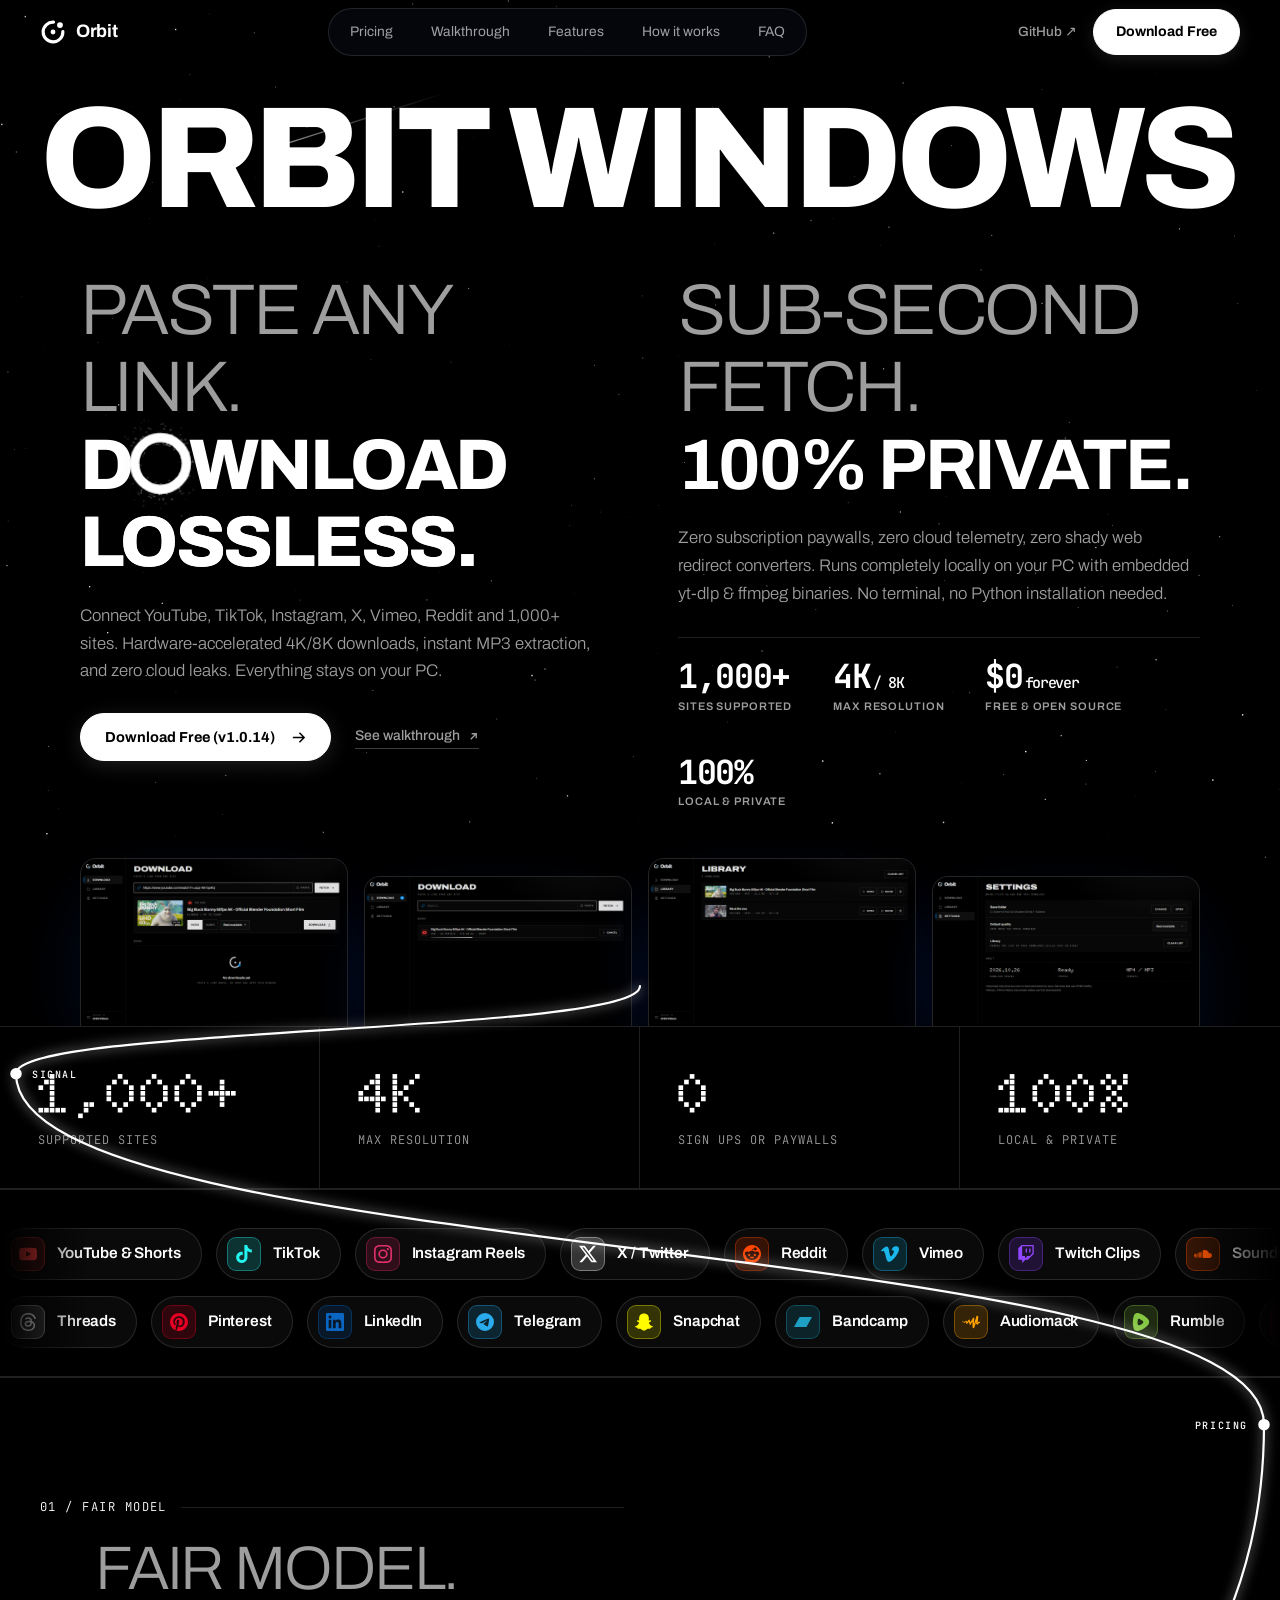
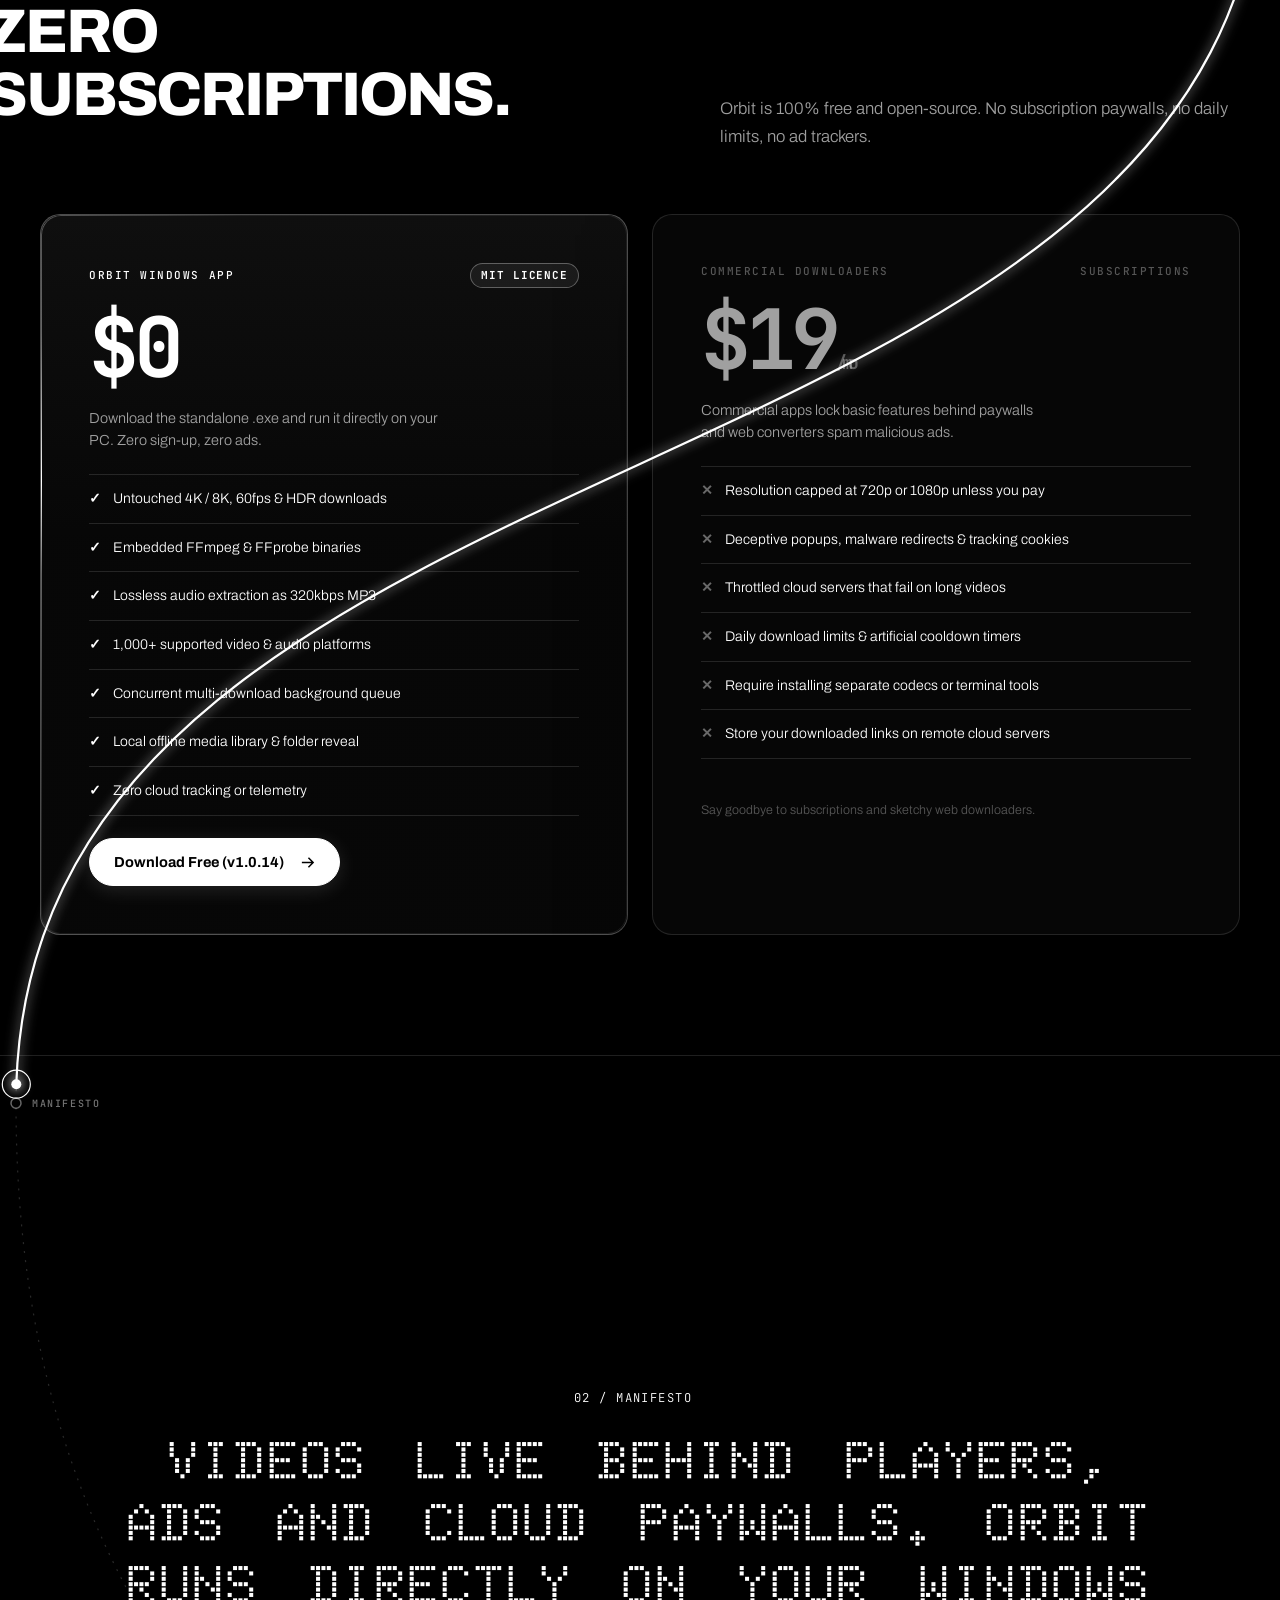
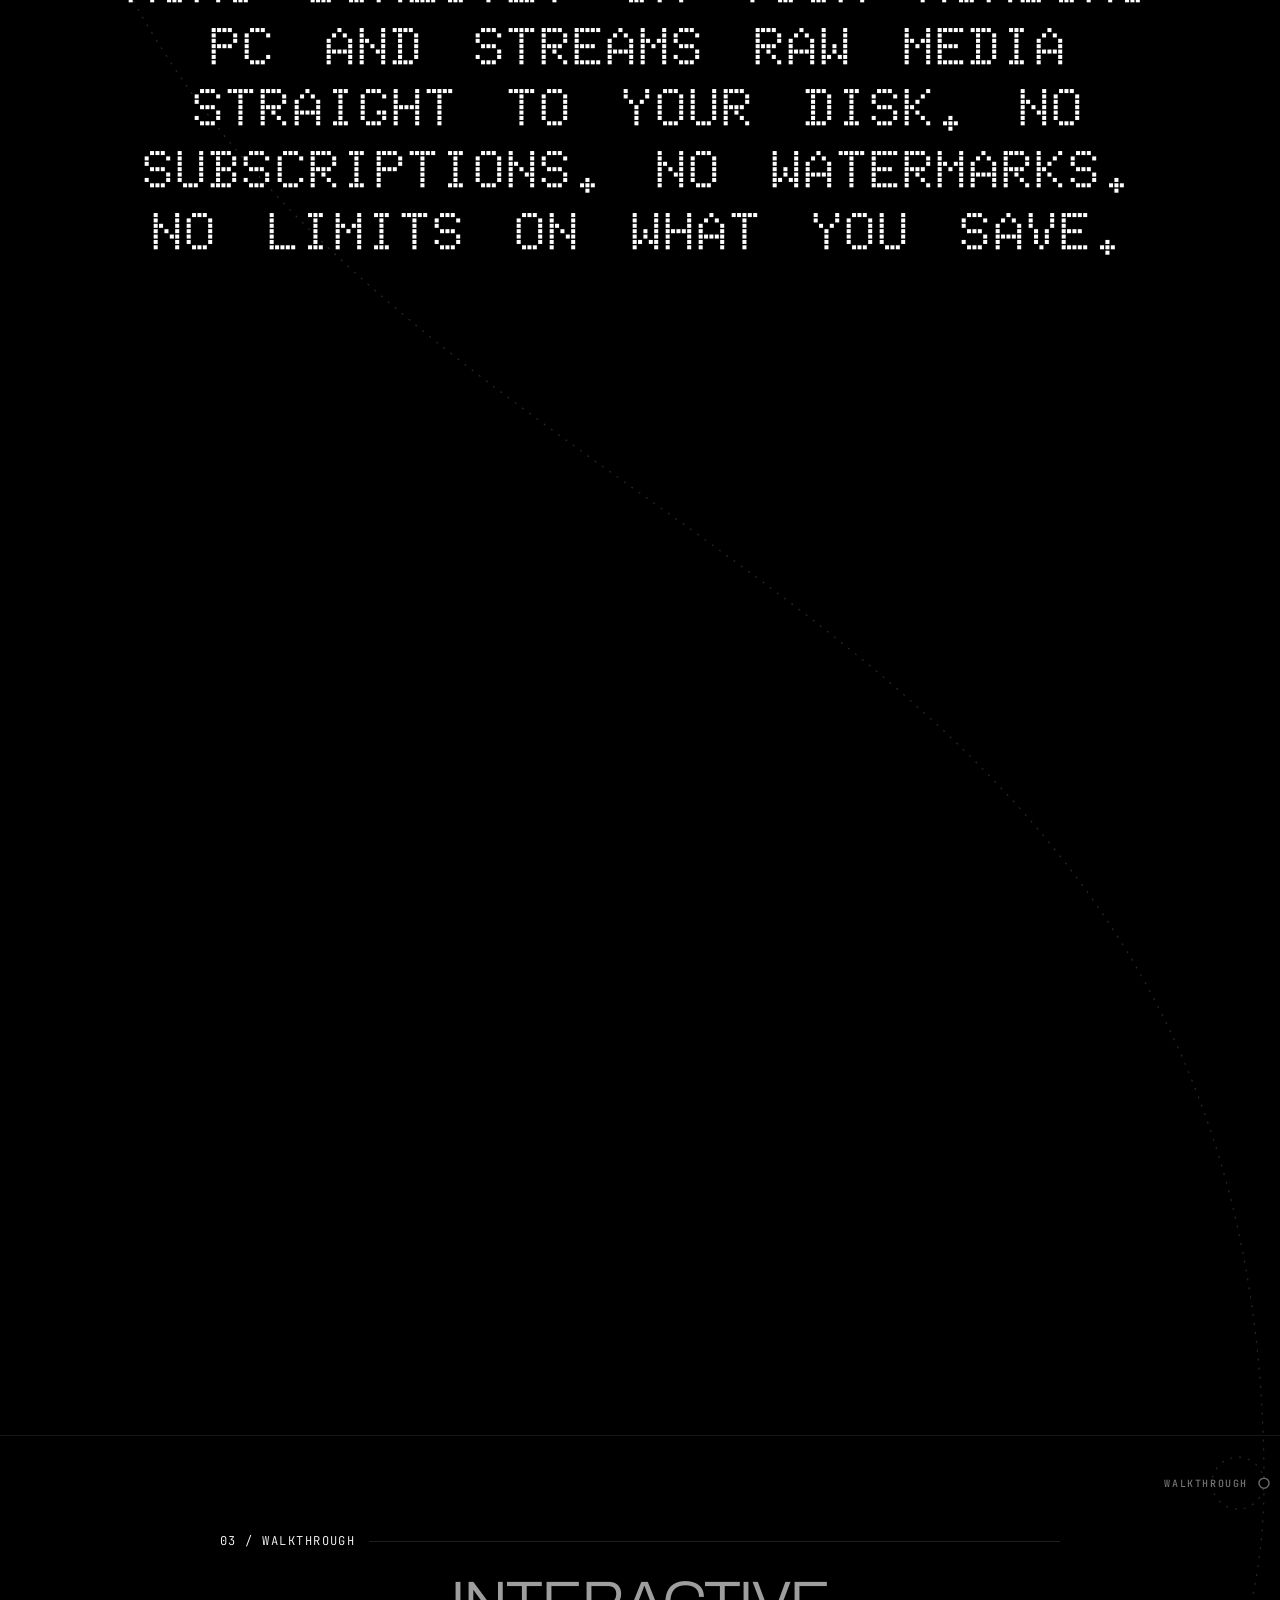
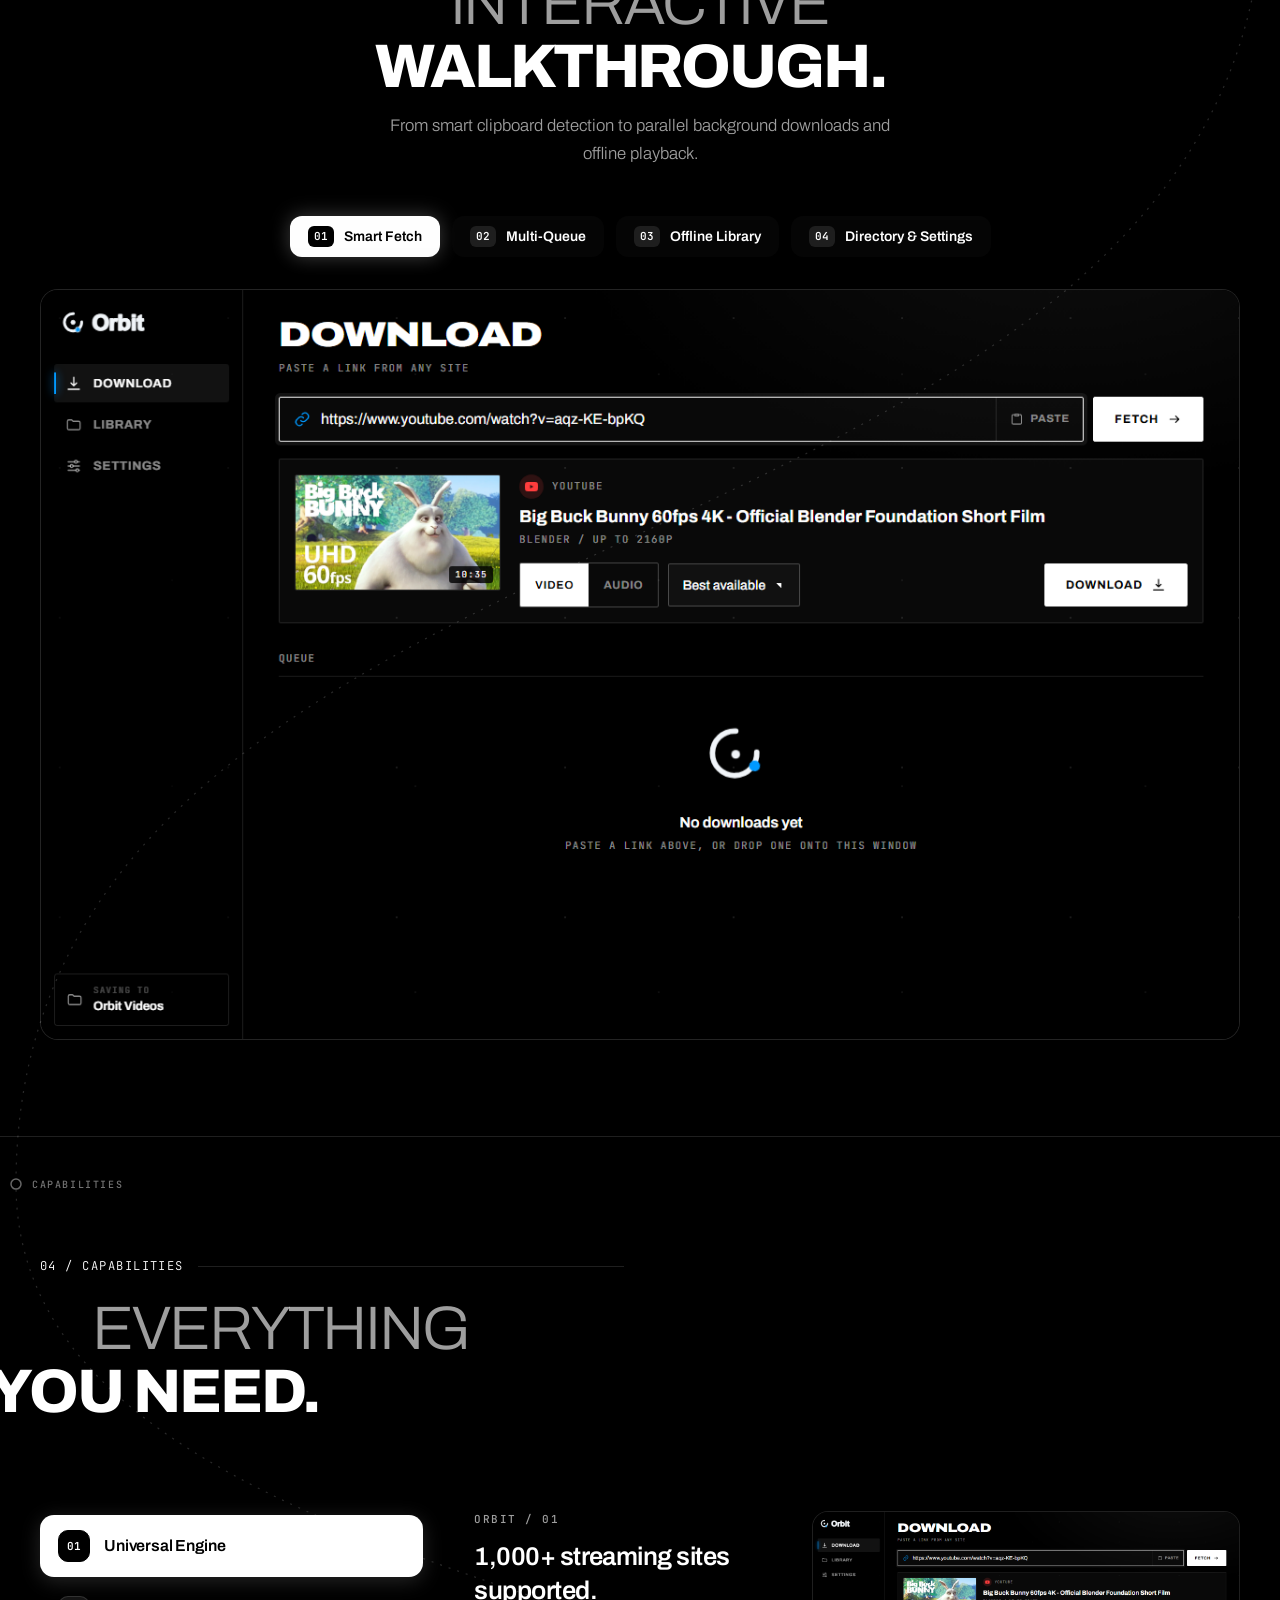
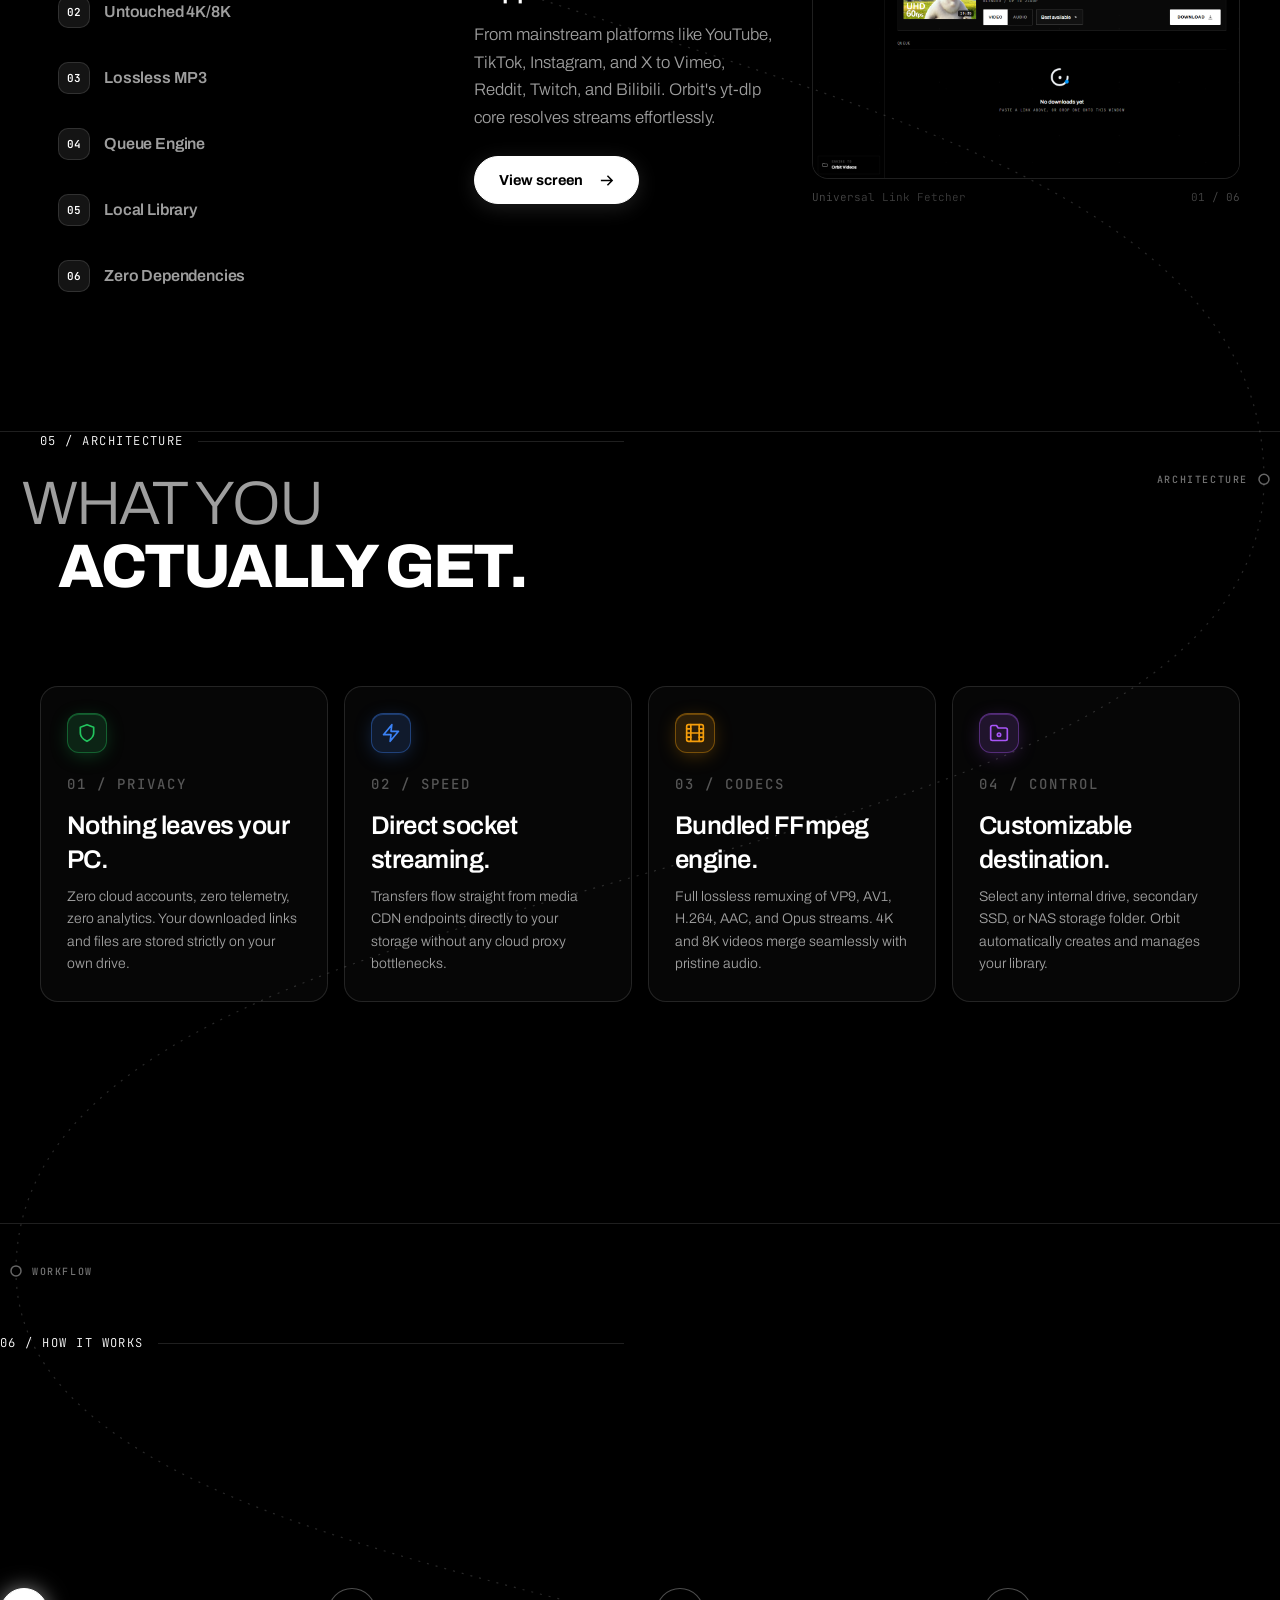
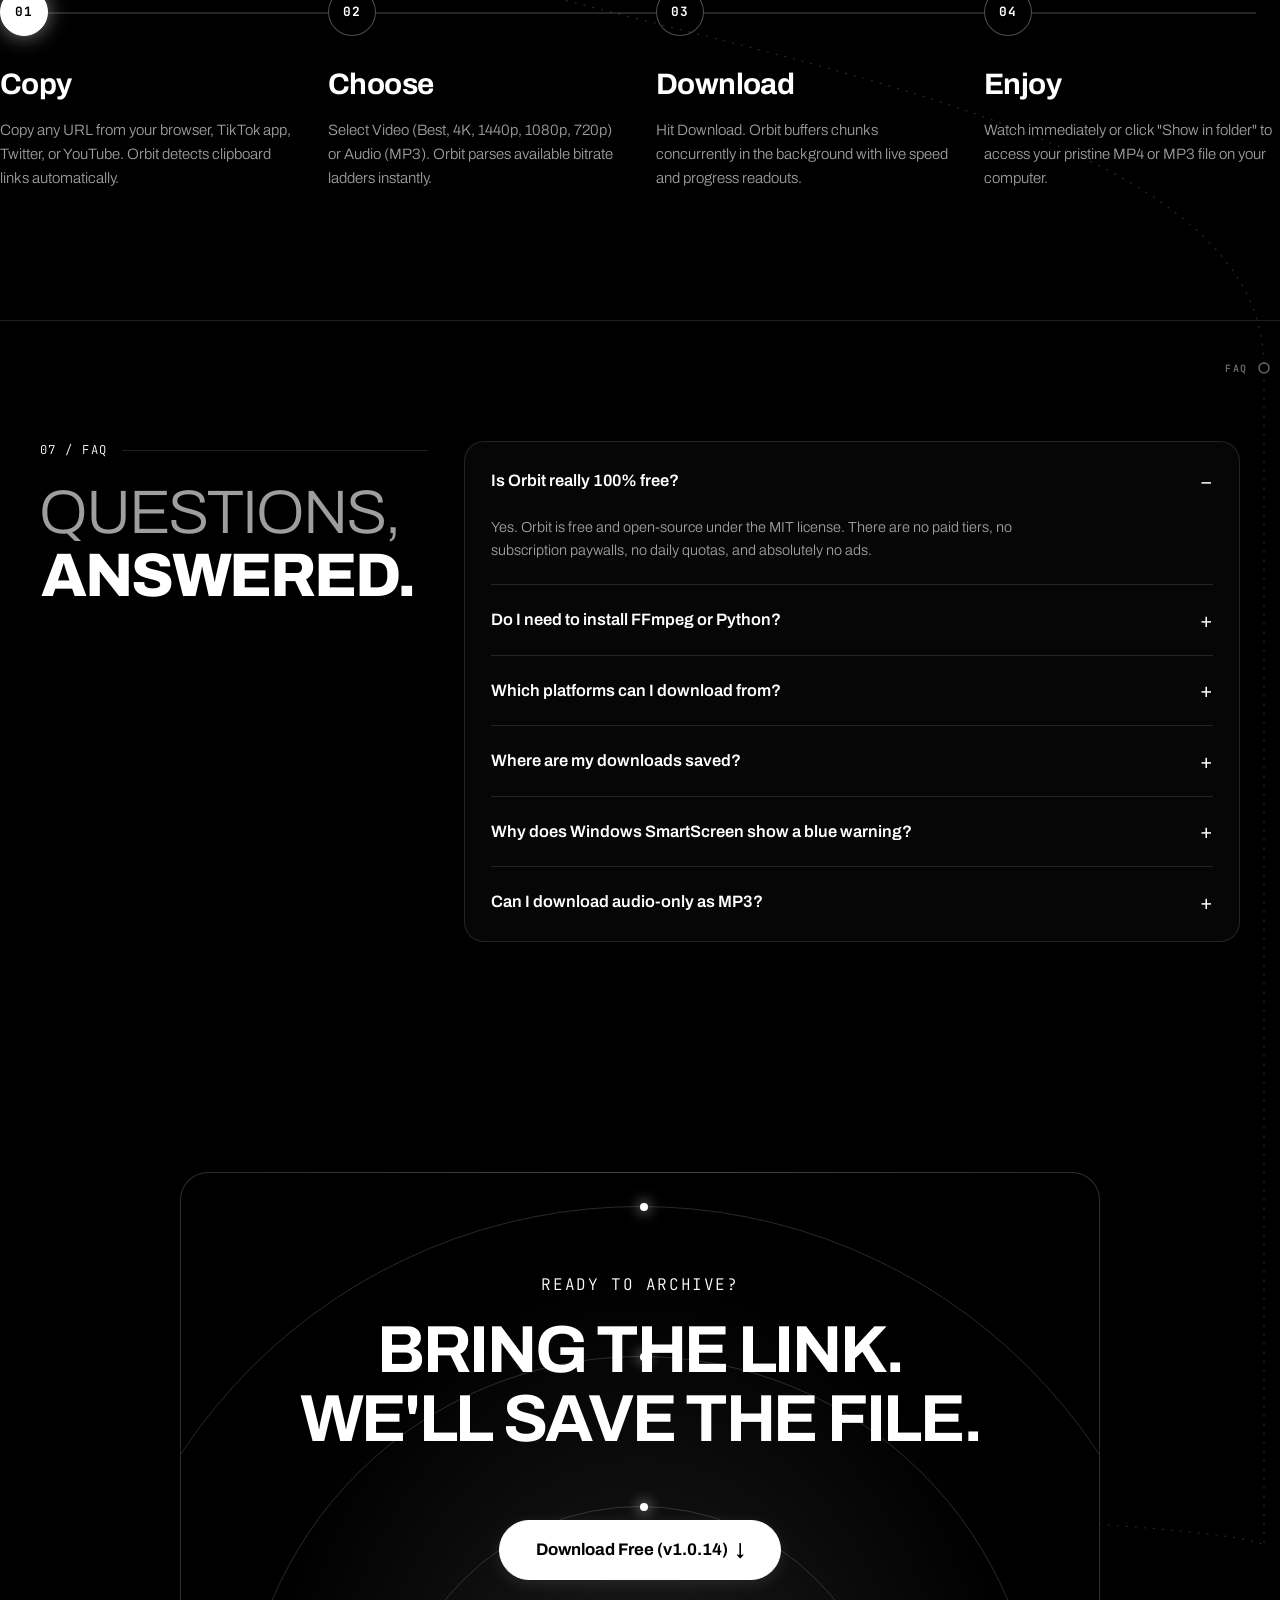
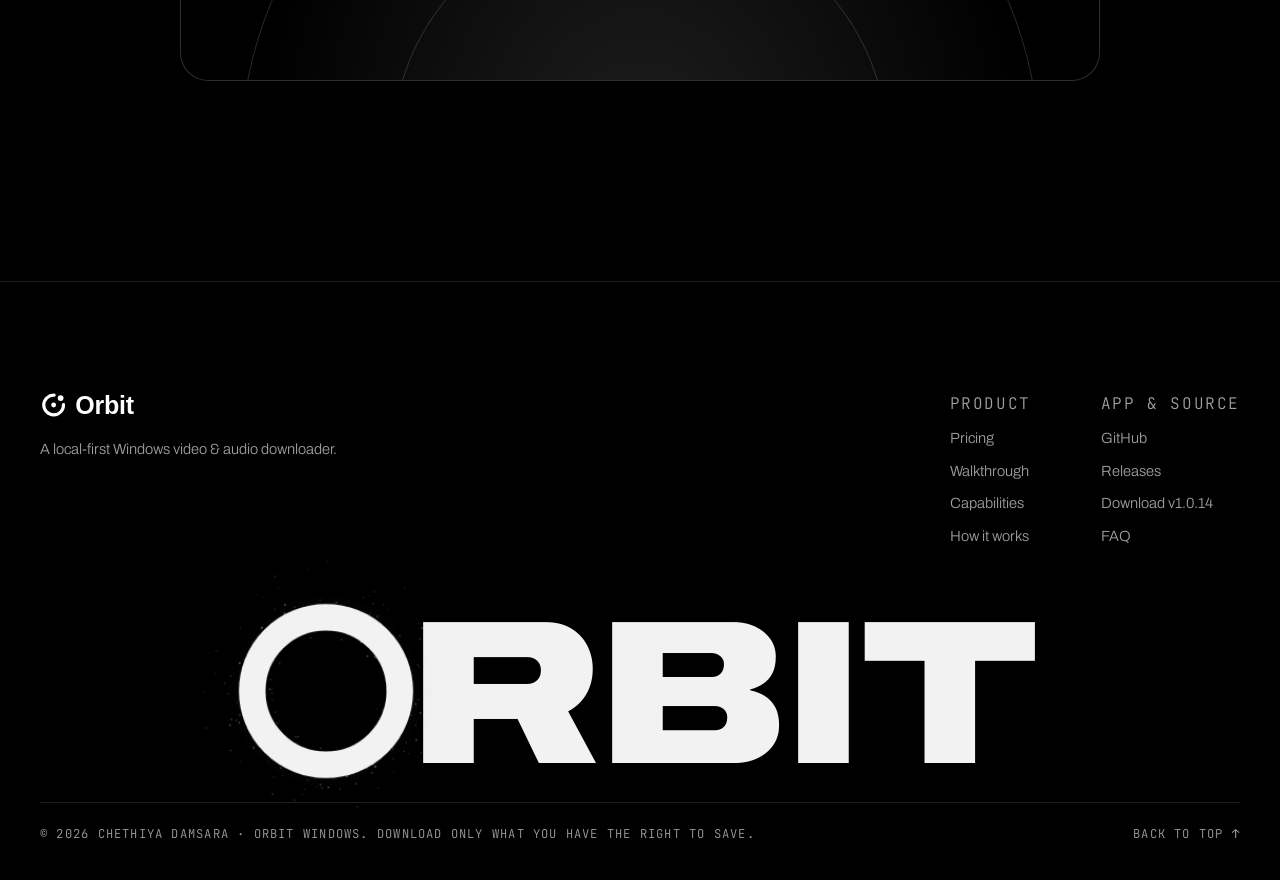
==== docs/index.html @ 822480a5 "chore(website): auto-update download buttons to v1.0.14" ====
<!doctype html>
<html lang="en">
<head>
  <meta charset="utf-8">
  <meta name="viewport" content="width=device-width, initial-scale=1">
  <title>Orbit — A local-first Windows video &amp; audio downloader</title>
  <meta name="description" content="Paste a link. Orbit fetches videos from YouTube, TikTok, Instagram, X and 1,000+ sites directly to your PC in 4K/8K or MP3. Zero ads, zero subscriptions, 100% private.">
  <meta name="theme-color" content="#000000">
  <link rel="icon" href="orbit.ico" type="image/x-icon">
  <link rel="icon" href="logo-mark.svg" type="image/svg+xml">
  
  <!-- Typography (Bundled Archivo, Doto, JetBrains Mono + Google Fonts fallback) -->
  <link rel="stylesheet" href="fonts/fonts.css">
  <link rel="preconnect" href="https://fonts.googleapis.com">
  <link rel="preconnect" href="https://fonts.gstatic.com" crossorigin>
  <link href="https://fonts.googleapis.com/css2?family=Archivo:wght@300;400;500;600;700;800;900&family=JetBrains+Mono:wght@400;500;600;700&display=swap" rel="stylesheet">
  
  <!-- Stylesheets -->
  <link rel="stylesheet" href="css/journal.css">
  <link rel="stylesheet" href="css/player.css">
</head>
<body>

<!-- Dynamic Background Canvas & Atmospheric Layers -->
<canvas id="stars" aria-hidden="true"></canvas>
<div class="nebula" aria-hidden="true"><i></i><i></i><i></i></div>
<div class="grain" aria-hidden="true"></div>
<div class="cursor-glow" aria-hidden="true"></div>

<!-- Top Inertial Scroll Progress Runner -->
<div class="scroll-bar" aria-hidden="true"><i id="sbar"></i></div>

<!-- Header Navigation -->
<header class="nav" id="nav">
  <div class="wrap nav__inner">
    <a href="#top" class="nav__brand">
      <svg viewBox="0 0 54 54" fill="none" xmlns="http://www.w3.org/2000/svg">
        <path d="M47.47 25.93A20.5 20.5 0 1 1 28.07 6.53" stroke="currentColor" stroke-width="6.5" stroke-linecap="round"/>
        <circle class="orbit-dot" cx="41.5" cy="12.5" r="6" fill="#ffffff"/>
        <circle cx="27" cy="27" r="5" fill="currentColor"/>
      </svg>
      <span>Orbit</span>
    </a>
    
    <nav class="nav__links" aria-label="Sections">
      <a href="#pricing">Pricing</a>
      <a href="#walkthrough">Walkthrough</a>
      <a href="#features">Features</a>
      <a href="#how">How it works</a>
      <a href="#faq">FAQ</a>
    </nav>
    
    <div class="nav__actions">
      <a class="nav__gh" href="https://github.com/damsarachethiyaa-dev/orbit" target="_blank" rel="noopener noreferrer">GitHub ↗</a>
      <a class="nav__cta pill magnetic" href="https://github.com/damsarachethiyaa-dev/orbit/releases/download/v1.0.14/Orbit-Setup.exe" download="Orbit-Setup.exe">
        <span>Download Free</span>
      </a>
      <button class="nav__toggle" id="navToggle" aria-label="Toggle navigation" aria-expanded="false">
        <span class="nav__toggle-bar"></span>
        <span class="nav__toggle-bar"></span>
        <span class="nav__toggle-bar"></span>
      </button>
    </div>
  </div>

  <!-- Mobile Dropdown Navigation -->
  <div class="nav__mobile" id="navMobile" aria-hidden="true">
    <nav class="nav__mobile-links" aria-label="Mobile Sections">
      <a href="#pricing" class="mobile-link">Pricing</a>
      <a href="#walkthrough" class="mobile-link">Walkthrough</a>
      <a href="#features" class="mobile-link">Features</a>
      <a href="#how" class="mobile-link">How it works</a>
      <a href="#faq" class="mobile-link">FAQ</a>
      <a href="https://github.com/damsarachethiyaa-dev/orbit" target="_blank" rel="noopener noreferrer" class="mobile-link mobile-link--gh">GitHub ↗</a>
    </nav>
    <div class="nav__mobile-cta">
      <a class="btn-primary conic-border magnetic" href="https://github.com/damsarachethiyaa-dev/orbit/releases/download/v1.0.14/Orbit-Setup.exe" download="Orbit-Setup.exe">
        <span data-orbit-version>Download Free (v1.0.14)</span>
        <svg viewBox="0 0 16 16" fill="none" stroke="currentColor" stroke-width="1.6"><path d="M2 8h12M9 3l5 5-5 5"/></svg>
      </a>
    </div>
  </div>
</header>

<main id="top">
  <!-- Hero Section -->
  <section class="hero">
    <div class="wrap wrap--full">
      <!-- Auto-Fitting Massive Wordmark -->
      <h1 class="wordmark wordmark--stack" aria-label="Orbit Windows">
        <span class="wm-line" data-fit>Orbit Windows</span>
      </h1>

      <div class="hero__row wrap">
        <!-- Left Column: Copy & Primary Actions -->
        <div class="hero__body">
          <h2 class="display h-xl reveal" aria-label="PASTE ANY LINK. DOWNLOAD ANYTHING.">
            <span class="thin">PASTE ANY LINK.</span><br>
            <span class="bold">D<span class="o-ring"></span>WNLOAD</span> <span class="bold grad" id="rotator">ANYTHING.</span>
          </h2>

          <p class="lede reveal">Connect YouTube, TikTok, Instagram, X, Vimeo, Reddit and 1,000+ sites. Hardware-accelerated 4K/8K downloads, instant MP3 extraction, and zero cloud leaks. Everything stays on your PC.</p>

          <div class="hero__actions reveal">
            <a class="btn-primary conic-border magnetic" href="https://github.com/damsarachethiyaa-dev/orbit/releases/download/v1.0.14/Orbit-Setup.exe" download="Orbit-Setup.exe">
              <span data-orbit-version>Download Free (v1.0.14)</span>
              <svg viewBox="0 0 16 16" fill="none" stroke="currentColor" stroke-width="1.6"><path d="M2 8h12M9 3l5 5-5 5"/></svg>
            </a>
            <a class="link-arrow" href="#walkthrough">
              <span>See walkthrough</span>
              <svg viewBox="0 0 12 12" fill="none" stroke="currentColor" stroke-width="1.4"><path d="M3 9l6-6M4 3h5v5"/></svg>
            </a>
          </div>
        </div>

        <!-- Right Column: Local-First Metrics -->
        <div class="hero__aside reveal">
          <h3 class="display h-xl">
            <span class="thin">SUB-SECOND FETCH.</span><br>
            <span class="accent">100% PRIVATE.</span>
          </h3>

          <p class="lede">Zero subscription paywalls, zero cloud telemetry, zero shady web redirect converters. Runs completely locally on your PC with embedded yt-dlp &amp; ffmpeg binaries. No terminal, no Python installation needed.</p>

          <div class="hero__stats-inline">
            <div class="hero__stat-item">
              <span class="stat__num" data-count="1000" data-suffix="+">1,000+</span>
              <span class="stat__label">Sites Supported</span>
            </div>
            <div class="hero__stat-item">
              <span class="stat__num">4K<small>/ 8K</small></span>
              <span class="stat__label">Max Resolution</span>
            </div>
            <div class="hero__stat-item">
              <span class="stat__num">$0<small>forever</small></span>
              <span class="stat__label">Free &amp; Open Source</span>
            </div>
            <div class="hero__stat-item">
              <span class="stat__num" data-count="100" data-suffix="%">100%</span>
              <span class="stat__label">Local &amp; Private</span>
            </div>
          </div>
        </div>
      </div>

      <!-- Hero Visual Screenshot Strip -->
      <div class="hero__strip reveal">
        <figure class="spot"><img src="screenshots/app-preview.png" alt="Orbit Main Screen" data-lightbox="screenshots/app-preview.png" data-caption="Orbit — Smart Link Fetch &amp; Format Selector"></figure>
        <figure class="spot"><img src="screenshots/app-download.png" alt="Orbit Download Queue" data-lightbox="screenshots/app-download.png" data-caption="Orbit — Multi-Threaded Concurrent Download Queue"></figure>
        <figure class="spot"><img src="screenshots/app-library.png" alt="Orbit Local Library" data-lightbox="screenshots/app-library.png" data-caption="Orbit — Offline Video Library &amp; Explorer Reveal"></figure>
        <figure class="spot"><img src="screenshots/app-settings.png" alt="Orbit Settings" data-lightbox="screenshots/app-settings.png" data-caption="Orbit — Configurable Destinations &amp; Presets"></figure>
      </div>
    </div>
  </section>

  <!-- STATS RUNNER -->
  <section class="stats" id="stats" data-thread="Signal">
    <div class="stat reveal"><b data-count="1000" data-suffix="+">0</b><span>Supported sites</span></div>
    <div class="stat reveal"><b data-count="4" data-suffix="K">0</b><span>Max resolution</span></div>
    <div class="stat reveal"><b data-count="0">0</b><span>Sign ups or paywalls</span></div>
    <div class="stat reveal"><b data-count="100" data-suffix="%">0</b><span>Local &amp; private</span></div>
  </section>

  <!-- Marquee: Supported Platforms with Real Brand Icons & Colors -->
  <section class="logos" aria-label="Supported Platforms">
    <div class="marquee">
      <div class="mtrack">
        <span class="mq" style="--c:#ff3d3d"><b class="ico" style="--i:url('icons/youtube.svg')"></b>YouTube &amp; Shorts</span>
        <span class="mq" style="--c:#25f4ee"><b class="ico" style="--i:url('icons/tiktok.svg')"></b>TikTok</span>
        <span class="mq" style="--c:#e1306c"><b class="ico" style="--i:url('icons/instagram.svg')"></b>Instagram Reels</span>
        <span class="mq" style="--c:#ffffff"><b class="ico" style="--i:url('icons/x.svg')"></b>X / Twitter</span>
        <span class="mq" style="--c:#ff4500"><b class="ico" style="--i:url('icons/reddit.svg')"></b>Reddit</span>
        <span class="mq" style="--c:#1ab7ea"><b class="ico" style="--i:url('icons/vimeo.svg')"></b>Vimeo</span>
        <span class="mq" style="--c:#9146ff"><b class="ico" style="--i:url('icons/twitch.svg')"></b>Twitch Clips</span>
        <span class="mq" style="--c:#ff5500"><b class="ico" style="--i:url('icons/soundcloud.svg')"></b>SoundCloud</span>
        <span class="mq" style="--c:#00a1d6"><b class="ico" style="--i:url('icons/bilibili.svg')"></b>Bilibili</span>
        <span class="mq" style="--c:#53fc18"><b class="ico" style="--i:url('icons/kick.svg')"></b>Kick</span>
        <span class="mq" style="--c:#1185fe"><b class="ico" style="--i:url('icons/bluesky.svg')"></b>Bluesky</span>
        <span class="mq" style="--c:#1877f2"><b class="ico" style="--i:url('icons/facebook.svg')"></b>Facebook</span>
        <span class="mq" style="--c:#625df5"><b class="ico" style="--i:url('icons/loom.svg')"></b>Loom</span>
        <span class="mq" style="--c:#e62b1e"><b class="ico" style="--i:url('icons/ted.svg')"></b>TED Talks</span>
        <!-- Duplicated for seamless loop -->
        <span class="mq" style="--c:#ff3d3d"><b class="ico" style="--i:url('icons/youtube.svg')"></b>YouTube &amp; Shorts</span>
        <span class="mq" style="--c:#25f4ee"><b class="ico" style="--i:url('icons/tiktok.svg')"></b>TikTok</span>
        <span class="mq" style="--c:#e1306c"><b class="ico" style="--i:url('icons/instagram.svg')"></b>Instagram Reels</span>
        <span class="mq" style="--c:#ffffff"><b class="ico" style="--i:url('icons/x.svg')"></b>X / Twitter</span>
        <span class="mq" style="--c:#ff4500"><b class="ico" style="--i:url('icons/reddit.svg')"></b>Reddit</span>
        <span class="mq" style="--c:#1ab7ea"><b class="ico" style="--i:url('icons/vimeo.svg')"></b>Vimeo</span>
        <span class="mq" style="--c:#9146ff"><b class="ico" style="--i:url('icons/twitch.svg')"></b>Twitch Clips</span>
        <span class="mq" style="--c:#ff5500"><b class="ico" style="--i:url('icons/soundcloud.svg')"></b>SoundCloud</span>
        <span class="mq" style="--c:#00a1d6"><b class="ico" style="--i:url('icons/bilibili.svg')"></b>Bilibili</span>
        <span class="mq" style="--c:#53fc18"><b class="ico" style="--i:url('icons/kick.svg')"></b>Kick</span>
        <span class="mq" style="--c:#1185fe"><b class="ico" style="--i:url('icons/bluesky.svg')"></b>Bluesky</span>
        <span class="mq" style="--c:#1877f2"><b class="ico" style="--i:url('icons/facebook.svg')"></b>Facebook</span>
        <span class="mq" style="--c:#625df5"><b class="ico" style="--i:url('icons/loom.svg')"></b>Loom</span>
        <span class="mq" style="--c:#e62b1e"><b class="ico" style="--i:url('icons/ted.svg')"></b>TED Talks</span>
      </div>
    </div>
    <div class="marquee rev">
      <div class="mtrack">
        <span class="mq" style="--c:#ffffff"><b class="ico" style="--i:url('icons/threads.svg')"></b>Threads</span>
        <span class="mq" style="--c:#e60023"><b class="ico" style="--i:url('icons/pinterest.svg')"></b>Pinterest</span>
        <span class="mq" style="--c:#0a66c2"><b class="ico" style="--i:url('icons/linkedin.svg')"></b>LinkedIn</span>
        <span class="mq" style="--c:#2aabee"><b class="ico" style="--i:url('icons/telegram.svg')"></b>Telegram</span>
        <span class="mq" style="--c:#fffc00"><b class="ico" style="--i:url('icons/snapchat.svg')"></b>Snapchat</span>
        <span class="mq" style="--c:#1da0c3"><b class="ico" style="--i:url('icons/bandcamp.svg')"></b>Bandcamp</span>
        <span class="mq" style="--c:#ffa200"><b class="ico" style="--i:url('icons/audiomack.svg')"></b>Audiomack</span>
        <span class="mq" style="--c:#85c742"><b class="ico" style="--i:url('icons/rumble.svg')"></b>Rumble</span>
        <span class="mq" style="--c:#ef1970"><b class="ico" style="--i:url('icons/odysee.svg')"></b>Odysee</span>
        <span class="mq" style="--c:#2a7bff"><b class="ico" style="--i:url('icons/dailymotion.svg')"></b>Dailymotion</span>
        <span class="mq" style="--c:#cccccc"><b class="ico" style="--i:url('icons/internetarchive.svg')"></b>Internet Archive</span>
        <span class="mq" style="--c:#14bf96"><b class="ico" style="--i:url('icons/khanacademy.svg')"></b>Khan Academy</span>
        <span class="mq" style="--c:#54bbff"><b class="ico" style="--i:url('icons/wistia.svg')"></b>Wistia</span>
        <span class="mq" style="--c:#b150e2"><b class="ico" style="--i:url('icons/applepodcasts.svg')"></b>Apple Podcasts</span>
        <!-- Duplicated for seamless loop -->
        <span class="mq" style="--c:#ffffff"><b class="ico" style="--i:url('icons/threads.svg')"></b>Threads</span>
        <span class="mq" style="--c:#e60023"><b class="ico" style="--i:url('icons/pinterest.svg')"></b>Pinterest</span>
        <span class="mq" style="--c:#0a66c2"><b class="ico" style="--i:url('icons/linkedin.svg')"></b>LinkedIn</span>
        <span class="mq" style="--c:#2aabee"><b class="ico" style="--i:url('icons/telegram.svg')"></b>Telegram</span>
        <span class="mq" style="--c:#fffc00"><b class="ico" style="--i:url('icons/snapchat.svg')"></b>Snapchat</span>
        <span class="mq" style="--c:#1da0c3"><b class="ico" style="--i:url('icons/bandcamp.svg')"></b>Bandcamp</span>
        <span class="mq" style="--c:#ffa200"><b class="ico" style="--i:url('icons/audiomack.svg')"></b>Audiomack</span>
        <span class="mq" style="--c:#85c742"><b class="ico" style="--i:url('icons/rumble.svg')"></b>Rumble</span>
        <span class="mq" style="--c:#ef1970"><b class="ico" style="--i:url('icons/odysee.svg')"></b>Odysee</span>
        <span class="mq" style="--c:#2a7bff"><b class="ico" style="--i:url('icons/dailymotion.svg')"></b>Dailymotion</span>
        <span class="mq" style="--c:#cccccc"><b class="ico" style="--i:url('icons/internetarchive.svg')"></b>Internet Archive</span>
        <span class="mq" style="--c:#14bf96"><b class="ico" style="--i:url('icons/khanacademy.svg')"></b>Khan Academy</span>
        <span class="mq" style="--c:#54bbff"><b class="ico" style="--i:url('icons/wistia.svg')"></b>Wistia</span>
        <span class="mq" style="--c:#b150e2"><b class="ico" style="--i:url('icons/applepodcasts.svg')"></b>Apple Podcasts</span>
      </div>
    </div>
  </section>

  <!-- Pricing Comparison Section -->
  <section class="section" id="pricing" data-thread="Pricing">
    <div class="wrap">
      <div class="section__head">
        <div>
          <p class="mono label"><span>01 / Fair Model</span><i></i></p>
          <h2 class="sec-title reveal"><span class="thin">FAIR MODEL.</span> <span class="bold">ZERO SUBSCRIPTIONS.</span></h2>
        </div>
        <p class="lede reveal">Orbit is 100% free and open-source. No subscription paywalls, no daily limits, no ad trackers.</p>
      </div>

      <div class="plans">
        <article class="plan plan--dark conic-border spot reveal">
          <div class="plan__top">
            <p class="eyebrow">Orbit Windows App</p>
            <p class="eyebrow badge-mit">MIT LICENCE</p>
          </div>
          <p class="plan__price">$0</p>
          <p>Download the standalone .exe and run it directly on your PC. Zero sign-up, zero ads.</p>
          <ul>
            <li>Untouched 4K / 8K, 60fps &amp; HDR downloads</li>
            <li>Embedded FFmpeg &amp; FFprobe binaries</li>
            <li>Lossless audio extraction as 320kbps MP3</li>
            <li>1,000+ supported video &amp; audio platforms</li>
            <li>Concurrent multi-download background queue</li>
            <li>Local offline media library &amp; folder reveal</li>
            <li>Zero cloud tracking or telemetry</li>
          </ul>
          <a class="btn-primary conic-border magnetic" href="https://github.com/damsarachethiyaa-dev/orbit/releases/download/v1.0.14/Orbit-Setup.exe" download="Orbit-Setup.exe">
            <span data-orbit-version>Download Free (v1.0.14)</span>
            <svg viewBox="0 0 16 16" fill="none" stroke="currentColor" stroke-width="1.6"><path d="M2 8h12M9 3l5 5-5 5"/></svg>
          </a>
        </article>

        <article class="plan plan--cloud spot reveal">
          <div class="plan__top">
            <p class="eyebrow" style="color:var(--faint)">Commercial Downloaders</p>
            <p class="eyebrow" style="color:var(--faint)">SUBSCRIPTIONS</p>
          </div>
          <p class="plan__price" style="color:var(--dim)">$19<small style="font-size:18px;color:var(--faint)">/mo</small></p>
          <p>Commercial apps lock basic features behind paywalls and web converters spam malicious ads.</p>
          <ul>
            <li>Resolution capped at 720p or 1080p unless you pay</li>
            <li>Deceptive popups, malware redirects &amp; tracking cookies</li>
            <li>Throttled cloud servers that fail on long videos</li>
            <li>Daily download limits &amp; artificial cooldown timers</li>
            <li>Require installing separate codecs or terminal tools</li>
            <li>Store your downloaded links on remote cloud servers</li>
          </ul>
          <p class="pricing__note">Say goodbye to subscriptions and sketchy web downloaders.</p>
        </article>
      </div>
    </div>
  </section>

  <!-- Manifesto -->
  <section class="section manifesto" id="manifesto" data-thread="Manifesto">
    <div class="sticky">
      <p class="mono label"><span>02 / Manifesto</span><i></i></p>
      <p class="big" id="mtext">Videos live behind players, ads and cloud paywalls. Orbit runs directly on your Windows PC and streams raw media straight to your disk. No subscriptions. No watermarks. No limits on what you save.</p>
    </div>
  </section>

  <!-- 4K Walkthrough Showcase Player -->
  <section class="section walkthrough-section" id="walkthrough" data-thread="Walkthrough" data-loop>
    <div class="wrap">
      <div class="walkthrough__head">
        <p class="mono label"><span>03 / Walkthrough</span><i></i></p>
        <h2 class="sec-title reveal"><span class="thin">INTERACTIVE</span> <span class="bold">WALKTHROUGH.</span></h2>
        <p class="lede reveal">From smart clipboard detection to parallel background downloads and offline playback.</p>
      </div>

      <!-- Step Navigation Buttons -->
      <div class="walkthrough__nav">
        <button class="wt-btn is-active" data-step="1"><span>01</span> Smart Fetch</button>
        <button class="wt-btn" data-step="2"><span>02</span> Multi-Queue</button>
        <button class="wt-btn" data-step="3"><span>03</span> Offline Library</button>
        <button class="wt-btn" data-step="4"><span>04</span> Directory &amp; Settings</button>
      </div>

      <!-- App Frame Container with Conic Glow -->
      <div class="orbit-showcase conic-border spot reveal">
        <div class="showcase-viewport">
          <!-- Slide 1 -->
          <div class="showcase-slide is-active" data-slide="1">
            <img src="screenshots/app-preview.png" alt="Smart Fetch">
          </div>

          <!-- Slide 2 -->
          <div class="showcase-slide" data-slide="2">
            <img src="screenshots/app-download.png" alt="Download Queue">
          </div>

          <!-- Slide 3 -->
          <div class="showcase-slide" data-slide="3">
            <img src="screenshots/app-library.png" alt="Offline Library">
          </div>

          <!-- Slide 4 -->
          <div class="showcase-slide" data-slide="4">
            <img src="screenshots/app-settings.png" alt="Settings &amp; Directory">
          </div>
        </div>
      </div>
    </div>
  </section>

  <!-- Features Experience Tabs -->
  <section class="section" id="features" data-thread="Capabilities">
    <div class="wrap">
      <div class="section__head">
        <div>
          <p class="mono label"><span>04 / Capabilities</span><i></i></p>
          <h2 class="sec-title reveal"><span class="thin">EVERYTHING</span> <span class="bold">YOU NEED.</span></h2>
        </div>
      </div>

      <div class="exp">
        <ul class="exp__tabs" role="tablist" id="expTabs">
          <li><button role="tab" aria-selected="true" data-i="0"><span>01</span> Universal Engine</button></li>
          <li><button role="tab" aria-selected="false" data-i="1"><span>02</span> Untouched 4K/8K</button></li>
          <li><button role="tab" aria-selected="false" data-i="2"><span>03</span> Lossless MP3</button></li>
          <li><button role="tab" aria-selected="false" data-i="3"><span>04</span> Queue Engine</button></li>
          <li><button role="tab" aria-selected="false" data-i="4"><span>05</span> Local Library</button></li>
          <li><button role="tab" aria-selected="false" data-i="5"><span>06</span> Zero Dependencies</button></li>
        </ul>

        <div id="expPanels">
          <!-- Panel 1 -->
          <div class="exp__panel is-active" role="tabpanel">
            <div>
              <p class="eyebrow">Orbit / 01</p>
              <h3 class="display h-md">1,000+ streaming sites supported.</h3>
              <p class="lede">From mainstream platforms like YouTube, TikTok, Instagram, and X to Vimeo, Reddit, Twitch, and Bilibili. Orbit's yt-dlp core resolves streams effortlessly.</p>
              <button class="btn-primary conic-border magnetic" data-lightbox="screenshots/app-preview.png"><span>View screen</span> <svg viewBox="0 0 16 16" fill="none" stroke="currentColor" stroke-width="1.6"><path d="M2 8h12M9 3l5 5-5 5"/></svg></button>
            </div>
            <div>
              <div class="exp__shot spot" data-lightbox="screenshots/app-preview.png"><img src="screenshots/app-preview.png" alt="Universal Engine"></div>
              <div class="exp__shot-meta"><span>Universal Link Fetcher</span><span>01 / 06</span></div>
            </div>
          </div>

          <!-- Panel 2 -->
          <div class="exp__panel" role="tabpanel">
            <div>
              <p class="eyebrow">Orbit / 02</p>
              <h3 class="display h-md">Pristine 4K, 8K &amp; 60fps HDR.</h3>
              <p class="lede">Orbit automatically pairs the highest-bitrate video stream with pristine audio streams, multiplexing them with bundled FFmpeg without transcoding loss.</p>
              <button class="btn-primary conic-border magnetic" data-lightbox="screenshots/app-preview.png"><span>View screen</span> <svg viewBox="0 0 16 16" fill="none" stroke="currentColor" stroke-width="1.6"><path d="M2 8h12M9 3l5 5-5 5"/></svg></button>
            </div>
            <div>
              <div class="exp__shot spot" data-lightbox="screenshots/app-preview.png"><img src="screenshots/app-preview.png" alt="4K Quality"></div>
              <div class="exp__shot-meta"><span>Pristine Bitrate Multiplexing</span><span>02 / 06</span></div>
            </div>
          </div>

          <!-- Panel 3 -->
          <div class="exp__panel" role="tabpanel">
            <div>
              <p class="eyebrow">Orbit / 03</p>
              <h3 class="display h-md">Instant audio extraction to MP3.</h3>
              <p class="lede">Need podcast episodes, lectures, or music tracks? Toggle "Audio" and Orbit extracts the clean 320kbps MP3 directly from the source video.</p>
              <button class="btn-primary conic-border magnetic" data-lightbox="screenshots/app-preview.png"><span>View screen</span> <svg viewBox="0 0 16 16" fill="none" stroke="currentColor" stroke-width="1.6"><path d="M2 8h12M9 3l5 5-5 5"/></svg></button>
            </div>
            <div>
              <div class="exp__shot spot" data-lightbox="screenshots/app-preview.png"><img src="screenshots/app-preview.png" alt="Audio Extraction"></div>
              <div class="exp__shot-meta"><span>Lossless Audio Extraction</span><span>03 / 06</span></div>
            </div>
          </div>

          <!-- Panel 4 -->
          <div class="exp__panel" role="tabpanel">
            <div>
              <p class="eyebrow">Orbit / 04</p>
              <h3 class="display h-md">Multi-download queue with live ETA.</h3>
              <p class="lede">Queue dozens of videos at once. Orbit manages concurrent workers, displays real-time MB/s throughput, and lets you cancel any job anytime.</p>
              <button class="btn-primary conic-border magnetic" data-lightbox="screenshots/app-download.png"><span>View screen</span> <svg viewBox="0 0 16 16" fill="none" stroke="currentColor" stroke-width="1.6"><path d="M2 8h12M9 3l5 5-5 5"/></svg></button>
            </div>
            <div>
              <div class="exp__shot spot" data-lightbox="screenshots/app-download.png"><img src="screenshots/app-download.png" alt="Queue Engine"></div>
              <div class="exp__shot-meta"><span>Multi-threaded Transfer Engine</span><span>04 / 06</span></div>
            </div>
          </div>

          <!-- Panel 5 -->
          <div class="exp__panel" role="tabpanel">
            <div>
              <p class="eyebrow">Orbit / 05</p>
              <h3 class="display h-md">Your local offline media library.</h3>
              <p class="lede">Never lose track of a downloaded file. The Library view displays file sizes, durations, and provides instant "Open" or "Show in folder" buttons.</p>
              <button class="btn-primary conic-border magnetic" data-lightbox="screenshots/app-library.png"><span>View screen</span> <svg viewBox="0 0 16 16" fill="none" stroke="currentColor" stroke-width="1.6"><path d="M2 8h12M9 3l5 5-5 5"/></svg></button>
            </div>
            <div>
              <div class="exp__shot spot" data-lightbox="screenshots/app-library.png"><img src="screenshots/app-library.png" alt="Media Library"></div>
              <div class="exp__shot-meta"><span>Persistent Offline Archive</span><span>05 / 06</span></div>
            </div>
          </div>

          <!-- Panel 6 -->
          <div class="exp__panel" role="tabpanel">
            <div>
              <p class="eyebrow">Orbit / 06</p>
              <h3 class="display h-md">Zero setup: single standalone .exe.</h3>
              <p class="lede">Everything Orbit needs—including ffmpeg, ffprobe, and Python runtime—is pre-packaged into a single executable. Just double-click and run.</p>
              <button class="btn-primary conic-border magnetic" data-lightbox="screenshots/app-settings.png"><span>View screen</span> <svg viewBox="0 0 16 16" fill="none" stroke="currentColor" stroke-width="1.6"><path d="M2 8h12M9 3l5 5-5 5"/></svg></button>
            </div>
            <div>
              <div class="exp__shot spot" data-lightbox="screenshots/app-settings.png"><img src="screenshots/app-settings.png" alt="Preferences &amp; Bundling"></div>
              <div class="exp__shot-meta"><span>Pre-Bundled Windows Binary</span><span>06 / 06</span></div>
            </div>
          </div>
        </div>
      </div>
    </div>
  </section>

  <!-- Principles: What You Get (KPI Cards) -->
  <section class="section" style="padding-top:0" data-thread="Architecture">
    <div class="wrap">
      <div class="section__head">
        <div>
          <p class="mono label"><span>05 / Architecture</span><i></i></p>
          <h2 class="sec-title reveal"><span class="thin">WHAT YOU</span> <span class="bold">ACTUALLY GET.</span></h2>
        </div>
      </div>
      <div class="trio">
        <div class="spot reveal">
          <div class="trio-chip" aria-hidden="true">
            <svg width="20" height="20" viewBox="0 0 24 24" fill="none" stroke="currentColor" stroke-width="2" stroke-linecap="round" stroke-linejoin="round"><path d="M12 22s8-4 8-10V5l-8-3-8 3v7c0 6 8 10 8 10z"/></svg>
          </div>
          <p class="eyebrow">01 / Privacy</p>
          <h3 class="display h-md">Nothing leaves your PC.</h3>
          <p>Zero cloud accounts, zero telemetry, zero analytics. Your downloaded links and files are stored strictly on your own drive.</p>
        </div>
        <div class="spot reveal">
          <div class="trio-chip" aria-hidden="true">
            <svg width="20" height="20" viewBox="0 0 24 24" fill="none" stroke="currentColor" stroke-width="2" stroke-linecap="round" stroke-linejoin="round"><polygon points="13 2 3 14 12 14 11 22 21 10 12 10 13 2"/></svg>
          </div>
          <p class="eyebrow">02 / Speed</p>
          <h3 class="display h-md">Direct socket streaming.</h3>
          <p>Transfers flow straight from media CDN endpoints directly to your storage without any cloud proxy bottlenecks.</p>
        </div>
        <div class="spot reveal">
          <div class="trio-chip" aria-hidden="true">
            <svg width="20" height="20" viewBox="0 0 24 24" fill="none" stroke="currentColor" stroke-width="2" stroke-linecap="round" stroke-linejoin="round"><rect x="2" y="2" width="20" height="20" rx="2.18" ry="2.18"/><line x1="7" y1="2" x2="7" y2="22"/><line x1="17" y1="2" x2="17" y2="22"/><line x1="2" y1="12" x2="22" y2="12"/><line x1="2" y1="7" x2="7" y2="7"/><line x1="2" y1="17" x2="7" y2="17"/><line x1="17" y1="17" x2="22" y2="17"/><line x1="17" y1="7" x2="22" y2="7"/></svg>
          </div>
          <p class="eyebrow">03 / Codecs</p>
          <h3 class="display h-md">Bundled FFmpeg engine.</h3>
          <p>Full lossless remuxing of VP9, AV1, H.264, AAC, and Opus streams. 4K and 8K videos merge seamlessly with pristine audio.</p>
        </div>
        <div class="spot reveal">
          <div class="trio-chip" aria-hidden="true">
            <svg width="20" height="20" viewBox="0 0 24 24" fill="none" stroke="currentColor" stroke-width="2" stroke-linecap="round" stroke-linejoin="round"><path d="M22 19a2 2 0 0 1-2 2H4a2 2 0 0 1-2-2V5a2 2 0 0 1 2-2h5l2 3h9a2 2 0 0 1 2 2z"/><circle cx="12" cy="14" r="2"/></svg>
          </div>
          <p class="eyebrow">04 / Control</p>
          <h3 class="display h-md">Customizable destination.</h3>
          <p>Select any internal drive, secondary SSD, or NAS storage folder. Orbit automatically creates and manages your library.</p>
        </div>
      </div>
    </div>
  </section>

  <!-- Workflow: How it Works (Contrasting Inverted Stone Section from 5000) -->
  <section class="section how wrap light" id="how" data-thread="Workflow">
    <div class="section__head">
      <div>
        <p class="mono label"><span>06 / How it works</span><i></i></p>
        <h2 class="sec-title reveal"><span class="thin">FOUR STEPS.</span> <span class="bold">ZERO FRICTION.</span></h2>
      </div>
    </div>
    <div class="steps" id="steps">
      <div class="steps-line"><i id="stepsFill"></i></div>
      <div class="step reveal">
        <span class="node mono">01</span>
        <h3>Copy</h3>
        <p>Copy any URL from your browser, TikTok app, Twitter, or YouTube. Orbit detects clipboard links automatically.</p>
      </div>
      <div class="step reveal">
        <span class="node mono">02</span>
        <h3>Choose</h3>
        <p>Select Video (Best, 4K, 1440p, 1080p, 720p) or Audio (MP3). Orbit parses available bitrate ladders instantly.</p>
      </div>
      <div class="step reveal">
        <span class="node mono">03</span>
        <h3>Download</h3>
        <p>Hit Download. Orbit buffers chunks concurrently in the background with live speed and progress readouts.</p>
      </div>
      <div class="step reveal">
        <span class="node mono">04</span>
        <h3>Enjoy</h3>
        <p>Watch immediately or click "Show in folder" to access your pristine MP4 or MP3 file on your computer.</p>
      </div>
    </div>
  </section>

  <!-- FAQ Section -->
  <section class="section" id="faq" data-thread="FAQ">
    <div class="wrap faq">
      <div>
        <p class="mono label"><span>07 / FAQ</span><i></i></p>
        <h2 class="sec-title reveal"><span class="thin">QUESTIONS,</span><br><span class="bold">ANSWERED.</span></h2>
      </div>
      <div class="faq__list spot reveal">
        <details class="faq__item" open>
          <summary>Is Orbit really 100% free?</summary>
          <p>Yes. Orbit is free and open-source under the MIT license. There are no paid tiers, no subscription paywalls, no daily quotas, and absolutely no ads.</p>
        </details>
        <details class="faq__item">
          <summary>Do I need to install FFmpeg or Python?</summary>
          <p>No! Unlike command-line yt-dlp tools, Orbit bundles both FFmpeg, FFprobe, and the entire runtime inside a single standalone executable (Orbit.exe). It works out of the box on any Windows 10 or 11 PC.</p>
        </details>
        <details class="faq__item">
          <summary>Which platforms can I download from?</summary>
          <p>Orbit supports YouTube, Shorts, TikTok, Instagram Reels, X (Twitter), Vimeo, Reddit, Twitch, SoundCloud, Bilibili, Facebook, Kick, Bluesky, Loom, and over 1,000 other websites supported by yt-dlp.</p>
        </details>
        <details class="faq__item">
          <summary>Where are my downloads saved?</summary>
          <p>By default, files are saved in your <code>Downloads\Orbit Videos</code> directory. You can customize the save directory to any drive or folder in the Orbit Settings tab.</p>
        </details>
        <details class="faq__item">
          <summary>Why does Windows SmartScreen show a blue warning?</summary>
          <p>Because Orbit is a brand-new open-source executable that is not code-signed with an expensive enterprise certificate. Simply click <strong>More info → Run anyway</strong>.</p>
        </details>
        <details class="faq__item">
          <summary>Can I download audio-only as MP3?</summary>
          <p>Yes. Select the "Audio" tab and choose MP3. Orbit extracts the highest quality audio stream and converts it into a clean MP3 file with embedded metadata.</p>
        </details>
      </div>
    </div>
  </section>

  <!-- Closing Call to Action -->
  <section class="closing cta wrap">
    <div class="cta-box spot reveal">
      <div class="cta-rings" aria-hidden="true"><i></i><i></i><i></i></div>
      <p class="mono tiny accent">Ready to archive?</p>
      <h2><span class="thin">BRING THE LINK.</span><br><span class="bold">WE'LL SAVE THE FILE.</span></h2>
      <a class="pill big-pill magnetic" style="display:inline-flex;margin:28px auto 0;" href="https://github.com/damsarachethiyaa-dev/orbit/releases/download/v1.0.14/Orbit-Setup.exe" download="Orbit-Setup.exe">
        <span data-orbit-version>Download Free (v1.0.14)</span>
        <span aria-hidden="true">↓</span>
      </a>
    </div>
  </section>
</main>

<!-- Footer -->
<footer class="foot wrap">
  <div class="foot-top">
    <div>
      <svg width="112" height="26" viewBox="0 0 230 54" fill="none" xmlns="http://www.w3.org/2000/svg" style="color:#ffffff">
        <path d="M47.47 25.93A20.5 20.5 0 1 1 28.07 6.53" fill="none" stroke="currentColor" stroke-width="6.5" stroke-linecap="round"/>
        <circle cx="41.5" cy="12.5" r="6" fill="#ffffff"/>
        <circle fill="currentColor" cx="27" cy="27" r="5"/>
        <text font-family="Inter, sans-serif" fill="currentColor" x="72" y="46.6" font-size="52" font-weight="600" letter-spacing="-0.5px">Orbit</text>
      </svg>
      <p class="foot-tag">A local-first Windows video &amp; audio downloader.</p>
    </div>
    <div class="foot-cols">
      <div>
        <p class="mono tiny dim">Product</p>
        <a href="#pricing">Pricing</a>
        <a href="#walkthrough">Walkthrough</a>
        <a href="#features">Capabilities</a>
        <a href="#how">How it works</a>
      </div>
      <div>
        <p class="mono tiny dim">App &amp; Source</p>
        <a href="https://github.com/damsarachethiyaa-dev/orbit" target="_blank" rel="noopener noreferrer">GitHub</a>
        <a href="https://github.com/damsarachethiyaa-dev/orbit/releases" target="_blank" rel="noopener noreferrer">Releases</a>
        <a href="https://github.com/damsarachethiyaa-dev/orbit/releases/download/v1.0.14/Orbit-Setup.exe" download="Orbit-Setup.exe" data-orbit-footer-version>Download v1.0.14</a>
        <a href="#faq">FAQ</a>
      </div>
    </div>
  </div>
  <div class="foot-giant" aria-hidden="true"><span class="o-ring"></span>RBIT</div>
  <div class="foot-bot">
    <p class="mono tiny dim">© 2026 Chethiya Damsara · Orbit Windows. Download only what you have the right to save.</p>
    <a class="mono tiny" href="#top">Back to top ↑</a>
  </div>
</footer>

<!-- Lightbox Modal -->
<div class="lightbox" id="lightbox" aria-hidden="true" role="dialog">
  <button class="lightbox__close" id="lightboxClose">CLOSE ✕</button>
  <figure>
    <img id="lightboxImg" src="" alt="Screenshot">
    <figcaption id="lightboxCap"></figcaption>
  </figure>
</div>

<!-- Direct Download Toast -->
<div id="dl-toast" role="status" aria-live="polite">
  <svg width="20" height="20" viewBox="0 0 24 24" fill="none" stroke="#ffffff" stroke-width="2"><path d="M22 11.08V12a10 10 0 1 1-5.93-9.14"/><polyline points="22 4 12 14.01 9 11.01"/></svg>
  <span>Downloading Orbit.exe... Check your browser downloads!</span>
</div>

<!-- Scripts (Lenis Smooth Scroll + Orbit Motion System) -->
<script src="js/lenis.min.js"></script>
<script src="js/motion.js"></script>

</body>
</html>
---- docs/fonts/fonts.css ----
/* Bundled from Google Fonts (SIL Open Font License, see OFL-*.txt) */
@font-face {
  font-family: 'Archivo';
  font-style: normal;
  font-weight: 100 900;
  font-stretch: 62% 125%;
  font-display: swap;
  src: url(Archivo-100-900-latin-ext.woff2) format('woff2');
  unicode-range: U+0100-02BA, U+02BD-02C5, U+02C7-02CC, U+02CE-02D7, U+02DD-02FF, U+0304, U+0308, U+0329, U+1D00-1DBF, U+1E00-1E9F, U+1EF2-1EFF, U+2020, U+20A0-20AB, U+20AD-20C4, U+2113, U+2C60-2C7F, U+A720-A7FF;
}
@font-face {
  font-family: 'Archivo';
  font-style: normal;
  font-weight: 100 900;
  font-stretch: 62% 125%;
  font-display: swap;
  src: url(Archivo-100-900-latin.woff2) format('woff2');
  unicode-range: U+0000-00FF, U+0131, U+0152-0153, U+02BB-02BC, U+02C6, U+02DA, U+02DC, U+0304, U+0308, U+0329, U+2000-206F, U+20AC, U+2122, U+2191, U+2193, U+2212, U+2215, U+FEFF, U+FFFD;
}
@font-face {
  font-family: 'Doto';
  font-style: normal;
  font-weight: 400 900;
  font-display: swap;
  src: url(Doto-400-900-latin-ext.woff2) format('woff2');
  unicode-range: U+0100-02BA, U+02BD-02C5, U+02C7-02CC, U+02CE-02D7, U+02DD-02FF, U+0304, U+0308, U+0329, U+1D00-1DBF, U+1E00-1E9F, U+1EF2-1EFF, U+2020, U+20A0-20AB, U+20AD-20C4, U+2113, U+2C60-2C7F, U+A720-A7FF;
}
@font-face {
  font-family: 'Doto';
  font-style: normal;
  font-weight: 400 900;
  font-display: swap;
  src: url(Doto-400-900-latin.woff2) format('woff2');
  unicode-range: U+0000-00FF, U+0131, U+0152-0153, U+02BB-02BC, U+02C6, U+02DA, U+02DC, U+0304, U+0308, U+0329, U+2000-206F, U+20AC, U+2122, U+2191, U+2193, U+2212, U+2215, U+FEFF, U+FFFD;
}
@font-face {
  font-family: 'JetBrains Mono';
  font-style: normal;
  font-weight: 400;
  font-display: swap;
  src: url(JetBrainsMono-400-latin-ext.woff2) format('woff2');
  unicode-range: U+0100-02BA, U+02BD-02C5, U+02C7-02CC, U+02CE-02D7, U+02DD-02FF, U+0304, U+0308, U+0329, U+1D00-1DBF, U+1E00-1E9F, U+1EF2-1EFF, U+2020, U+20A0-20AB, U+20AD-20C4, U+2113, U+2C60-2C7F, U+A720-A7FF;
}
@font-face {
  font-family: 'JetBrains Mono';
  font-style: normal;
  font-weight: 400;
  font-display: swap;
  src: url(JetBrainsMono-400-latin.woff2) format('woff2');
  unicode-range: U+0000-00FF, U+0131, U+0152-0153, U+02BB-02BC, U+02C6, U+02DA, U+02DC, U+0304, U+0308, U+0329, U+2000-206F, U+20AC, U+2122, U+2191, U+2193, U+2212, U+2215, U+FEFF, U+FFFD;
}
@font-face {
  font-family: 'JetBrains Mono';
  font-style: normal;
  font-weight: 500;
  font-display: swap;
  src: url(JetBrainsMono-500-latin-ext.woff2) format('woff2');
  unicode-range: U+0100-02BA, U+02BD-02C5, U+02C7-02CC, U+02CE-02D7, U+02DD-02FF, U+0304, U+0308, U+0329, U+1D00-1DBF, U+1E00-1E9F, U+1EF2-1EFF, U+2020, U+20A0-20AB, U+20AD-20C4, U+2113, U+2C60-2C7F, U+A720-A7FF;
}
@font-face {
  font-family: 'JetBrains Mono';
  font-style: normal;
  font-weight: 500;
  font-display: swap;
  src: url(JetBrainsMono-500-latin.woff2) format('woff2');
  unicode-range: U+0000-00FF, U+0131, U+0152-0153, U+02BB-02BC, U+02C6, U+02DA, U+02DC, U+0304, U+0308, U+0329, U+2000-206F, U+20AC, U+2122, U+2191, U+2193, U+2212, U+2215, U+FEFF, U+FFFD;
}
---- docs/css/journal.css ----
/* ==========================================================================
   Orbit Windows App — Official Website Style & Animation Engine
   Colors & Motion System from http://127.0.0.1:5000/
   Lenis Smooth Inertial Scroll, Glowing SVG Thread, Scroll-Linked Typography,
   Illuminated Manifesto, Inverted Contrast Step Flow & Spotlight Bento Cards
   ========================================================================== */

@property --ang {
  syntax: "<angle>";
  inherits: false;
  initial-value: 0deg;
}

:root {
  /* Colors from http://127.0.0.1:5000/ Event Horizon Theme */
  --bg: #000000;
  --fg: #ffffff;
  --dim: rgba(255, 255, 255, 0.62);
  --faint: rgba(255, 255, 255, 0.32);
  --line: rgba(255, 255, 255, 0.12);
  --line2: rgba(255, 255, 255, 0.24);
  --grey: #404040;
  --card: rgba(8, 8, 8, 0.85);
  --card-hover: rgba(16, 16, 16, 0.95);
  --card-solid: #0a0a0a;

  /* Strict Monochrome Event Horizon Accents */
  --accent: #ffffff;
  --blue: #ffffff;
  --cyan: #ffffff;
  --violet: #ffffff;
  --ok: #ffffff;
  --err: rgba(255, 255, 255, 0.45);
  --amber: #ffffff;

  --sans: "Archivo", -apple-system, BlinkMacSystemFont, "Segoe UI", sans-serif;
  --display: var(--sans);
  --dot: "Doto", "JetBrains Mono", monospace;
  --mono: "JetBrains Mono", ui-monospace, Consolas, monospace;

  /* Easing curves */
  --ease: cubic-bezier(0.16, 1, 0.3, 1);
  --ease-spring: cubic-bezier(0.2, 0.8, 0.2, 1);

  --gutter: clamp(16px, 3.5vw, 40px);
  --max: 1440px;
}

*, *::before, *::after {
  box-sizing: border-box;
  margin: 0;
}

/* ---------- Lenis Smooth Scroll Setup ---------- */
html.lenis, html.lenis body {
  height: auto;
}
.lenis.lenis-smooth {
  scroll-behavior: auto !important;
}
.lenis.lenis-stopped {
  overflow: hidden;
}

html {
  color-scheme: dark;
  scroll-padding-top: 80px;
}

body {
  background: var(--bg);
  color: var(--fg);
  font-family: var(--sans);
  font-size: 16px;
  line-height: 1.55;
  font-weight: 300;
  overflow-x: hidden;
  -webkit-font-smoothing: antialiased;
}

img { display: block; max-width: 100%; }
a { color: inherit; text-decoration: none; }
button { font: inherit; color: inherit; background: none; border: 0; cursor: pointer; padding: 0; }
::selection { background: #fff; color: #000; }

.wrap {
  width: 100%;
  max-width: var(--max);
  margin: 0 auto;
  padding: 0 var(--gutter);
}
.wrap--full { max-width: none; }

/* ---------- The Glowing Thread (from http://127.0.0.1:5000/) ---------- */
.thread {
  position: absolute;
  left: 0;
  top: 0;
  z-index: 5;
  pointer-events: none;
  overflow: visible;
}
.th-ghost {
  fill: none;
  stroke: rgba(255, 255, 255, 0.16);
  stroke-width: 1.2;
  stroke-dasharray: 2 7;
}
.th-line {
  fill: none;
  stroke: #ffffff;
  stroke-width: 2.2;
  stroke-linecap: round;
  stroke-linejoin: round;
  filter: drop-shadow(0 0 6px rgba(255, 255, 255, 0.85));
}
.th-head .dot {
  fill: #ffffff;
  filter: drop-shadow(0 0 6px rgba(255, 255, 255, 1));
}
.th-ring {
  fill: none;
  stroke: #ffffff;
  stroke-width: 1.2;
  transform-box: fill-box;
  transform-origin: center;
  animation: thPing 1.6s ease-out infinite;
}
@keyframes thPing {
  from { transform: scale(0.4); opacity: 0.9; }
  to { transform: scale(1.8); opacity: 0; }
}
.th-node circle {
  fill: #000;
  stroke: rgba(255, 255, 255, 0.4);
  stroke-width: 1.5;
  transition: fill 0.5s, stroke 0.5s;
}
.th-node text {
  font: 500 10px "JetBrains Mono", monospace;
  letter-spacing: 0.16em;
  fill: rgba(255, 255, 255, 0.45);
  transition: fill 0.5s;
}
.th-node.on circle {
  fill: #ffffff;
  stroke: #ffffff;
}
.th-node.on text {
  fill: #ffffff;
}

/* ---------- Background Layers ---------- */
#stars {
  position: fixed;
  inset: 0;
  width: 100%;
  height: 100%;
  z-index: -3;
  pointer-events: none;
  transform: translateZ(0);
}

.nebula {
  display: none !important;
}

.grain {
  position: fixed;
  inset: 0;
  z-index: -1;
  pointer-events: none;
  opacity: 0.04;
  background-repeat: repeat;
  background-image: url("[data-uri]");
}

.cursor-glow {
  position: fixed;
  left: 0;
  top: 0;
  width: 520px;
  height: 520px;
  margin: -260px 0 0 -260px;
  border-radius: 50%;
  pointer-events: none;
  z-index: -1;
  background: radial-gradient(circle, rgba(255, 255, 255, 0.05), transparent 60%);
  transition: opacity 0.4s;
  will-change: transform;
  transform: translate3d(-9999px, -9999px, 0);
}

/* Scroll Progress Runner */
.scroll-bar {
  position: fixed;
  top: 0;
  left: 0;
  right: 0;
  height: 2.5px;
  z-index: 60;
  pointer-events: none;
}
.scroll-bar i {
  display: block;
  height: 100%;
  width: 100%;
  transform-origin: 0 50%;
  transform: scaleX(0);
  background: linear-gradient(90deg, var(--blue), var(--cyan), var(--violet));
  box-shadow: 0 0 12px var(--cyan);
  will-change: transform;
}

/* ---------- Typography & Utility ---------- */
.mono {
  font-family: var(--mono);
  text-transform: uppercase;
  letter-spacing: 0.1em;
}
.dim { color: var(--dim); }
.faint { color: var(--faint); }
.accent { color: var(--cyan); }
.eyebrow {
  font-family: var(--mono);
  font-size: 11px;
  font-weight: 500;
  letter-spacing: 0.14em;
  text-transform: uppercase;
  color: var(--cyan);
}
.label {
  display: flex;
  align-items: center;
  gap: 14px;
  margin-bottom: 22px;
  font-family: var(--mono);
  font-size: 0.76rem;
  letter-spacing: 0.12em;
  text-transform: uppercase;
  color: var(--cyan);
}
.label i {
  flex: 1;
  height: 1px;
  background: var(--line);
}

/* Particle "O" used in headline and footer */
.o-ring {
  display: inline-block;
  position: relative;
  width: .74em;
  height: .74em;
  vertical-align: -.02em;
  margin: 0 .03em;
}
.o-ring canvas {
  position: absolute;
  left: -45%;
  top: -45%;
  width: 190%;
  height: 190%;
  pointer-events: none;
}

/* Stats counter bar */
.stats {
  max-width: var(--max);
  margin: 0 auto;
  display: grid;
  grid-template-columns: repeat(4, 1fr);
  border-block: 1px solid var(--line);
  background: rgba(0, 0, 0, 0.8);
  backdrop-filter: blur(8px);
  position: relative;
  z-index: 2;
}
.stat {
  padding: 38px clamp(16px, 3vw, 40px);
  border-right: 1px solid var(--line);
  display: flex;
  flex-direction: column;
  gap: 10px;
}
.stat:last-child {
  border-right: 0;
}
.stat b {
  font-family: var(--dot);
  font-size: clamp(2.2rem, 4.4vw, 3.6rem);
  font-weight: 800;
  letter-spacing: 0;
  line-height: 1;
  color: #fff;
}
.stat span {
  font-family: var(--mono);
  font-size: 0.75rem;
  letter-spacing: 0.08em;
  text-transform: uppercase;
  color: var(--dim);
}
@media (max-width: 900px) {
  .stats { grid-template-columns: repeat(2, 1fr); }
  .stat:nth-child(2) { border-right: 0; }
  .stat:nth-child(-n+2) { border-bottom: 1px solid var(--line); }
}
.display {
  font-family: var(--display);
  font-weight: 700;
  letter-spacing: -0.035em;
  line-height: 1.08;
}
.display .thin {
  font-weight: 300;
  color: var(--dim);
}
.display .bold {
  font-weight: 800;
  color: #fff;
}
.h-xl { font-size: clamp(38px, 5.6vw, 76px); }
.h-lg { font-size: clamp(30px, 4vw, 56px); }
.h-md { font-size: clamp(20px, 2vw, 26px); font-weight: 600; letter-spacing: -0.02em; line-height: 1.3; }
.lede { font-size: 1.05rem; line-height: 1.65; color: var(--dim); max-width: 52ch; }

/* Scroll-linked section titles (from http://127.0.0.1:5000/) */
.sec-title {
  font-size: clamp(2.2rem, 4.8vw, 4.2rem);
  line-height: 1.02;
  letter-spacing: -0.035em;
  margin-bottom: 24px;
}
.sec-title .thin, .sec-title .bold {
  display: inline-block;
  will-change: transform;
}
.sec-title .thin {
  margin-right: 0.3em;
  font-weight: 300;
  color: var(--dim);
}
.sec-title .bold {
  font-weight: 800;
  color: #fff;
}

/* Gradient text with shine animation (Monochrome Liquid Silver) */
.grad {
  background: linear-gradient(100deg, #ffffff 0%, #ffffff 35%, #777777 50%, #ffffff 65%, #ffffff 100%);
  background-size: 220% 100%;
  -webkit-background-clip: text;
  background-clip: text;
  color: transparent;
  animation: shine 6s linear infinite !important;
}
@keyframes shine {
  to { background-position: -220% 0; }
}

/* Conic gradient glowing border (Monochrome Starlight) */
.conic-border {
  position: relative;
}
.conic-border::before {
  content: "";
  position: absolute;
  inset: 0;
  border-radius: inherit;
  padding: 1px;
  background: conic-gradient(
    from var(--ang),
    rgba(255, 255, 255, 0.08) 0 62%,
    rgba(255, 255, 255, 0.38) 75%,
    #ffffff 80%,
    rgba(255, 255, 255, 0.38) 86%,
    rgba(255, 255, 255, 0.08) 96%
  );
  -webkit-mask: linear-gradient(#000 0 0) content-box, linear-gradient(#000 0 0);
  -webkit-mask-composite: xor;
  mask-composite: exclude;
  animation: ang 6s linear infinite;
  pointer-events: none;
}
@keyframes ang {
  to { --ang: 360deg; }
}

/* Spinning Orbit Dot */
.orbit-dot {
  transform-origin: 27px 27px;
  animation: spin 6s linear infinite;
}
@keyframes spin {
  to { transform: rotate(360deg); }
}

/* Verteal Radar Live Pulse Indicator */
.dot-pulse {
  position: relative;
  width: 7px;
  height: 7px;
  border-radius: 50%;
  background: var(--cyan);
  display: inline-block;
  box-shadow: 0 0 6px var(--cyan);
}
.dot-pulse::after {
  content: "";
  position: absolute;
  inset: -3px;
  border-radius: 50%;
  border: 1.5px solid var(--cyan);
  animation: whyus-live-pulse 1.8s cubic-bezier(0.16, 1, 0.3, 1) infinite;
  pointer-events: none;
}
@keyframes whyus-live-pulse {
  0% { opacity: 0.8; transform: scale(0.65); }
  70%, 100% { opacity: 0; transform: scale(2.2); }
}

/* ---------- Cascading Reliable Reveal System ---------- */
.reveal {
  opacity: 0;
  transform: translateY(18px);
  transition: opacity 0.6s cubic-bezier(0.16, 1, 0.3, 1),
              transform 0.6s cubic-bezier(0.16, 1, 0.3, 1);
  will-change: opacity, transform;
}
.reveal.in {
  opacity: 1;
  transform: translateY(0);
}
@media (prefers-reduced-motion: reduce) {
  .reveal {
    opacity: 1 !important;
    transform: none !important;
    transition: none !important;
  }
}

/* ---------- Header Navigation ---------- */
.nav {
  position: fixed;
  top: 0;
  left: 0;
  right: 0;
  z-index: 50;
  transition: background 0.35s, border-color 0.35s, padding 0.35s;
  border-bottom: 1px solid transparent;
}
.nav.is-solid {
  background: rgba(2, 4, 10, 0.82);
  backdrop-filter: blur(18px) saturate(140%);
  border-color: var(--line);
}
.nav__inner {
  display: flex;
  align-items: center;
  justify-content: space-between;
  height: 64px;
}
.nav__brand {
  display: inline-flex;
  align-items: center;
  gap: 10px;
  font-size: 18px;
  font-weight: 700;
  letter-spacing: -0.02em;
  color: #fff;
  flex-shrink: 0;
  white-space: nowrap;
}
.nav__brand svg { width: 26px; height: 26px; flex-shrink: 0; }
.nav__links {
  display: flex;
  gap: 6px;
  padding: 5px;
  border: 1px solid var(--line);
  border-radius: 999px;
  background: rgba(10, 16, 30, 0.4);
  backdrop-filter: blur(10px);
  white-space: nowrap;
  flex-shrink: 0;
}
.nav__links a {
  font-size: 0.86rem;
  font-weight: 400;
  padding: 7px 16px;
  border-radius: 999px;
  color: var(--dim);
  white-space: nowrap;
  transition: color 0.25s cubic-bezier(0.16, 1, 0.3, 1), background 0.25s;
}
.nav__links a:hover, .nav__links a.active {
  color: #fff;
  background: rgba(255, 255, 255, 0.08);
}
.nav__actions {
  display: flex;
  align-items: center;
  gap: 16px;
  flex-shrink: 0;
}
.nav__gh {
  font-size: 13.5px;
  font-weight: 500;
  color: var(--dim);
  white-space: nowrap;
  transition: color 0.2s;
}
.nav__gh:hover {
  color: #fff;
}
.nav__cta {
  background: #ffffff;
  color: #000000 !important;
  border: 1px solid #ffffff;
  padding: 10px 20px;
  font-size: 0.86rem;
  font-weight: 700;
  border-radius: 999px;
  display: inline-flex;
  align-items: center;
  gap: 8px;
  white-space: nowrap;
  flex-shrink: 0;
  transition: background 0.25s, color 0.25s, border-color 0.25s, box-shadow 0.25s, transform 0.3s cubic-bezier(0.16, 1, 0.3, 1);
}
.nav__cta:hover {
  background: #000000;
  color: #ffffff !important;
  border-color: #ffffff;
  box-shadow: 0 4px 20px rgba(255, 255, 255, 0.22);
  transform: translateY(-1px);
}

/* Mobile Toggle Hamburger */
.nav__toggle {
  display: none;
  flex-direction: column;
  justify-content: center;
  align-items: center;
  gap: 5px;
  width: 42px;
  height: 42px;
  padding: 0;
  background: rgba(10, 16, 30, 0.6);
  border: 1px solid var(--line);
  border-radius: 12px;
  cursor: pointer;
  z-index: 60;
  flex-shrink: 0;
  transition: background 0.2s, border-color 0.2s;
}
.nav__toggle:hover {
  background: rgba(255, 255, 255, 0.1);
  border-color: rgba(255, 255, 255, 0.3);
}
.nav__toggle-bar {
  display: block;
  width: 20px;
  height: 2px;
  background: #ffffff;
  border-radius: 2px;
  transition: transform 0.3s cubic-bezier(0.16, 1, 0.3, 1), opacity 0.2s;
}
.nav__toggle.is-active .nav__toggle-bar:nth-child(1) {
  transform: translateY(7px) rotate(45deg);
}
.nav__toggle.is-active .nav__toggle-bar:nth-child(2) {
  opacity: 0;
}
.nav__toggle.is-active .nav__toggle-bar:nth-child(3) {
  transform: translateY(-7px) rotate(-45deg);
}

/* Mobile Dropdown Menu */
.nav__mobile {
  display: none;
  position: absolute;
  top: 100%;
  left: 0;
  right: 0;
  background: rgba(2, 4, 10, 0.96);
  backdrop-filter: blur(24px) saturate(160%);
  -webkit-backdrop-filter: blur(24px) saturate(160%);
  border-bottom: 1px solid var(--line);
  padding: 16px var(--gutter) 24px;
  box-shadow: 0 24px 48px rgba(0, 0, 0, 0.85);
  opacity: 0;
  transform: translateY(-8px);
  pointer-events: none;
  transition: opacity 0.3s cubic-bezier(0.16, 1, 0.3, 1), transform 0.3s cubic-bezier(0.16, 1, 0.3, 1);
}
.nav__mobile.is-open {
  opacity: 1;
  transform: translateY(0);
  pointer-events: auto;
}
.nav__mobile-links {
  display: flex;
  flex-direction: column;
  gap: 6px;
}
.mobile-link {
  font-size: 1rem;
  font-weight: 500;
  color: var(--dim);
  padding: 11px 16px;
  border-radius: 10px;
  transition: color 0.2s, background 0.2s;
  text-decoration: none;
  display: flex;
  align-items: center;
  justify-content: space-between;
}
.mobile-link:hover, .mobile-link.active {
  color: #fff;
  background: rgba(255, 255, 255, 0.08);
}
.mobile-link--gh {
  border-top: 1px solid var(--line);
  padding-top: 14px;
  margin-top: 4px;
  color: #fff;
}
.nav__mobile-cta {
  margin-top: 14px;
}
.nav__mobile-cta .btn-primary {
  width: 100%;
  justify-content: center;
}

/* ---------- Hero Section ---------- */
.hero {
  position: relative;
  min-height: 100svh;
  display: flex;
  flex-direction: column;
  overflow: hidden;
  padding-top: 60px;
}
.wordmark {
  margin: 0;
  font-family: var(--display);
  font-weight: 800;
  line-height: 0.82;
  letter-spacing: -0.045em;
  text-transform: uppercase;
  white-space: nowrap;
  width: max-content;
  color: var(--fg);
  font-size: 10vw;
}
.wordmark--stack {
  width: auto;
  padding-top: 40px;
}
.wm-line {
  display: block;
  width: max-content;
  letter-spacing: -0.04em;
}

.hero__row {
  display: flex;
  flex-wrap: wrap;
  justify-content: space-between;
  align-items: flex-start;
  gap: clamp(32px, 6vw, 96px);
  position: relative;
  z-index: 1;
  margin-top: clamp(32px, 6vh, 72px);
}
.hero__body {
  flex: 1 1 480px;
  max-width: 580px;
  display: grid;
  gap: 20px;
}
.hero__badge {
  justify-self: start;
  display: inline-flex;
  align-items: center;
  gap: 10px;
  padding: 6px 14px 6px 10px;
  border: 1px solid var(--line2);
  border-radius: 999px;
  font-size: 0.82rem;
  color: var(--dim);
  background: rgba(10, 16, 30, 0.5);
  backdrop-filter: blur(10px);
}
.hero__badge .mono {
  font-size: 0.62rem;
  color: #fff;
  background: var(--blue);
  padding: 3px 8px;
  border-radius: 999px;
}

/* Scroll-linked headline parallax */
.headline {
  transform-origin: left center;
  will-change: transform, opacity, filter;
}

/* Rotating word in headline */
#rotator {
  display: inline-block;
  will-change: transform, opacity;
}
#rotator.swap {
  animation: textRevealOverlayIn 0.4s cubic-bezier(0.16, 1, 0.3, 1) both;
}
#rotator.out {
  animation: textRevealOverlayOut 0.4s cubic-bezier(0.16, 1, 0.3, 1) forwards;
}
@keyframes textRevealOverlayIn {
  0% { opacity: 0; transform: translateY(12px); }
  to { opacity: 1; transform: translateY(0); }
}
@keyframes textRevealOverlayOut {
  0% { opacity: 1; transform: translateY(0); }
  to { opacity: 0; transform: translateY(-12px); }
}

.hero__actions {
  display: flex;
  flex-wrap: wrap;
  align-items: center;
  gap: 24px;
  margin-top: 8px;
}

/* Buttons */
.btn-primary {
  display: inline-flex;
  align-items: center;
  justify-content: space-between;
  gap: 16px;
  min-height: 48px;
  padding: 0 24px;
  font-size: 14.5px;
  font-weight: 700;
  border-radius: 999px;
  background: #ffffff;
  color: #000000;
  border: 1px solid #ffffff;
  box-shadow: 0 4px 20px rgba(255, 255, 255, 0.12);
  transition: transform 0.4s cubic-bezier(0.16, 1, 0.3, 1),
              box-shadow 0.4s cubic-bezier(0.16, 1, 0.3, 1),
              background 0.3s cubic-bezier(0.16, 1, 0.3, 1),
              color 0.3s cubic-bezier(0.16, 1, 0.3, 1),
              border-color 0.3s cubic-bezier(0.16, 1, 0.3, 1);
  will-change: transform;
}
.btn-primary:hover {
  transform: translateY(-2px);
  background: #000000;
  color: #ffffff;
  border-color: #ffffff;
  box-shadow: 0 8px 30px rgba(255, 255, 255, 0.25);
}
.btn-primary svg {
  width: 15px;
  height: 15px;
  transition: transform 0.4s cubic-bezier(0.16, 1, 0.3, 1);
}
.btn-primary:hover svg {
  transform: translateX(4px);
}

.pill {
  background: #ffffff;
  color: #000000 !important;
  border: 1px solid #ffffff;
  padding: 11px 22px;
  font-size: 0.88rem;
  font-weight: 700;
  display: inline-flex;
  gap: 8px;
  align-items: center;
  border-radius: 999px;
  box-shadow: 0 4px 16px rgba(255, 255, 255, 0.1);
  transition: background 0.25s, color 0.25s, border-color 0.25s, box-shadow 0.25s, transform 0.3s cubic-bezier(0.16, 1, 0.3, 1);
  will-change: transform;
}
.pill:hover {
  background: #000000;
  color: #ffffff !important;
  border-color: #ffffff;
  box-shadow: 0 8px 28px rgba(255, 255, 255, 0.22);
}
.big-pill {
  padding: 16px 36px;
  font-size: 1.05rem;
  font-weight: 700;
}

/* Link Underline Wipe */
.link-arrow {
  display: inline-flex;
  align-items: center;
  gap: 8px;
  font-size: 14px;
  font-weight: 500;
  color: var(--dim);
  position: relative;
  padding-bottom: 2px;
  transition: color 0.5s cubic-bezier(0.16, 1, 0.3, 1);
}
.link-arrow::before, .link-arrow::after {
  content: "";
  pointer-events: none;
  width: 100%;
  height: 1px;
  position: absolute;
  bottom: 0;
  left: 0;
}
.link-arrow::before {
  background-color: var(--line2);
}
.link-arrow::after {
  transform-origin: 0 50%;
  background-color: var(--cyan);
  transition: transform 0.5s cubic-bezier(0.16, 1, 0.3, 1);
  transform: scaleX(0);
}
@media (hover: hover) {
  .link-arrow:hover { color: #fff; }
  .link-arrow:hover::after { transform: scaleX(1); }
  .link-arrow:hover svg { transform: translate(2px, -2px); }
}
.link-arrow svg {
  width: 11px;
  height: 11px;
  transition: transform 0.4s cubic-bezier(0.16, 1, 0.3, 1);
}

.hero__aside {
  flex: 1 1 480px;
  max-width: 580px;
  display: grid;
  gap: 20px;
}
.hero__stats-inline {
  display: flex;
  flex-wrap: wrap;
  gap: clamp(20px, 3.2vw, 48px);
  margin-top: 10px;
  padding-top: 22px;
  border-top: 1px solid var(--line);
}
.hero__stat-item {
  display: flex;
  flex-direction: column;
  gap: 4px;
}
.hero__stat-item .stat__num {
  font-family: var(--mono);
  font-size: clamp(26px, 2.6vw, 36px);
  font-weight: 700;
  color: #fff;
  letter-spacing: -0.04em;
  line-height: 1;
}
.hero__stat-item .stat__num small {
  font-size: 15px;
  font-weight: 500;
  color: var(--cyan);
  margin-left: 2px;
}
.hero__stat-item .stat__label {
  font-size: 11px;
  font-weight: 600;
  letter-spacing: 0.08em;
  text-transform: uppercase;
  color: var(--dim);
}

/* Hero Strip */
.hero__strip {
  position: relative;
  z-index: 1;
  margin-top: auto;
  display: grid;
  grid-template-columns: repeat(4, 1fr);
  gap: 16px;
  padding: 48px var(--gutter) 0;
  transform: translateY(28%);
}
.hero__strip figure {
  margin: 0;
  aspect-ratio: 16 / 10;
  border-radius: 16px 16px 0 0;
  overflow: hidden;
  background: var(--card);
  backdrop-filter: blur(18px) saturate(140%);
  border: 1px solid var(--line);
  border-bottom: 0;
  box-shadow: 0 30px 80px -20px rgba(0, 40, 120, 0.45);
  transition: transform 0.6s cubic-bezier(0.16, 1, 0.3, 1),
              border-color 0.4s cubic-bezier(0.16, 1, 0.3, 1),
              box-shadow 0.6s cubic-bezier(0.16, 1, 0.3, 1);
}
.hero__strip img {
  width: 100%;
  height: 100%;
  object-fit: cover;
  object-position: top center;
  opacity: 0.88;
  transform-origin: 50% 50%;
  transition: transform 0.7s cubic-bezier(0.16, 1, 0.3, 1), opacity 0.4s cubic-bezier(0.16, 1, 0.3, 1);
}
.hero__strip figure:nth-child(even) { transform: translateY(18px); }
.hero__strip figure:hover {
  transform: translateY(-8px);
  border-color: rgba(255, 255, 255, 0.4);
  box-shadow: 0 36px 90px -18px rgba(255, 255, 255, 0.15);
}
.hero__strip figure:hover img {
  transform: scale(1.04);
  opacity: 1;
}

/* ---------- Featured Platforms Marquee (Real Brand Icons & Colors) ---------- */
.logos {
  padding: 38px 0 28px;
  display: flex;
  flex-direction: column;
  gap: 16px;
  overflow: hidden;
  position: relative;
  z-index: 2;
  border-top: 1px solid var(--line);
  border-bottom: 1px solid var(--line);
  background: rgba(0, 0, 0, 0.85);
  backdrop-filter: blur(14px);
}
.marquee {
  overflow: hidden;
  mask-image: linear-gradient(90deg, transparent, #000 7%, #000 93%, transparent);
  -webkit-mask-image: linear-gradient(90deg, transparent, #000 7%, #000 93%, transparent);
}
.mtrack {
  display: flex;
  gap: 14px;
  width: max-content;
  animation: marqueeSlide 55s linear infinite;
  align-items: center;
}
.marquee.rev .mtrack {
  animation-direction: reverse;
  animation-duration: 65s;
}
.marquee:hover .mtrack {
  animation-play-state: paused;
}
@keyframes marqueeSlide {
  to { transform: translateX(-50%); }
}
.mq {
  display: inline-flex;
  align-items: center;
  gap: 12px;
  padding: 8px 20px 8px 10px;
  border: 1px solid var(--line);
  border-radius: 999px;
  background: rgba(12, 12, 12, 0.9);
  font-family: var(--display);
  font-size: 0.96rem;
  font-weight: 600;
  letter-spacing: -0.01em;
  color: #fff;
  white-space: nowrap;
  transition: border-color 0.25s, background 0.25s, box-shadow 0.25s, transform 0.25s;
  user-select: none;
}
.mq:hover {
  border-color: var(--c);
  background: #161616;
  box-shadow: 0 0 24px -2px var(--c);
  transform: translateY(-2px);
}
.ico {
  position: relative;
  flex: none;
  display: grid;
  place-items: center;
  width: 34px;
  height: 34px;
  border-radius: 9px;
  background: color-mix(in srgb, var(--c) 18%, #070707);
  border: 1px solid color-mix(in srgb, var(--c) 35%, transparent);
  transition: transform 0.3s, box-shadow 0.3s;
}
.mq:hover .ico {
  transform: scale(1.12);
  box-shadow: 0 0 16px var(--c);
}
.ico::before {
  content: "";
  width: 18px;
  height: 18px;
  background-color: var(--c);
  -webkit-mask-image: var(--i);
  -webkit-mask-position: center;
  -webkit-mask-size: contain;
  -webkit-mask-repeat: no-repeat;
  mask-image: var(--i);
  mask-position: center;
  mask-size: contain;
  mask-repeat: no-repeat;
}
.marquee__item:hover img { transform: scale(1.15); }

/* ---------- Sections Shared ---------- */
.section {
  position: relative;
  padding: clamp(72px, 10vw, 120px) 0;
  border-top: 1px solid var(--line);
}
.section__head {
  display: grid;
  grid-template-columns: 1fr 1fr;
  gap: 32px;
  align-items: end;
  margin-bottom: clamp(36px, 5vw, 64px);
}
.section__head .lede { justify-self: end; }
.section__head .eyebrow { margin-bottom: 16px; }

/* Spotlight Radial Following Cursor (.spot from http://127.0.0.1:5000/) */
.spot {
  position: relative;
}
.spot::after {
  content: "";
  position: absolute;
  inset: 0;
  pointer-events: none;
  border-radius: inherit;
  opacity: 0;
  transition: opacity 0.35s;
  background: radial-gradient(420px circle at var(--mx, 50%) var(--my, 50%), rgba(255, 255, 255, 0.08), transparent 45%);
}
.spot:hover::after {
  opacity: 1;
}

/* ---------- Pricing Section ---------- */
.plans {
  display: grid;
  grid-template-columns: 1fr 1fr;
  gap: 24px;
}
.plan {
  background: var(--card);
  backdrop-filter: blur(18px) saturate(140%);
  border: 1px solid var(--line);
  border-radius: 20px;
  padding: clamp(28px, 4vw, 48px);
  display: flex;
  flex-direction: column;
  gap: 22px;
  box-shadow: 0 30px 80px -20px rgba(0, 0, 0, 0.9);
  transition: transform 0.6s cubic-bezier(0.16, 1, 0.3, 1),
              border-color 0.4s cubic-bezier(0.16, 1, 0.3, 1),
              box-shadow 0.6s cubic-bezier(0.16, 1, 0.3, 1);
}
.plan:hover {
  transform: translateY(-4px);
  border-color: rgba(255, 255, 255, 0.35);
  box-shadow: 0 36px 90px -25px rgba(255, 255, 255, 0.15);
}
.plan--dark {
  background: linear-gradient(180deg, rgba(255, 255, 255, 0.06), var(--card) 45%);
  border-color: rgba(255, 255, 255, 0.28);
}
.badge-mit {
  font-family: var(--mono);
  font-size: 11px;
  font-weight: 700;
  letter-spacing: 0.08em;
  color: #ffffff;
  border: 1px solid rgba(255, 255, 255, 0.3);
  padding: 3px 10px;
  border-radius: 999px;
  background: rgba(255, 255, 255, 0.06);
}
.plan__top {
  display: flex;
  justify-content: space-between;
  align-items: baseline;
  gap: 12px;
}
.plan__price {
  font-family: var(--mono);
  font-weight: 700;
  font-size: clamp(52px, 6.5vw, 88px);
  letter-spacing: -0.06em;
  line-height: 0.9;
  margin: 0;
  color: #fff;
}
.plan > p:not([class]) {
  font-size: 14.5px;
  color: var(--dim);
  max-width: 44ch;
}
.plan ul {
  list-style: none;
  margin: 0;
  padding: 0;
  border-top: 1px solid var(--line);
}
.plan li {
  padding: 13px 0;
  font-size: 14px;
  border-bottom: 1px solid var(--line);
  display: flex;
  gap: 12px;
  color: #fff;
}
.plan li::before {
  content: "✓";
  color: #ffffff;
  font-weight: 700;
}
.plan--cloud li::before {
  content: "✕";
  color: rgba(255, 255, 255, 0.4);
}
.plan .btn-primary {
  margin-top: auto;
  align-self: flex-start;
}
.pricing__note {
  margin: 20px 0 0;
  font-size: 12.5px;
  color: var(--faint);
}

/* ---------- Illuminated Manifesto (from http://127.0.0.1:5000/) ---------- */
.manifesto {
  height: 220vh;
  position: relative;
  background: transparent;
  border-top: 1px solid var(--line);
}
.manifesto .sticky {
  position: sticky;
  top: 0;
  height: 100vh;
  display: flex;
  flex-direction: column;
  justify-content: center;
  align-items: center;
  padding: 0 var(--gutter);
  max-width: 1120px;
  margin: 0 auto;
  text-align: center;
}
.manifesto .eyebrow {
  margin-bottom: 24px;
}
.big {
  font-family: var(--dot);
  font-weight: 700;
  letter-spacing: 0.02em;
  line-height: 1.15;
  text-align: center;
  text-transform: uppercase;
  font-size: clamp(1.8rem, 4.2vw, 3.8rem);
}
.big .w {
  opacity: 0.12;
  transition: opacity 0.35s, color 0.35s, text-shadow 0.35s;
  display: inline-block;
  margin: 0 0.15em;
}
.big .w.on {
  opacity: 1;
  color: #fff;
}
.big .w.key.on {
  font-weight: 900;
  color: #fff;
  text-shadow: 0 0 18px rgba(255, 255, 255, 0.65);
}

/* ---------- 4K Walkthrough Showcase ---------- */
.walkthrough-section {
  position: relative;
  overflow: hidden;
}
.walkthrough__head {
  text-align: center;
  max-width: 840px;
  margin: 0 auto clamp(28px, 4vw, 48px);
}
.walkthrough__head .eyebrow {
  margin-bottom: 14px;
}
.walkthrough__head p.lede { margin: 0 auto; }

.walkthrough__nav {
  display: flex;
  justify-content: center;
  gap: 12px;
  margin-bottom: 32px;
  flex-wrap: wrap;
}
.wt-btn {
  display: inline-flex;
  align-items: center;
  gap: 10px;
  padding: 10px 18px;
  border-radius: 999px;
  background: var(--card);
  border: 1px solid var(--line);
  color: var(--dim);
  font-size: 14px;
  font-weight: 500;
  transition: all 0.35s cubic-bezier(0.16, 1, 0.3, 1);
}
.wt-btn span {
  font-family: var(--mono);
  font-size: 11px;
  color: #ffffff;
  padding: 2px 7px;
  background: rgba(255, 255, 255, 0.1);
  border-radius: 999px;
}
.wt-btn:hover {
  background: rgba(255, 255, 255, 0.08);
  color: #fff;
  border-color: rgba(255, 255, 255, 0.3);
}
.wt-btn.is-active {
  background: #ffffff;
  border-color: #ffffff;
  color: #000000;
  box-shadow: 0 0 20px rgba(255, 255, 255, 0.25);
}
.wt-btn.is-active span {
  background: #000000;
  color: #ffffff;
}

.orbit-showcase {
  position: relative;
  max-width: 1240px;
  margin: 0 auto;
  border-radius: 20px;
  overflow: hidden;
  background: #000;
  box-shadow: 0 40px 120px -30px rgba(0, 0, 0, 0.95);
}

.showcase-header {
  display: flex;
  align-items: center;
  justify-content: space-between;
  padding: 14px 22px;
  background: rgba(12, 12, 12, 0.95);
  border-bottom: 1px solid var(--line);
}
.showcase-dots { display: flex; gap: 8px; }
.showcase-dots span {
  width: 10px;
  height: 10px;
  border-radius: 50%;
  background: rgba(255, 255, 255, 0.25);
}
.showcase-title {
  font-family: var(--mono);
  font-size: 12px;
  color: var(--dim);
}
.showcase-badge {
  font-family: var(--mono);
  font-size: 11px;
  color: #ffffff;
  display: inline-flex;
  align-items: center;
  gap: 6px;
}
.showcase-badge::before {
  content: "";
  width: 6px;
  height: 6px;
  border-radius: 50%;
  background: #ffffff;
  box-shadow: 0 0 8px #ffffff;
}

.showcase-viewport {
  position: relative;
  aspect-ratio: 16 / 10;
  width: 100%;
  overflow: hidden;
  background: #000;
}
.showcase-slide {
  position: absolute;
  inset: 0;
  opacity: 0;
  pointer-events: none;
  transition: opacity 0.5s cubic-bezier(0.16, 1, 0.3, 1), transform 0.6s cubic-bezier(0.16, 1, 0.3, 1);
  transform: scale(0.97) translateY(8px);
}
.showcase-slide.is-active {
  opacity: 1;
  pointer-events: auto;
  transform: scale(1) translateY(0);
}
.showcase-slide img {
  width: 100%;
  height: 100%;
  object-fit: cover;
  object-position: top center;
  transform-origin: 50% 50%;
  transition: transform 0.7s cubic-bezier(0.16, 1, 0.3, 1);
}

.slide-overlay {
  position: absolute;
  bottom: 24px;
  left: 24px;
  right: 24px;
  padding: 20px 26px;
  background: rgba(6, 8, 14, 0.88);
  backdrop-filter: blur(16px);
  border: 1px solid var(--line);
  border-radius: 16px;
  display: flex;
  justify-content: space-between;
  align-items: center;
  gap: 20px;
}
.slide-overlay h4 {
  margin: 0 0 4px;
  font-size: 16.5px;
  font-weight: 700;
  color: #fff;
}
.slide-overlay p {
  margin: 0;
  font-size: 13.5px;
  color: var(--dim);
}
.slide-chip {
  padding: 7px 14px;
  border-radius: 999px;
  background: rgba(255, 255, 255, 0.08);
  border: 1px solid rgba(255, 255, 255, 0.25);
  color: #ffffff;
  font-family: var(--mono);
  font-size: 12px;
  white-space: nowrap;
}

/* ---------- Experience Tabs (Features) ---------- */
.exp {
  display: grid;
  grid-template-columns: 4fr 8fr;
  gap: clamp(24px, 4vw, 64px);
}
.exp__tabs { list-style: none; margin: 0; padding: 0; }
.exp__tabs button {
  width: 100%;
  display: flex;
  gap: 14px;
  align-items: center;
  padding: 15px 18px;
  border-radius: 14px;
  margin: 4px 0;
  text-align: left;
  font-family: var(--display);
  font-size: 16px;
  font-weight: 600;
  letter-spacing: -0.01em;
  color: var(--dim);
  transition: background 0.35s cubic-bezier(0.16, 1, 0.3, 1),
              color 0.35s cubic-bezier(0.16, 1, 0.3, 1),
              box-shadow 0.35s cubic-bezier(0.16, 1, 0.3, 1);
}
.exp__tabs button span {
  width: 32px;
  height: 32px;
  display: grid;
  place-items: center;
  border-radius: 10px;
  font-family: var(--mono);
  font-size: 11px;
  color: #ffffff;
  background: rgba(255, 255, 255, 0.08);
  border: 1px solid rgba(255, 255, 255, 0.12);
}
.exp__tabs button:hover {
  background: rgba(255, 255, 255, 0.06);
  color: #fff;
}
.exp__tabs button[aria-selected="true"] {
  background: #ffffff;
  color: #000000;
  box-shadow: 0 4px 20px rgba(255, 255, 255, 0.15);
}
.exp__tabs button[aria-selected="true"] span {
  background: #000000;
  color: #ffffff;
  border-color: #000000;
}
.exp__panel { display: none; }
.exp__panel.is-active {
  display: grid;
  grid-template-columns: 5fr 7fr;
  gap: 32px;
  align-items: start;
}
.exp__panel .eyebrow { color: var(--dim); }
.exp__panel h3 { margin: 12px 0 14px; }
.exp__panel .btn-primary { margin-top: 24px; }
.exp__shot {
  border-radius: 16px;
  overflow: hidden;
  background: #000;
  aspect-ratio: 16 / 10;
  border: 1px solid var(--line);
  box-shadow: 0 30px 80px -30px rgba(0, 0, 0, 0.9);
  cursor: pointer;
  transition: transform 0.6s cubic-bezier(0.16, 1, 0.3, 1),
              border-color 0.4s cubic-bezier(0.16, 1, 0.3, 1),
              box-shadow 0.6s cubic-bezier(0.16, 1, 0.3, 1);
}
.exp__shot:hover {
  border-color: rgba(255, 255, 255, 0.4);
  box-shadow: 0 36px 90px -20px rgba(255, 255, 255, 0.15);
}
.exp__shot img {
  width: 100%;
  height: 100%;
  object-fit: cover;
  object-position: top center;
  transform-origin: 50% 50%;
  transition: transform 0.7s cubic-bezier(0.16, 1, 0.3, 1);
}
.exp__shot:hover img { transform: scale(1.04); }
.exp__shot-meta {
  display: flex;
  justify-content: space-between;
  margin-top: 10px;
  font-family: var(--mono);
  font-size: 11px;
  color: var(--faint);
}

/* ---------- Principles (KPI Cards) ---------- */
.trio {
  display: grid;
  grid-template-columns: repeat(4, 1fr);
  gap: 16px;
}
.trio > div {
  background: var(--card);
  backdrop-filter: blur(18px) saturate(140%);
  border: 1px solid var(--line);
  border-radius: 18px;
  padding: 26px;
  transition: transform 0.6s cubic-bezier(0.16, 1, 0.3, 1),
              border-color 0.4s cubic-bezier(0.16, 1, 0.3, 1),
              box-shadow 0.6s cubic-bezier(0.16, 1, 0.3, 1);
}
.trio > div:nth-child(1) { --chip: #22c55e; }
.trio > div:nth-child(2) { --chip: #3b82f6; }
.trio > div:nth-child(3) { --chip: #f59e0b; }
.trio > div:nth-child(4) { --chip: #a855f7; }

.trio > div:hover {
  transform: translateY(-4px);
  border-color: color-mix(in srgb, var(--chip) 45%, rgba(255, 255, 255, 0.2));
  box-shadow: 0 24px 60px -18px color-mix(in srgb, var(--chip) 30%, transparent);
}
.trio .trio-chip {
  display: flex;
  align-items: center;
  justify-content: center;
  width: 40px;
  height: 40px;
  margin-bottom: 20px;
  border-radius: 12px;
  color: var(--chip);
  background: color-mix(in srgb, var(--chip) 15%, #080808);
  border: 1px solid color-mix(in srgb, var(--chip) 38%, transparent);
  box-shadow: 0 4px 20px -4px color-mix(in srgb, var(--chip) 35%, transparent),
              inset 0 1px 0 color-mix(in srgb, var(--chip) 32%, transparent);
  transition: transform 0.4s var(--ease), box-shadow 0.4s var(--ease), border-color 0.4s var(--ease);
}
.trio > div:hover .trio-chip {
  transform: scale(1.1) rotate(-3deg);
  border-color: var(--chip);
  box-shadow: 0 8px 28px -2px color-mix(in srgb, var(--chip) 65%, transparent),
              inset 0 1px 0 var(--chip);
}
.trio .eyebrow {
  color: var(--faint);
  margin-bottom: 14px;
  transition: color 0.3s var(--ease);
}
.trio .eyebrow::before {
  display: none;
}
.trio > div:hover .eyebrow {
  color: var(--chip);
}
.trio h3 { margin: 0 0 10px; }
.trio p {
  margin: 0;
  font-size: 14px;
  color: var(--dim);
  line-height: 1.6;
}

/* ---------- How It Works (Event Horizon Dark Monochrome Section) ---------- */
.light {
  --fg: #ffffff;
  --dim: rgba(255, 255, 255, 0.62);
  --faint: rgba(255, 255, 255, 0.35);
  --line: rgba(255, 255, 255, 0.12);
  --line2: rgba(255, 255, 255, 0.24);
  color: #ffffff;
  background: #000000;
  box-shadow: none;
  clip-path: none;
  margin-top: 100px;
  padding: 110px 0 130px;
}
.light ::selection { background: #ffffff; color: #000000; }
.light .eyebrow { color: rgba(255, 255, 255, 0.6); }
.light .sec-title .thin { color: rgba(255, 255, 255, 0.6); }
.light .sec-title .bold { color: #ffffff; }

.light .steps {
  display: grid;
  grid-template-columns: repeat(4, 1fr);
  gap: 32px;
  position: relative;
  margin-top: 56px;
}
.light .steps-line {
  position: absolute;
  left: 24px;
  right: 24px;
  top: 24px;
  height: 2px;
  background: rgba(255, 255, 255, 0.14);
}
.light .steps-line i {
  display: block;
  height: 100%;
  transform-origin: left;
  transform: scaleX(0);
  background: #ffffff;
  box-shadow: 0 0 12px rgba(255, 255, 255, 0.8);
  will-change: transform;
}
.light .step { position: relative; }
.light .node {
  width: 48px;
  height: 48px;
  border-radius: 50%;
  display: grid;
  place-items: center;
  font-family: var(--mono);
  font-size: 0.8rem;
  font-weight: 700;
  background: #000000;
  color: #ffffff;
  border: 1.5px solid rgba(255, 255, 255, 0.3);
  position: relative;
  z-index: 1;
  transition: background 0.4s, color 0.4s, border-color 0.4s, box-shadow 0.4s;
}
.light .step.lit .node {
  background: #ffffff;
  color: #000000;
  border-color: #ffffff;
  box-shadow: 0 0 20px rgba(255, 255, 255, 0.5);
}
.light .step h3 {
  color: #ffffff;
  font-size: 1.85rem;
  font-weight: 700;
  margin: 26px 0 10px;
  letter-spacing: -0.02em;
}
.light .step p {
  color: var(--dim);
  font-size: 15px;
  line-height: 1.6;
}
@media (max-width: 768px) {
  .light .steps { grid-template-columns: 1fr; gap: 36px; }
  .light .steps-line { display: none; }
}

/* ---------- FAQ ---------- */
.faq {
  display: grid;
  grid-template-columns: 4fr 8fr;
  gap: 36px;
}
.faq .eyebrow { margin-bottom: 18px; }
.faq__list {
  background: var(--card);
  backdrop-filter: blur(18px) saturate(140%);
  border: 1px solid var(--line);
  border-radius: 20px;
  padding: 4px 26px;
}
.faq__item { border-bottom: 1px solid var(--line); }
.faq__item:last-child { border-bottom: 0; }
.faq__item summary {
  list-style: none;
  cursor: pointer;
  display: flex;
  justify-content: space-between;
  align-items: center;
  gap: 16px;
  padding: 22px 0;
  font-size: 16.5px;
  font-weight: 600;
  color: #fff;
  transition: color 0.25s;
}
.faq__item summary::-webkit-details-marker { display: none; }
.faq__item summary::after {
  content: "+";
  font-size: 20px;
  line-height: 1;
  color: var(--cyan);
  font-weight: 400;
  transition: transform 0.3s;
}
.faq__item[open] summary::after { content: "\2212"; }
.faq__item p {
  margin: 0;
  padding: 0 0 22px;
  font-size: 14.5px;
  color: var(--dim);
  line-height: 1.6;
  max-width: 68ch;
}

/* ---------- Closing CTA & Rings ---------- */
.closing {
  position: relative;
  background: transparent;
  color: #fff;
  text-align: center;
  padding: clamp(100px, 16vw, 200px) 0;
  overflow: hidden;
}
.closing .eyebrow { margin-bottom: 18px; }
.closing p.lede { margin: 18px auto 34px; color: var(--dim); font-size: 17px; }

/* ---------- CTA (Event Horizon Monochrome Theme) ---------- */
.cta {
  padding-top: 110px;
  position: relative;
  z-index: 6;
}
.cta-box {
  position: relative;
  max-width: 920px;
  margin: 0 auto;
  overflow: hidden;
  border-radius: 28px;
  border: 1px solid rgba(255, 255, 255, 0.18);
  padding: clamp(50px, 9vw, 100px) clamp(20px, 5vw, 70px);
  text-align: center;
  background: radial-gradient(ellipse at 50% 120%, rgba(255, 255, 255, 0.12), transparent 60%), #000000;
  backdrop-filter: blur(20px);
  box-shadow: 0 40px 100px -30px rgba(0, 0, 0, 0.95);
}
.cta-box h2 {
  font-size: clamp(2rem, 5.2vw, 4.4rem);
  line-height: 1.04;
  letter-spacing: -0.035em;
  margin: 18px 0 38px;
  position: relative;
  z-index: 2;
}
.cta-box p {
  position: relative;
  z-index: 2;
}
.cta-rings {
  position: absolute;
  left: 50%;
  top: 115%;
  transform: translate(-50%, -50%);
  pointer-events: none;
}
.cta-rings i {
  position: absolute;
  left: 50%;
  top: 50%;
  border-radius: 50%;
  border: 1px solid rgba(255, 255, 255, 0.16);
  transform: translate(-50%, -50%);
  animation: ctaRingSpin 30s linear infinite;
}
.cta-rings i::after {
  content: "";
  position: absolute;
  top: -4px;
  left: 50%;
  width: 8px;
  height: 8px;
  border-radius: 50%;
  background: #ffffff;
  box-shadow: 0 0 14px #ffffff;
}
.cta-rings i:nth-child(1) { width: 500px; height: 500px; }
.cta-rings i:nth-child(2) { width: 800px; height: 800px; animation-duration: 45s; animation-direction: reverse; }
.cta-rings i:nth-child(3) { width: 1100px; height: 1100px; animation-duration: 70s; }
@keyframes ctaRingSpin {
  to { transform: translate(-50%, -50%) rotate(360deg); }
}

/* ---------- Footer (exact architecture from http://127.0.0.1:5000/) ---------- */
.foot {
  padding-top: 110px;
  padding-bottom: 36px;
  overflow: hidden;
  border-top: 1px solid var(--line);
  position: relative;
  z-index: 6;
}
.foot-top {
  display: flex;
  justify-content: space-between;
  gap: 40px;
  flex-wrap: wrap;
}
.foot-tag {
  margin-top: 12px;
  font-size: 0.92rem;
  color: var(--dim);
}
.foot-cols {
  display: flex;
  gap: 70px;
}
.foot-cols div {
  display: flex;
  flex-direction: column;
  gap: 10px;
}
.foot-cols a {
  color: var(--dim);
  font-size: 0.92rem;
  transition: color 0.2s;
}
.foot-cols a:hover {
  color: #fff;
}
.foot-giant {
  white-space: nowrap;
  font-family: var(--display);
  font-size: clamp(3.4rem, 16vw, 17rem);
  font-weight: 900;
  font-stretch: 125%;
  letter-spacing: -0.02em;
  background: none;
  color: #fff;
  -webkit-text-fill-color: #fff;
  opacity: 0.95;
  text-align: center;
  margin: 60px 0 20px;
  user-select: none;
  line-height: 0.85;
}
.foot-bot {
  display: flex;
  justify-content: space-between;
  gap: 16px;
  flex-wrap: wrap;
  padding-top: 22px;
  border-top: 1px solid var(--line);
  font-family: var(--mono);
  font-size: 0.76rem;
  color: var(--faint);
}
.foot-bot a {
  color: var(--dim);
}
.foot-bot a:hover {
  color: #fff;
}
@media (max-width: 760px) {
  .foot-cols { gap: 36px; }
  .foot-giant { font-size: clamp(3rem, 19vw, 8rem); }
}

/* ---------- Lightbox Modal ---------- */
.lightbox {
  position: fixed;
  inset: 0;
  z-index: 100;
  display: none;
  place-items: center;
  background: rgba(2, 4, 10, 0.94);
  backdrop-filter: blur(12px);
  padding: 56px var(--gutter) 32px;
}
.lightbox.is-open { display: grid; }
.lightbox img {
  max-height: 82vh;
  max-width: 90vw;
  width: auto;
  border-radius: 12px;
  border: 1px solid var(--line2);
  box-shadow: 0 30px 90px -30px rgba(0, 0, 0, 0.95);
}
.lightbox figcaption {
  margin-top: 14px;
  font-family: var(--mono);
  color: #fff;
  font-size: 13px;
  text-align: center;
}
.lightbox__close {
  position: absolute;
  top: 20px;
  right: var(--gutter);
  color: #fff;
  font-size: 11px;
  font-weight: 600;
  letter-spacing: 0.16em;
  padding: 8px 14px;
  border-radius: 999px;
  border: 1px solid var(--line2);
  background: rgba(10, 16, 30, 0.7);
  backdrop-filter: blur(8px);
}

/* Download Toast */
#dl-toast {
  position: fixed;
  bottom: 28px;
  right: 28px;
  z-index: 80;
  display: flex;
  align-items: center;
  gap: 14px;
  padding: 14px 22px;
  border-radius: 14px;
  background: rgba(10, 10, 10, 0.96);
  backdrop-filter: blur(16px);
  border: 1px solid rgba(255, 255, 255, 0.25);
  box-shadow: 0 16px 40px -10px rgba(0, 0, 0, 0.9), 0 0 20px rgba(255, 255, 255, 0.1);
  font-size: 13.5px;
  font-weight: 500;
  color: #fff;
  transform: translateY(100px);
  opacity: 0;
  transition: transform 0.35s var(--ease), opacity 0.35s;
}
#dl-toast.is-active { transform: translateY(0); opacity: 1; }

/* Responsive adjustments */
@media (max-width: 960px) {
  .nav__links { display: none !important; }
  .nav__toggle { display: flex; }
  .nav__mobile { display: block; }
  .nav__gh { display: none; }
  .section__head, .exp, .exp__panel.is-active, .faq, .plans { grid-template-columns: 1fr; }
  .section__head .lede { justify-self: start; }
  .trio { grid-template-columns: 1fr 1fr; }
  .hero__strip { grid-template-columns: repeat(2, 1fr); }
  .hero__strip figure:nth-child(n+3) { display: none; }
  .hero__body, .hero__aside { max-width: 100%; min-width: 0; }
  .hero__row { gap: 40px; }
}

@media (max-width: 640px) {
  .trio { grid-template-columns: 1fr; }
  .hero__actions { flex-direction: column; align-items: stretch; }
  .btn-primary { justify-content: center; }
  .link-arrow { justify-content: center; }
  .hero__strip { display: none; }
  .slide-overlay { position: static; border-radius: 0; flex-direction: column; align-items: flex-start; }
}

@media (max-width: 480px) {
  .nav__inner { height: 56px; }
  .nav__brand { font-size: 16px; gap: 8px; }
  .nav__brand svg { width: 22px; height: 22px; }
  .nav__actions { gap: 10px; }
  .nav__cta { padding: 8px 14px; font-size: 0.8rem; }
  .nav__toggle { width: 38px; height: 38px; border-radius: 10px; }
  .nav__toggle-bar { width: 17px; }
  .h-xl { font-size: clamp(30px, 8.5vw, 46px); }
  .stats { grid-template-columns: 1fr; }
  .stat { border-right: 0 !important; border-bottom: 1px solid var(--line); }
  .stat:last-child { border-bottom: 0; }
  .foot-cols { flex-direction: column; gap: 28px; }
  .walkthrough__nav { gap: 8px; }
  .wt-btn { padding: 8px 14px; font-size: 12px; }
}
---- docs/css/player.css ----
/* Orbit — 4K Interactive Walkthrough Player Component */

.walkthrough-section {
  position: relative;
  padding: clamp(56px, 8vw, 96px) 0;
  background: var(--paper-quiet);
  overflow: hidden;
  border-top: 1px solid #161620;
}

.walkthrough-section::before {
  content: "";
  position: absolute;
  top: 0;
  left: 50%;
  transform: translateX(-50%);
  width: min(100%, 1400px);
  height: 1px;
  background: linear-gradient(90deg, transparent, var(--dark-rule), transparent);
}

.walkthrough__head {
  text-align: center;
  max-width: 840px;
  margin: 0 auto clamp(28px, 4vw, 48px);
}
.walkthrough__head .eyebrow {
  color: var(--accent);
  margin-bottom: 14px;
}
.walkthrough__head h2 {
  margin-bottom: 14px;
}
.walkthrough__head p.lede {
  margin: 0 auto;
}

/* Walkthrough Step Bar */
.walkthrough__nav {
  display: flex;
  justify-content: center;
  gap: 12px;
  margin-bottom: 32px;
  flex-wrap: wrap;
}
.wt-btn {
  display: inline-flex;
  align-items: center;
  gap: 10px;
  padding: 10px 18px;
  border-radius: 12px;
  background: var(--card);
  border: 1px solid var(--rule);
  color: var(--muted);
  font-size: 14px;
  font-weight: 600;
  transition: all .25s ease;
}
.wt-btn span {
  font-family: var(--mono);
  font-size: 11px;
  color: #ffffff;
  padding: 2px 6px;
  background: rgba(255, 255, 255, 0.1);
  border-radius: 6px;
}
.wt-btn:hover {
  background: rgba(255, 255, 255, 0.08);
  color: #fff;
  border-color: rgba(255, 255, 255, 0.3);
}
.wt-btn.is-active {
  background: #ffffff;
  border-color: #ffffff;
  color: #000000;
  box-shadow: 0 0 20px rgba(255, 255, 255, 0.25);
}

/* Showcase Screen Frame */
.orbit-showcase {
  position: relative;
  max-width: 1240px;
  margin: 0 auto;
  border-radius: 18px;
  overflow: hidden;
  background: #000000;
  border: 1px solid rgba(255, 255, 255, 0.14);
  box-shadow: 0 40px 100px -40px rgba(0, 0, 0, 0.95), 0 0 0 1px rgba(255,255,255,0.03) inset;
}

.showcase-header {
  display: flex;
  align-items: center;
  justify-content: space-between;
  padding: 12px 20px;
  background: #0a0a0a;
  border-bottom: 1px solid rgba(255, 255, 255, 0.1);
}
.showcase-dots {
  display: flex;
  gap: 8px;
}
.showcase-dots span {
  width: 10px;
  height: 10px;
  border-radius: 50%;
  background: rgba(255, 255, 255, 0.25);
}
.showcase-title {
  font-family: var(--mono);
  font-size: 12px;
  color: var(--muted);
}
.showcase-badge {
  font-family: var(--mono);
  font-size: 11px;
  color: #ffffff;
  display: inline-flex;
  align-items: center;
  gap: 6px;
}
.showcase-badge::before {
  content: "";
  width: 6px;
  height: 6px;
  border-radius: 50%;
  background: #ffffff;
}

.showcase-viewport {
  position: relative;
  aspect-ratio: 16 / 10;
  width: 100%;
  overflow: hidden;
  background: #000;
}
.showcase-slide {
  position: absolute;
  inset: 0;
  opacity: 0;
  pointer-events: none;
  transition: opacity .4s ease, transform .4s ease;
  transform: scale(0.98);
}
.showcase-slide.is-active {
  opacity: 1;
  pointer-events: auto;
  transform: scale(1);
}
.showcase-slide img {
  width: 100%;
  height: 100%;
  object-fit: cover;
  object-position: top center;
}

/* Slide Callout Overlay */
.slide-overlay {
  position: absolute;
  bottom: 24px;
  left: 24px;
  right: 24px;
  padding: 18px 24px;
  background: rgba(10, 10, 16, 0.88);
  backdrop-filter: blur(12px);
  border: 1px solid #28283a;
  border-radius: 14px;
  display: flex;
  justify-content: space-between;
  align-items: center;
  gap: 20px;
}
.slide-overlay h4 {
  margin: 0 0 4px;
  font-size: 16px;
  font-weight: 700;
  color: #fff;
}
.slide-overlay p {
  margin: 0;
  font-size: 13.5px;
  color: var(--muted);
}
.slide-chip {
  padding: 6px 12px;
  border-radius: 8px;
  background: rgba(255, 255, 255, 0.08);
  border: 1px solid rgba(255, 255, 255, 0.25);
  color: #ffffff;
  font-family: var(--mono);
  font-size: 12px;
  white-space: nowrap;
}

@media (max-width: 768px) {
  .slide-overlay {
    position: static;
    border-radius: 0;
    border-left: 0;
    border-right: 0;
    border-bottom: 0;
    flex-direction: column;
    align-items: flex-start;
  }
}
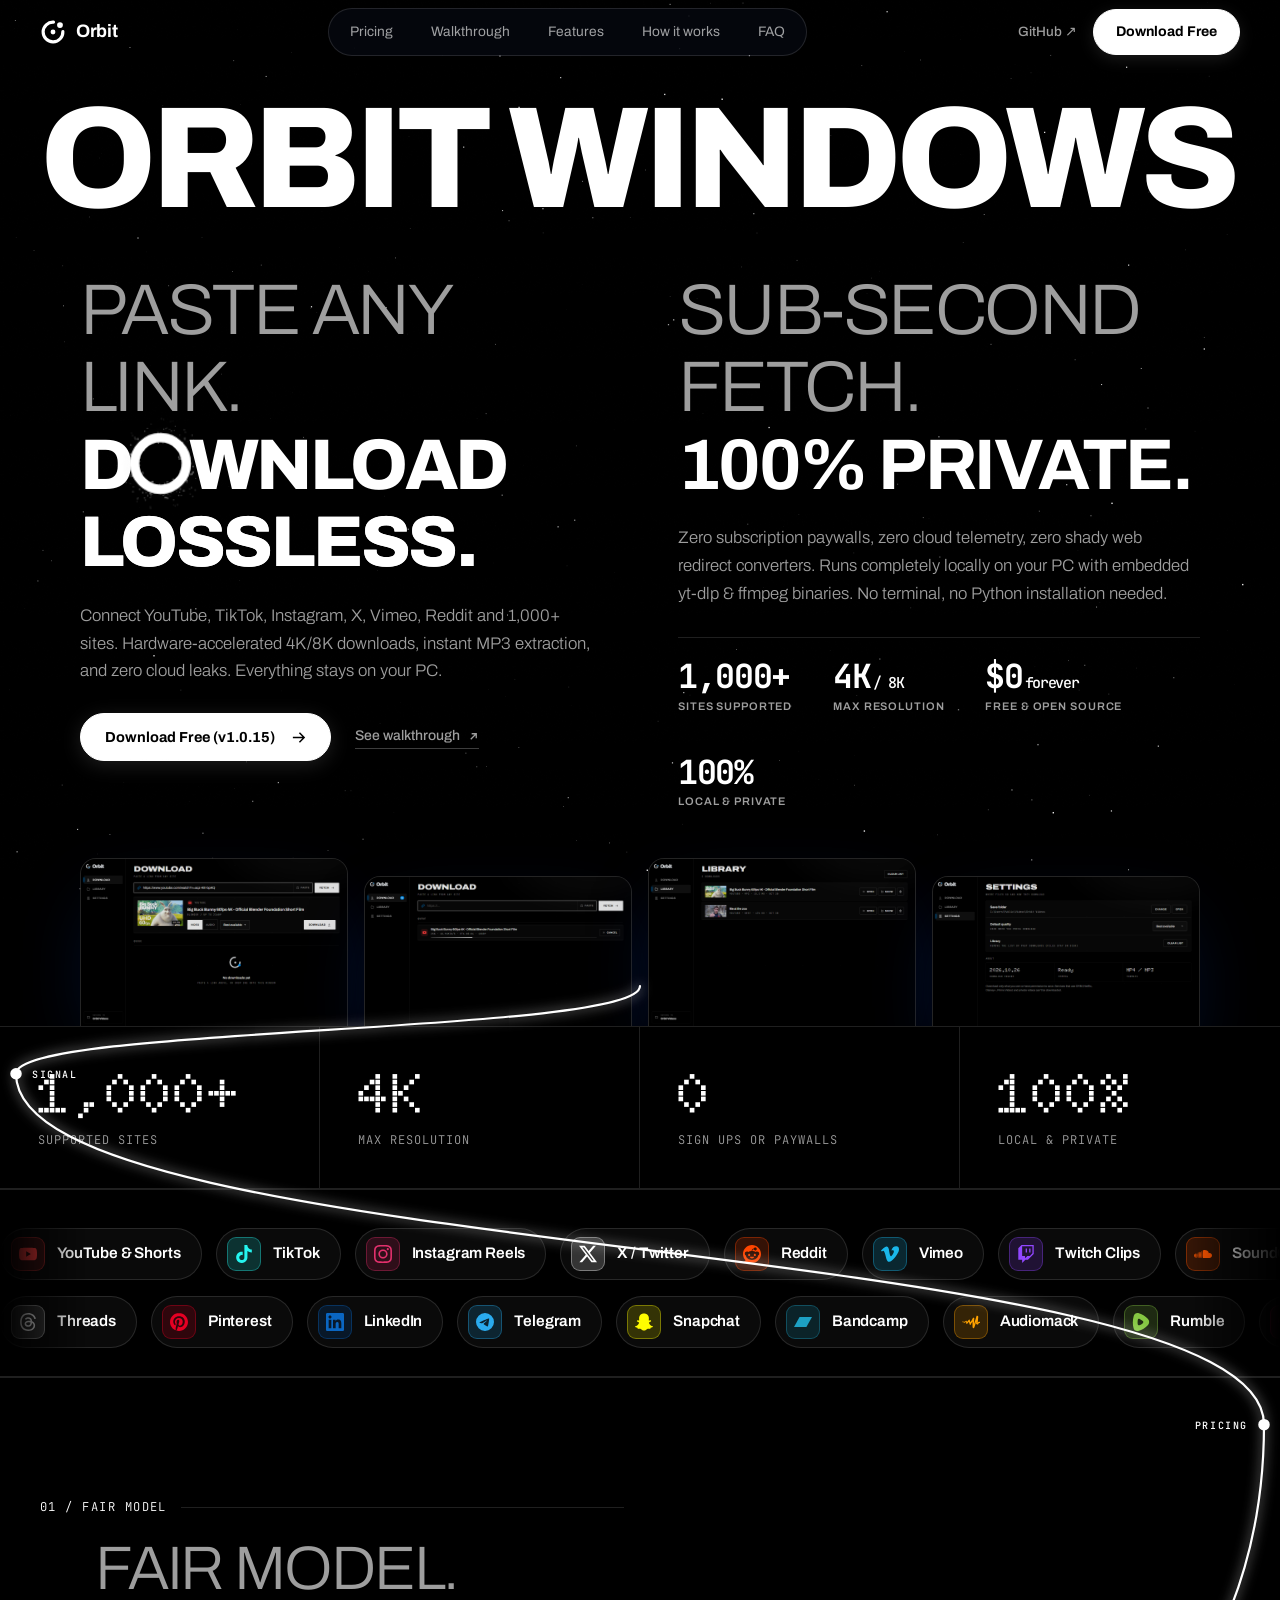
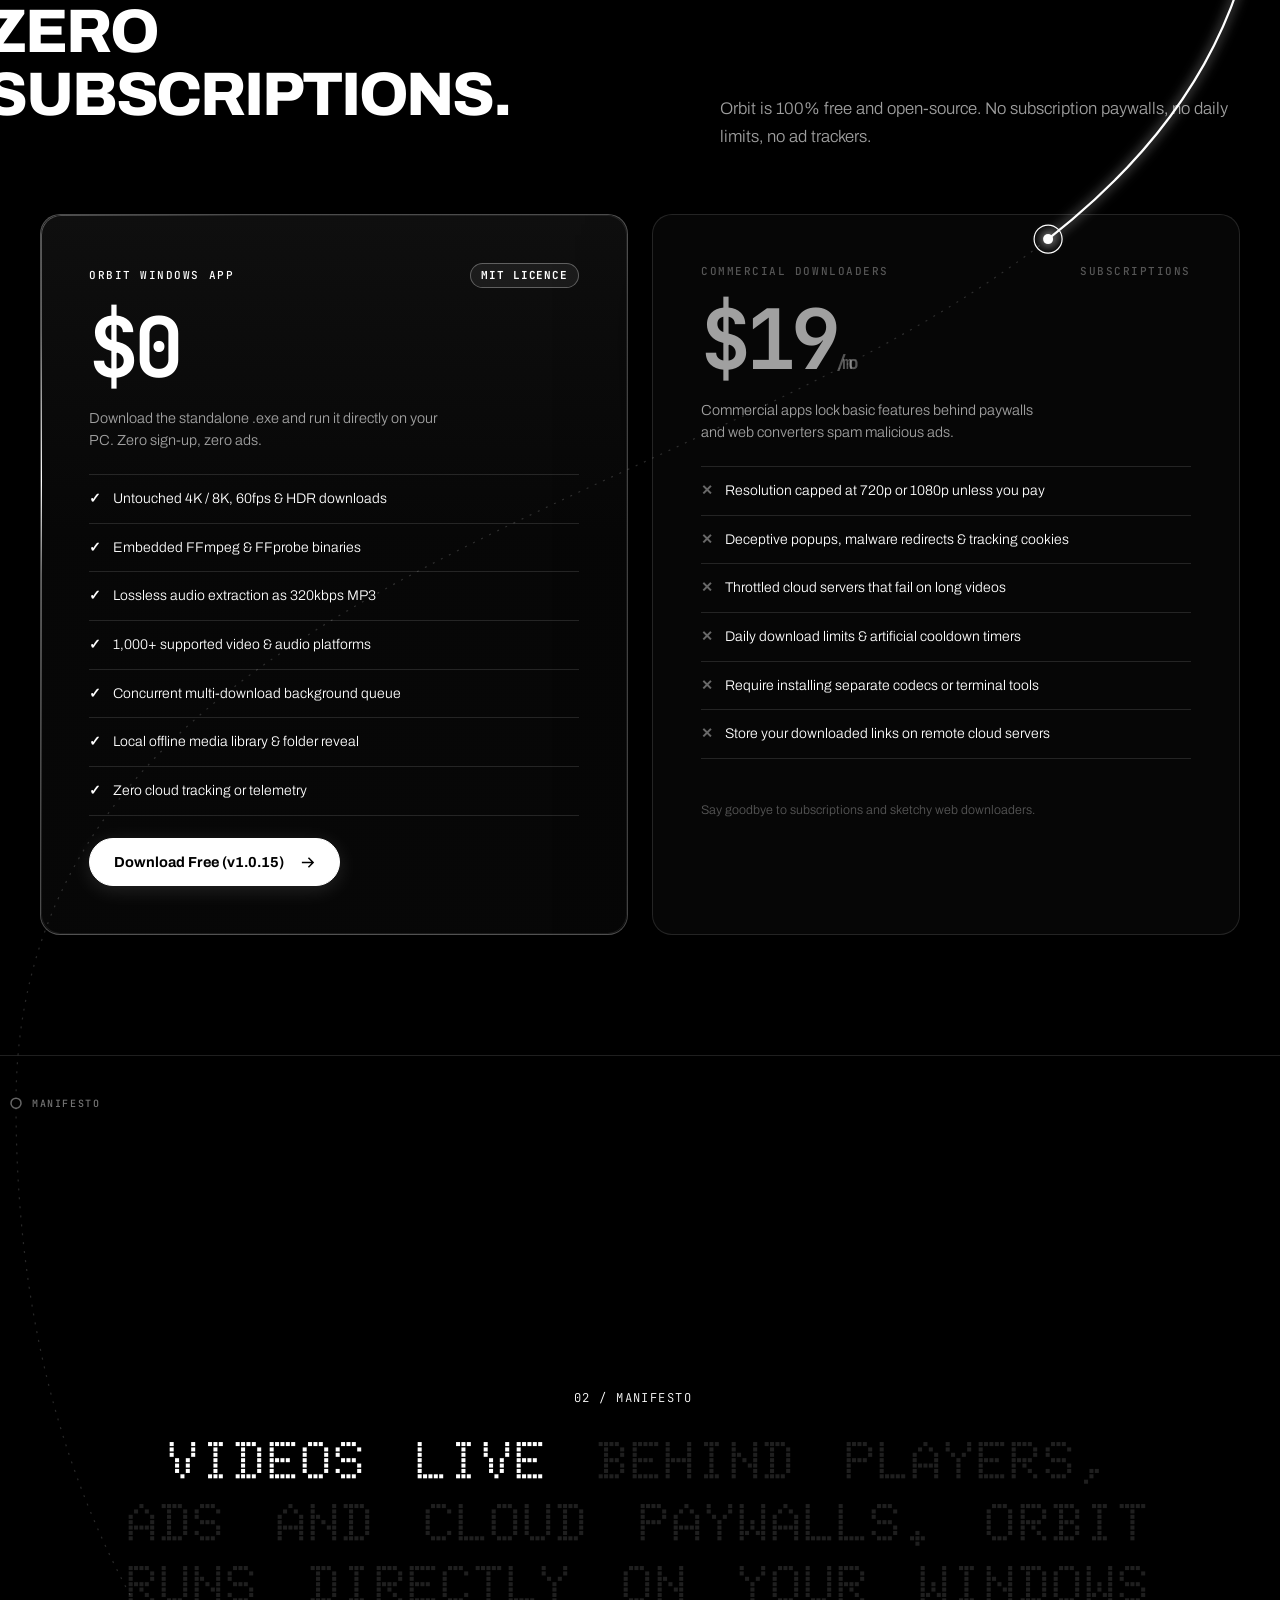
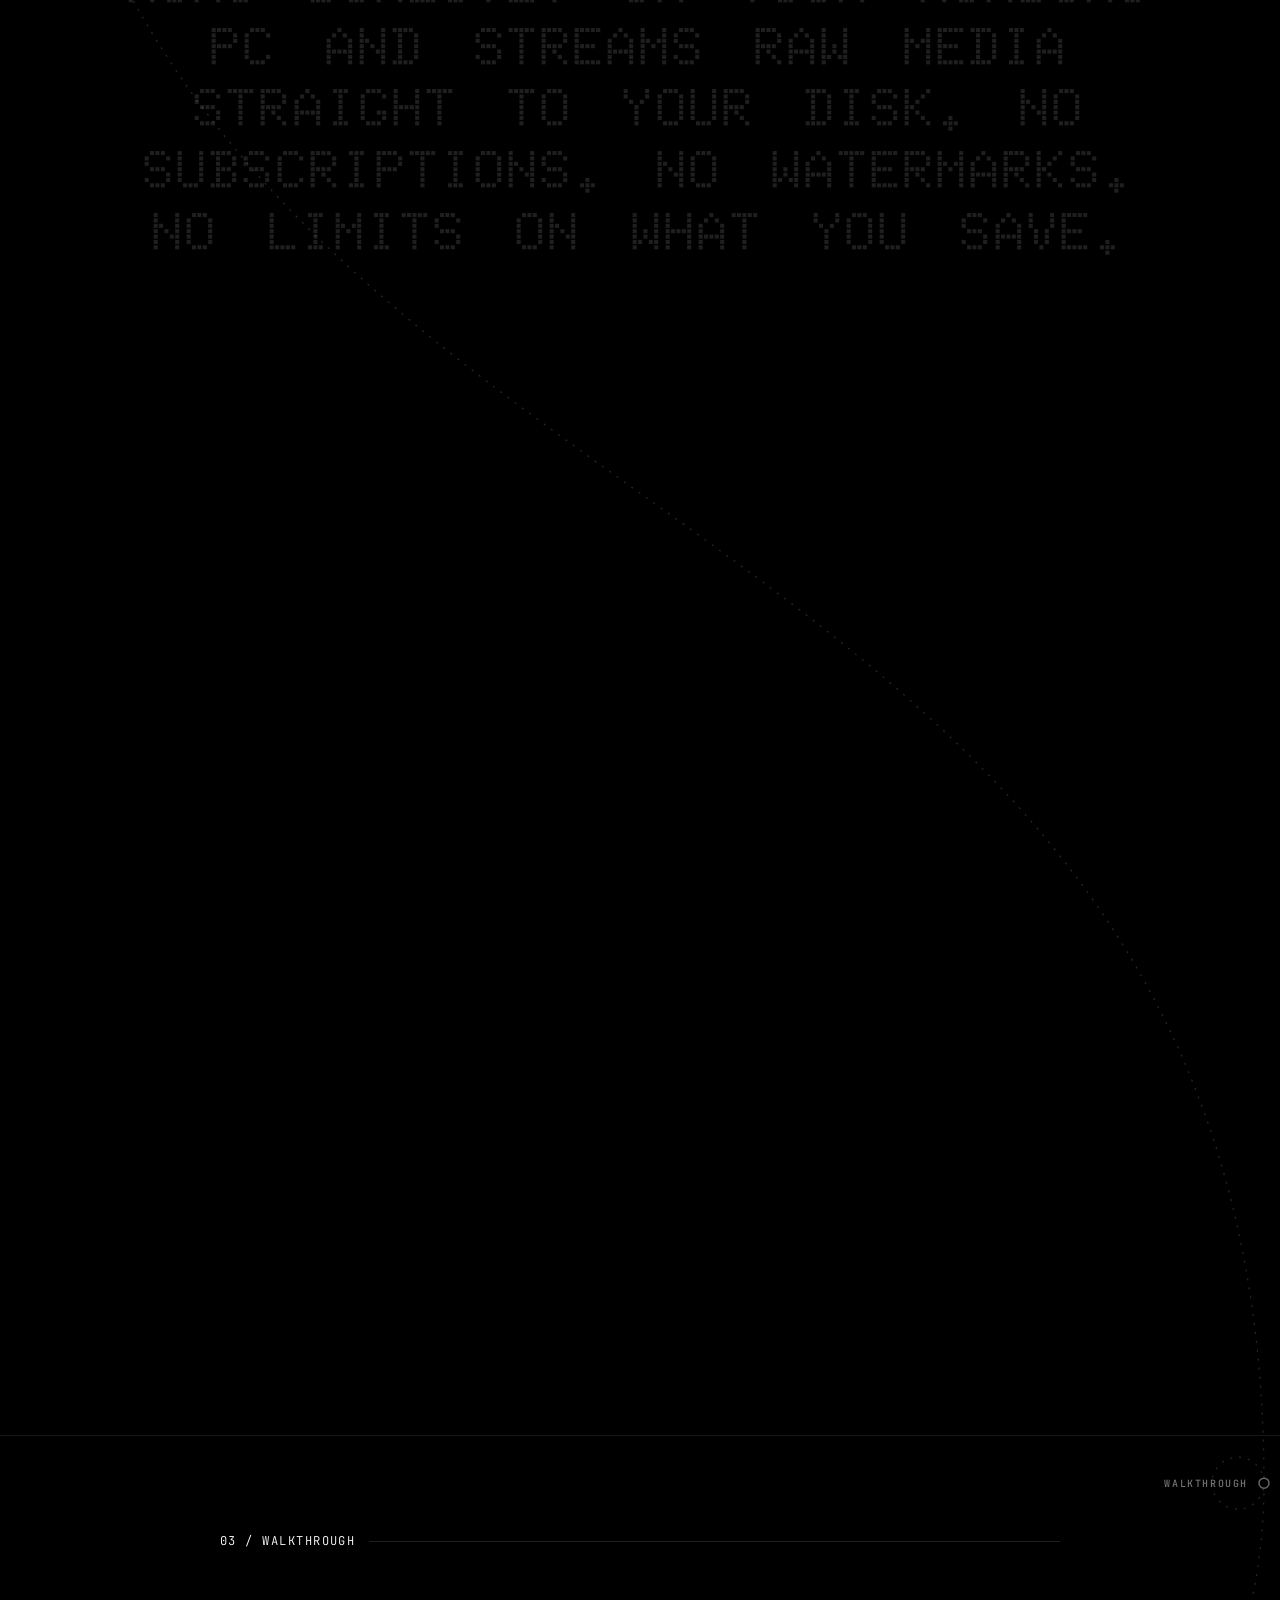
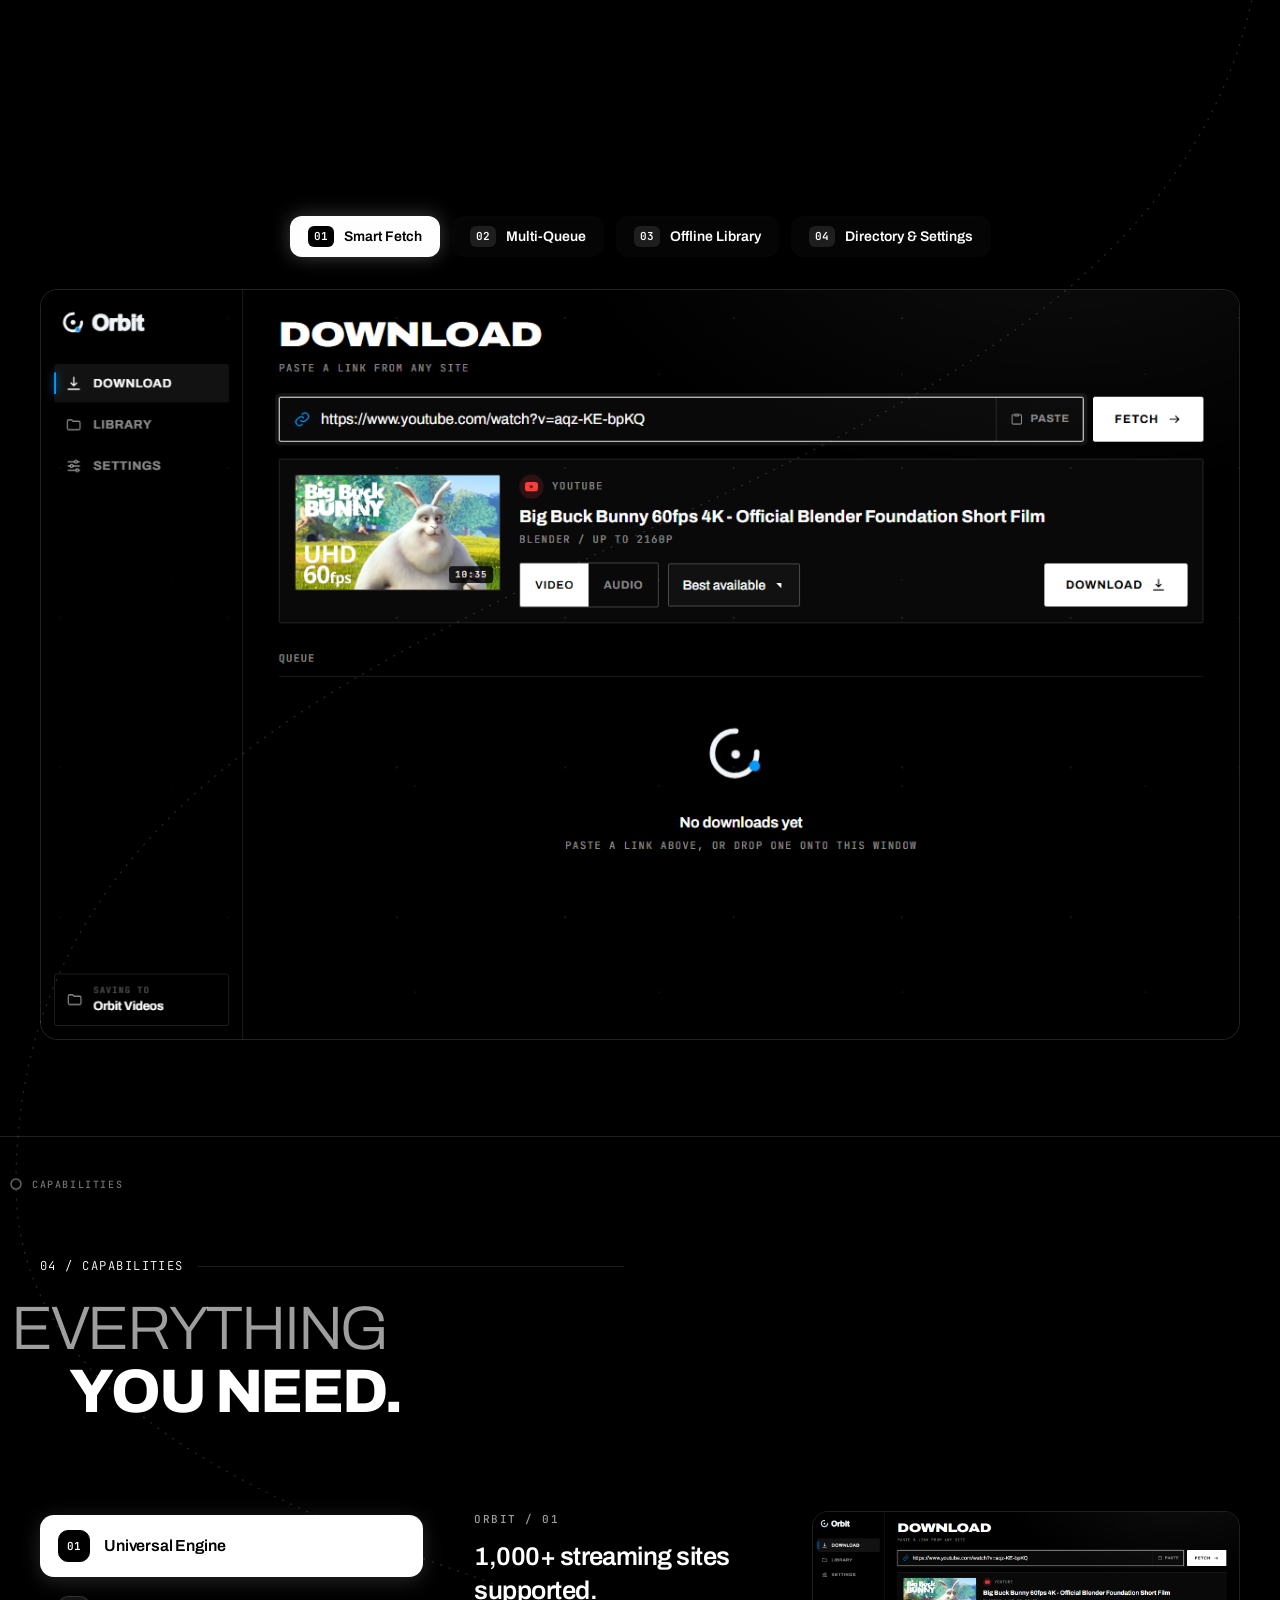
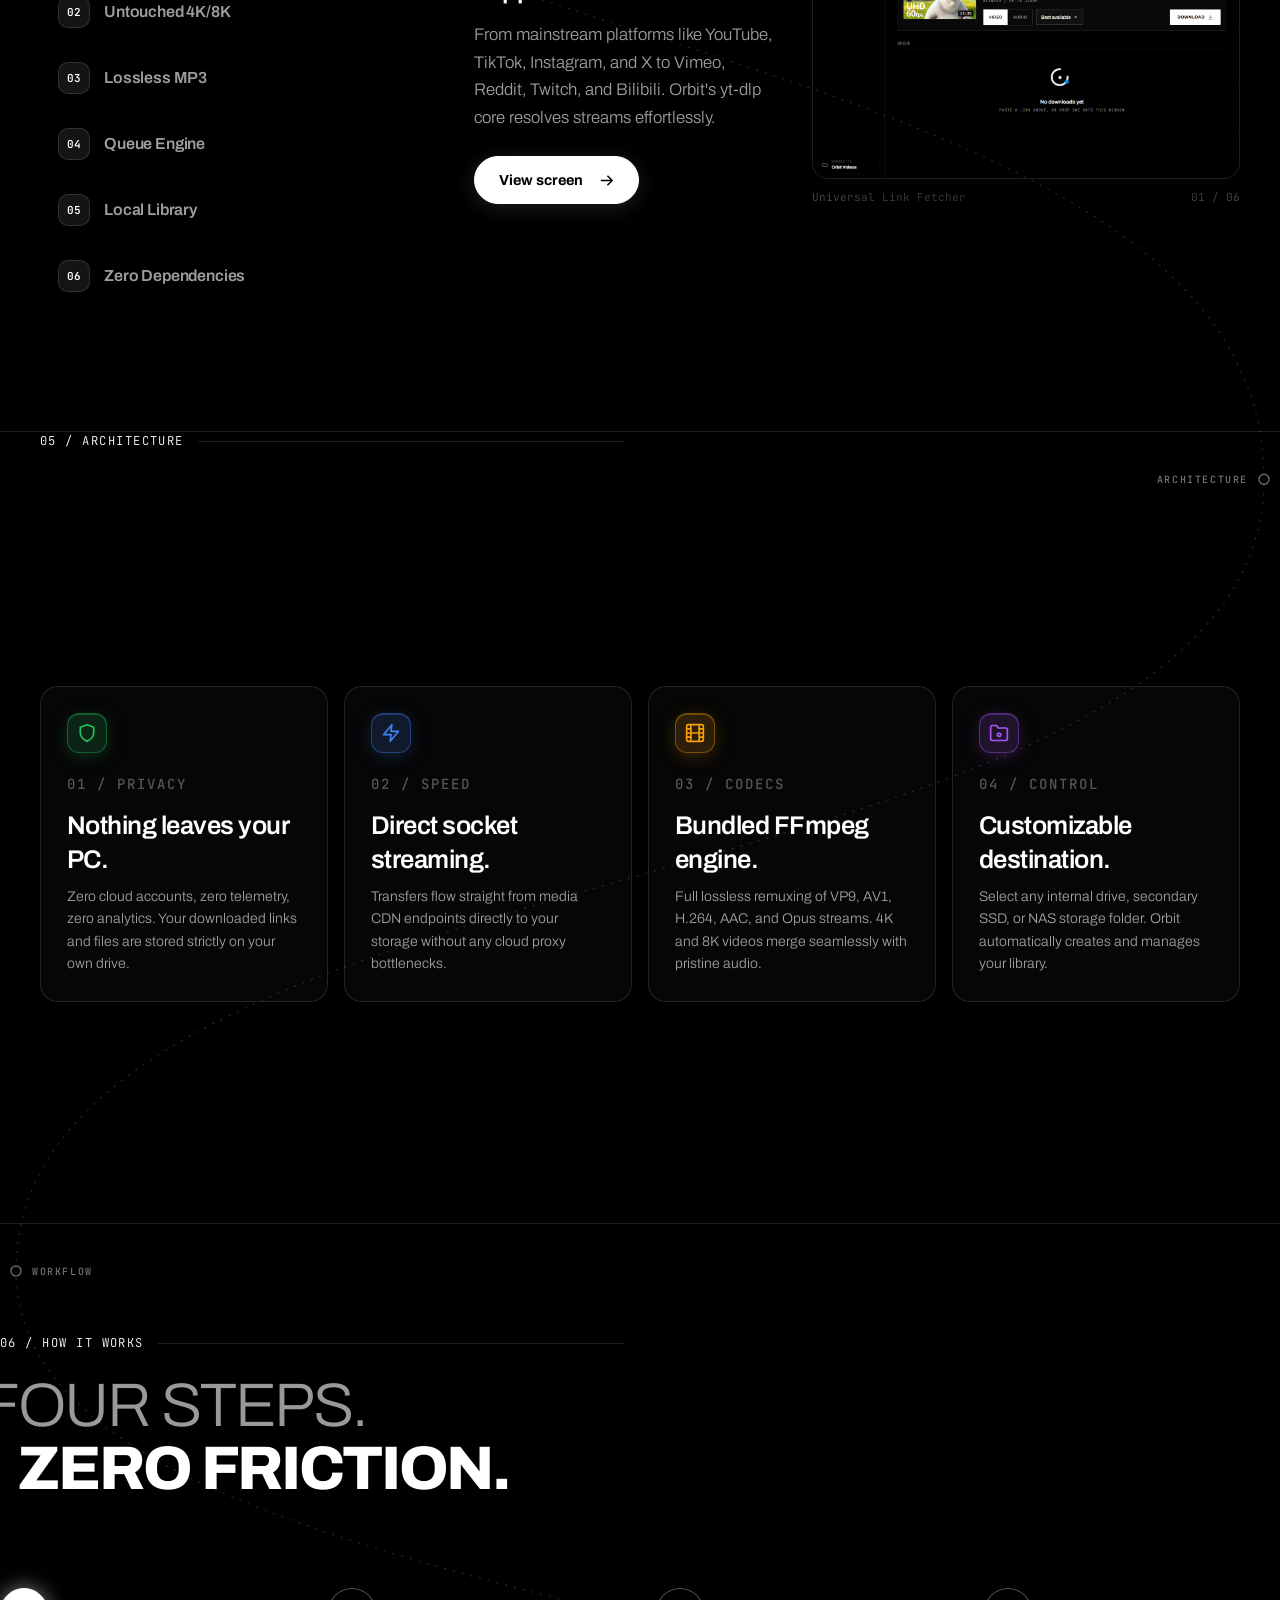
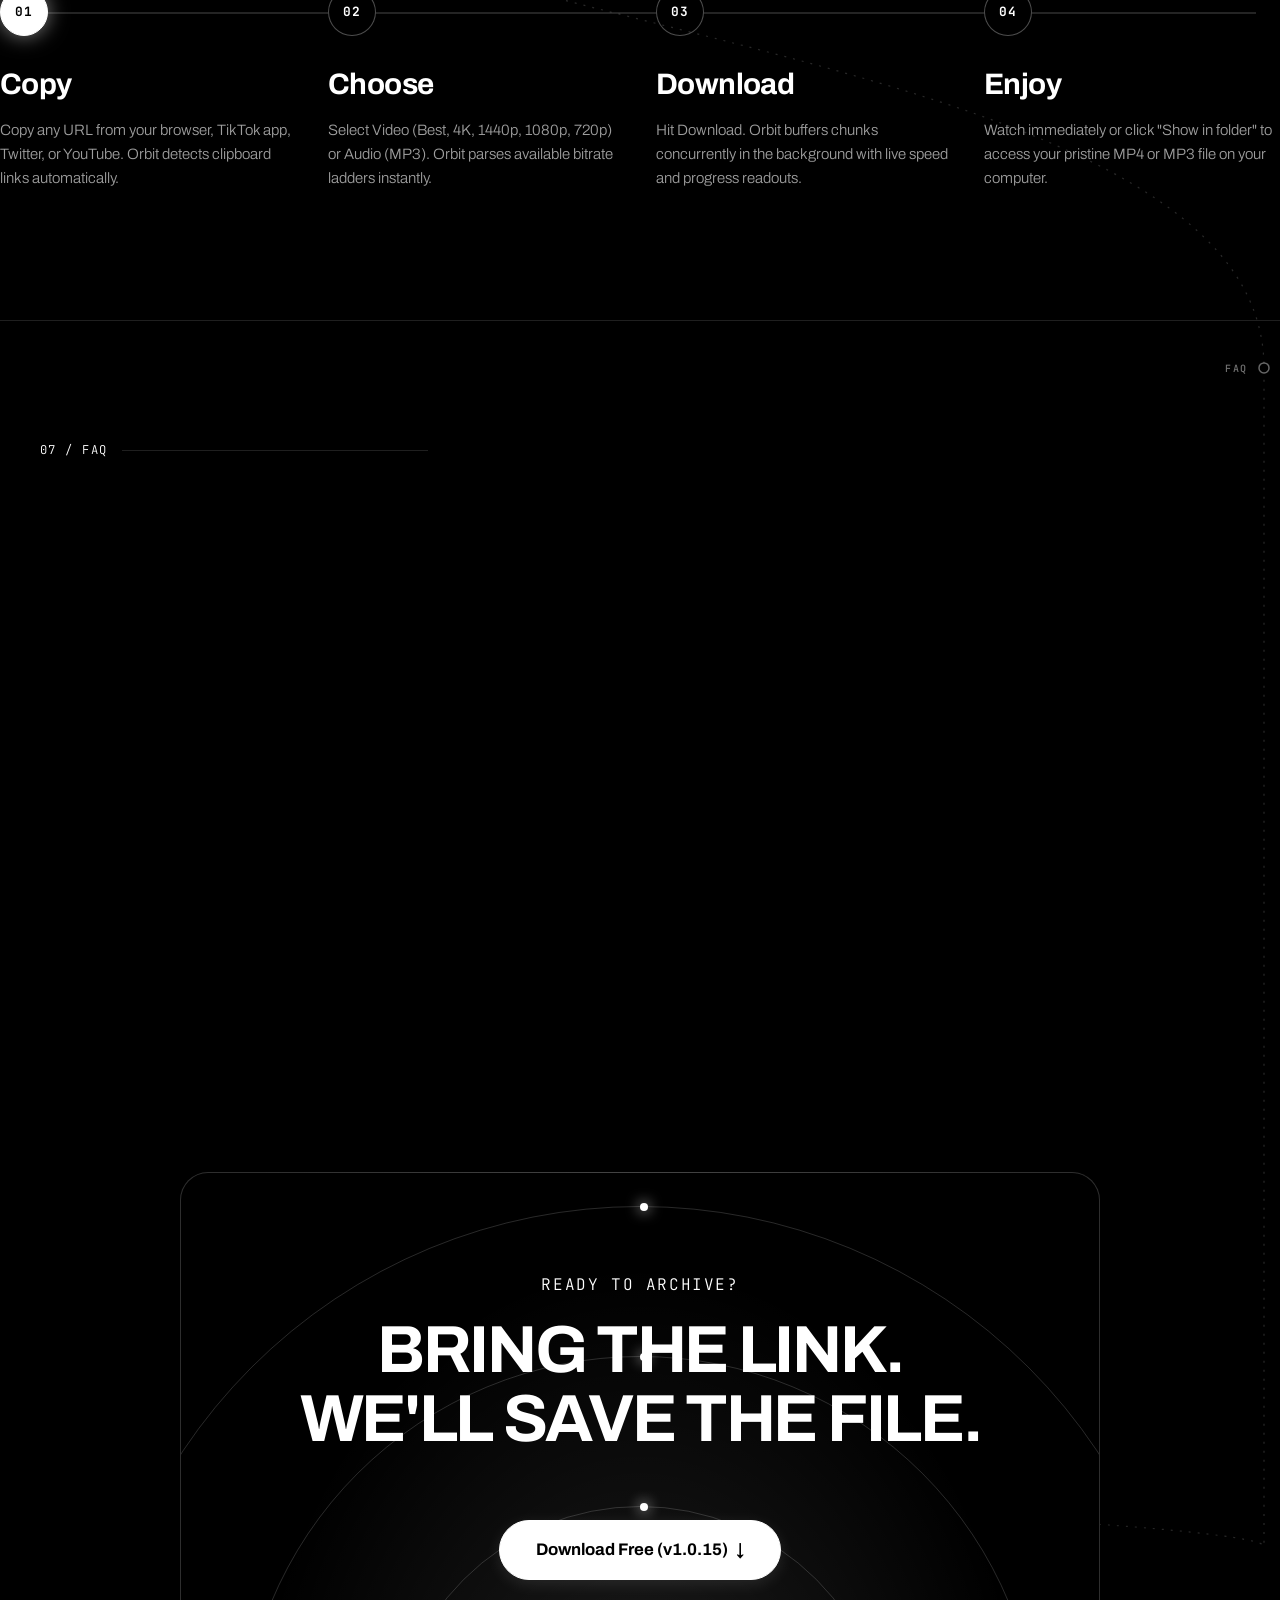
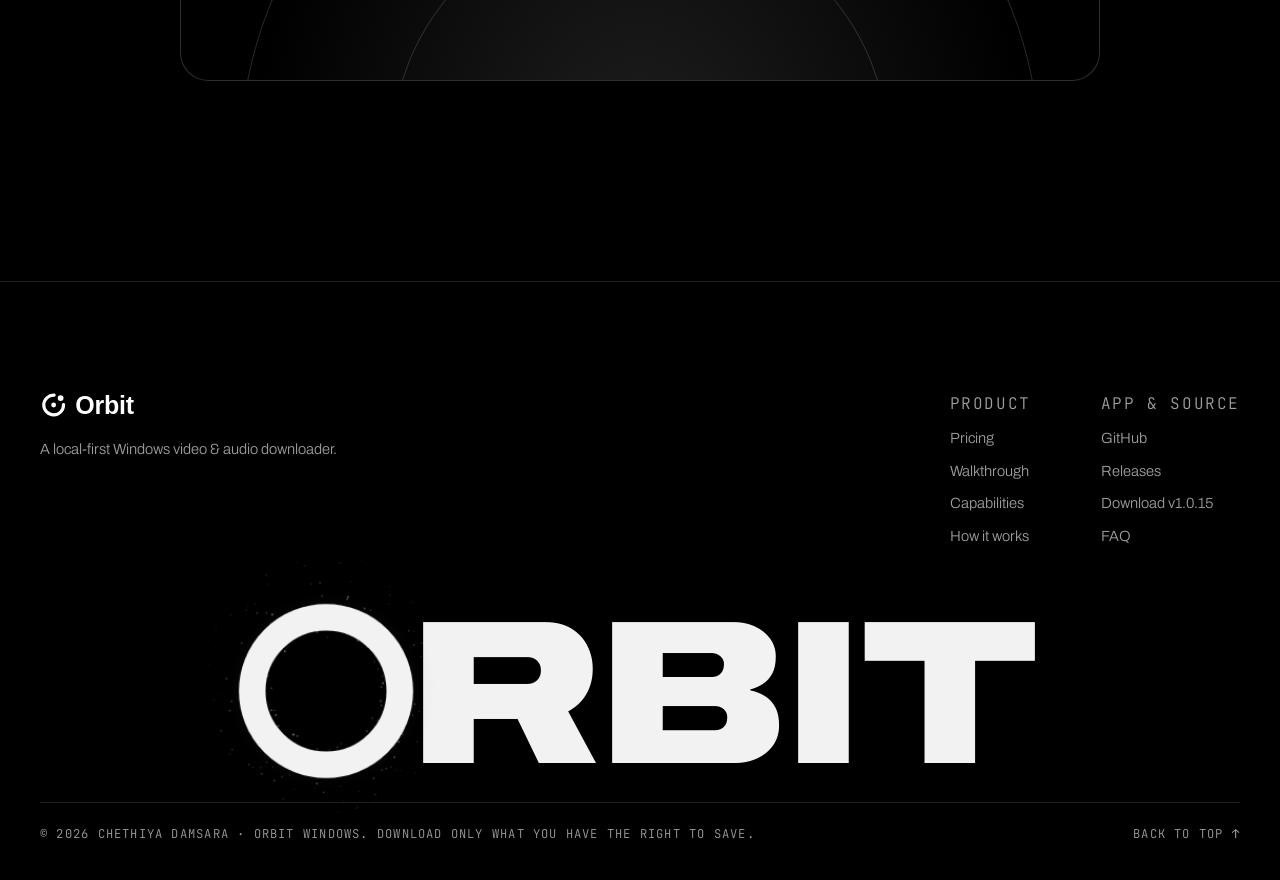
==== commit 9d204f60: "chore(website): auto-update download buttons to v1.0.15" ====
--- a/docs/index.html
+++ b/docs/index.html
@@ -52,7 +52,7 @@
     
     <div class="nav__actions">
       <a class="nav__gh" href="https://github.com/damsarachethiyaa-dev/orbit" target="_blank" rel="noopener noreferrer">GitHub ↗</a>
-      <a class="nav__cta pill magnetic" href="https://github.com/damsarachethiyaa-dev/orbit/releases/download/v1.0.14/Orbit-Setup.exe" download="Orbit-Setup.exe">
+      <a class="nav__cta pill magnetic" href="https://github.com/damsarachethiyaa-dev/orbit/releases/download/v1.0.15/Orbit-Setup.exe" download="Orbit-Setup.exe">
         <span>Download Free</span>
       </a>
       <button class="nav__toggle" id="navToggle" aria-label="Toggle navigation" aria-expanded="false">
@@ -74,8 +74,8 @@
       <a href="https://github.com/damsarachethiyaa-dev/orbit" target="_blank" rel="noopener noreferrer" class="mobile-link mobile-link--gh">GitHub ↗</a>
     </nav>
     <div class="nav__mobile-cta">
-      <a class="btn-primary conic-border magnetic" href="https://github.com/damsarachethiyaa-dev/orbit/releases/download/v1.0.14/Orbit-Setup.exe" download="Orbit-Setup.exe">
-        <span data-orbit-version>Download Free (v1.0.14)</span>
+      <a class="btn-primary conic-border magnetic" href="https://github.com/damsarachethiyaa-dev/orbit/releases/download/v1.0.15/Orbit-Setup.exe" download="Orbit-Setup.exe">
+        <span data-orbit-version>Download Free (v1.0.15)</span>
         <svg viewBox="0 0 16 16" fill="none" stroke="currentColor" stroke-width="1.6"><path d="M2 8h12M9 3l5 5-5 5"/></svg>
       </a>
     </div>
@@ -102,8 +102,8 @@
           <p class="lede reveal">Connect YouTube, TikTok, Instagram, X, Vimeo, Reddit and 1,000+ sites. Hardware-accelerated 4K/8K downloads, instant MP3 extraction, and zero cloud leaks. Everything stays on your PC.</p>
 
           <div class="hero__actions reveal">
-            <a class="btn-primary conic-border magnetic" href="https://github.com/damsarachethiyaa-dev/orbit/releases/download/v1.0.14/Orbit-Setup.exe" download="Orbit-Setup.exe">
-              <span data-orbit-version>Download Free (v1.0.14)</span>
+            <a class="btn-primary conic-border magnetic" href="https://github.com/damsarachethiyaa-dev/orbit/releases/download/v1.0.15/Orbit-Setup.exe" download="Orbit-Setup.exe">
+              <span data-orbit-version>Download Free (v1.0.15)</span>
               <svg viewBox="0 0 16 16" fill="none" stroke="currentColor" stroke-width="1.6"><path d="M2 8h12M9 3l5 5-5 5"/></svg>
             </a>
             <a class="link-arrow" href="#walkthrough">
@@ -259,8 +259,8 @@
             <li>Local offline media library &amp; folder reveal</li>
             <li>Zero cloud tracking or telemetry</li>
           </ul>
-          <a class="btn-primary conic-border magnetic" href="https://github.com/damsarachethiyaa-dev/orbit/releases/download/v1.0.14/Orbit-Setup.exe" download="Orbit-Setup.exe">
-            <span data-orbit-version>Download Free (v1.0.14)</span>
+          <a class="btn-primary conic-border magnetic" href="https://github.com/damsarachethiyaa-dev/orbit/releases/download/v1.0.15/Orbit-Setup.exe" download="Orbit-Setup.exe">
+            <span data-orbit-version>Download Free (v1.0.15)</span>
             <svg viewBox="0 0 16 16" fill="none" stroke="currentColor" stroke-width="1.6"><path d="M2 8h12M9 3l5 5-5 5"/></svg>
           </a>
         </article>
@@ -568,8 +568,8 @@
       <div class="cta-rings" aria-hidden="true"><i></i><i></i><i></i></div>
       <p class="mono tiny accent">Ready to archive?</p>
       <h2><span class="thin">BRING THE LINK.</span><br><span class="bold">WE'LL SAVE THE FILE.</span></h2>
-      <a class="pill big-pill magnetic" style="display:inline-flex;margin:28px auto 0;" href="https://github.com/damsarachethiyaa-dev/orbit/releases/download/v1.0.14/Orbit-Setup.exe" download="Orbit-Setup.exe">
-        <span data-orbit-version>Download Free (v1.0.14)</span>
+      <a class="pill big-pill magnetic" style="display:inline-flex;margin:28px auto 0;" href="https://github.com/damsarachethiyaa-dev/orbit/releases/download/v1.0.15/Orbit-Setup.exe" download="Orbit-Setup.exe">
+        <span data-orbit-version>Download Free (v1.0.15)</span>
         <span aria-hidden="true">↓</span>
       </a>
     </div>
@@ -600,7 +600,7 @@
         <p class="mono tiny dim">App &amp; Source</p>
         <a href="https://github.com/damsarachethiyaa-dev/orbit" target="_blank" rel="noopener noreferrer">GitHub</a>
         <a href="https://github.com/damsarachethiyaa-dev/orbit/releases" target="_blank" rel="noopener noreferrer">Releases</a>
-        <a href="https://github.com/damsarachethiyaa-dev/orbit/releases/download/v1.0.14/Orbit-Setup.exe" download="Orbit-Setup.exe" data-orbit-footer-version>Download v1.0.14</a>
+        <a href="https://github.com/damsarachethiyaa-dev/orbit/releases/download/v1.0.15/Orbit-Setup.exe" download="Orbit-Setup.exe" data-orbit-footer-version>Download v1.0.15</a>
         <a href="#faq">FAQ</a>
       </div>
     </div>
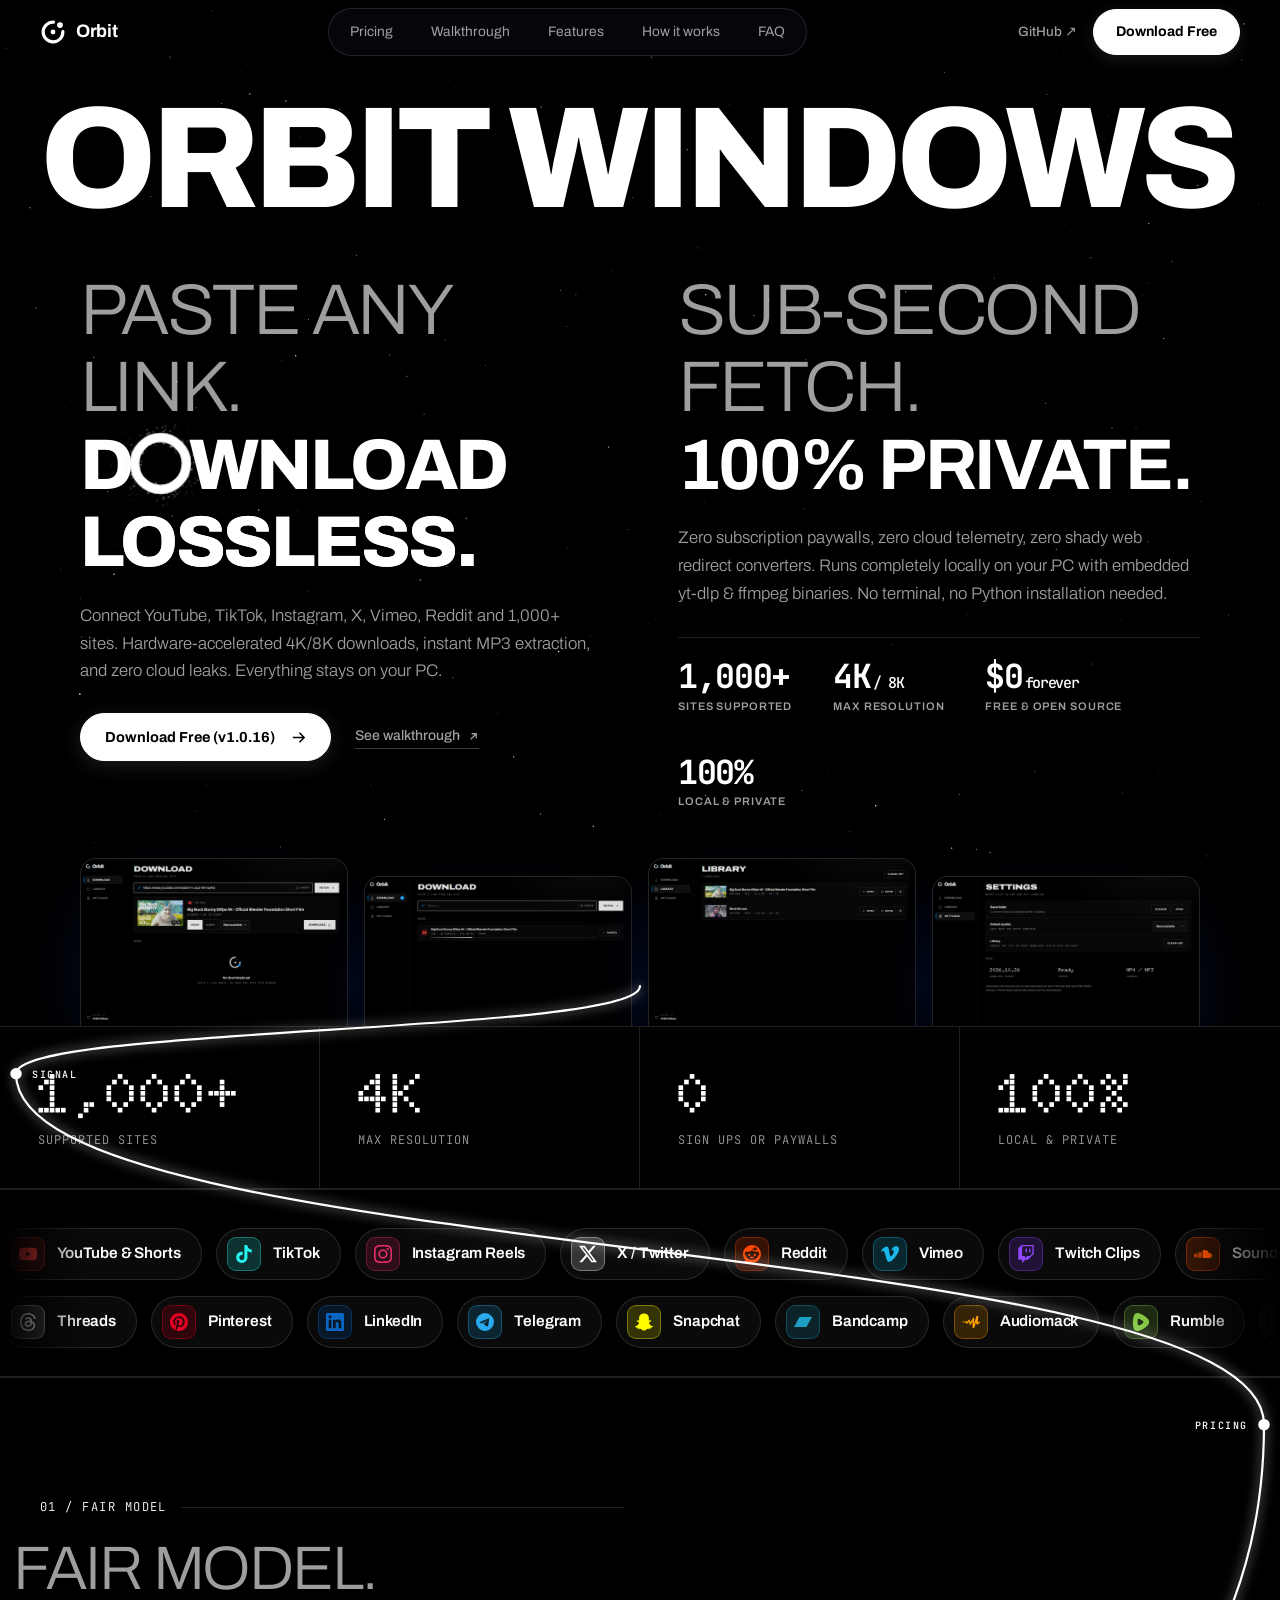
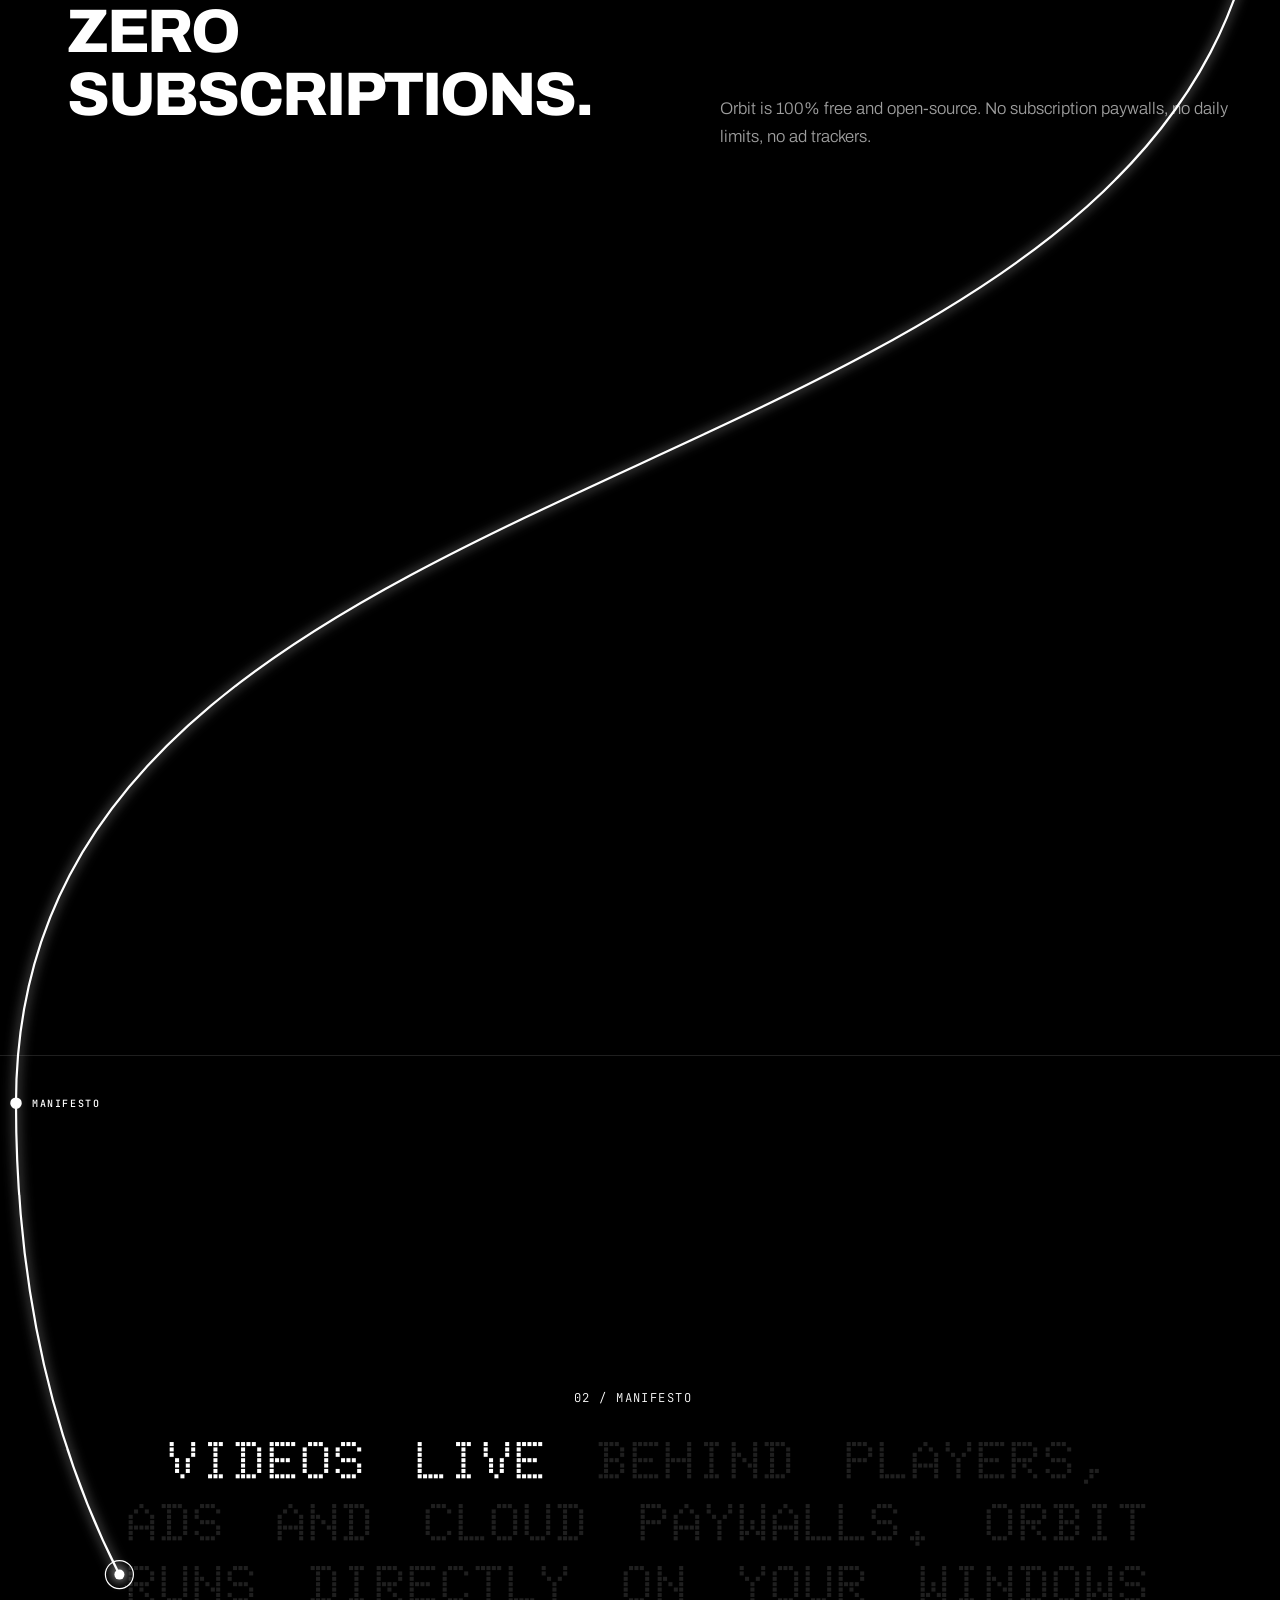
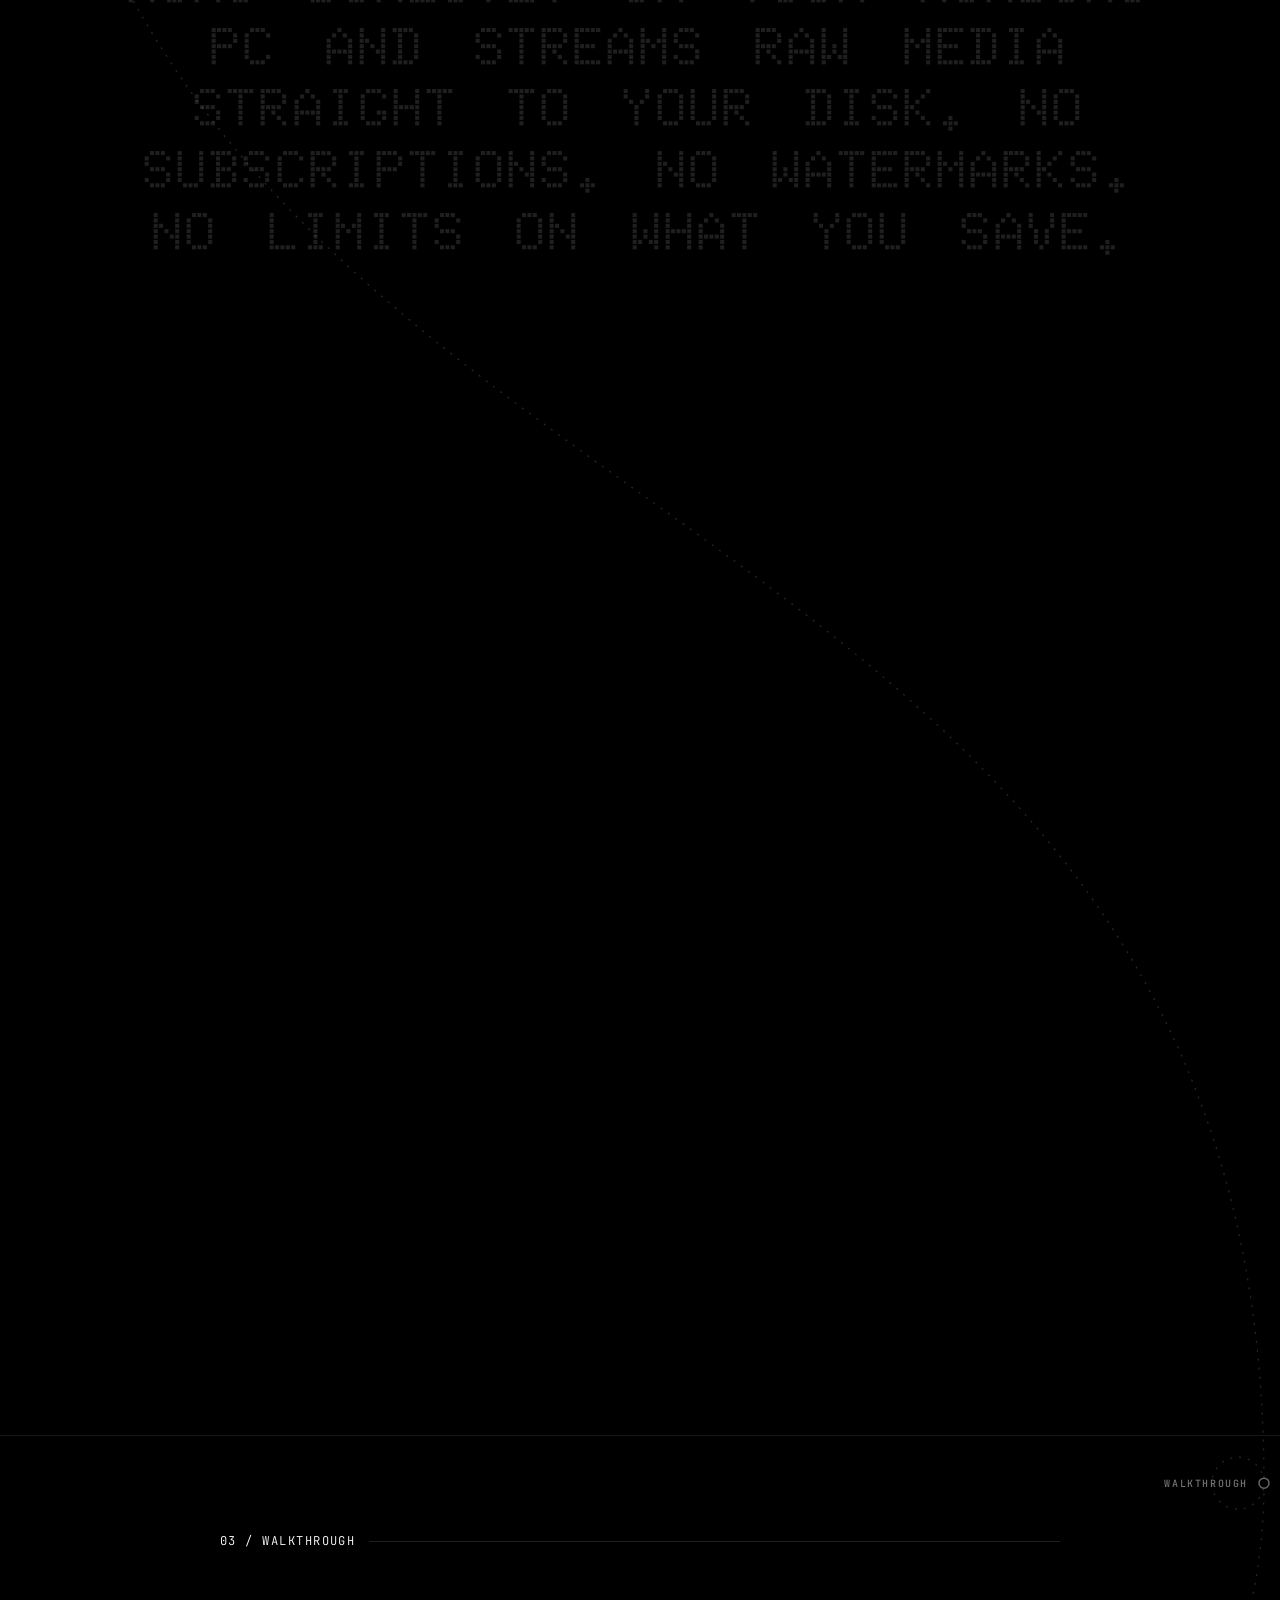
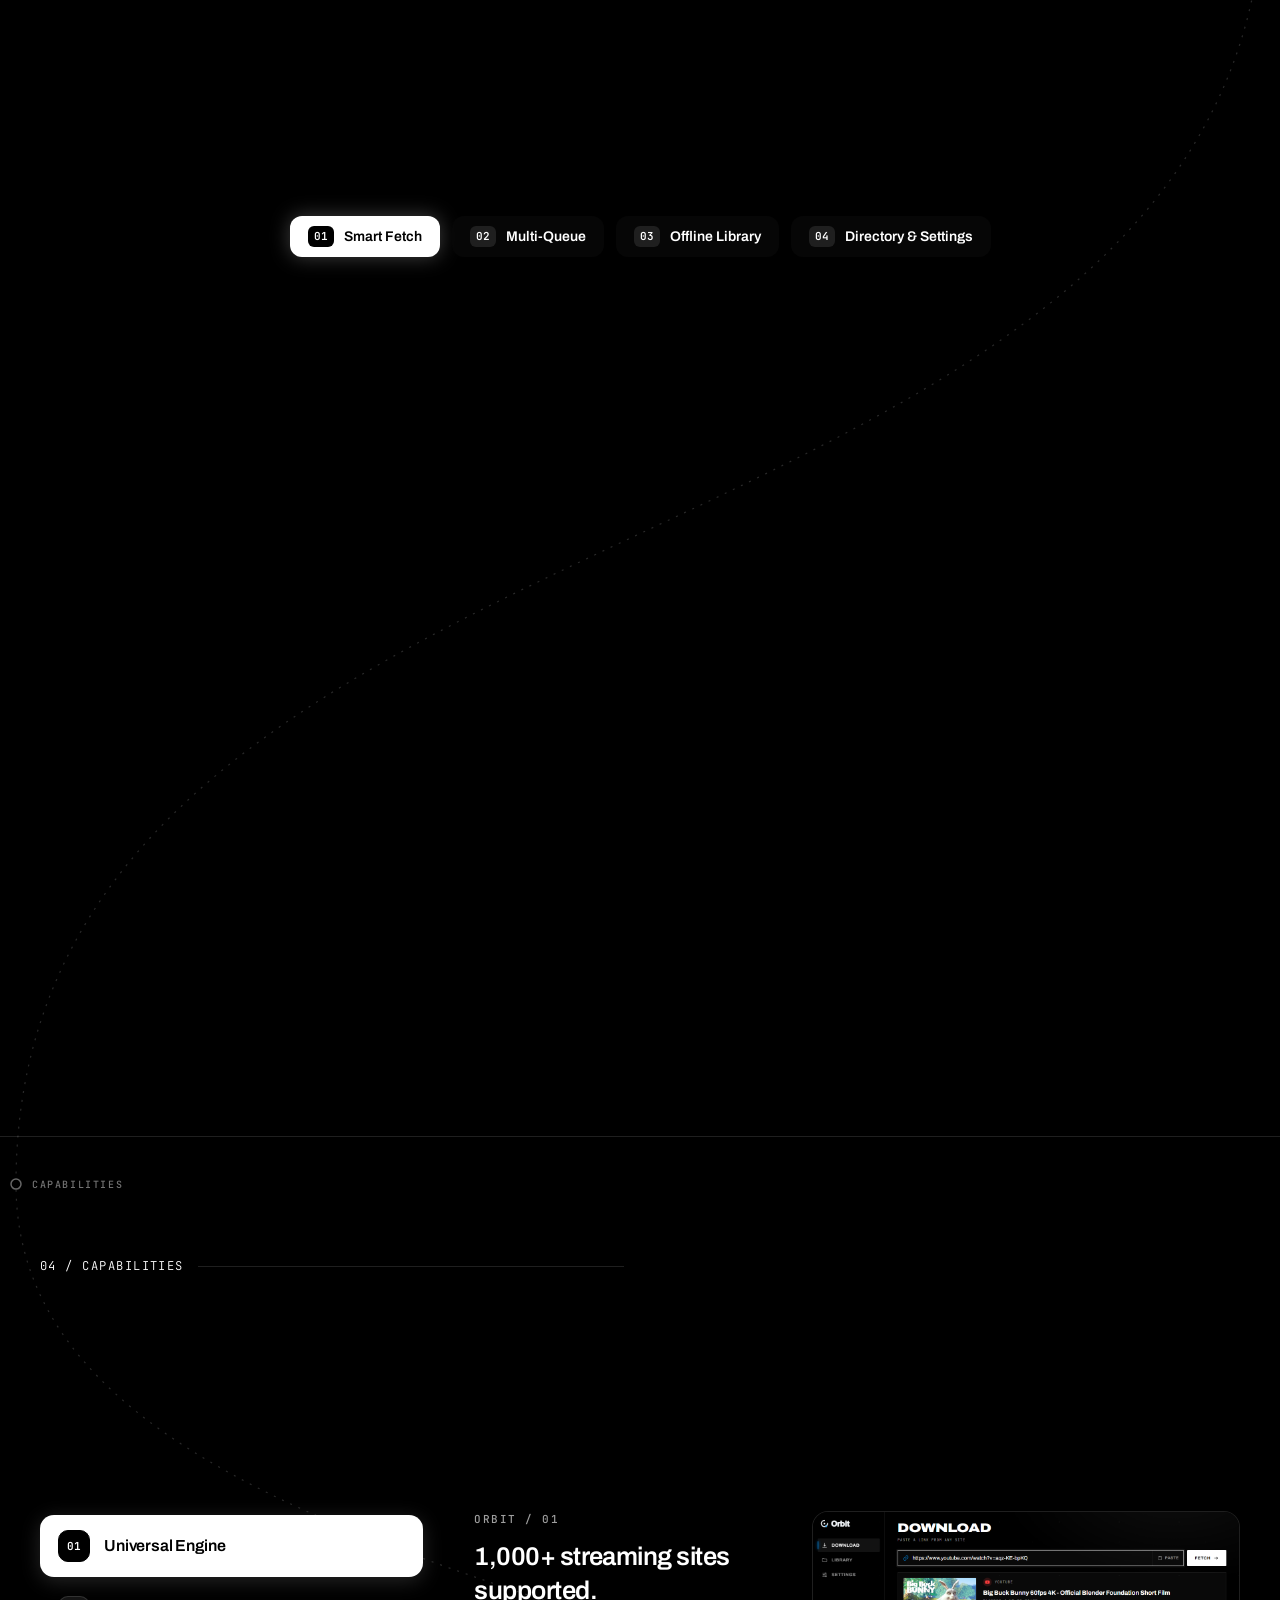
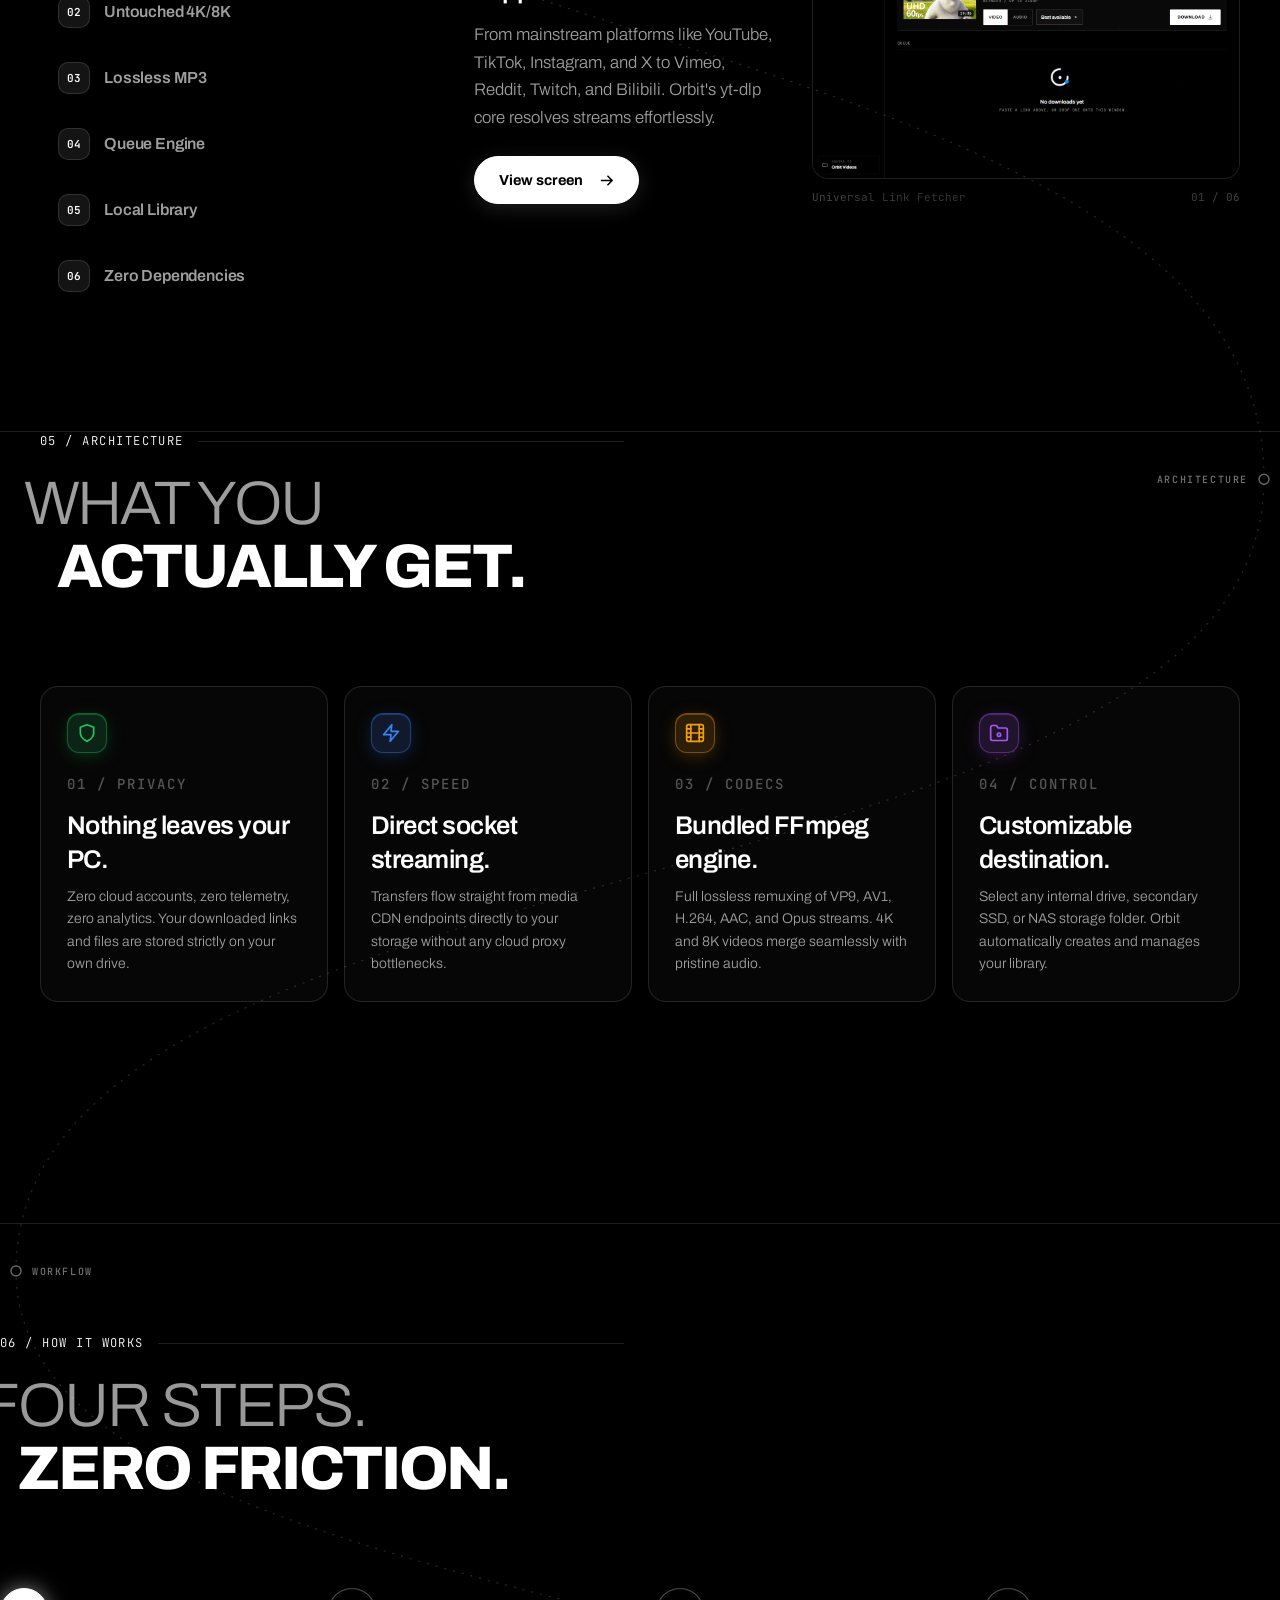
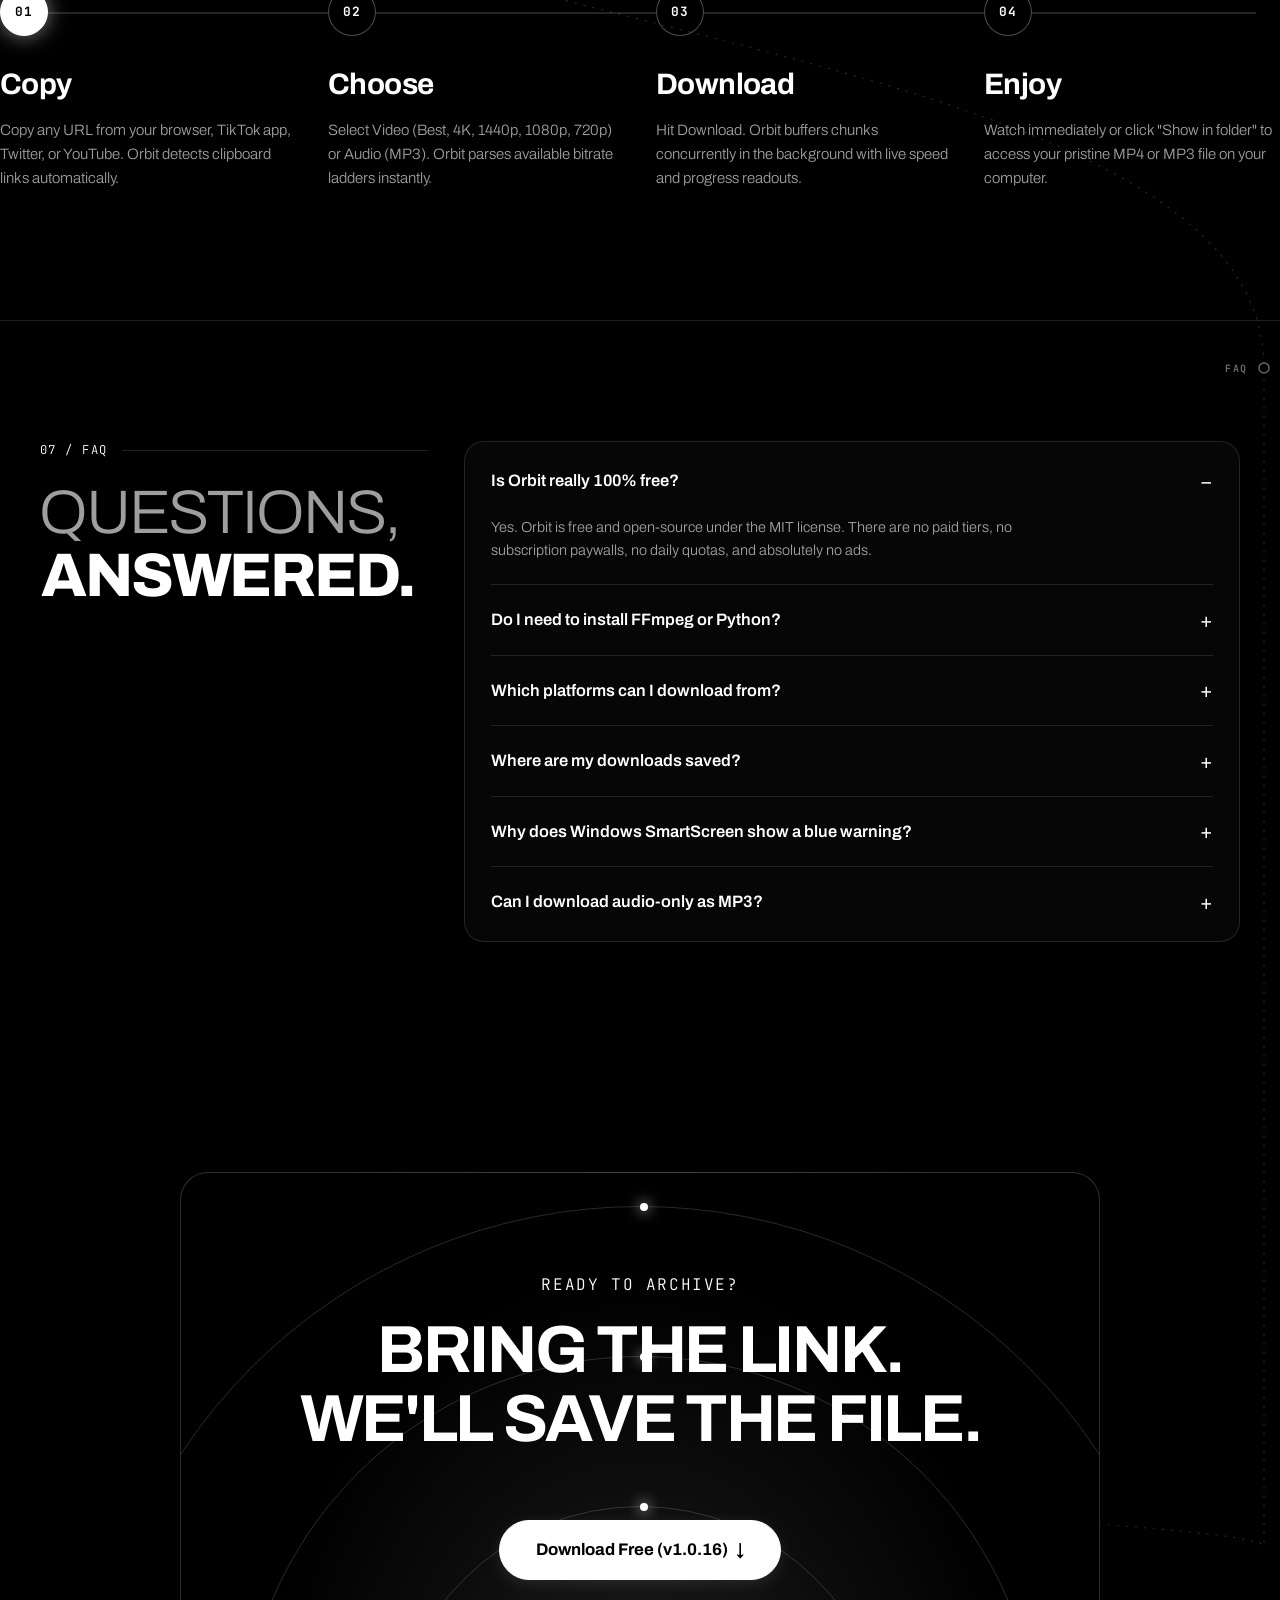
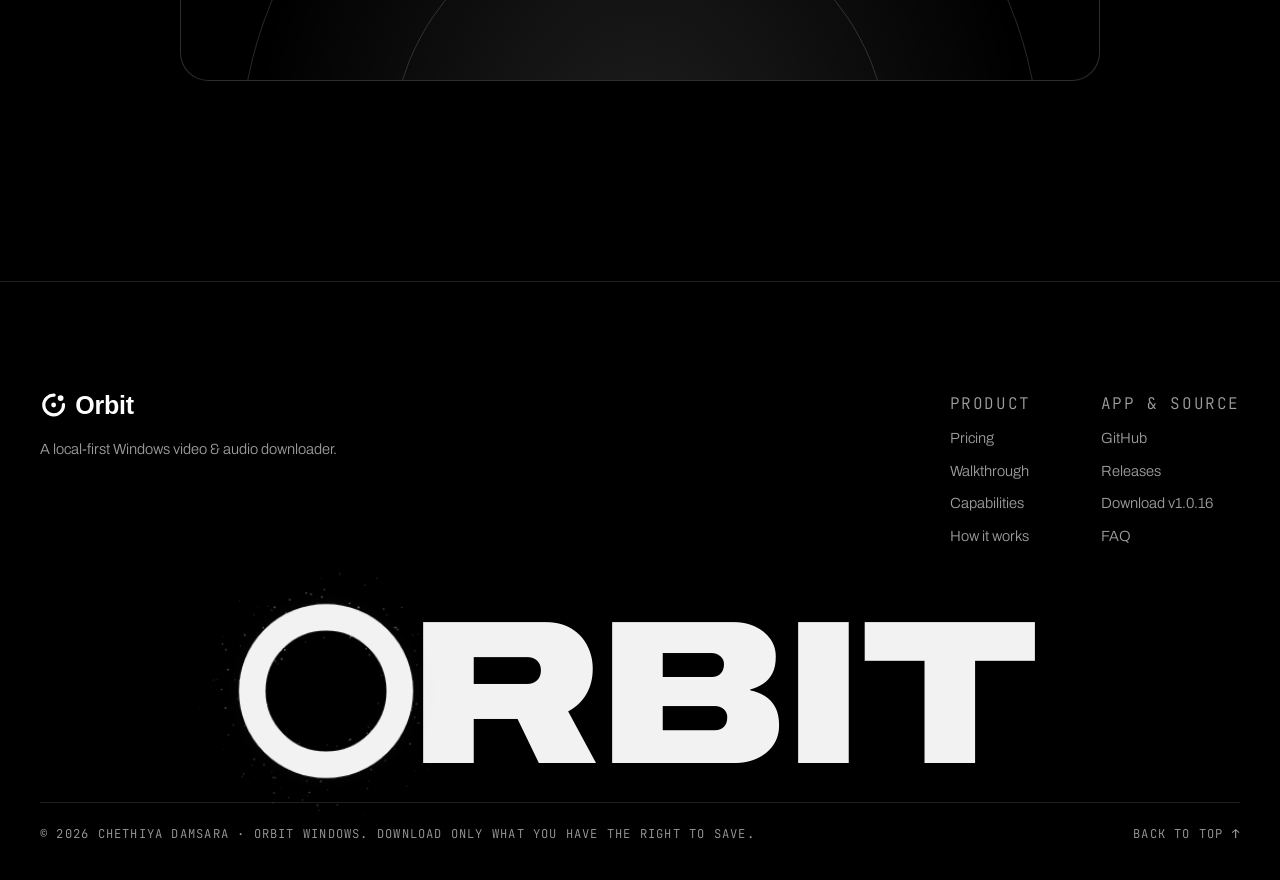
==== commit 2a9ab706: "chore(website): auto-update download buttons to v1.0.16" ====
--- a/docs/index.html
+++ b/docs/index.html
@@ -52,7 +52,7 @@
     
     <div class="nav__actions">
       <a class="nav__gh" href="https://github.com/damsarachethiyaa-dev/orbit" target="_blank" rel="noopener noreferrer">GitHub ↗</a>
-      <a class="nav__cta pill magnetic" href="https://github.com/damsarachethiyaa-dev/orbit/releases/download/v1.0.15/Orbit-Setup.exe" download="Orbit-Setup.exe">
+      <a class="nav__cta pill magnetic" href="https://github.com/damsarachethiyaa-dev/orbit/releases/download/v1.0.16/Orbit-Setup.exe" download="Orbit-Setup.exe">
         <span>Download Free</span>
       </a>
       <button class="nav__toggle" id="navToggle" aria-label="Toggle navigation" aria-expanded="false">
@@ -74,8 +74,8 @@
       <a href="https://github.com/damsarachethiyaa-dev/orbit" target="_blank" rel="noopener noreferrer" class="mobile-link mobile-link--gh">GitHub ↗</a>
     </nav>
     <div class="nav__mobile-cta">
-      <a class="btn-primary conic-border magnetic" href="https://github.com/damsarachethiyaa-dev/orbit/releases/download/v1.0.15/Orbit-Setup.exe" download="Orbit-Setup.exe">
-        <span data-orbit-version>Download Free (v1.0.15)</span>
+      <a class="btn-primary conic-border magnetic" href="https://github.com/damsarachethiyaa-dev/orbit/releases/download/v1.0.16/Orbit-Setup.exe" download="Orbit-Setup.exe">
+        <span data-orbit-version>Download Free (v1.0.16)</span>
         <svg viewBox="0 0 16 16" fill="none" stroke="currentColor" stroke-width="1.6"><path d="M2 8h12M9 3l5 5-5 5"/></svg>
       </a>
     </div>
@@ -102,8 +102,8 @@
           <p class="lede reveal">Connect YouTube, TikTok, Instagram, X, Vimeo, Reddit and 1,000+ sites. Hardware-accelerated 4K/8K downloads, instant MP3 extraction, and zero cloud leaks. Everything stays on your PC.</p>
 
           <div class="hero__actions reveal">
-            <a class="btn-primary conic-border magnetic" href="https://github.com/damsarachethiyaa-dev/orbit/releases/download/v1.0.15/Orbit-Setup.exe" download="Orbit-Setup.exe">
-              <span data-orbit-version>Download Free (v1.0.15)</span>
+            <a class="btn-primary conic-border magnetic" href="https://github.com/damsarachethiyaa-dev/orbit/releases/download/v1.0.16/Orbit-Setup.exe" download="Orbit-Setup.exe">
+              <span data-orbit-version>Download Free (v1.0.16)</span>
               <svg viewBox="0 0 16 16" fill="none" stroke="currentColor" stroke-width="1.6"><path d="M2 8h12M9 3l5 5-5 5"/></svg>
             </a>
             <a class="link-arrow" href="#walkthrough">
@@ -259,8 +259,8 @@
             <li>Local offline media library &amp; folder reveal</li>
             <li>Zero cloud tracking or telemetry</li>
           </ul>
-          <a class="btn-primary conic-border magnetic" href="https://github.com/damsarachethiyaa-dev/orbit/releases/download/v1.0.15/Orbit-Setup.exe" download="Orbit-Setup.exe">
-            <span data-orbit-version>Download Free (v1.0.15)</span>
+          <a class="btn-primary conic-border magnetic" href="https://github.com/damsarachethiyaa-dev/orbit/releases/download/v1.0.16/Orbit-Setup.exe" download="Orbit-Setup.exe">
+            <span data-orbit-version>Download Free (v1.0.16)</span>
             <svg viewBox="0 0 16 16" fill="none" stroke="currentColor" stroke-width="1.6"><path d="M2 8h12M9 3l5 5-5 5"/></svg>
           </a>
         </article>
@@ -568,8 +568,8 @@
       <div class="cta-rings" aria-hidden="true"><i></i><i></i><i></i></div>
       <p class="mono tiny accent">Ready to archive?</p>
       <h2><span class="thin">BRING THE LINK.</span><br><span class="bold">WE'LL SAVE THE FILE.</span></h2>
-      <a class="pill big-pill magnetic" style="display:inline-flex;margin:28px auto 0;" href="https://github.com/damsarachethiyaa-dev/orbit/releases/download/v1.0.15/Orbit-Setup.exe" download="Orbit-Setup.exe">
-        <span data-orbit-version>Download Free (v1.0.15)</span>
+      <a class="pill big-pill magnetic" style="display:inline-flex;margin:28px auto 0;" href="https://github.com/damsarachethiyaa-dev/orbit/releases/download/v1.0.16/Orbit-Setup.exe" download="Orbit-Setup.exe">
+        <span data-orbit-version>Download Free (v1.0.16)</span>
         <span aria-hidden="true">↓</span>
       </a>
     </div>
@@ -600,7 +600,7 @@
         <p class="mono tiny dim">App &amp; Source</p>
         <a href="https://github.com/damsarachethiyaa-dev/orbit" target="_blank" rel="noopener noreferrer">GitHub</a>
         <a href="https://github.com/damsarachethiyaa-dev/orbit/releases" target="_blank" rel="noopener noreferrer">Releases</a>
-        <a href="https://github.com/damsarachethiyaa-dev/orbit/releases/download/v1.0.15/Orbit-Setup.exe" download="Orbit-Setup.exe" data-orbit-footer-version>Download v1.0.15</a>
+        <a href="https://github.com/damsarachethiyaa-dev/orbit/releases/download/v1.0.16/Orbit-Setup.exe" download="Orbit-Setup.exe" data-orbit-footer-version>Download v1.0.16</a>
         <a href="#faq">FAQ</a>
       </div>
     </div>
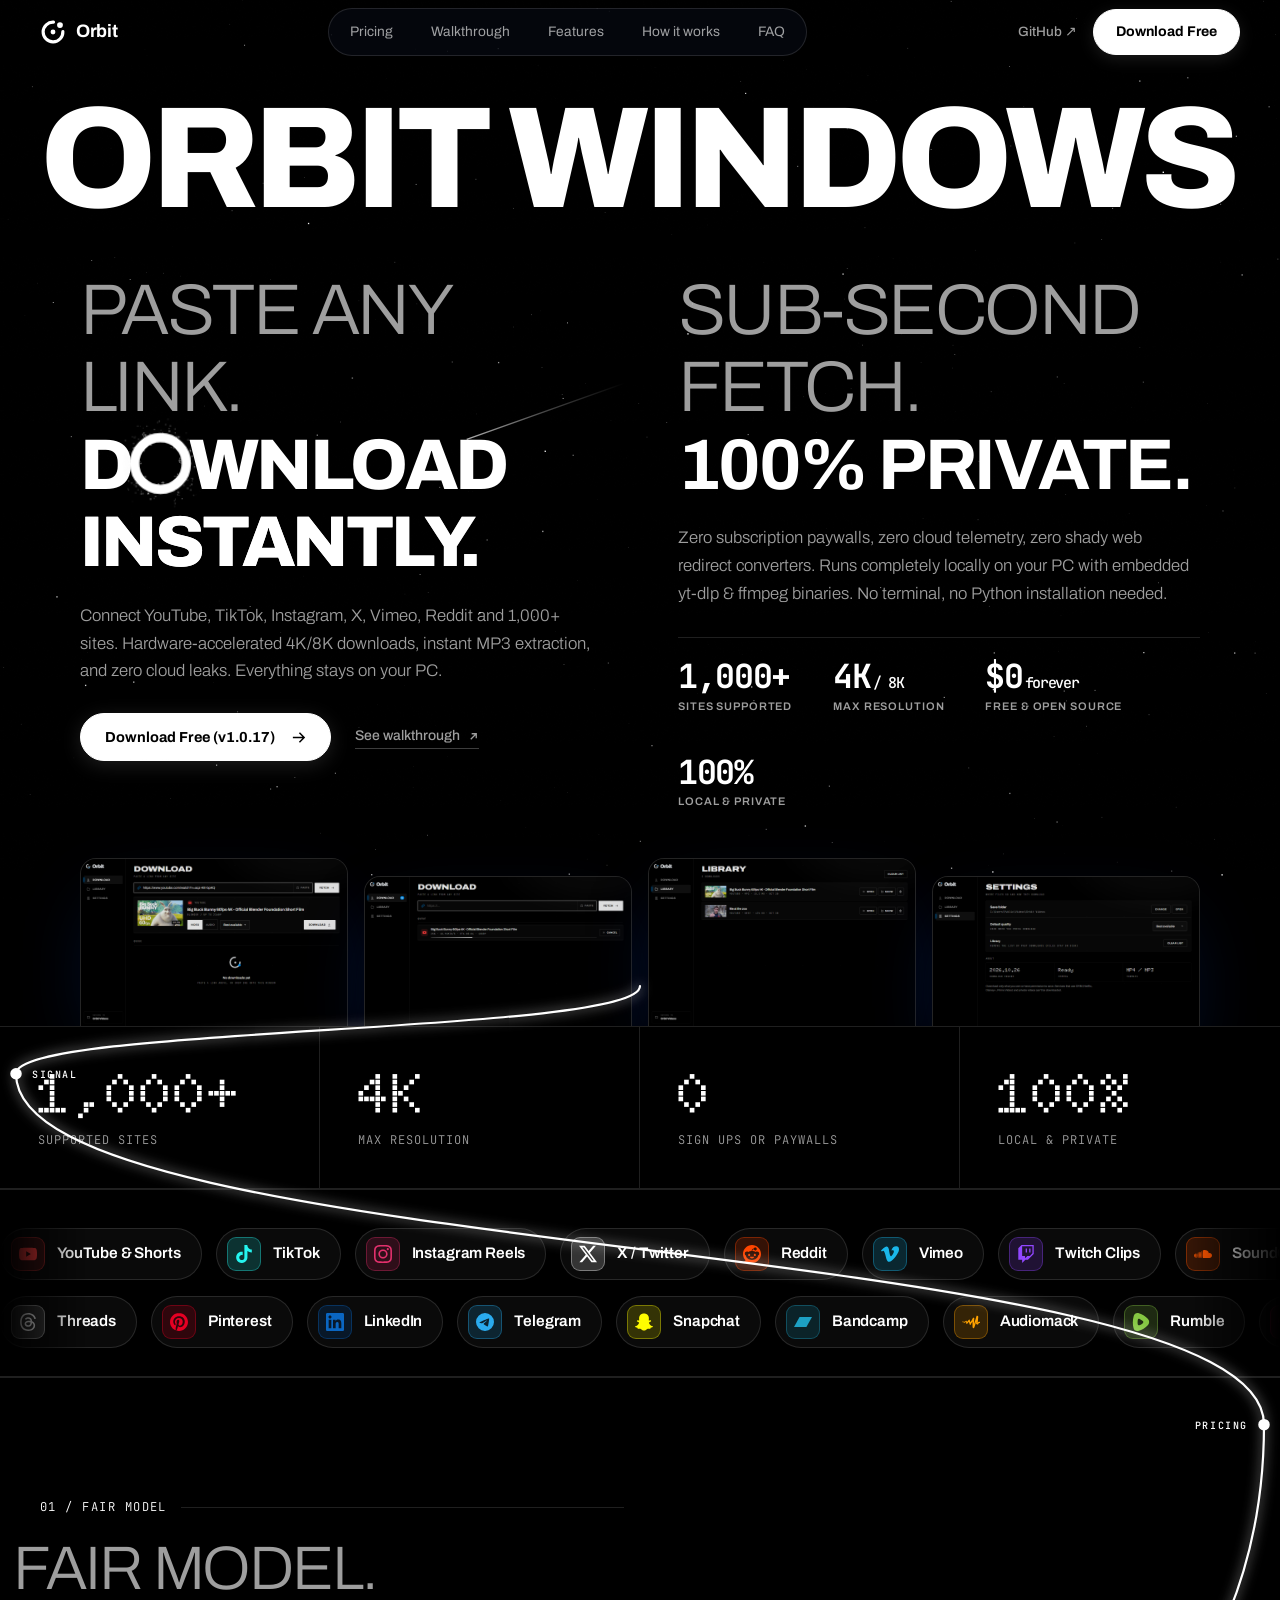
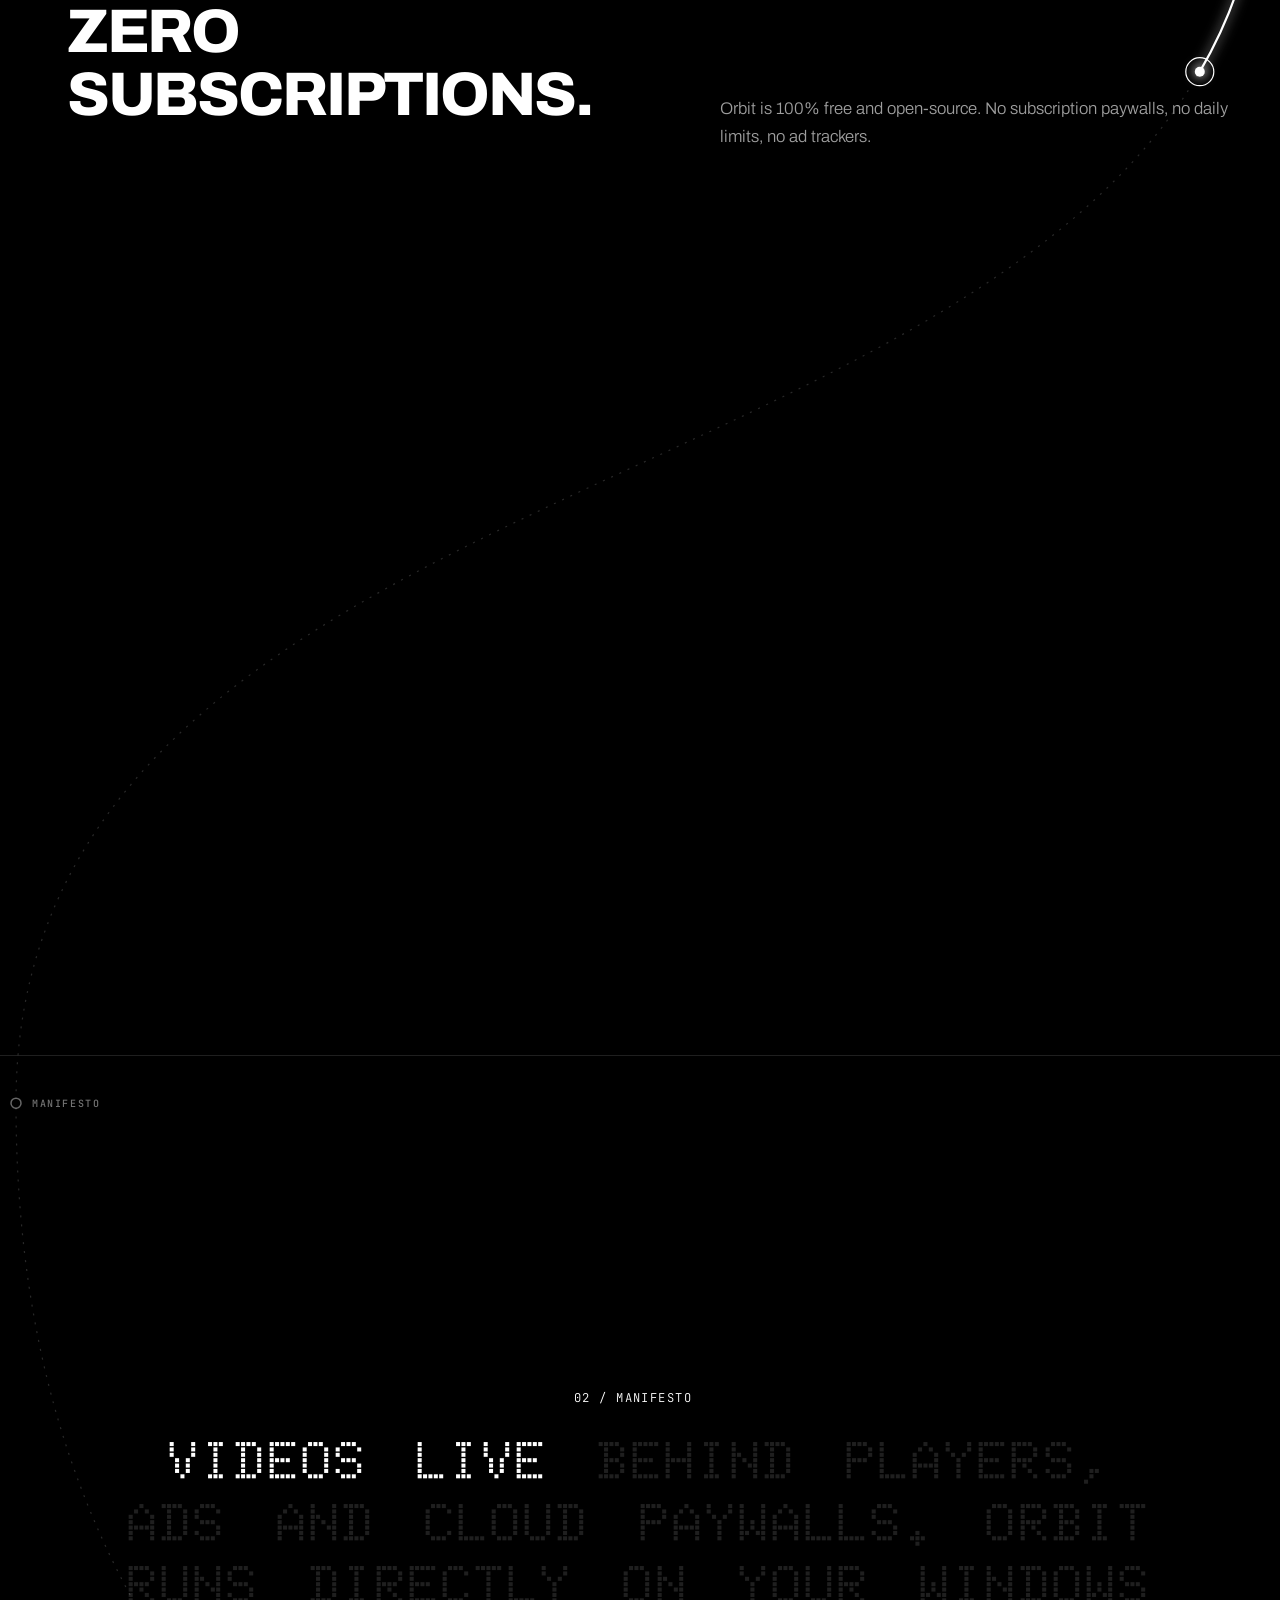
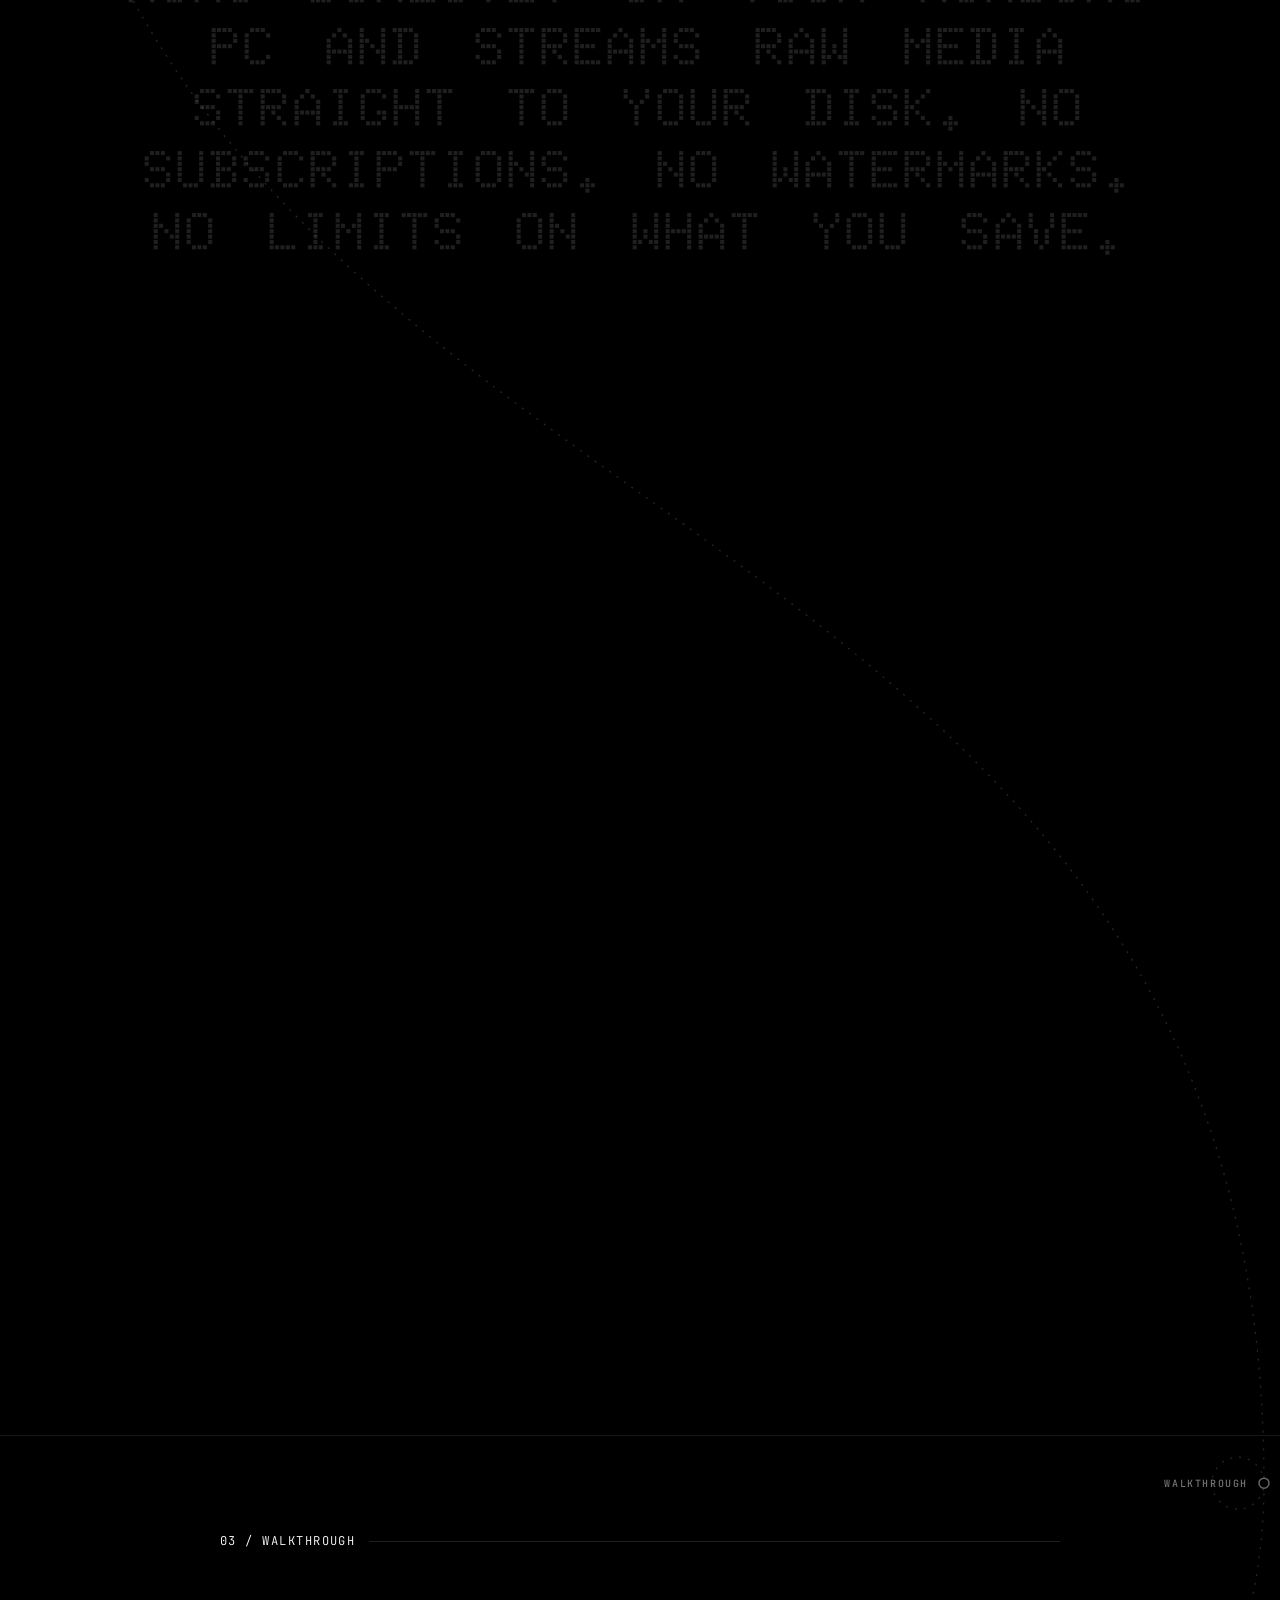
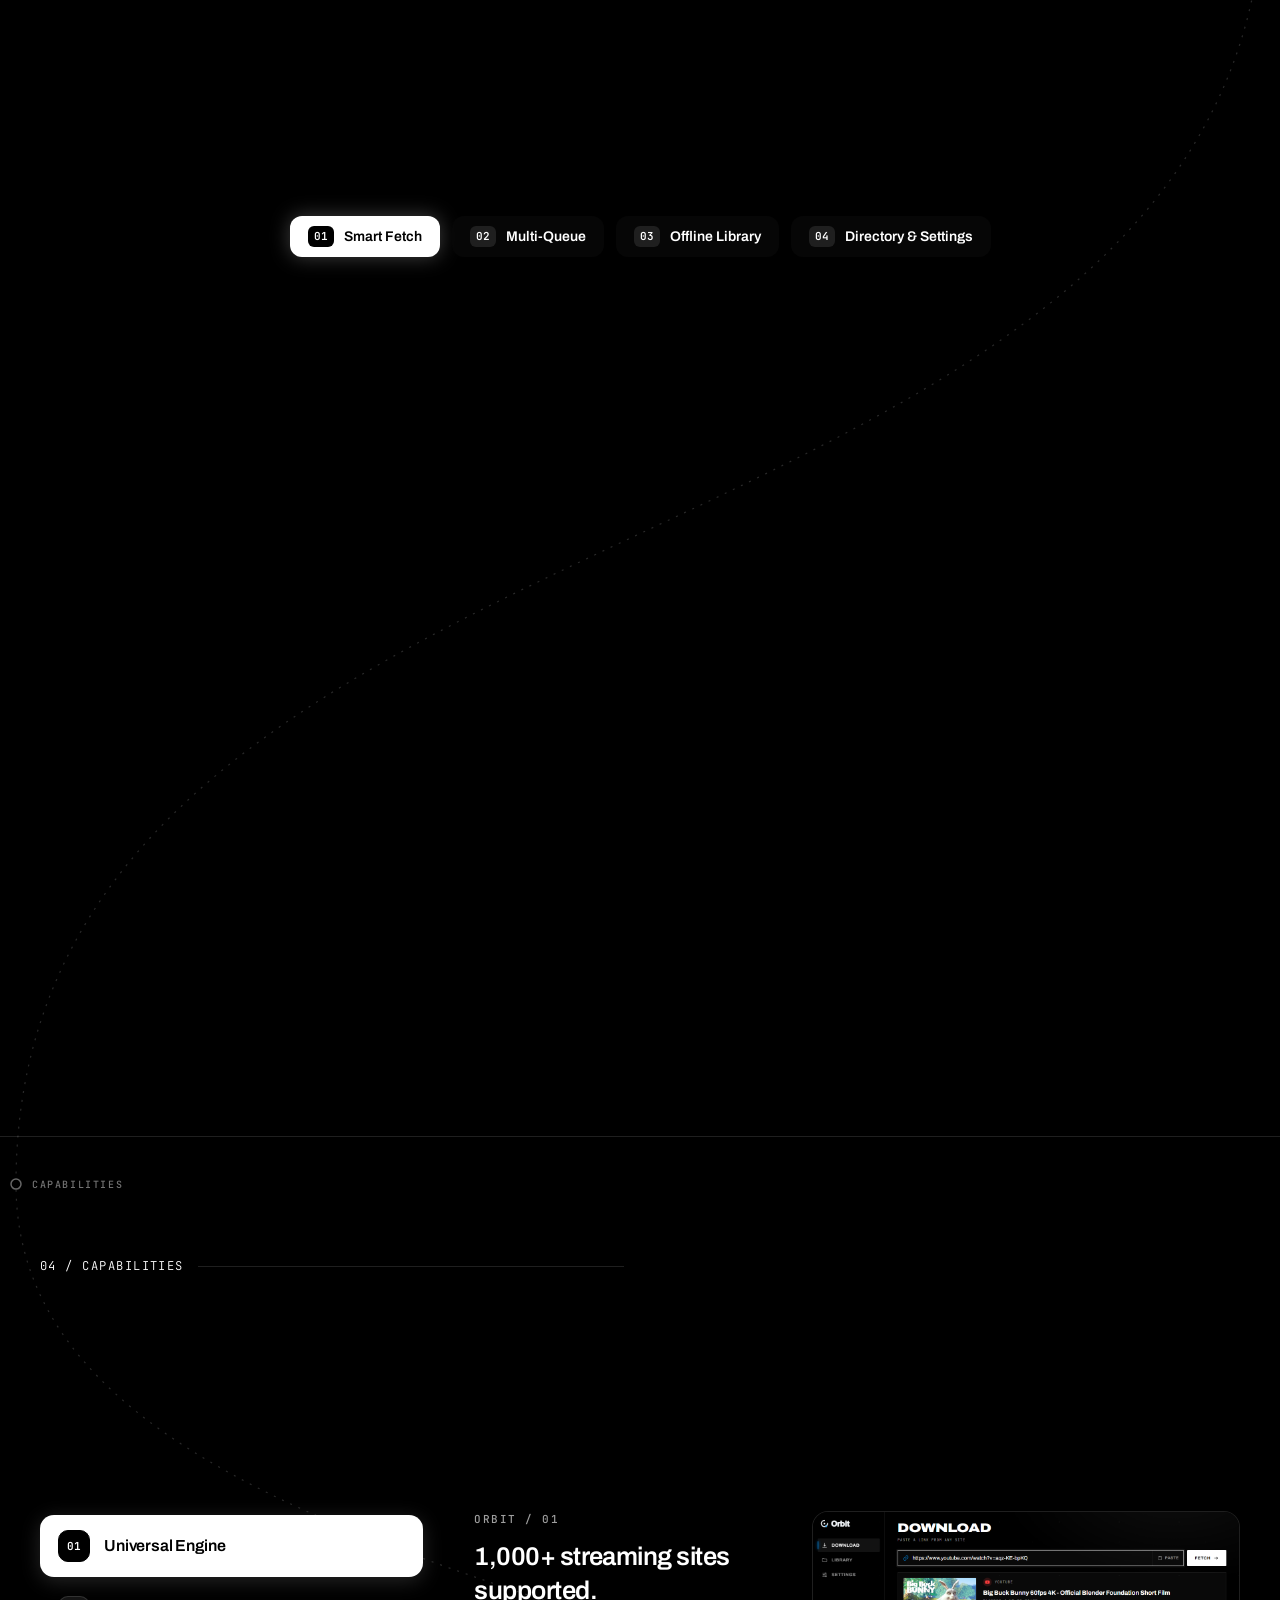
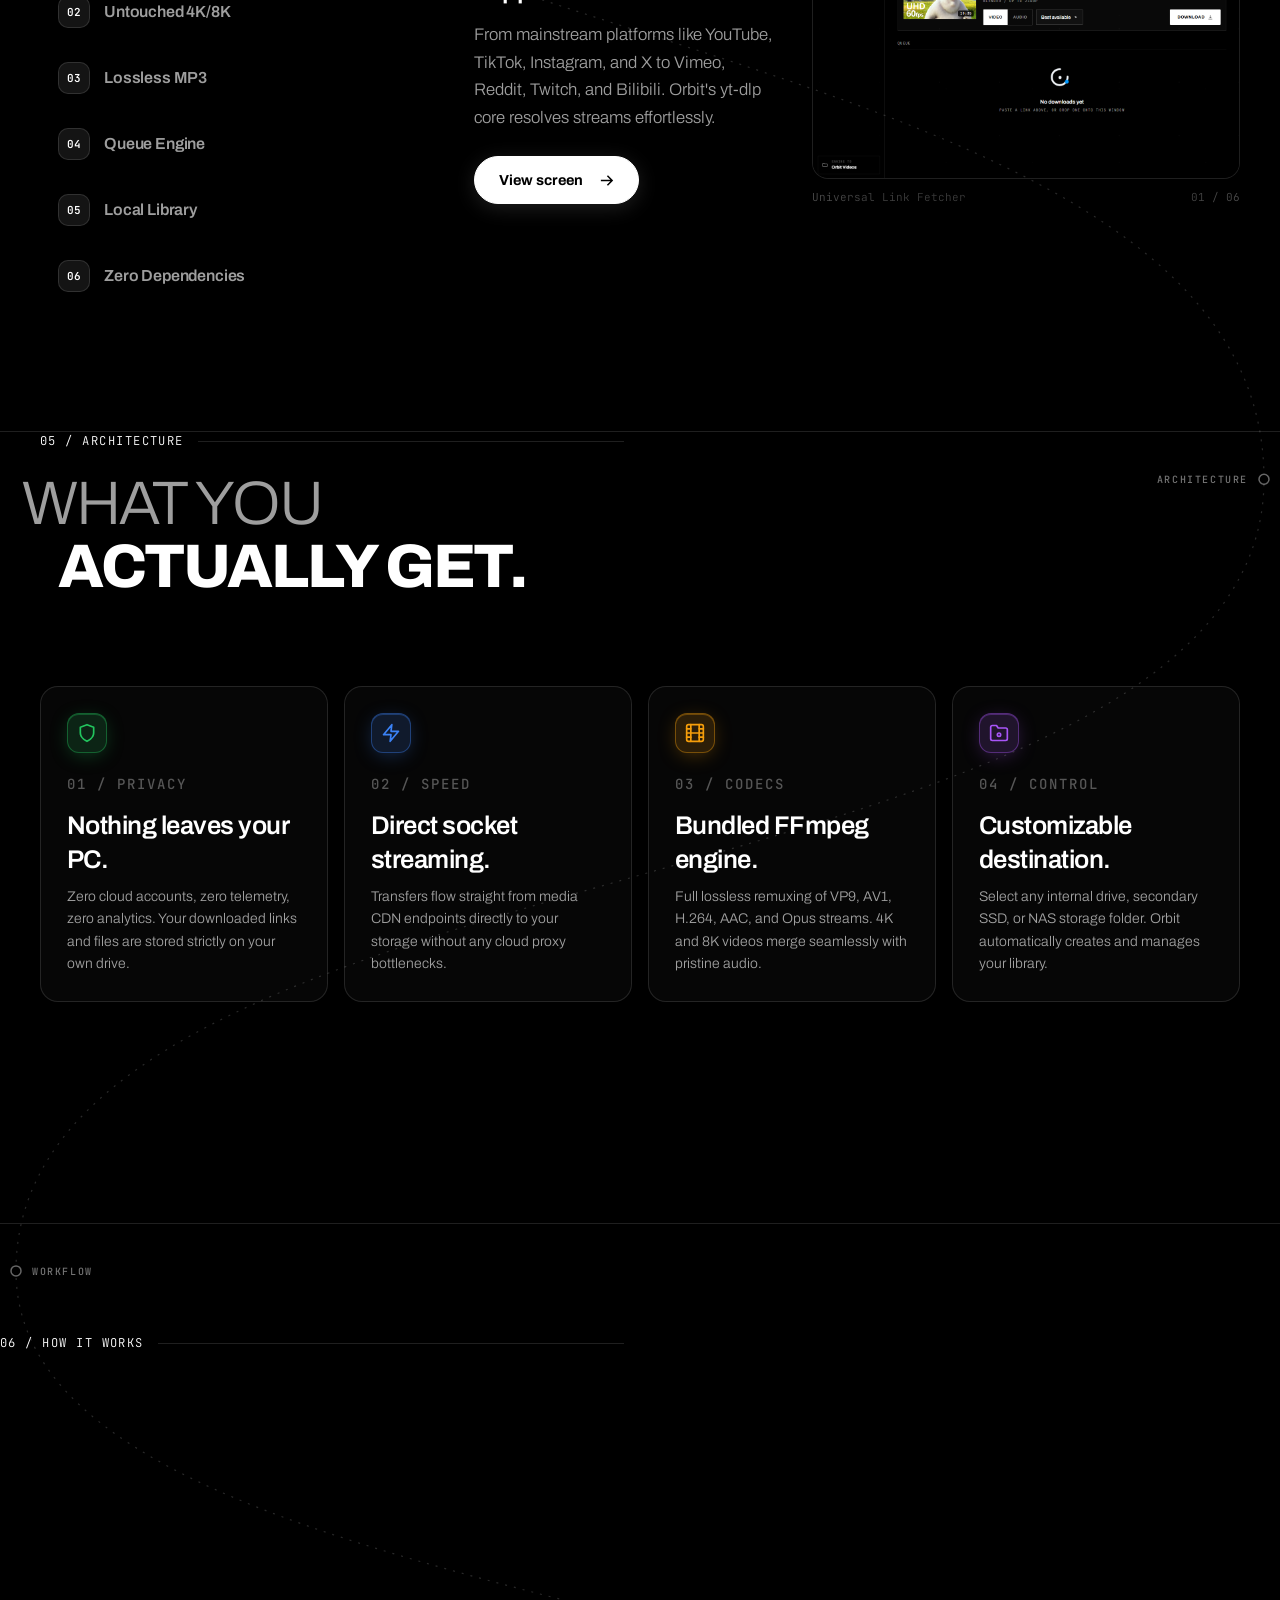
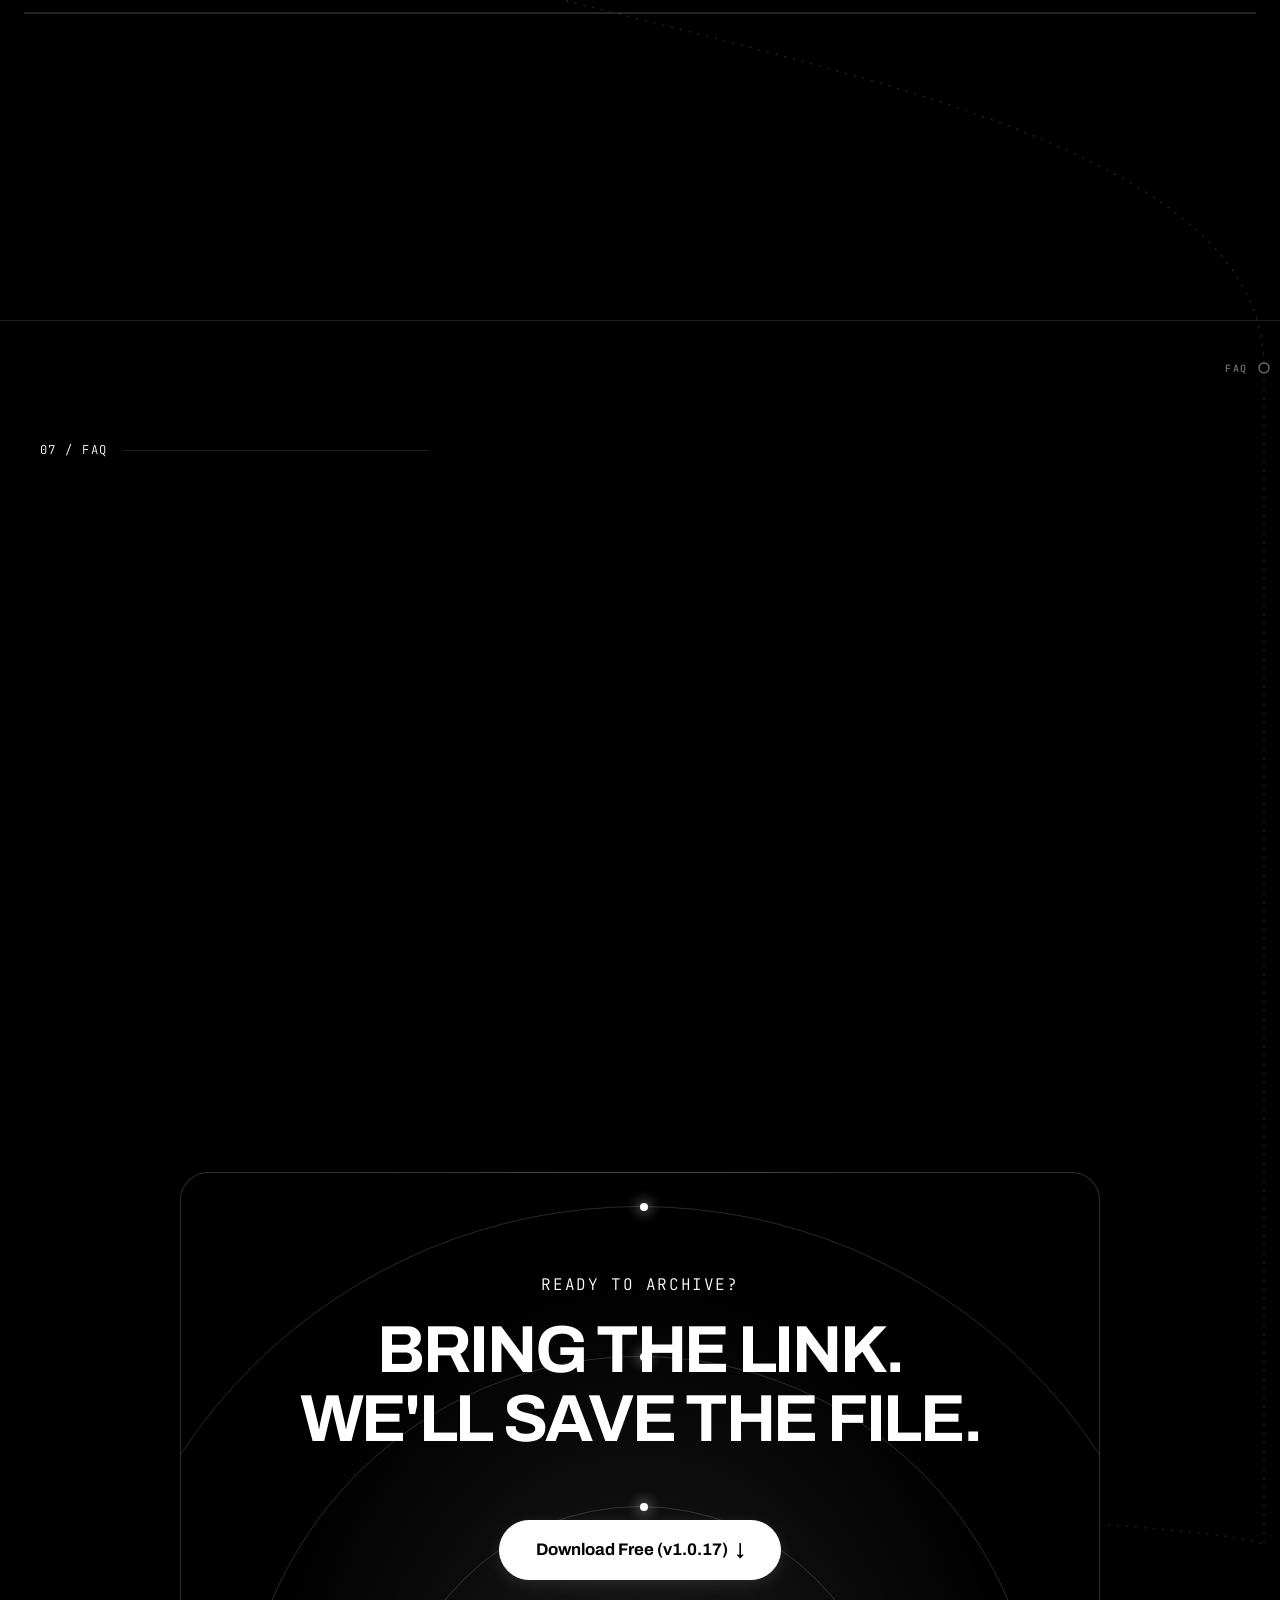
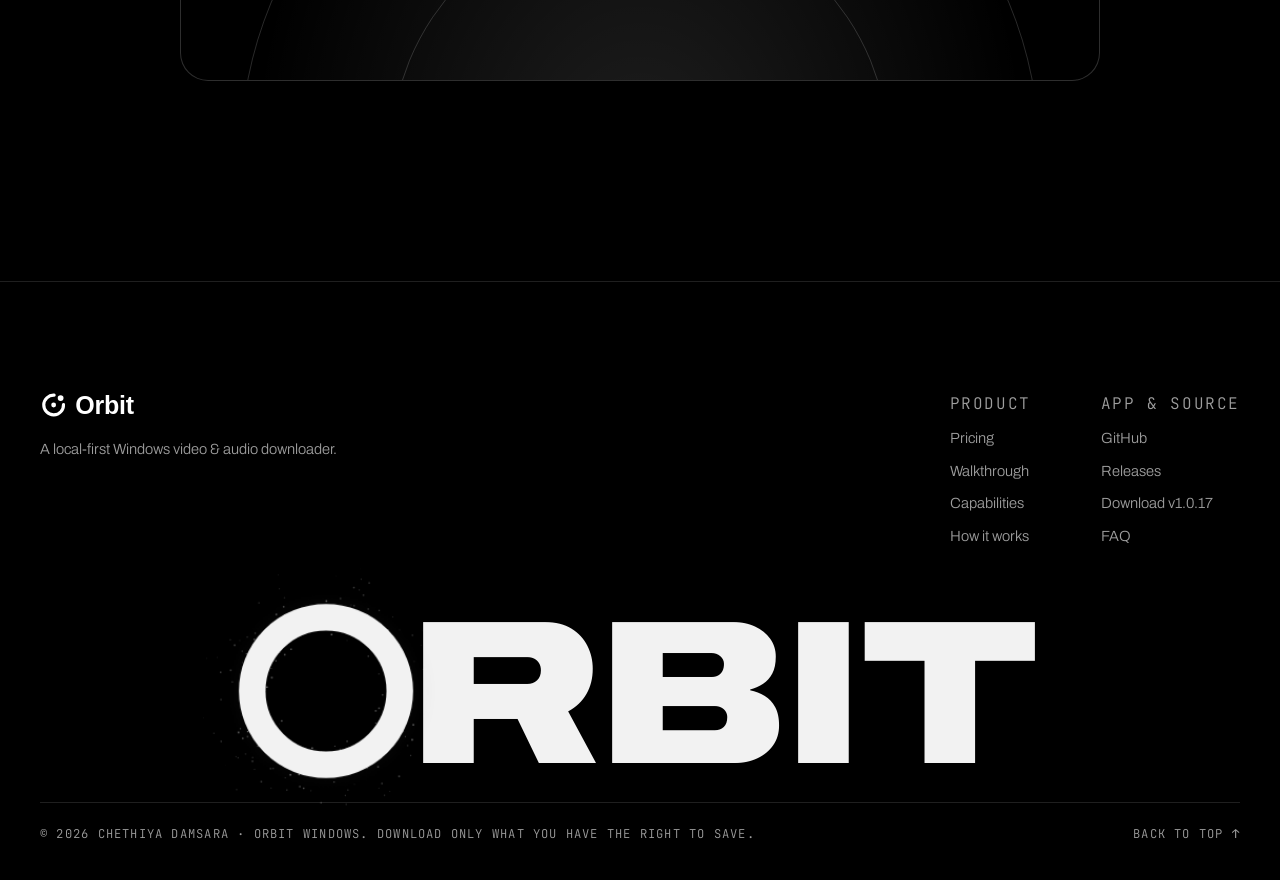
==== commit e1ddbbe1: "chore(website): auto-update download buttons to v1.0.17" ====
--- a/docs/index.html
+++ b/docs/index.html
@@ -52,7 +52,7 @@
     
     <div class="nav__actions">
       <a class="nav__gh" href="https://github.com/damsarachethiyaa-dev/orbit" target="_blank" rel="noopener noreferrer">GitHub ↗</a>
-      <a class="nav__cta pill magnetic" href="https://github.com/damsarachethiyaa-dev/orbit/releases/download/v1.0.16/Orbit-Setup.exe" download="Orbit-Setup.exe">
+      <a class="nav__cta pill magnetic" href="https://github.com/damsarachethiyaa-dev/orbit/releases/download/v1.0.17/Orbit-Setup.exe" download="Orbit-Setup.exe">
         <span>Download Free</span>
       </a>
       <button class="nav__toggle" id="navToggle" aria-label="Toggle navigation" aria-expanded="false">
@@ -74,8 +74,8 @@
       <a href="https://github.com/damsarachethiyaa-dev/orbit" target="_blank" rel="noopener noreferrer" class="mobile-link mobile-link--gh">GitHub ↗</a>
     </nav>
     <div class="nav__mobile-cta">
-      <a class="btn-primary conic-border magnetic" href="https://github.com/damsarachethiyaa-dev/orbit/releases/download/v1.0.16/Orbit-Setup.exe" download="Orbit-Setup.exe">
-        <span data-orbit-version>Download Free (v1.0.16)</span>
+      <a class="btn-primary conic-border magnetic" href="https://github.com/damsarachethiyaa-dev/orbit/releases/download/v1.0.17/Orbit-Setup.exe" download="Orbit-Setup.exe">
+        <span data-orbit-version>Download Free (v1.0.17)</span>
         <svg viewBox="0 0 16 16" fill="none" stroke="currentColor" stroke-width="1.6"><path d="M2 8h12M9 3l5 5-5 5"/></svg>
       </a>
     </div>
@@ -102,8 +102,8 @@
           <p class="lede reveal">Connect YouTube, TikTok, Instagram, X, Vimeo, Reddit and 1,000+ sites. Hardware-accelerated 4K/8K downloads, instant MP3 extraction, and zero cloud leaks. Everything stays on your PC.</p>
 
           <div class="hero__actions reveal">
-            <a class="btn-primary conic-border magnetic" href="https://github.com/damsarachethiyaa-dev/orbit/releases/download/v1.0.16/Orbit-Setup.exe" download="Orbit-Setup.exe">
-              <span data-orbit-version>Download Free (v1.0.16)</span>
+            <a class="btn-primary conic-border magnetic" href="https://github.com/damsarachethiyaa-dev/orbit/releases/download/v1.0.17/Orbit-Setup.exe" download="Orbit-Setup.exe">
+              <span data-orbit-version>Download Free (v1.0.17)</span>
               <svg viewBox="0 0 16 16" fill="none" stroke="currentColor" stroke-width="1.6"><path d="M2 8h12M9 3l5 5-5 5"/></svg>
             </a>
             <a class="link-arrow" href="#walkthrough">
@@ -259,8 +259,8 @@
             <li>Local offline media library &amp; folder reveal</li>
             <li>Zero cloud tracking or telemetry</li>
           </ul>
-          <a class="btn-primary conic-border magnetic" href="https://github.com/damsarachethiyaa-dev/orbit/releases/download/v1.0.16/Orbit-Setup.exe" download="Orbit-Setup.exe">
-            <span data-orbit-version>Download Free (v1.0.16)</span>
+          <a class="btn-primary conic-border magnetic" href="https://github.com/damsarachethiyaa-dev/orbit/releases/download/v1.0.17/Orbit-Setup.exe" download="Orbit-Setup.exe">
+            <span data-orbit-version>Download Free (v1.0.17)</span>
             <svg viewBox="0 0 16 16" fill="none" stroke="currentColor" stroke-width="1.6"><path d="M2 8h12M9 3l5 5-5 5"/></svg>
           </a>
         </article>
@@ -568,8 +568,8 @@
       <div class="cta-rings" aria-hidden="true"><i></i><i></i><i></i></div>
       <p class="mono tiny accent">Ready to archive?</p>
       <h2><span class="thin">BRING THE LINK.</span><br><span class="bold">WE'LL SAVE THE FILE.</span></h2>
-      <a class="pill big-pill magnetic" style="display:inline-flex;margin:28px auto 0;" href="https://github.com/damsarachethiyaa-dev/orbit/releases/download/v1.0.16/Orbit-Setup.exe" download="Orbit-Setup.exe">
-        <span data-orbit-version>Download Free (v1.0.16)</span>
+      <a class="pill big-pill magnetic" style="display:inline-flex;margin:28px auto 0;" href="https://github.com/damsarachethiyaa-dev/orbit/releases/download/v1.0.17/Orbit-Setup.exe" download="Orbit-Setup.exe">
+        <span data-orbit-version>Download Free (v1.0.17)</span>
         <span aria-hidden="true">↓</span>
       </a>
     </div>
@@ -600,7 +600,7 @@
         <p class="mono tiny dim">App &amp; Source</p>
         <a href="https://github.com/damsarachethiyaa-dev/orbit" target="_blank" rel="noopener noreferrer">GitHub</a>
         <a href="https://github.com/damsarachethiyaa-dev/orbit/releases" target="_blank" rel="noopener noreferrer">Releases</a>
-        <a href="https://github.com/damsarachethiyaa-dev/orbit/releases/download/v1.0.16/Orbit-Setup.exe" download="Orbit-Setup.exe" data-orbit-footer-version>Download v1.0.16</a>
+        <a href="https://github.com/damsarachethiyaa-dev/orbit/releases/download/v1.0.17/Orbit-Setup.exe" download="Orbit-Setup.exe" data-orbit-footer-version>Download v1.0.17</a>
         <a href="#faq">FAQ</a>
       </div>
     </div>
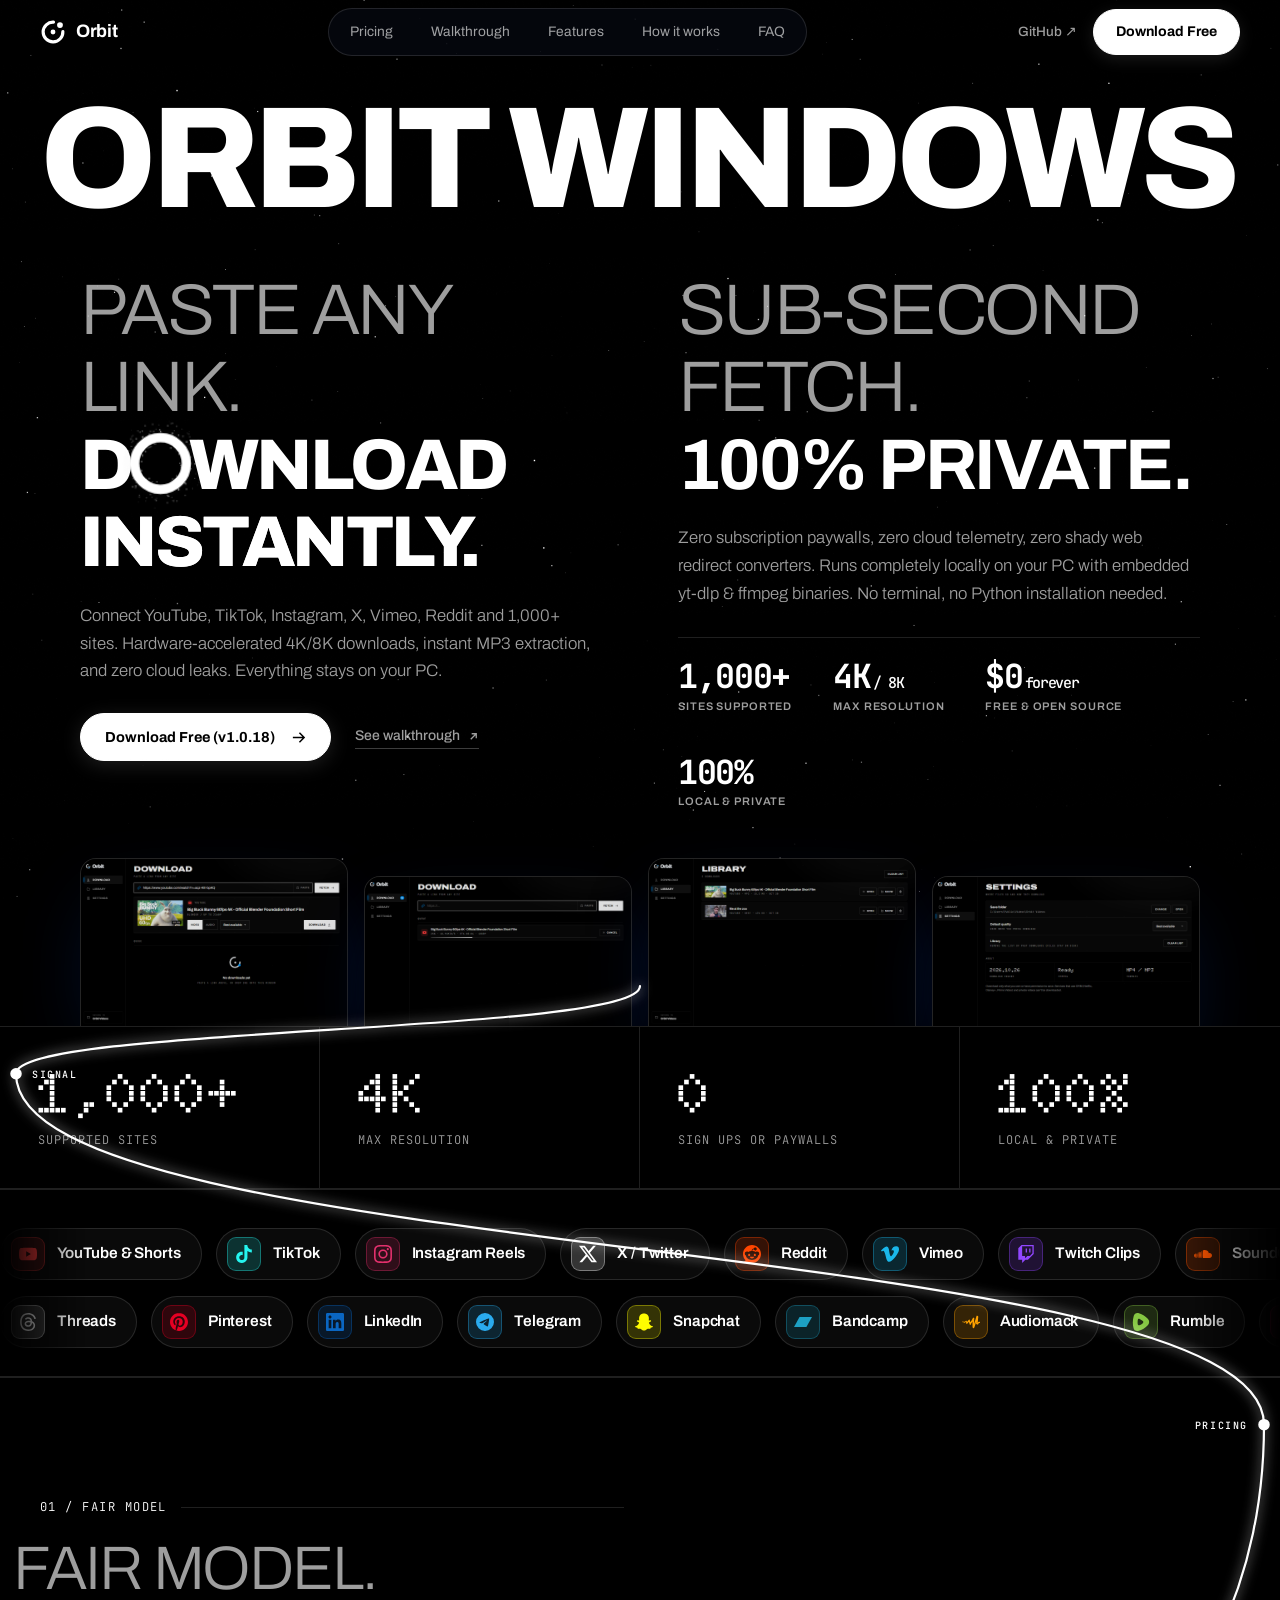
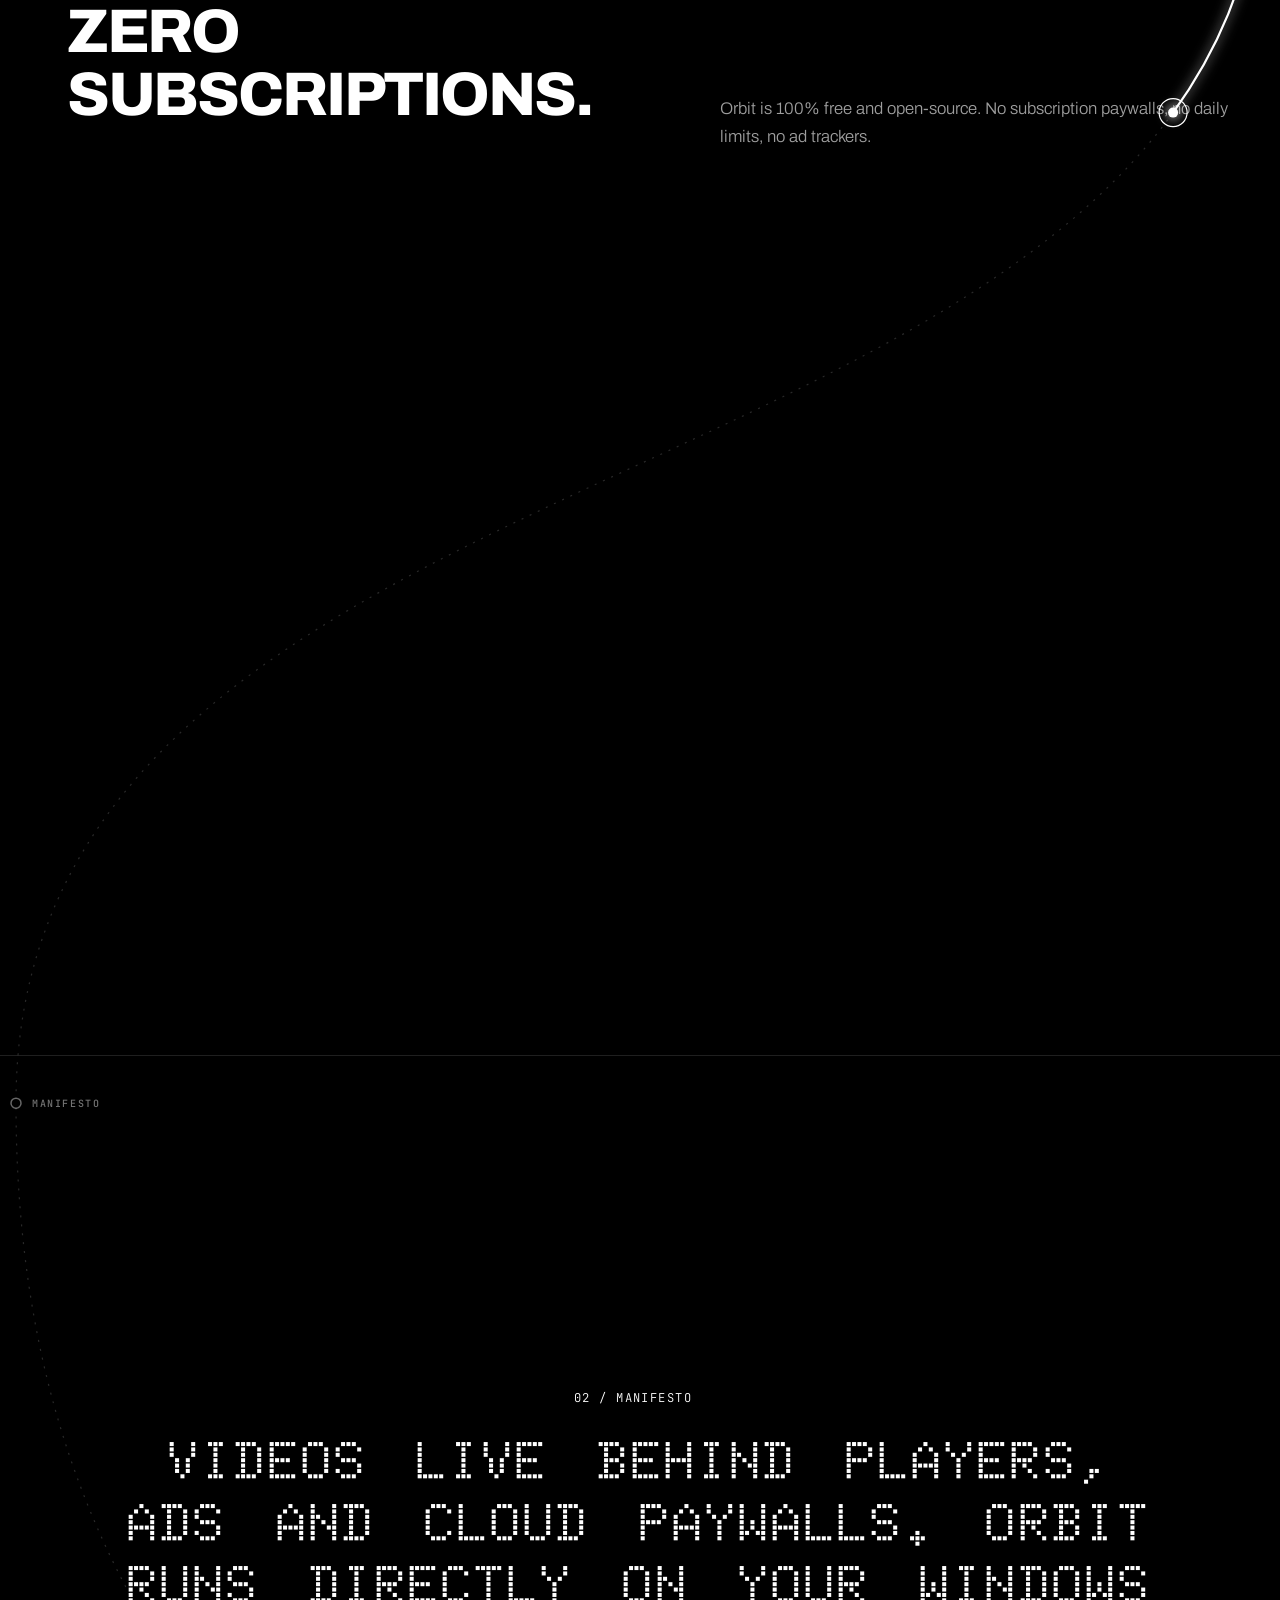
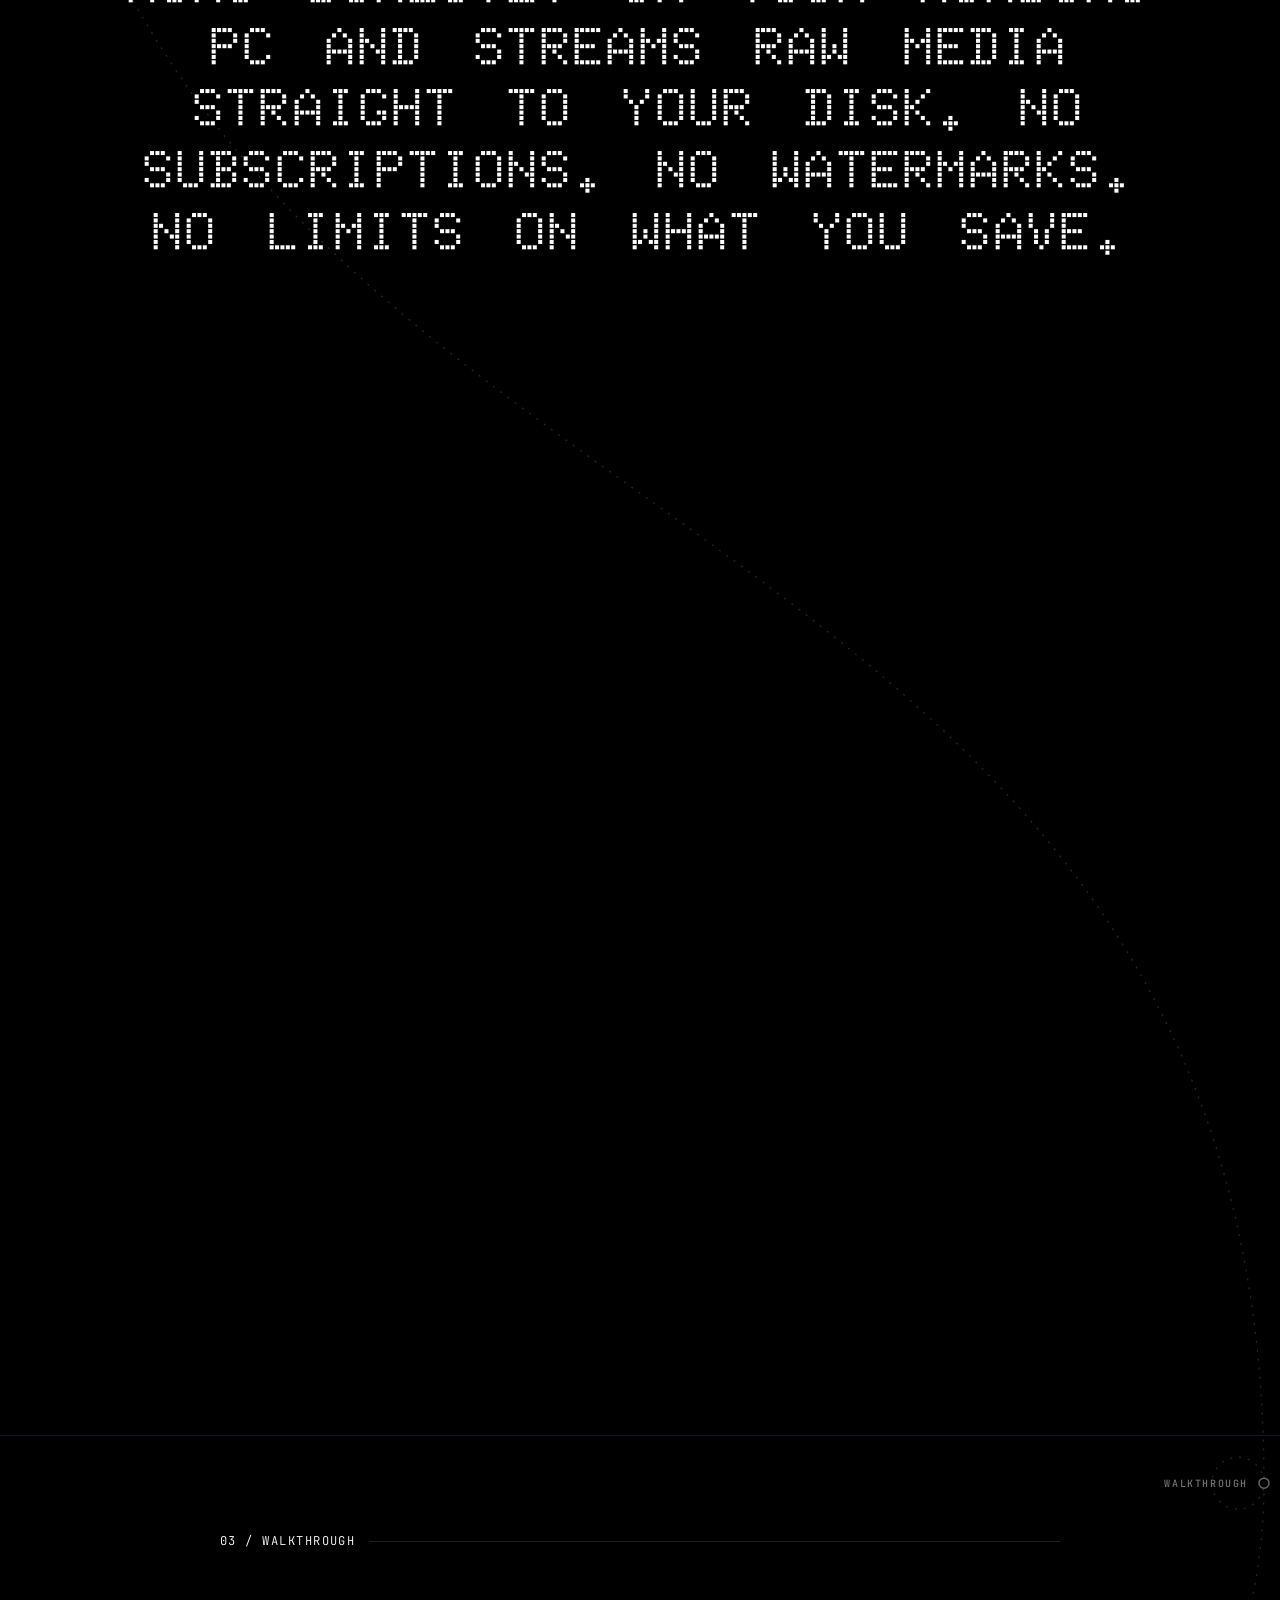
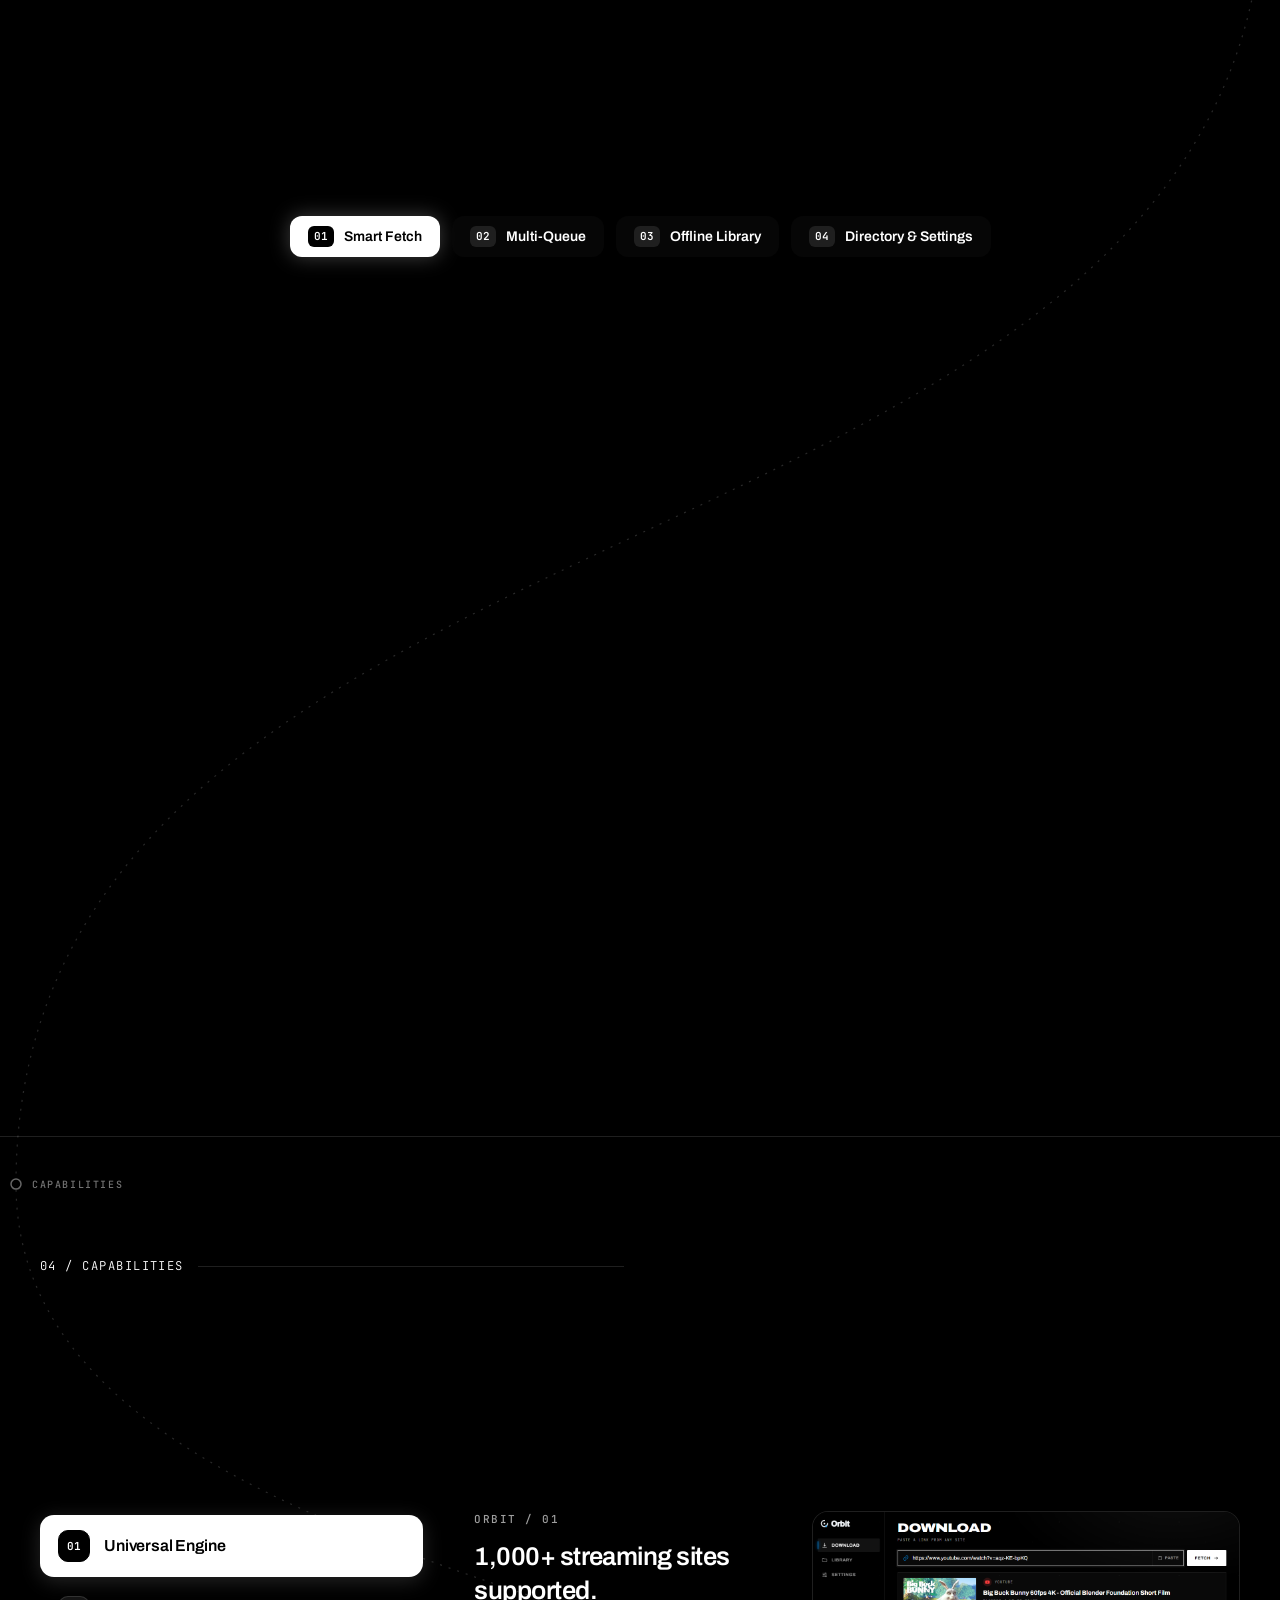
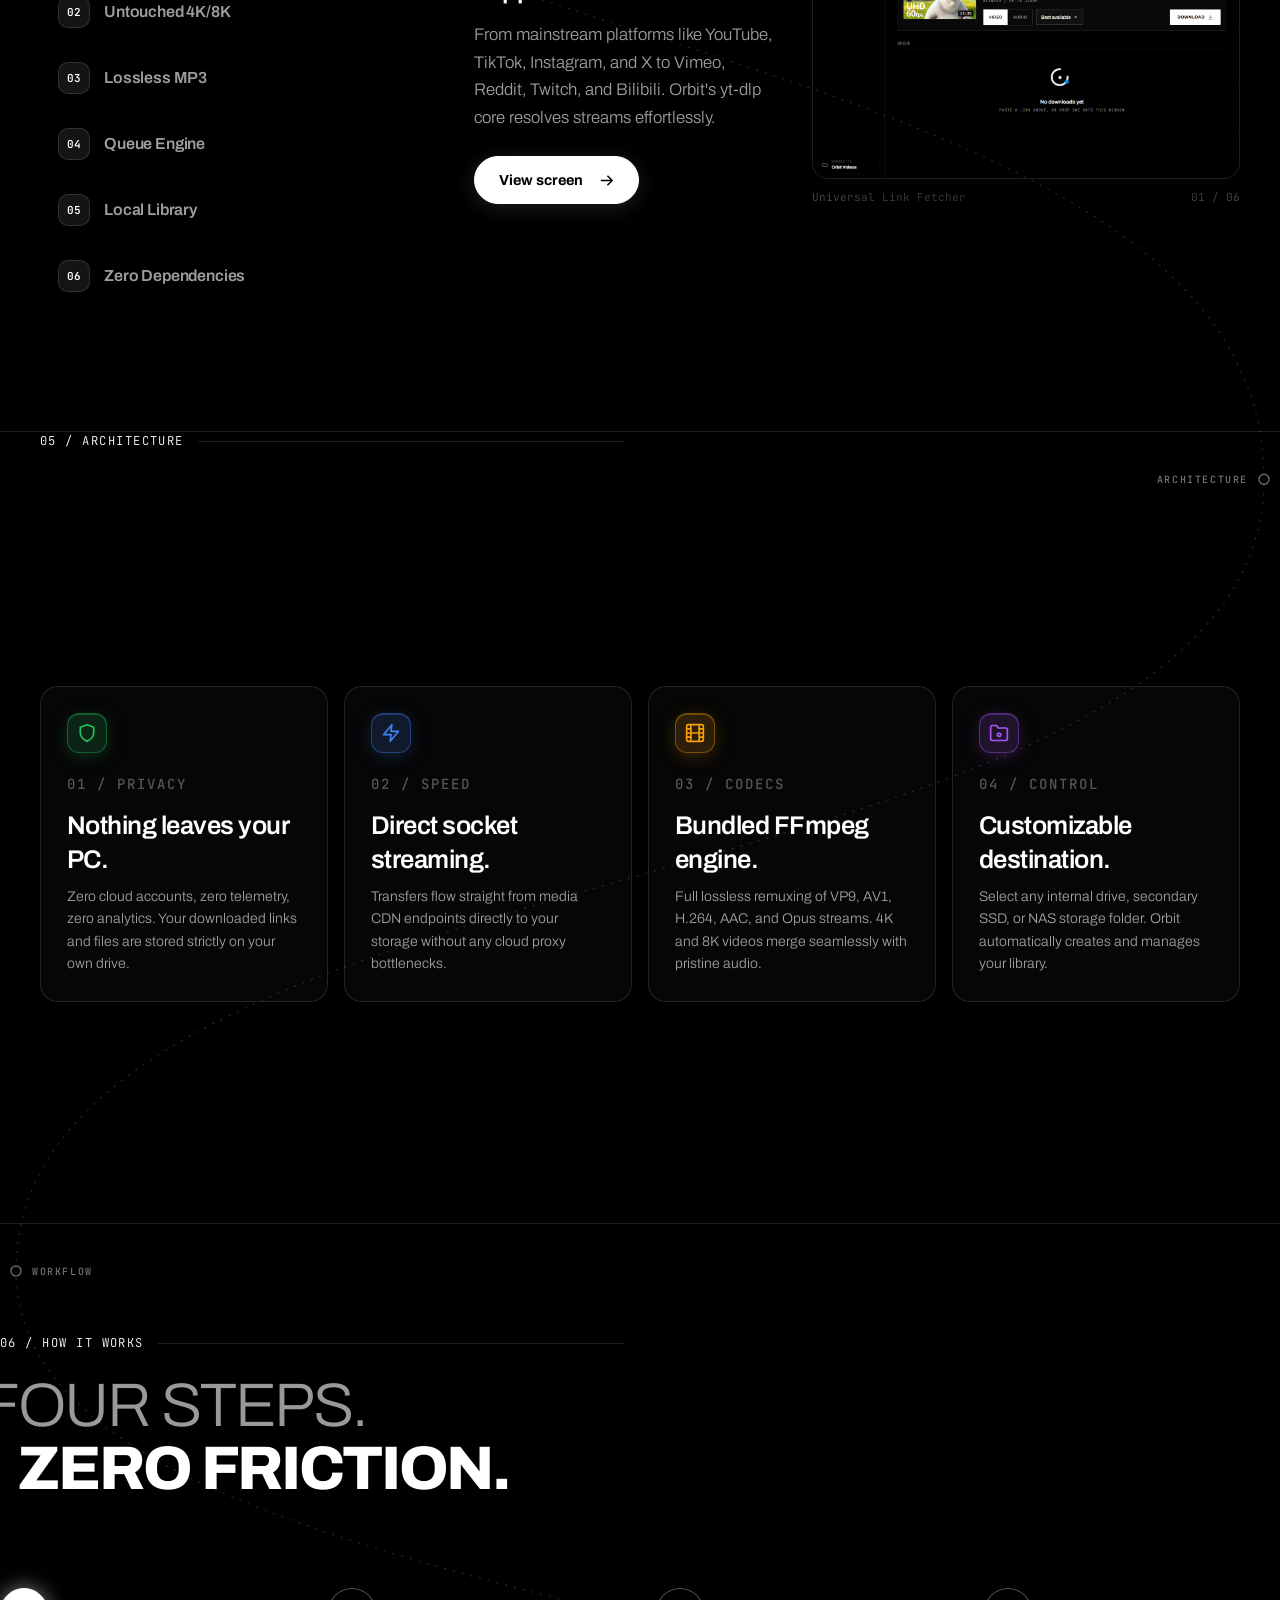
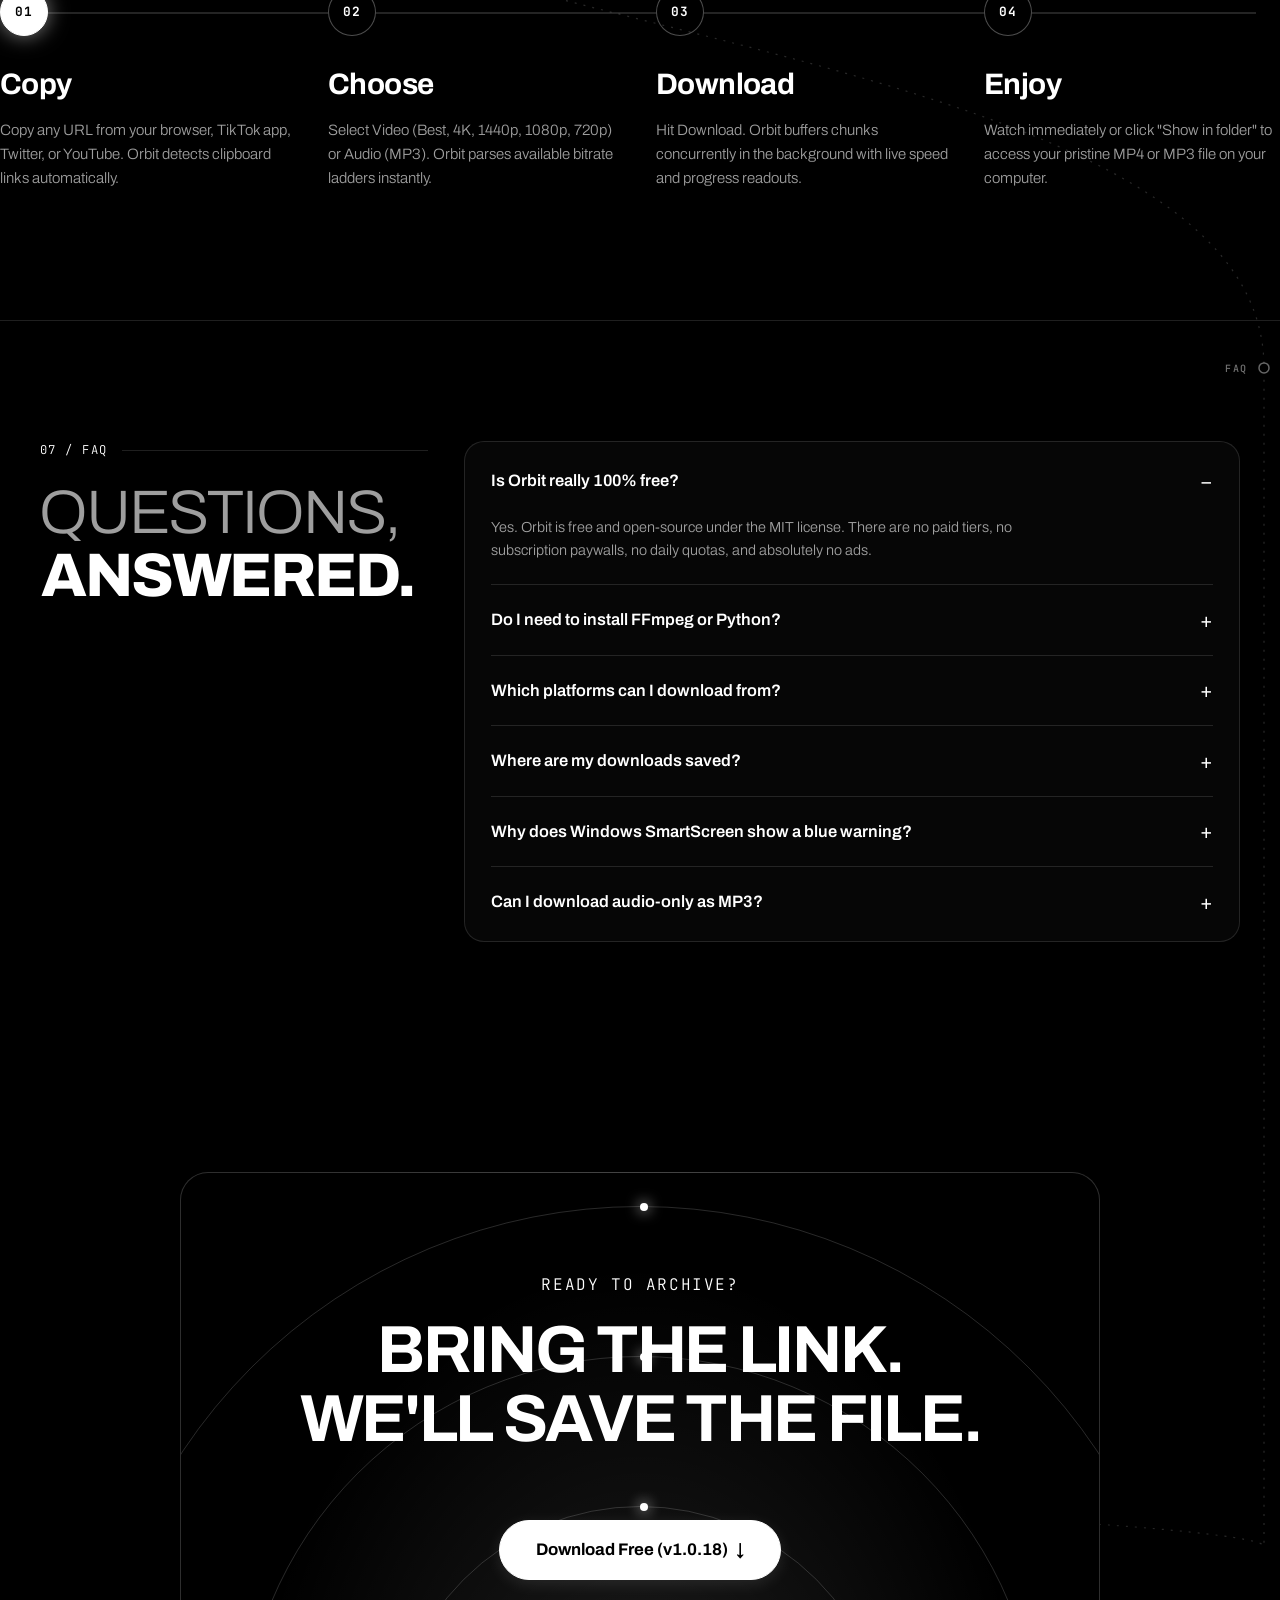
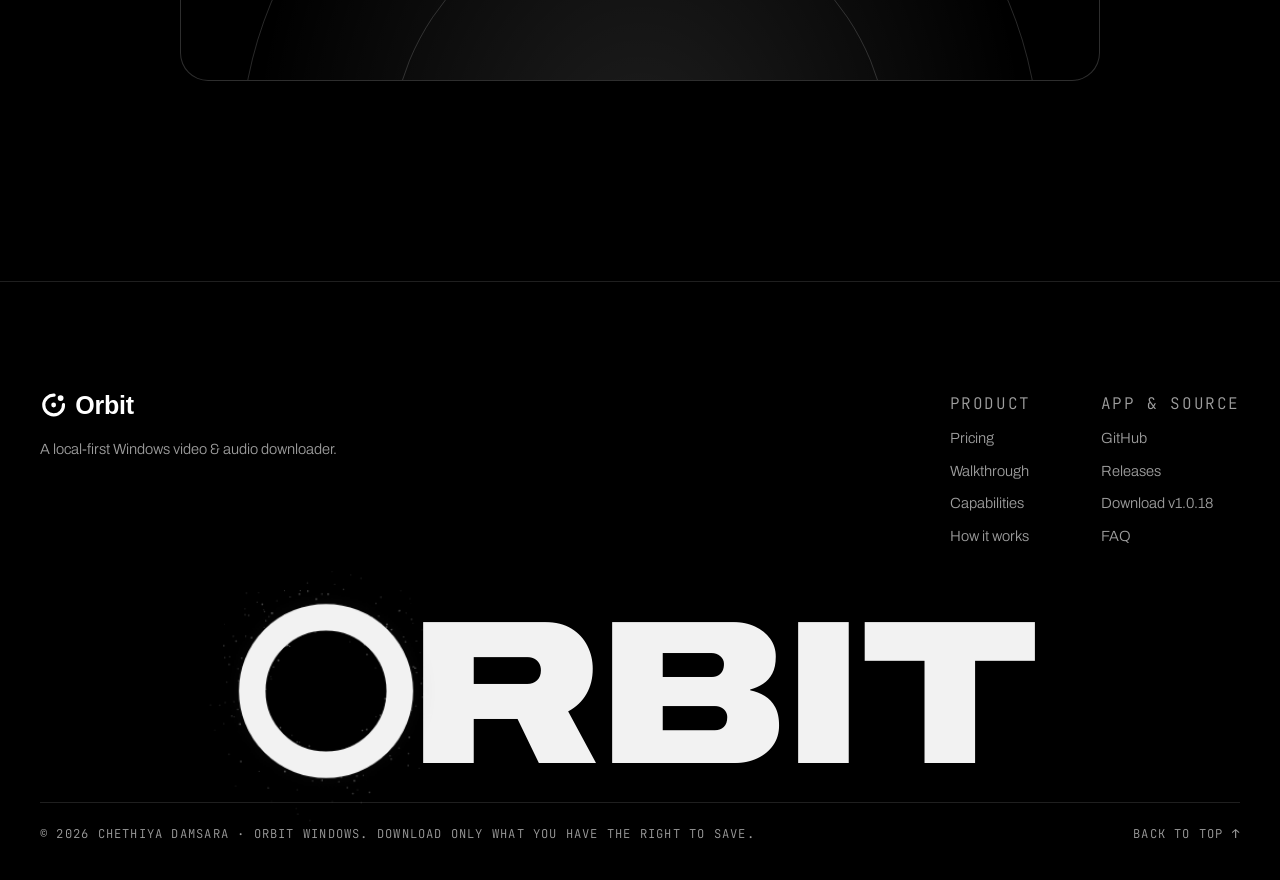
==== commit 250033e8: "chore: bump version to 1.0.18 (code 118) for Android and Windows release" ====
--- a/docs/index.html
+++ b/docs/index.html
@@ -52,7 +52,7 @@
     
     <div class="nav__actions">
       <a class="nav__gh" href="https://github.com/damsarachethiyaa-dev/orbit" target="_blank" rel="noopener noreferrer">GitHub ↗</a>
-      <a class="nav__cta pill magnetic" href="https://github.com/damsarachethiyaa-dev/orbit/releases/download/v1.0.17/Orbit-Setup.exe" download="Orbit-Setup.exe">
+      <a class="nav__cta pill magnetic" href="https://github.com/damsarachethiyaa-dev/orbit/releases/download/v1.0.18/Orbit-Setup.exe" download="Orbit-Setup.exe">
         <span>Download Free</span>
       </a>
       <button class="nav__toggle" id="navToggle" aria-label="Toggle navigation" aria-expanded="false">
@@ -74,8 +74,8 @@
       <a href="https://github.com/damsarachethiyaa-dev/orbit" target="_blank" rel="noopener noreferrer" class="mobile-link mobile-link--gh">GitHub ↗</a>
     </nav>
     <div class="nav__mobile-cta">
-      <a class="btn-primary conic-border magnetic" href="https://github.com/damsarachethiyaa-dev/orbit/releases/download/v1.0.17/Orbit-Setup.exe" download="Orbit-Setup.exe">
-        <span data-orbit-version>Download Free (v1.0.17)</span>
+      <a class="btn-primary conic-border magnetic" href="https://github.com/damsarachethiyaa-dev/orbit/releases/download/v1.0.18/Orbit-Setup.exe" download="Orbit-Setup.exe">
+        <span data-orbit-version>Download Free (v1.0.18)</span>
         <svg viewBox="0 0 16 16" fill="none" stroke="currentColor" stroke-width="1.6"><path d="M2 8h12M9 3l5 5-5 5"/></svg>
       </a>
     </div>
@@ -102,8 +102,8 @@
           <p class="lede reveal">Connect YouTube, TikTok, Instagram, X, Vimeo, Reddit and 1,000+ sites. Hardware-accelerated 4K/8K downloads, instant MP3 extraction, and zero cloud leaks. Everything stays on your PC.</p>
 
           <div class="hero__actions reveal">
-            <a class="btn-primary conic-border magnetic" href="https://github.com/damsarachethiyaa-dev/orbit/releases/download/v1.0.17/Orbit-Setup.exe" download="Orbit-Setup.exe">
-              <span data-orbit-version>Download Free (v1.0.17)</span>
+            <a class="btn-primary conic-border magnetic" href="https://github.com/damsarachethiyaa-dev/orbit/releases/download/v1.0.18/Orbit-Setup.exe" download="Orbit-Setup.exe">
+              <span data-orbit-version>Download Free (v1.0.18)</span>
               <svg viewBox="0 0 16 16" fill="none" stroke="currentColor" stroke-width="1.6"><path d="M2 8h12M9 3l5 5-5 5"/></svg>
             </a>
             <a class="link-arrow" href="#walkthrough">
@@ -259,8 +259,8 @@
             <li>Local offline media library &amp; folder reveal</li>
             <li>Zero cloud tracking or telemetry</li>
           </ul>
-          <a class="btn-primary conic-border magnetic" href="https://github.com/damsarachethiyaa-dev/orbit/releases/download/v1.0.17/Orbit-Setup.exe" download="Orbit-Setup.exe">
-            <span data-orbit-version>Download Free (v1.0.17)</span>
+          <a class="btn-primary conic-border magnetic" href="https://github.com/damsarachethiyaa-dev/orbit/releases/download/v1.0.18/Orbit-Setup.exe" download="Orbit-Setup.exe">
+            <span data-orbit-version>Download Free (v1.0.18)</span>
             <svg viewBox="0 0 16 16" fill="none" stroke="currentColor" stroke-width="1.6"><path d="M2 8h12M9 3l5 5-5 5"/></svg>
           </a>
         </article>
@@ -568,8 +568,8 @@
       <div class="cta-rings" aria-hidden="true"><i></i><i></i><i></i></div>
       <p class="mono tiny accent">Ready to archive?</p>
       <h2><span class="thin">BRING THE LINK.</span><br><span class="bold">WE'LL SAVE THE FILE.</span></h2>
-      <a class="pill big-pill magnetic" style="display:inline-flex;margin:28px auto 0;" href="https://github.com/damsarachethiyaa-dev/orbit/releases/download/v1.0.17/Orbit-Setup.exe" download="Orbit-Setup.exe">
-        <span data-orbit-version>Download Free (v1.0.17)</span>
+      <a class="pill big-pill magnetic" style="display:inline-flex;margin:28px auto 0;" href="https://github.com/damsarachethiyaa-dev/orbit/releases/download/v1.0.18/Orbit-Setup.exe" download="Orbit-Setup.exe">
+        <span data-orbit-version>Download Free (v1.0.18)</span>
         <span aria-hidden="true">↓</span>
       </a>
     </div>
@@ -600,7 +600,7 @@
         <p class="mono tiny dim">App &amp; Source</p>
         <a href="https://github.com/damsarachethiyaa-dev/orbit" target="_blank" rel="noopener noreferrer">GitHub</a>
         <a href="https://github.com/damsarachethiyaa-dev/orbit/releases" target="_blank" rel="noopener noreferrer">Releases</a>
-        <a href="https://github.com/damsarachethiyaa-dev/orbit/releases/download/v1.0.17/Orbit-Setup.exe" download="Orbit-Setup.exe" data-orbit-footer-version>Download v1.0.17</a>
+        <a href="https://github.com/damsarachethiyaa-dev/orbit/releases/download/v1.0.18/Orbit-Setup.exe" download="Orbit-Setup.exe" data-orbit-footer-version>Download v1.0.18</a>
         <a href="#faq">FAQ</a>
       </div>
     </div>
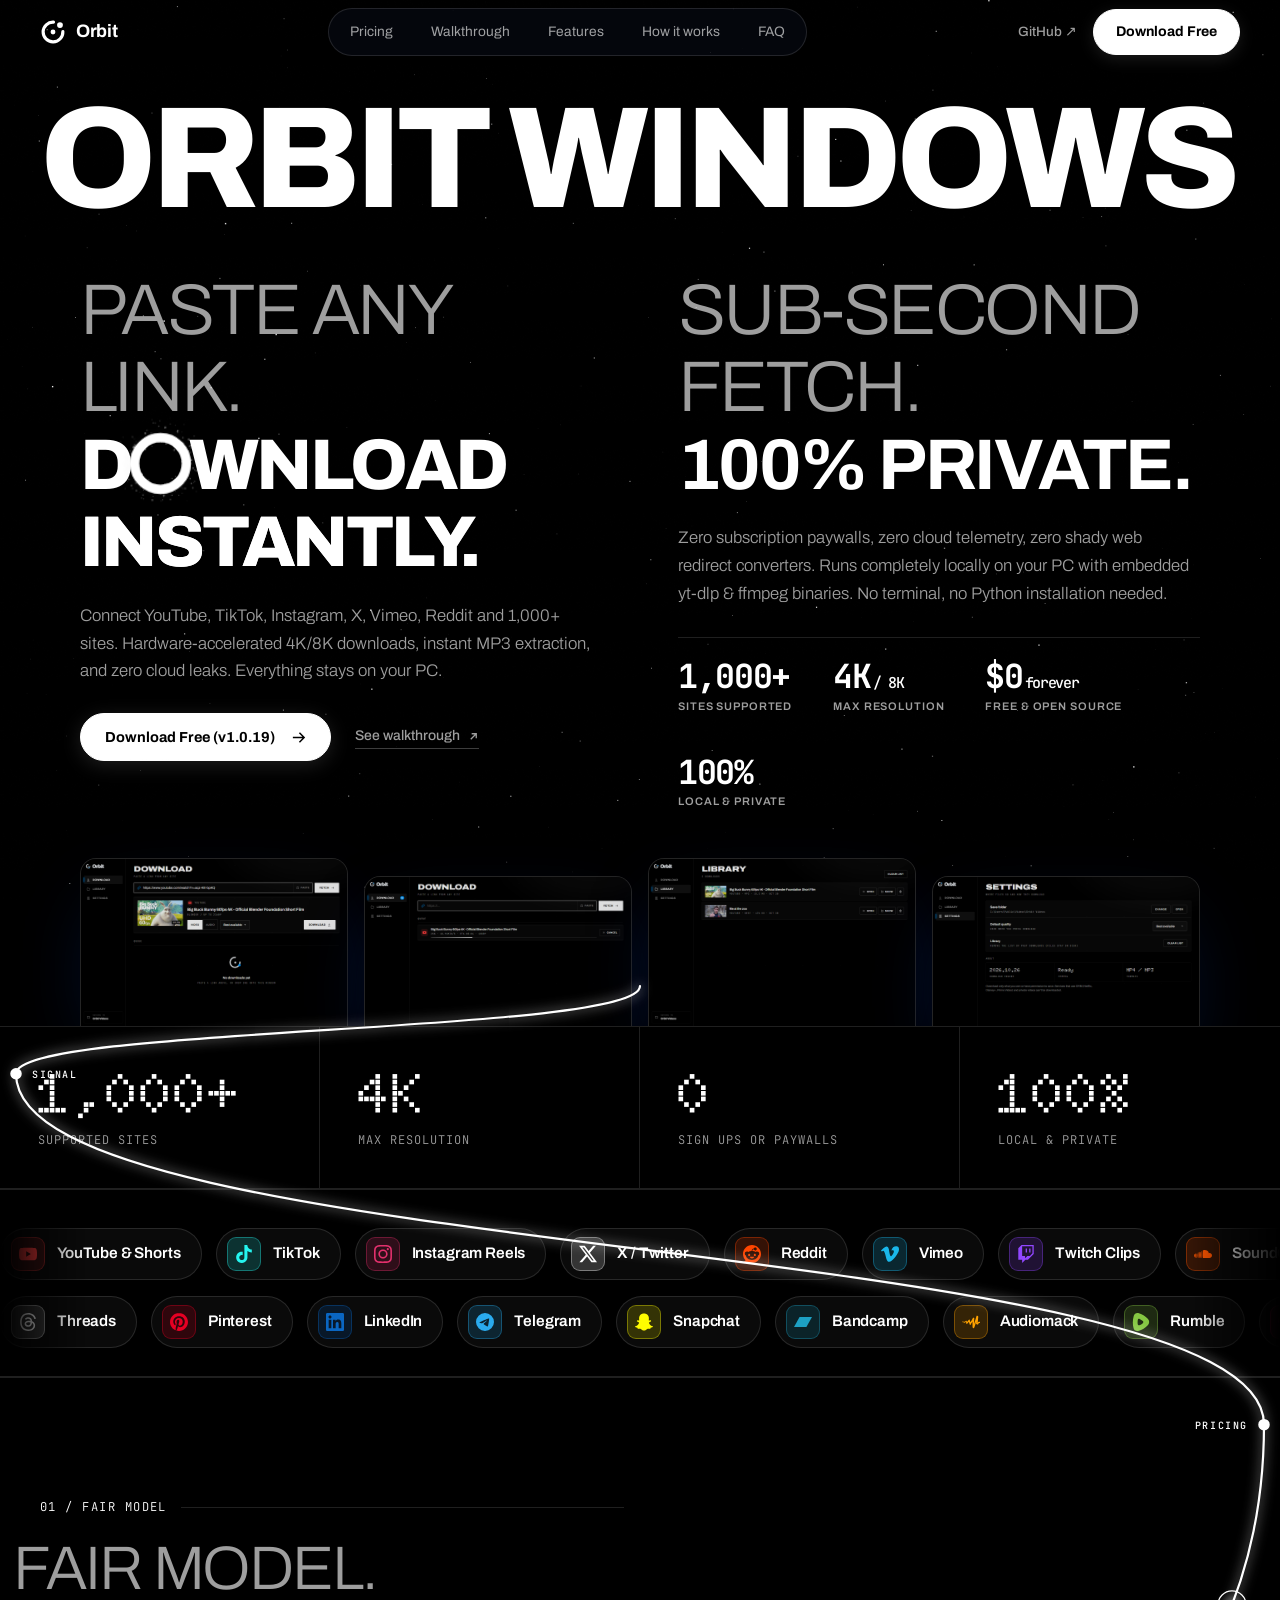
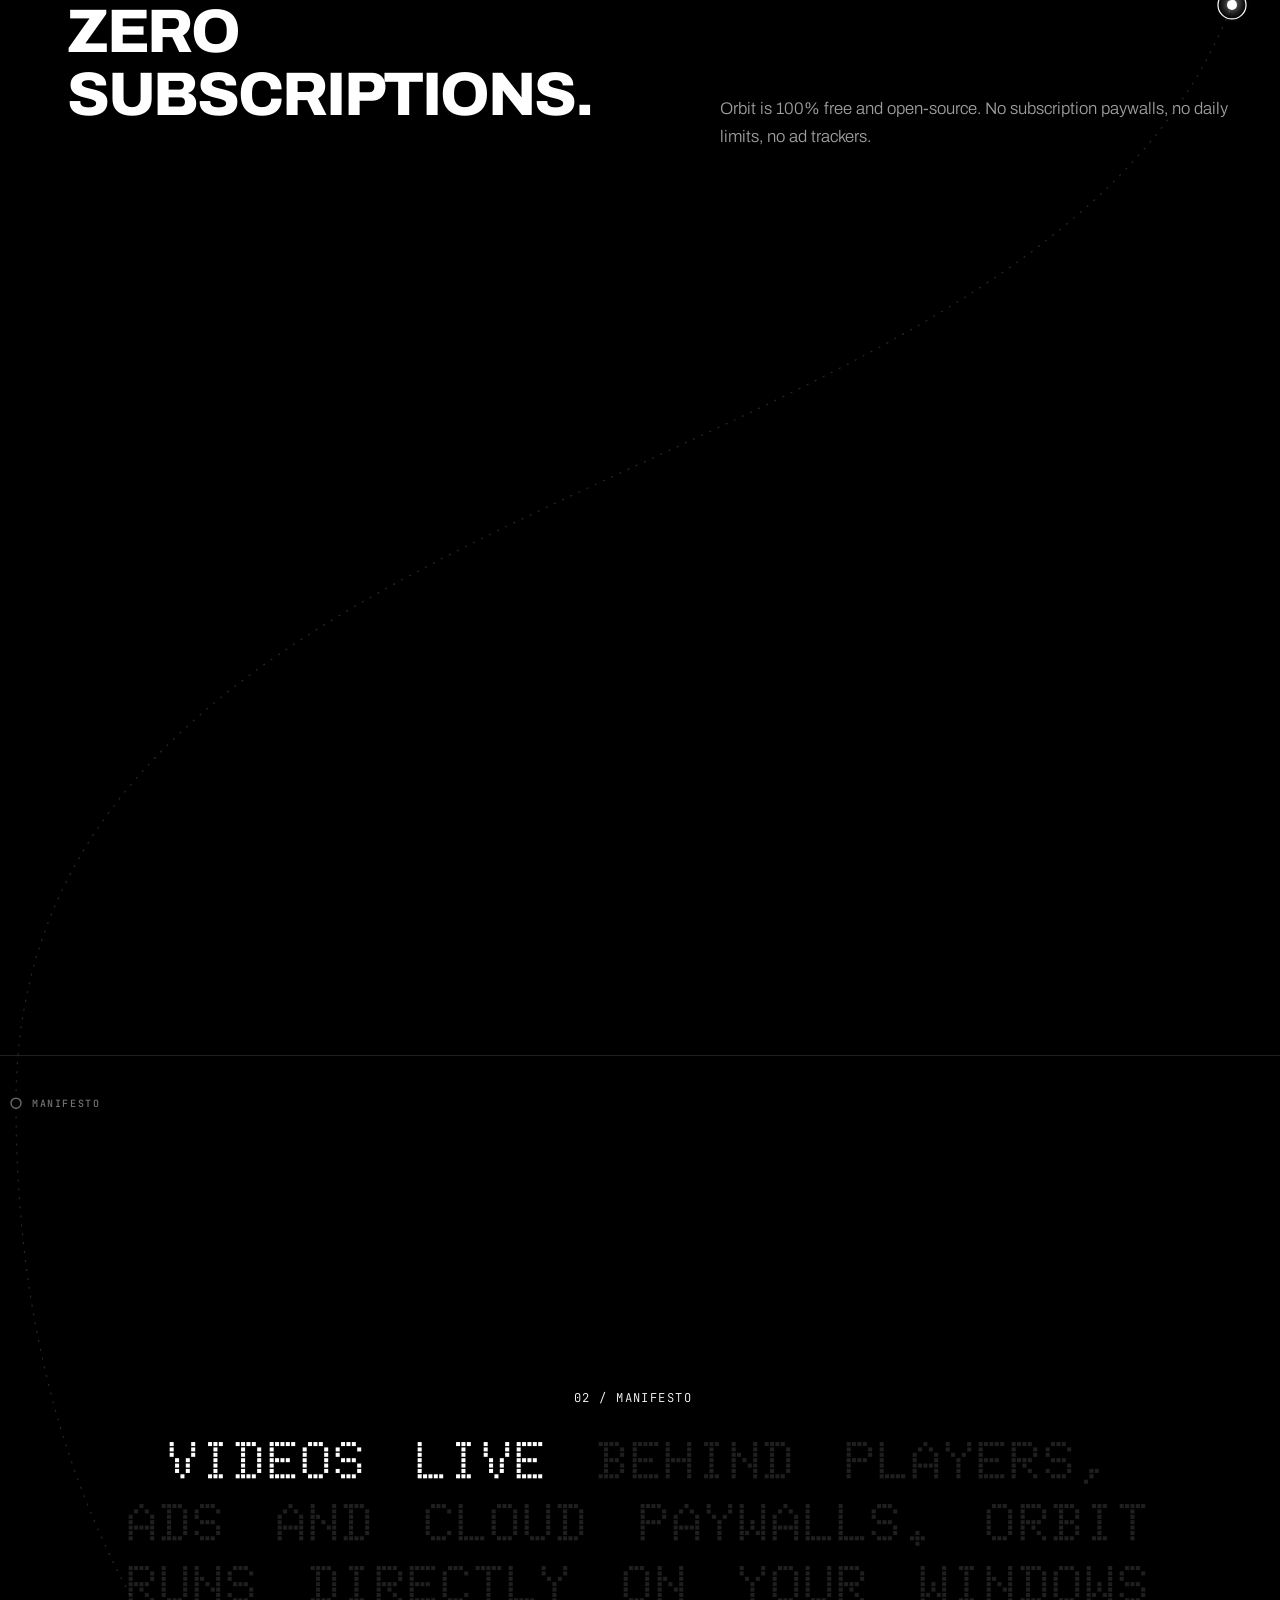
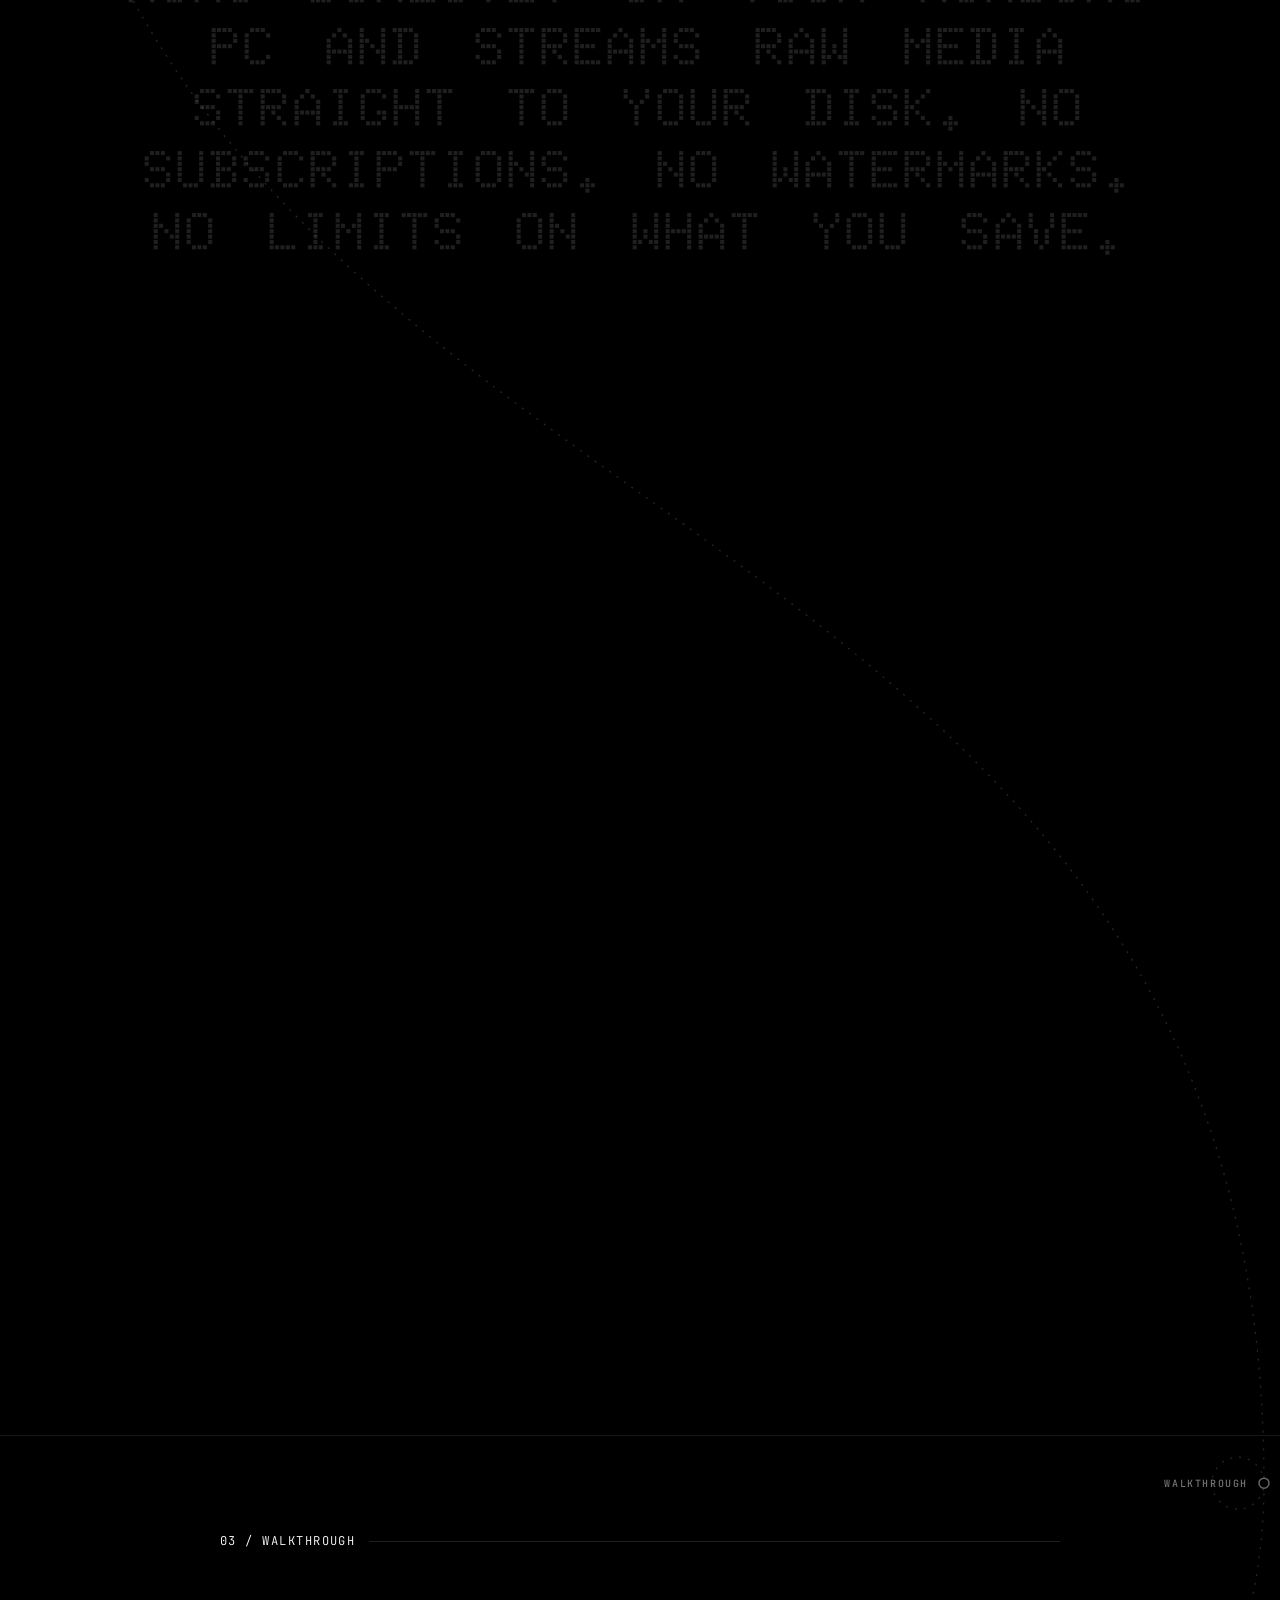
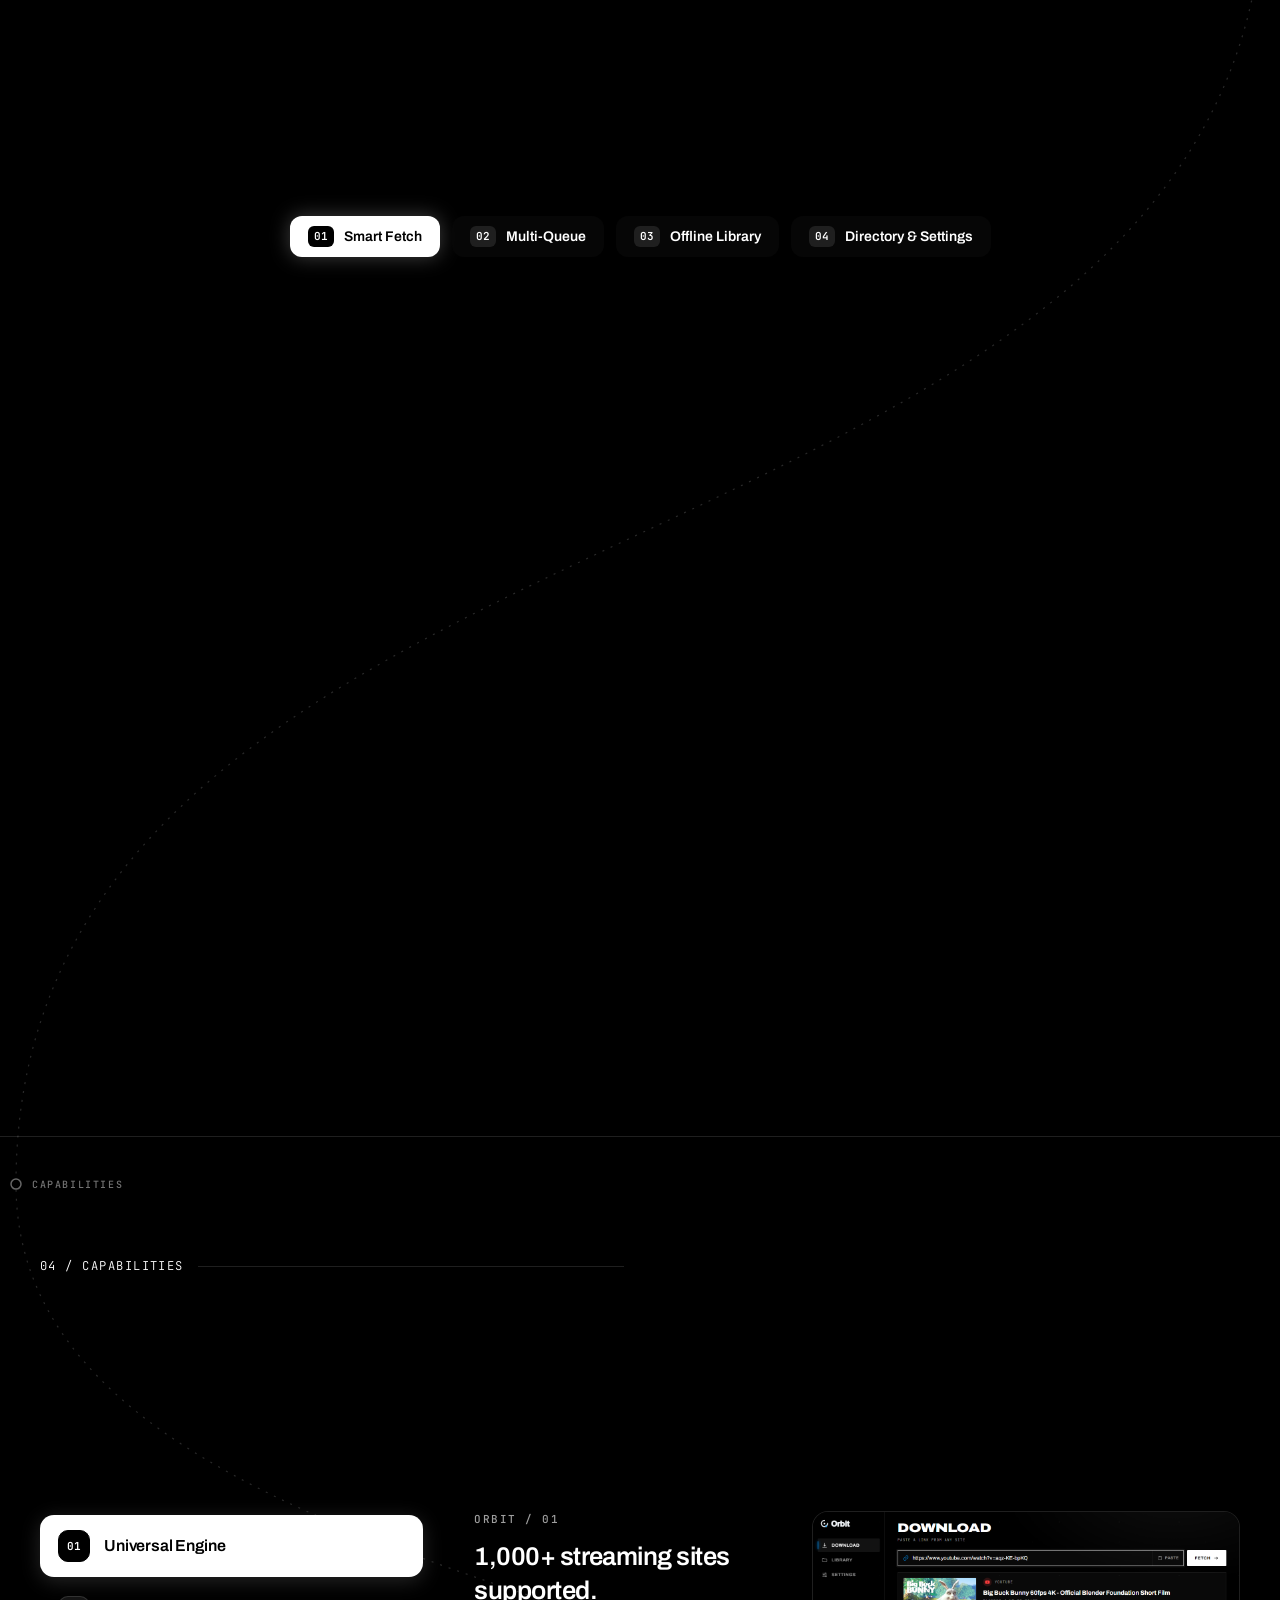
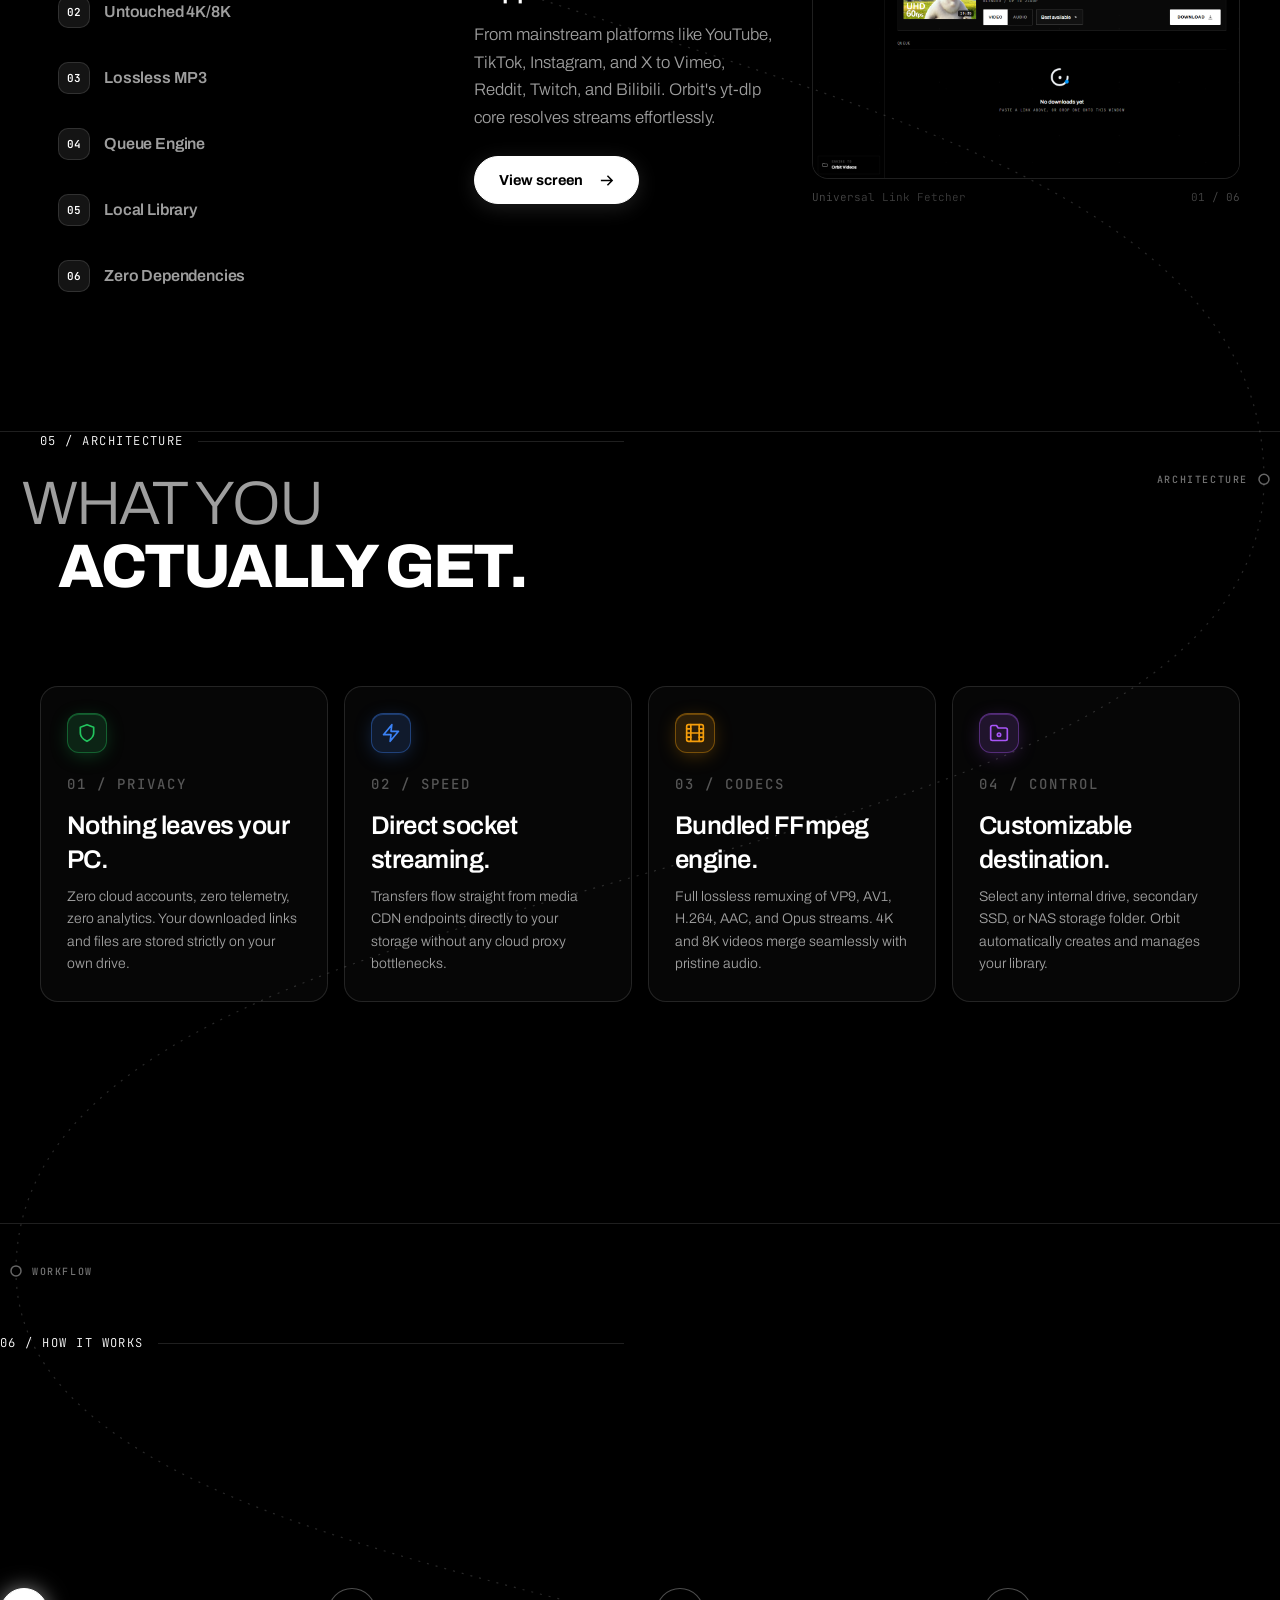
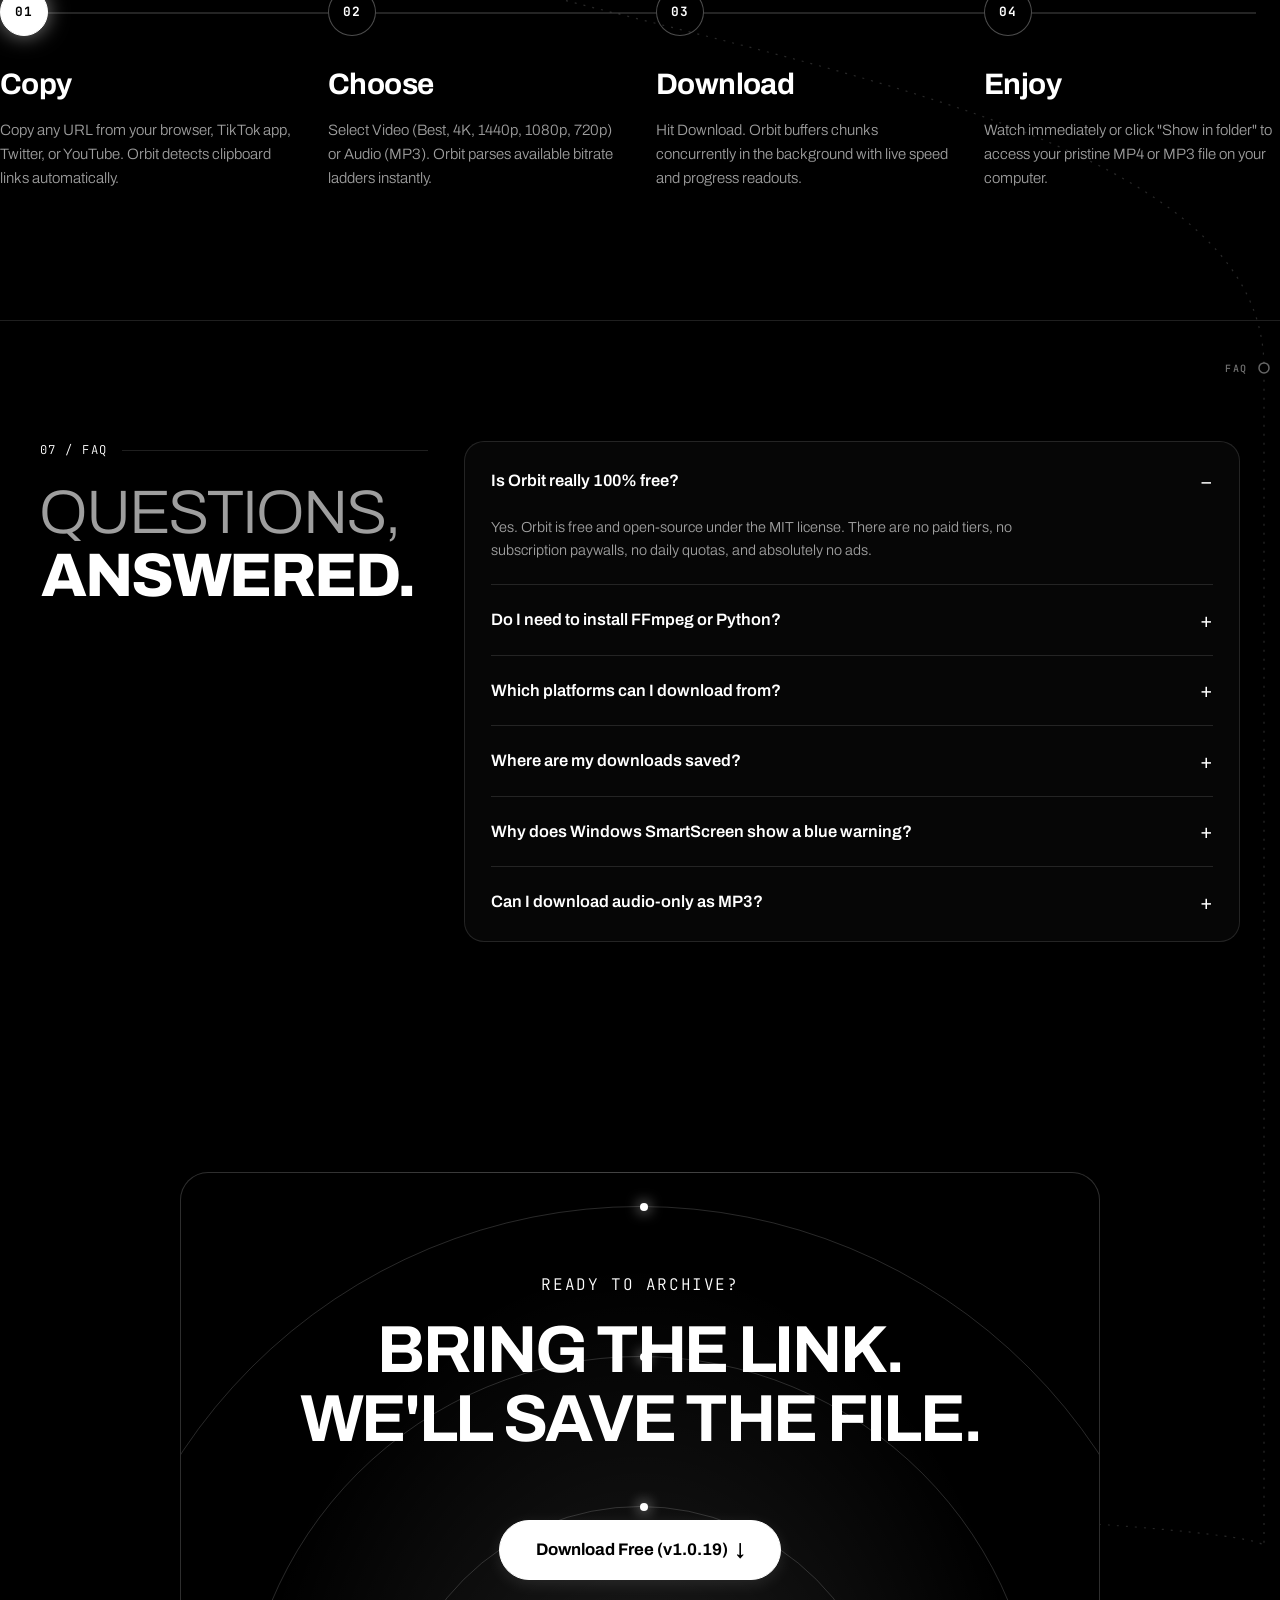
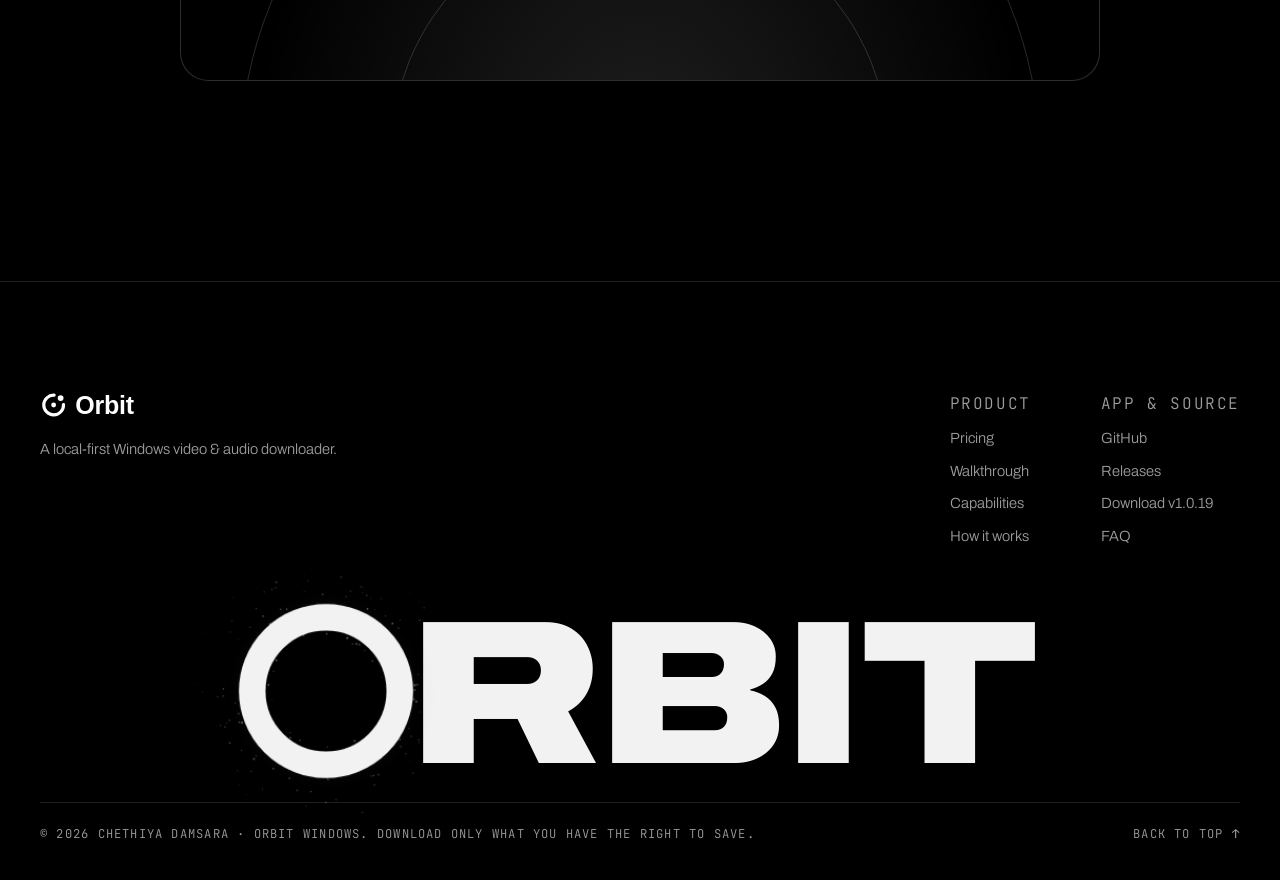
==== commit d3031368: "chore: bump version to 1.0.19 (code 119) for Android and Windows release" ====
--- a/docs/index.html
+++ b/docs/index.html
@@ -52,7 +52,7 @@
     
     <div class="nav__actions">
       <a class="nav__gh" href="https://github.com/damsarachethiyaa-dev/orbit" target="_blank" rel="noopener noreferrer">GitHub ↗</a>
-      <a class="nav__cta pill magnetic" href="https://github.com/damsarachethiyaa-dev/orbit/releases/download/v1.0.18/Orbit-Setup.exe" download="Orbit-Setup.exe">
+      <a class="nav__cta pill magnetic" href="https://github.com/damsarachethiyaa-dev/orbit/releases/download/v1.0.19/Orbit-Setup.exe" download="Orbit-Setup.exe">
         <span>Download Free</span>
       </a>
       <button class="nav__toggle" id="navToggle" aria-label="Toggle navigation" aria-expanded="false">
@@ -74,8 +74,8 @@
       <a href="https://github.com/damsarachethiyaa-dev/orbit" target="_blank" rel="noopener noreferrer" class="mobile-link mobile-link--gh">GitHub ↗</a>
     </nav>
     <div class="nav__mobile-cta">
-      <a class="btn-primary conic-border magnetic" href="https://github.com/damsarachethiyaa-dev/orbit/releases/download/v1.0.18/Orbit-Setup.exe" download="Orbit-Setup.exe">
-        <span data-orbit-version>Download Free (v1.0.18)</span>
+      <a class="btn-primary conic-border magnetic" href="https://github.com/damsarachethiyaa-dev/orbit/releases/download/v1.0.19/Orbit-Setup.exe" download="Orbit-Setup.exe">
+        <span data-orbit-version>Download Free (v1.0.19)</span>
         <svg viewBox="0 0 16 16" fill="none" stroke="currentColor" stroke-width="1.6"><path d="M2 8h12M9 3l5 5-5 5"/></svg>
       </a>
     </div>
@@ -102,8 +102,8 @@
           <p class="lede reveal">Connect YouTube, TikTok, Instagram, X, Vimeo, Reddit and 1,000+ sites. Hardware-accelerated 4K/8K downloads, instant MP3 extraction, and zero cloud leaks. Everything stays on your PC.</p>
 
           <div class="hero__actions reveal">
-            <a class="btn-primary conic-border magnetic" href="https://github.com/damsarachethiyaa-dev/orbit/releases/download/v1.0.18/Orbit-Setup.exe" download="Orbit-Setup.exe">
-              <span data-orbit-version>Download Free (v1.0.18)</span>
+            <a class="btn-primary conic-border magnetic" href="https://github.com/damsarachethiyaa-dev/orbit/releases/download/v1.0.19/Orbit-Setup.exe" download="Orbit-Setup.exe">
+              <span data-orbit-version>Download Free (v1.0.19)</span>
               <svg viewBox="0 0 16 16" fill="none" stroke="currentColor" stroke-width="1.6"><path d="M2 8h12M9 3l5 5-5 5"/></svg>
             </a>
             <a class="link-arrow" href="#walkthrough">
@@ -259,8 +259,8 @@
             <li>Local offline media library &amp; folder reveal</li>
             <li>Zero cloud tracking or telemetry</li>
           </ul>
-          <a class="btn-primary conic-border magnetic" href="https://github.com/damsarachethiyaa-dev/orbit/releases/download/v1.0.18/Orbit-Setup.exe" download="Orbit-Setup.exe">
-            <span data-orbit-version>Download Free (v1.0.18)</span>
+          <a class="btn-primary conic-border magnetic" href="https://github.com/damsarachethiyaa-dev/orbit/releases/download/v1.0.19/Orbit-Setup.exe" download="Orbit-Setup.exe">
+            <span data-orbit-version>Download Free (v1.0.19)</span>
             <svg viewBox="0 0 16 16" fill="none" stroke="currentColor" stroke-width="1.6"><path d="M2 8h12M9 3l5 5-5 5"/></svg>
           </a>
         </article>
@@ -568,8 +568,8 @@
       <div class="cta-rings" aria-hidden="true"><i></i><i></i><i></i></div>
       <p class="mono tiny accent">Ready to archive?</p>
       <h2><span class="thin">BRING THE LINK.</span><br><span class="bold">WE'LL SAVE THE FILE.</span></h2>
-      <a class="pill big-pill magnetic" style="display:inline-flex;margin:28px auto 0;" href="https://github.com/damsarachethiyaa-dev/orbit/releases/download/v1.0.18/Orbit-Setup.exe" download="Orbit-Setup.exe">
-        <span data-orbit-version>Download Free (v1.0.18)</span>
+      <a class="pill big-pill magnetic" style="display:inline-flex;margin:28px auto 0;" href="https://github.com/damsarachethiyaa-dev/orbit/releases/download/v1.0.19/Orbit-Setup.exe" download="Orbit-Setup.exe">
+        <span data-orbit-version>Download Free (v1.0.19)</span>
         <span aria-hidden="true">↓</span>
       </a>
     </div>
@@ -600,7 +600,7 @@
         <p class="mono tiny dim">App &amp; Source</p>
         <a href="https://github.com/damsarachethiyaa-dev/orbit" target="_blank" rel="noopener noreferrer">GitHub</a>
         <a href="https://github.com/damsarachethiyaa-dev/orbit/releases" target="_blank" rel="noopener noreferrer">Releases</a>
-        <a href="https://github.com/damsarachethiyaa-dev/orbit/releases/download/v1.0.18/Orbit-Setup.exe" download="Orbit-Setup.exe" data-orbit-footer-version>Download v1.0.18</a>
+        <a href="https://github.com/damsarachethiyaa-dev/orbit/releases/download/v1.0.19/Orbit-Setup.exe" download="Orbit-Setup.exe" data-orbit-footer-version>Download v1.0.19</a>
         <a href="#faq">FAQ</a>
       </div>
     </div>
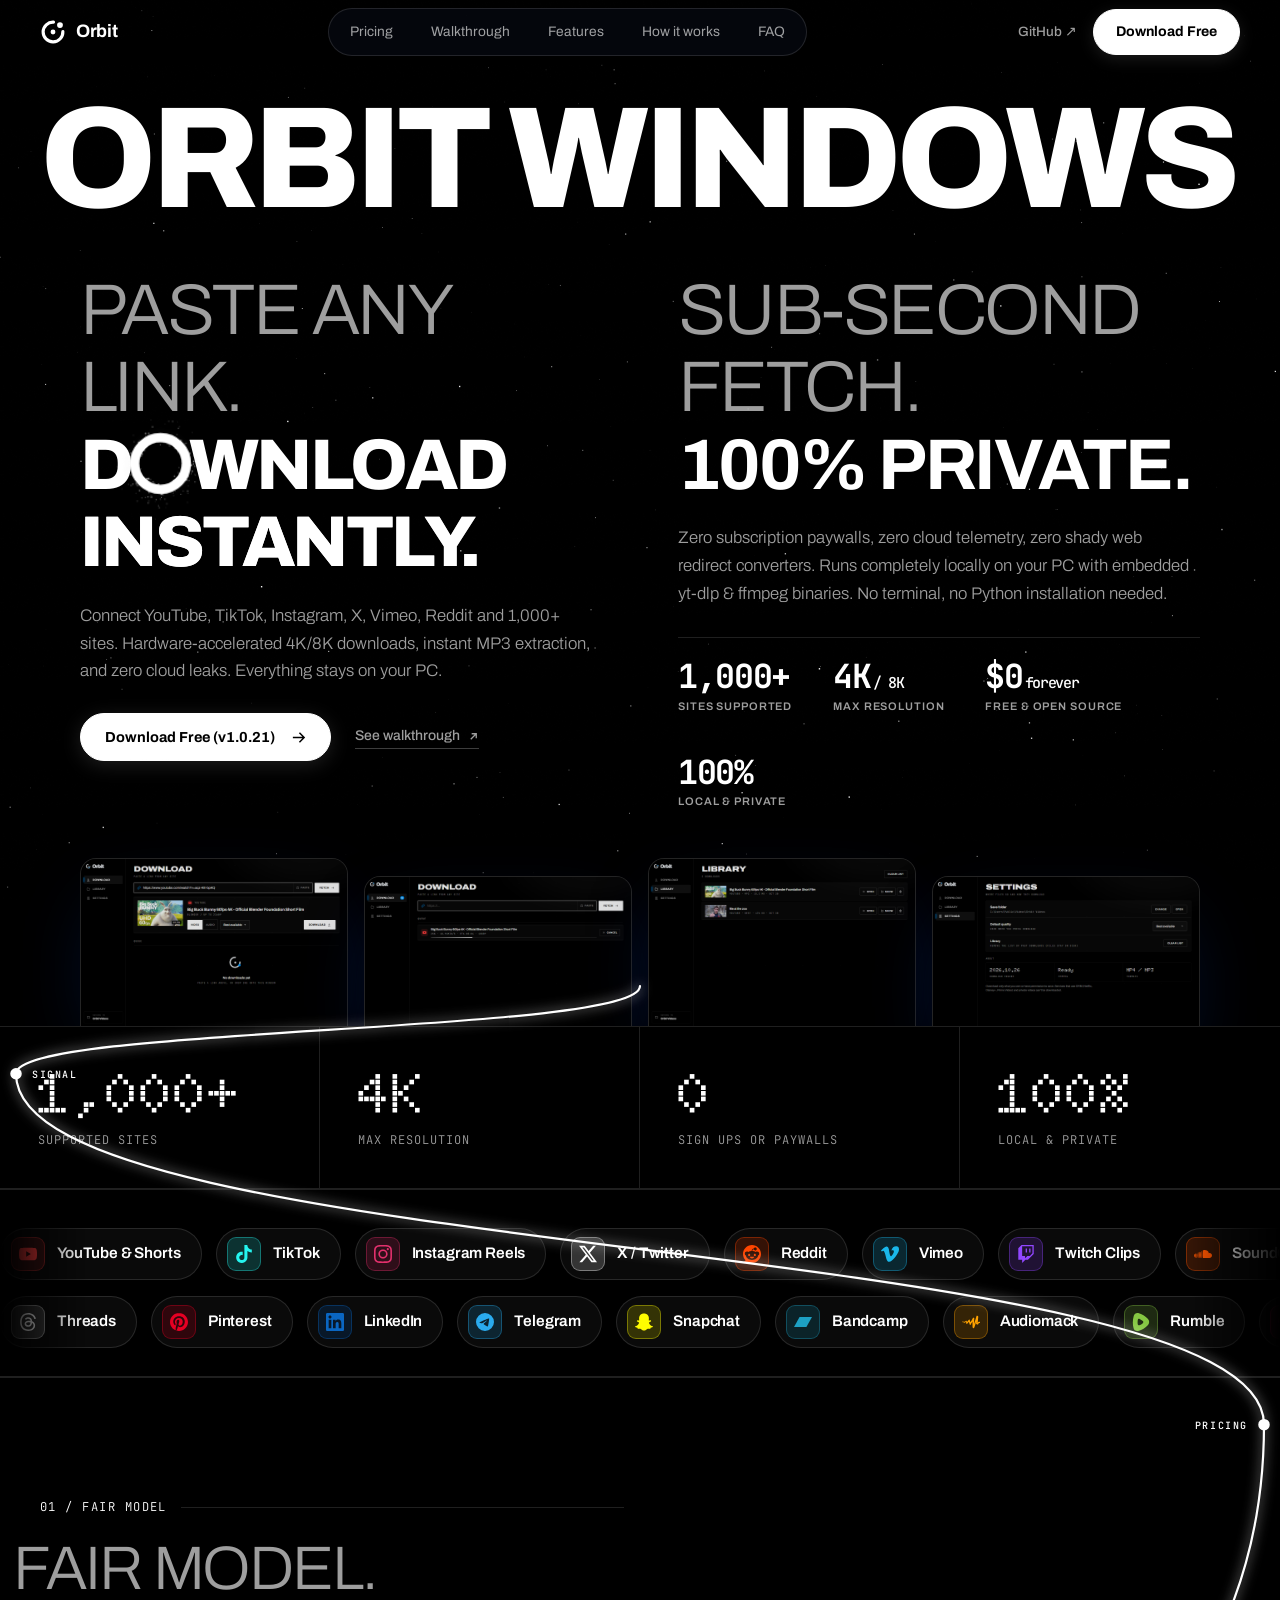
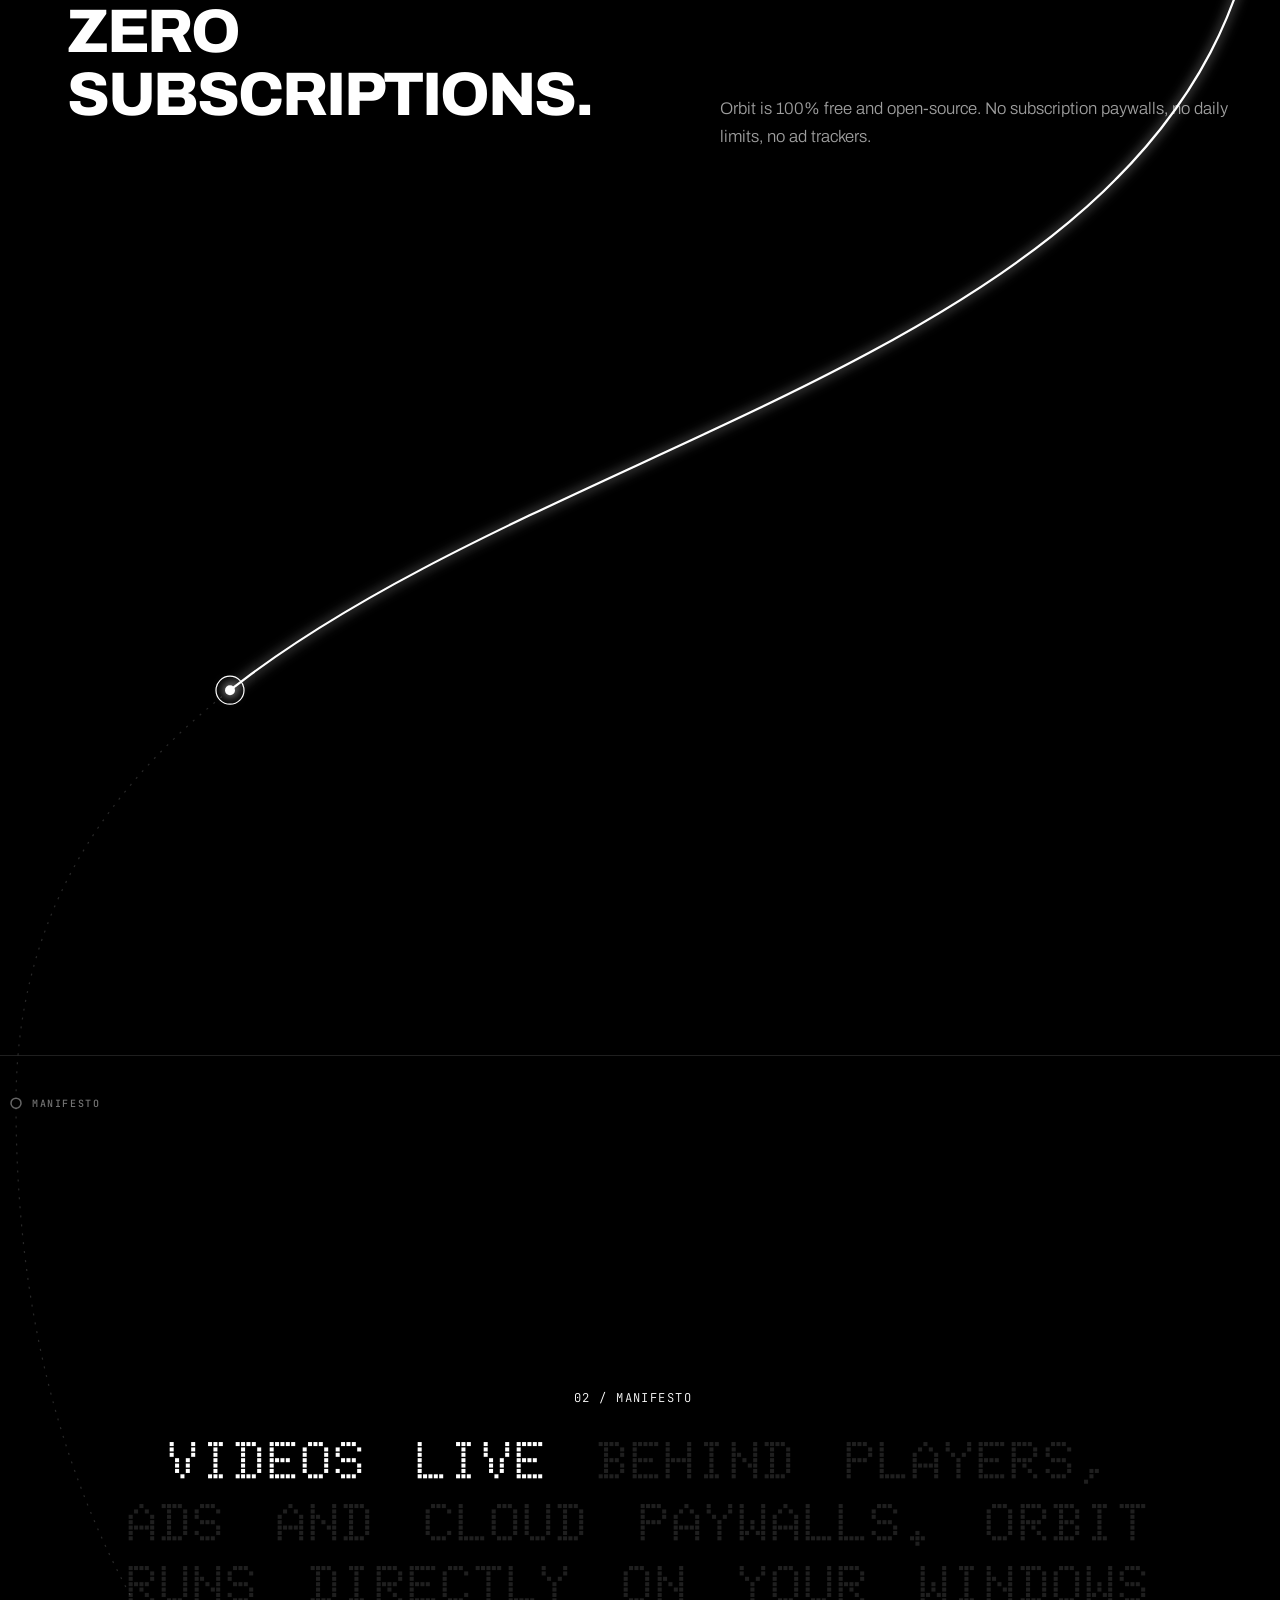
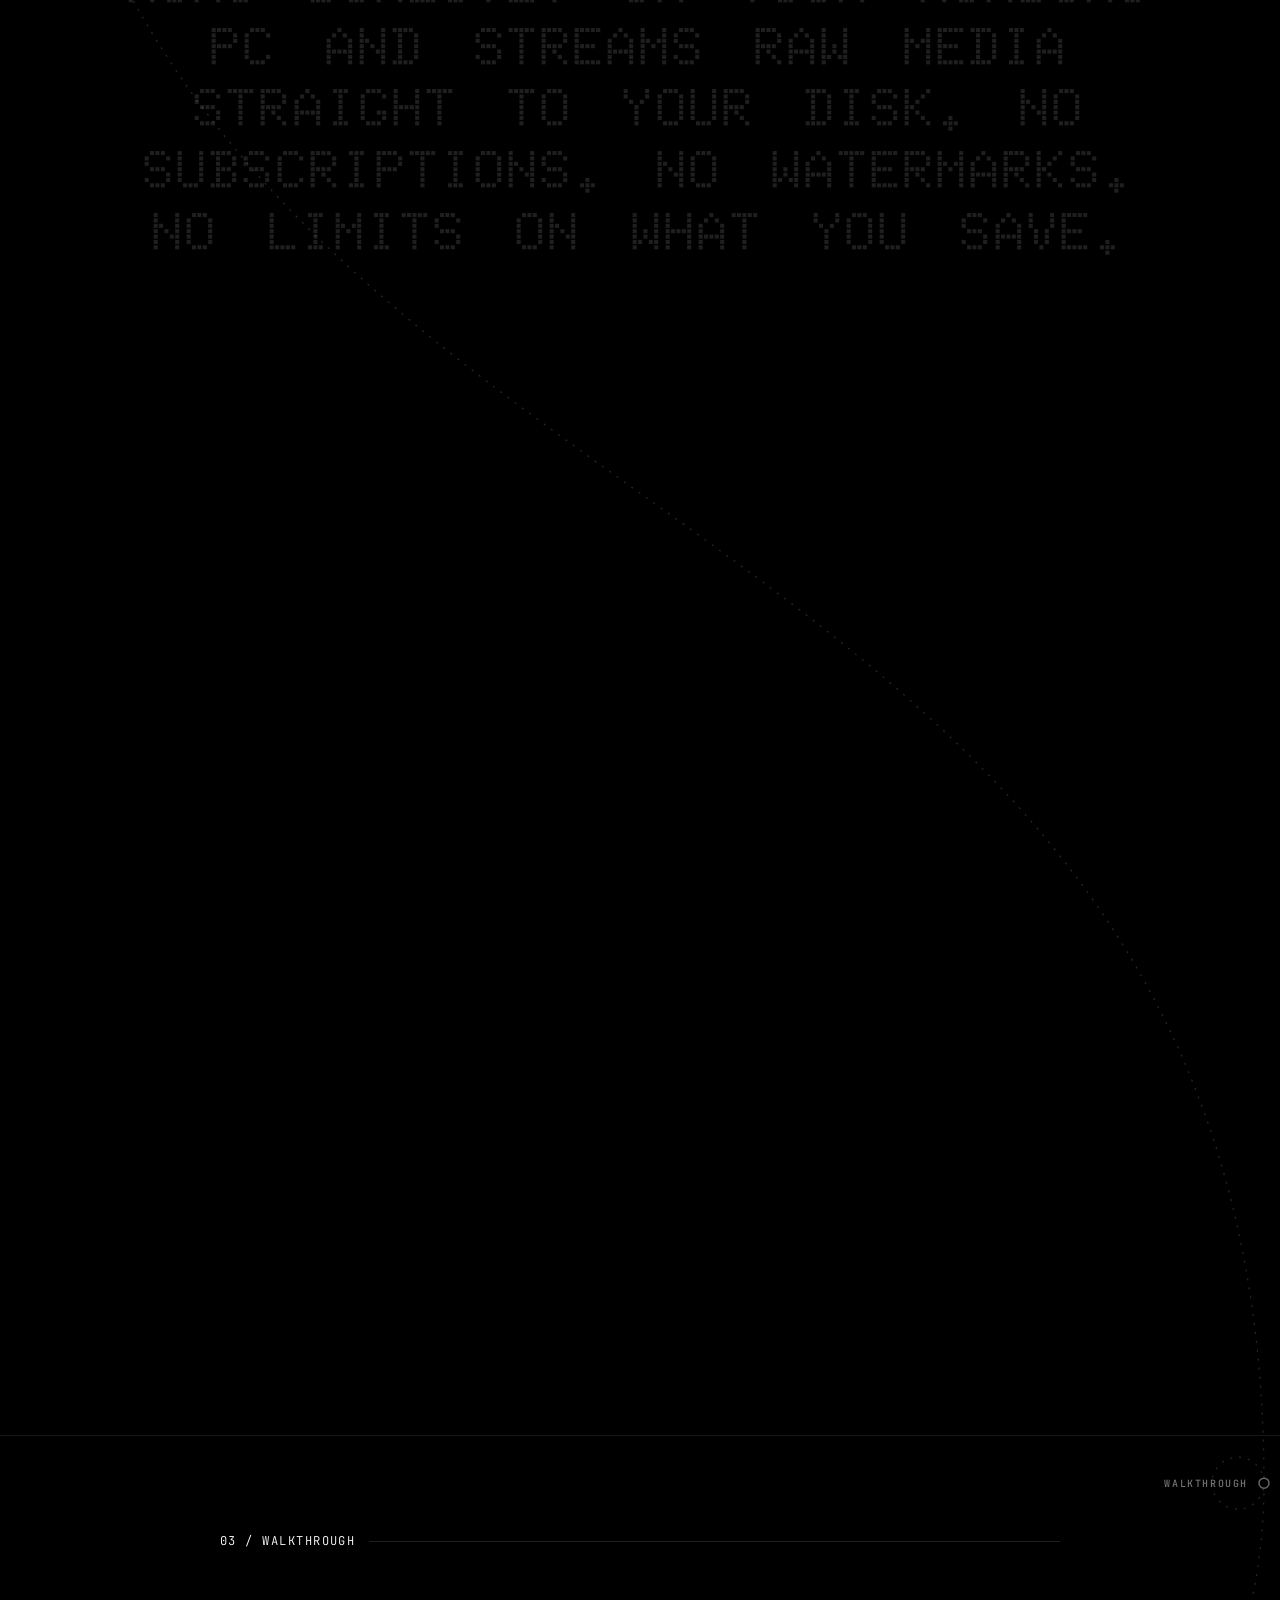
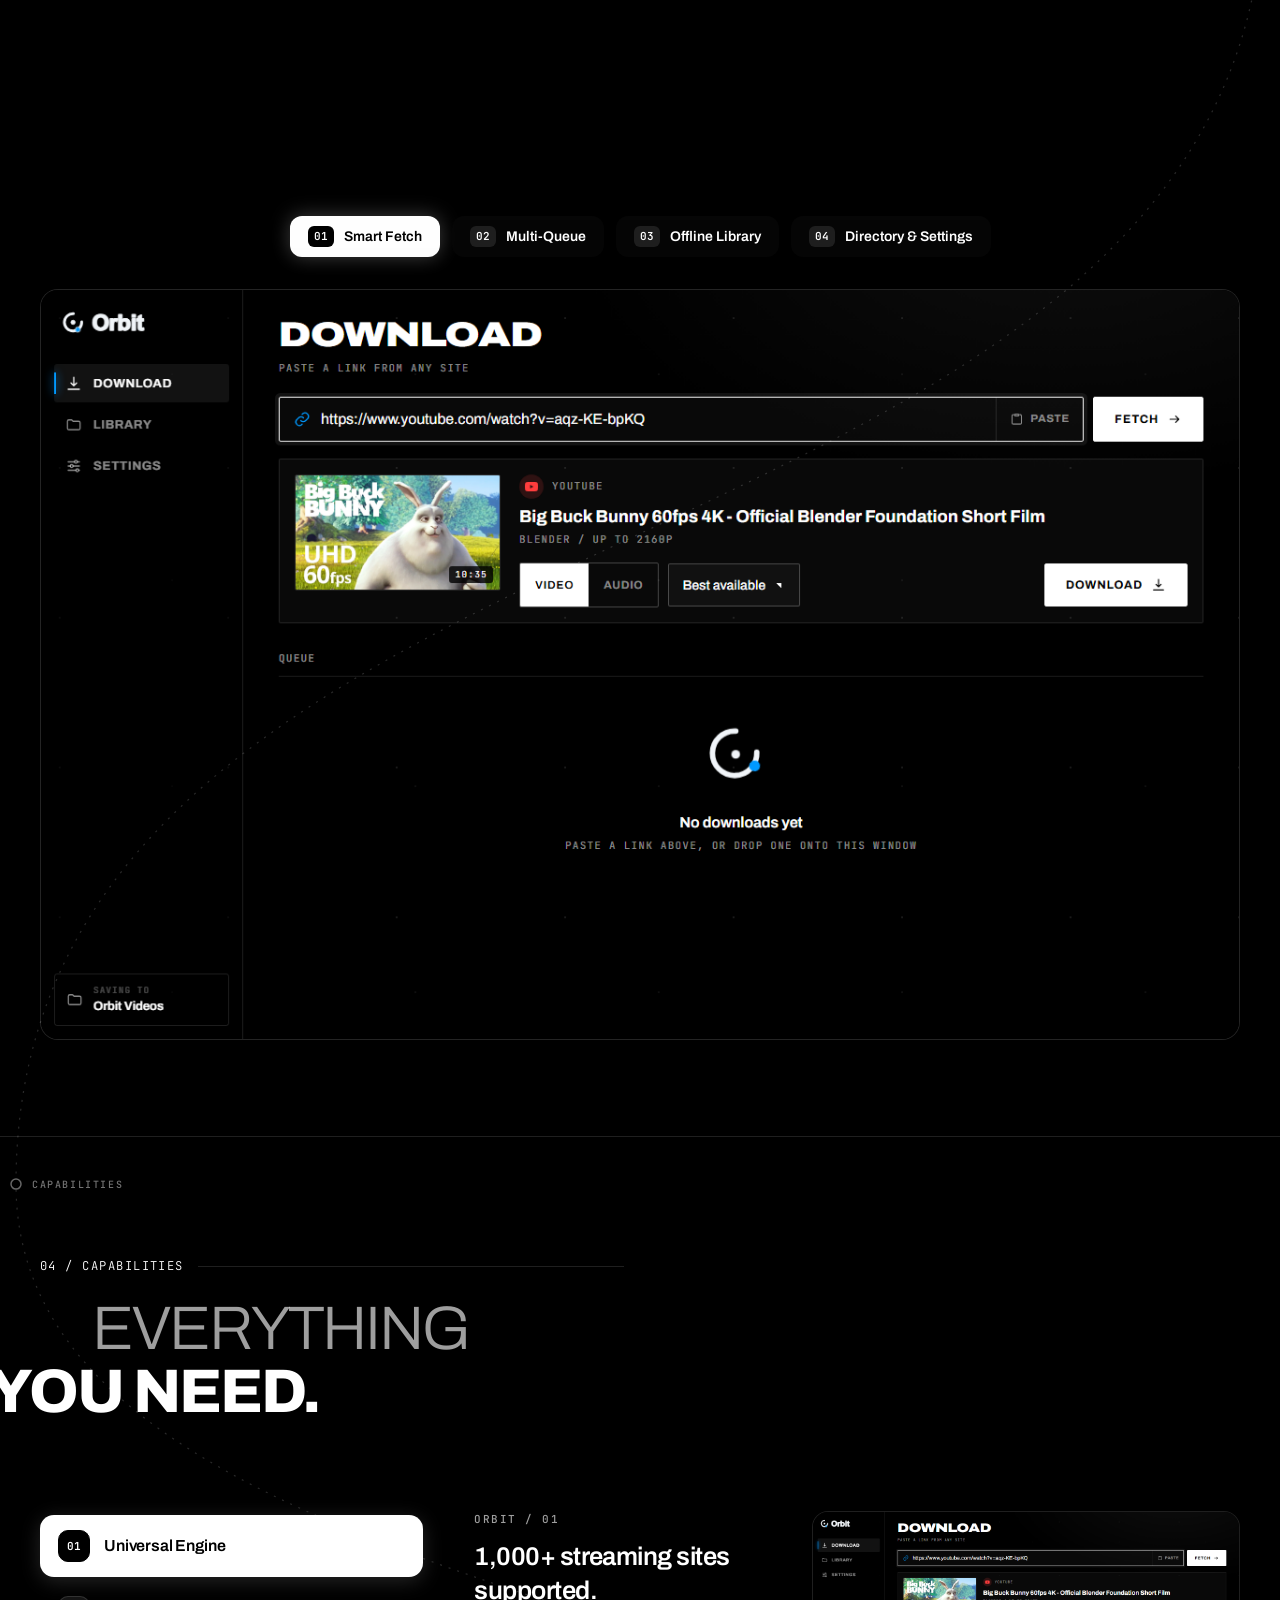
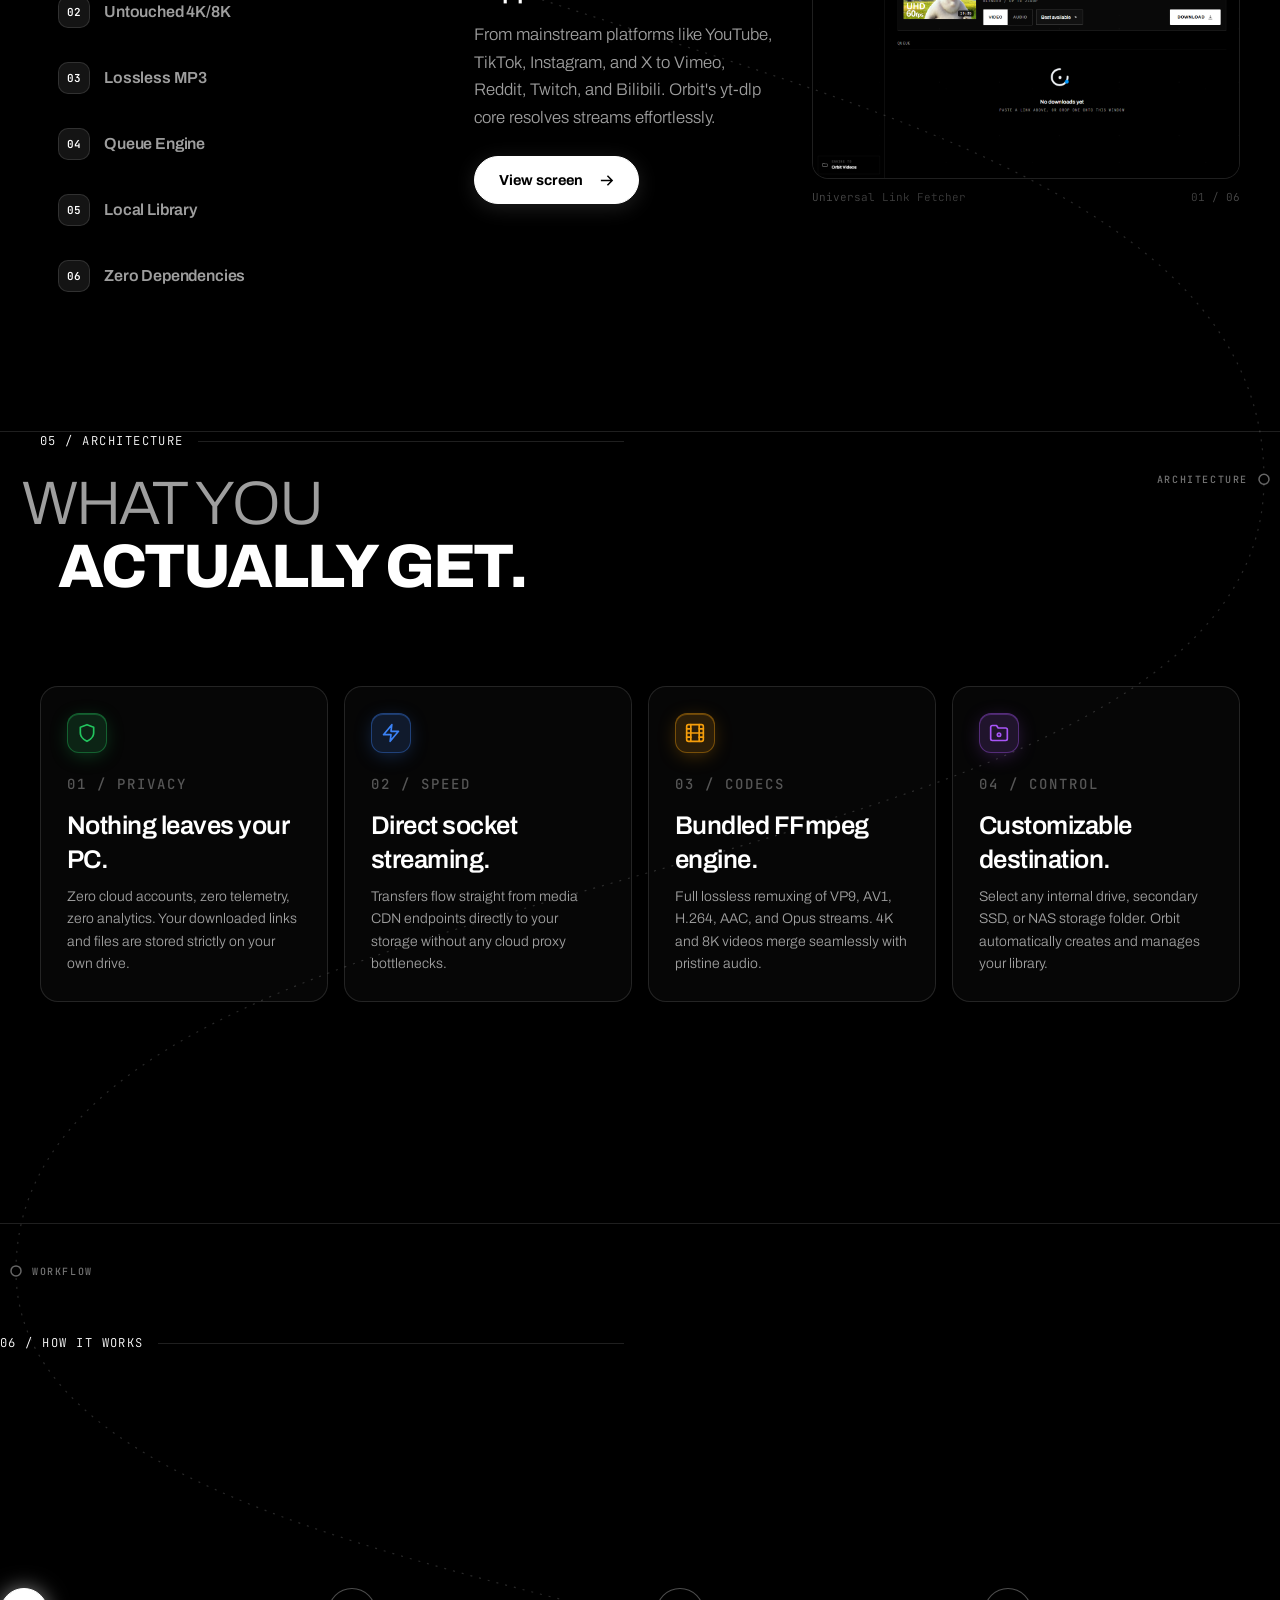
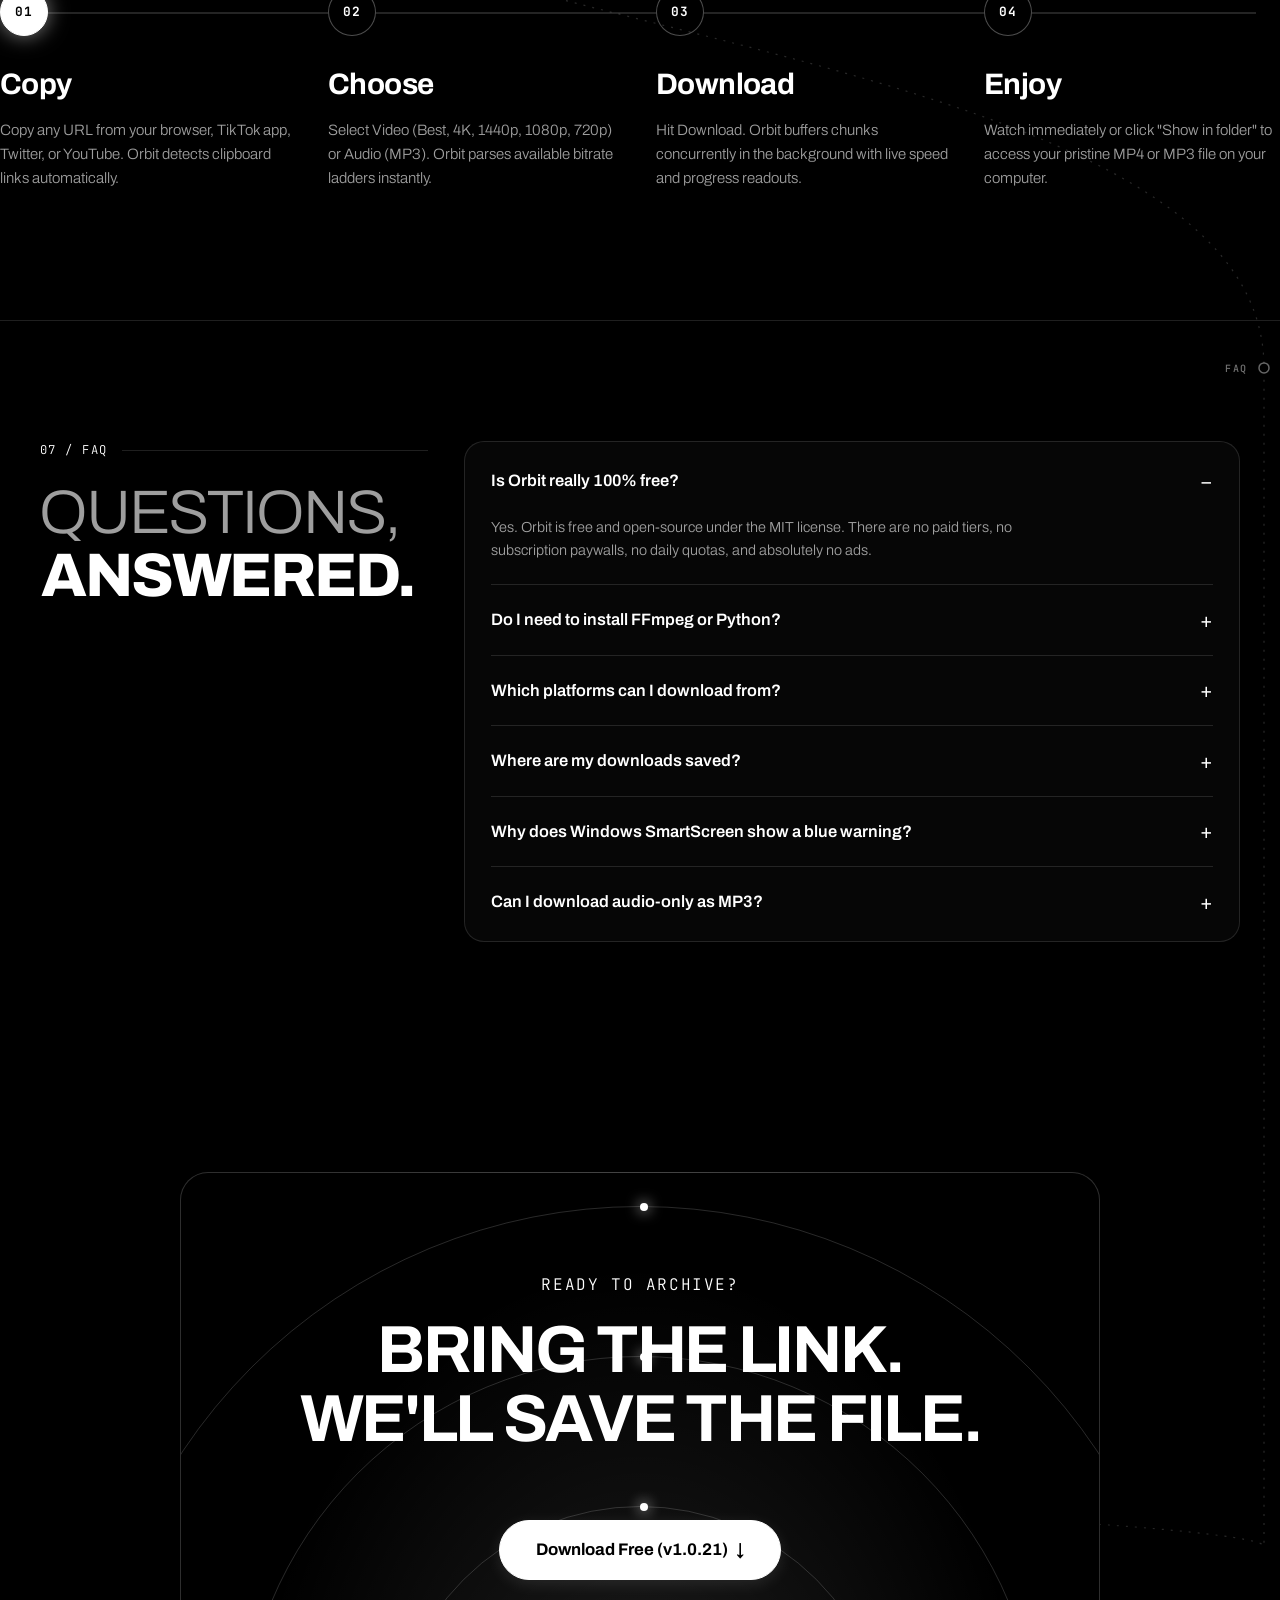
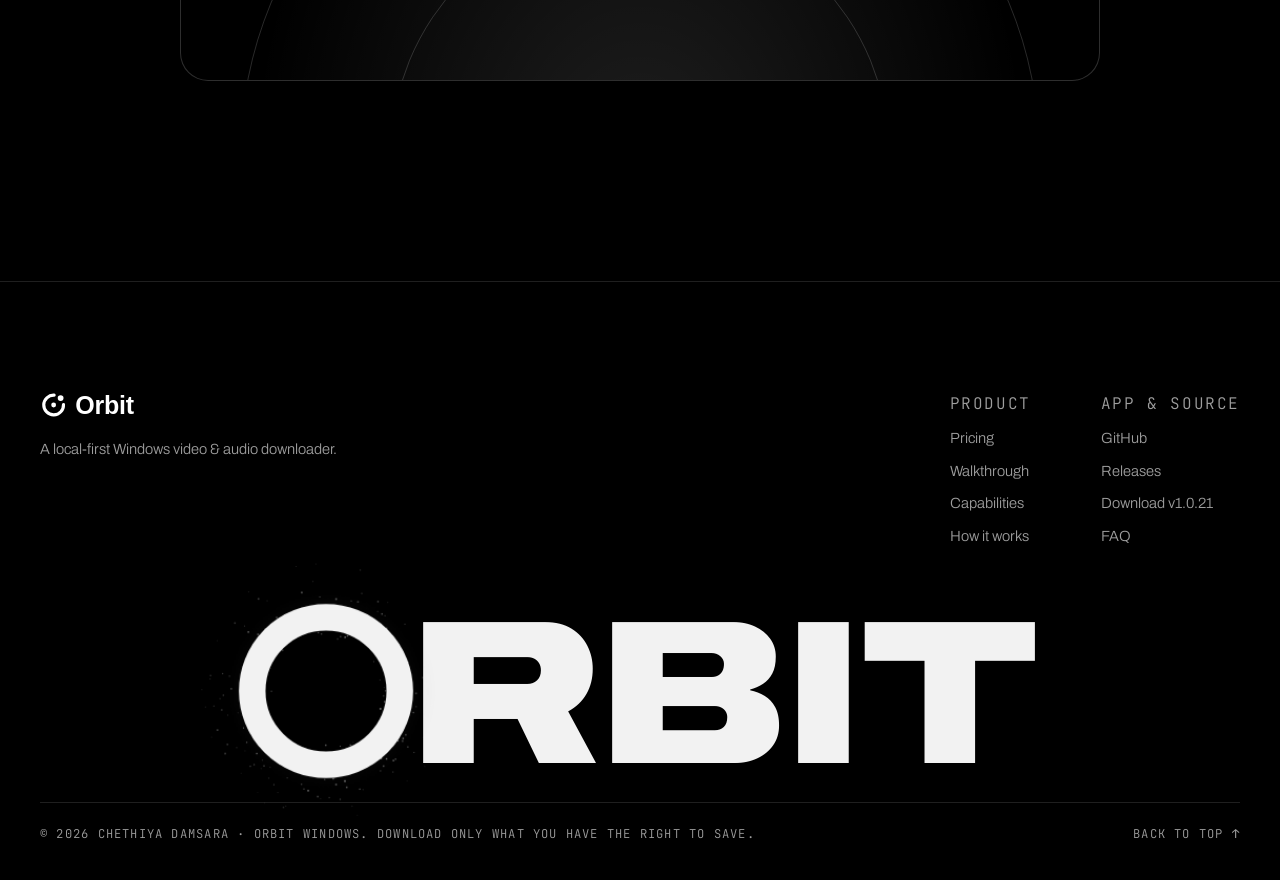
==== commit a83dbe26: "feat(windows): bump Windows EXE to v1.0.21 and fix auto-updater relaunch" ====
--- a/docs/index.html
+++ b/docs/index.html
@@ -52,7 +52,7 @@
     
     <div class="nav__actions">
       <a class="nav__gh" href="https://github.com/damsarachethiyaa-dev/orbit" target="_blank" rel="noopener noreferrer">GitHub ↗</a>
-      <a class="nav__cta pill magnetic" href="https://github.com/damsarachethiyaa-dev/orbit/releases/download/v1.0.19/Orbit-Setup.exe" download="Orbit-Setup.exe">
+      <a class="nav__cta pill magnetic" href="https://github.com/damsarachethiyaa-dev/orbit/releases/download/v1.0.21/Orbit-Setup.exe" download="Orbit-Setup.exe">
         <span>Download Free</span>
       </a>
       <button class="nav__toggle" id="navToggle" aria-label="Toggle navigation" aria-expanded="false">
@@ -74,8 +74,8 @@
       <a href="https://github.com/damsarachethiyaa-dev/orbit" target="_blank" rel="noopener noreferrer" class="mobile-link mobile-link--gh">GitHub ↗</a>
     </nav>
     <div class="nav__mobile-cta">
-      <a class="btn-primary conic-border magnetic" href="https://github.com/damsarachethiyaa-dev/orbit/releases/download/v1.0.19/Orbit-Setup.exe" download="Orbit-Setup.exe">
-        <span data-orbit-version>Download Free (v1.0.19)</span>
+      <a class="btn-primary conic-border magnetic" href="https://github.com/damsarachethiyaa-dev/orbit/releases/download/v1.0.21/Orbit-Setup.exe" download="Orbit-Setup.exe">
+        <span data-orbit-version>Download Free (v1.0.21)</span>
         <svg viewBox="0 0 16 16" fill="none" stroke="currentColor" stroke-width="1.6"><path d="M2 8h12M9 3l5 5-5 5"/></svg>
       </a>
     </div>
@@ -102,8 +102,8 @@
           <p class="lede reveal">Connect YouTube, TikTok, Instagram, X, Vimeo, Reddit and 1,000+ sites. Hardware-accelerated 4K/8K downloads, instant MP3 extraction, and zero cloud leaks. Everything stays on your PC.</p>
 
           <div class="hero__actions reveal">
-            <a class="btn-primary conic-border magnetic" href="https://github.com/damsarachethiyaa-dev/orbit/releases/download/v1.0.19/Orbit-Setup.exe" download="Orbit-Setup.exe">
-              <span data-orbit-version>Download Free (v1.0.19)</span>
+            <a class="btn-primary conic-border magnetic" href="https://github.com/damsarachethiyaa-dev/orbit/releases/download/v1.0.21/Orbit-Setup.exe" download="Orbit-Setup.exe">
+              <span data-orbit-version>Download Free (v1.0.21)</span>
               <svg viewBox="0 0 16 16" fill="none" stroke="currentColor" stroke-width="1.6"><path d="M2 8h12M9 3l5 5-5 5"/></svg>
             </a>
             <a class="link-arrow" href="#walkthrough">
@@ -259,8 +259,8 @@
             <li>Local offline media library &amp; folder reveal</li>
             <li>Zero cloud tracking or telemetry</li>
           </ul>
-          <a class="btn-primary conic-border magnetic" href="https://github.com/damsarachethiyaa-dev/orbit/releases/download/v1.0.19/Orbit-Setup.exe" download="Orbit-Setup.exe">
-            <span data-orbit-version>Download Free (v1.0.19)</span>
+          <a class="btn-primary conic-border magnetic" href="https://github.com/damsarachethiyaa-dev/orbit/releases/download/v1.0.21/Orbit-Setup.exe" download="Orbit-Setup.exe">
+            <span data-orbit-version>Download Free (v1.0.21)</span>
             <svg viewBox="0 0 16 16" fill="none" stroke="currentColor" stroke-width="1.6"><path d="M2 8h12M9 3l5 5-5 5"/></svg>
           </a>
         </article>
@@ -568,8 +568,8 @@
       <div class="cta-rings" aria-hidden="true"><i></i><i></i><i></i></div>
       <p class="mono tiny accent">Ready to archive?</p>
       <h2><span class="thin">BRING THE LINK.</span><br><span class="bold">WE'LL SAVE THE FILE.</span></h2>
-      <a class="pill big-pill magnetic" style="display:inline-flex;margin:28px auto 0;" href="https://github.com/damsarachethiyaa-dev/orbit/releases/download/v1.0.19/Orbit-Setup.exe" download="Orbit-Setup.exe">
-        <span data-orbit-version>Download Free (v1.0.19)</span>
+      <a class="pill big-pill magnetic" style="display:inline-flex;margin:28px auto 0;" href="https://github.com/damsarachethiyaa-dev/orbit/releases/download/v1.0.21/Orbit-Setup.exe" download="Orbit-Setup.exe">
+        <span data-orbit-version>Download Free (v1.0.21)</span>
         <span aria-hidden="true">↓</span>
       </a>
     </div>
@@ -600,7 +600,7 @@
         <p class="mono tiny dim">App &amp; Source</p>
         <a href="https://github.com/damsarachethiyaa-dev/orbit" target="_blank" rel="noopener noreferrer">GitHub</a>
         <a href="https://github.com/damsarachethiyaa-dev/orbit/releases" target="_blank" rel="noopener noreferrer">Releases</a>
-        <a href="https://github.com/damsarachethiyaa-dev/orbit/releases/download/v1.0.19/Orbit-Setup.exe" download="Orbit-Setup.exe" data-orbit-footer-version>Download v1.0.19</a>
+        <a href="https://github.com/damsarachethiyaa-dev/orbit/releases/download/v1.0.21/Orbit-Setup.exe" download="Orbit-Setup.exe" data-orbit-footer-version>Download v1.0.21</a>
         <a href="#faq">FAQ</a>
       </div>
     </div>
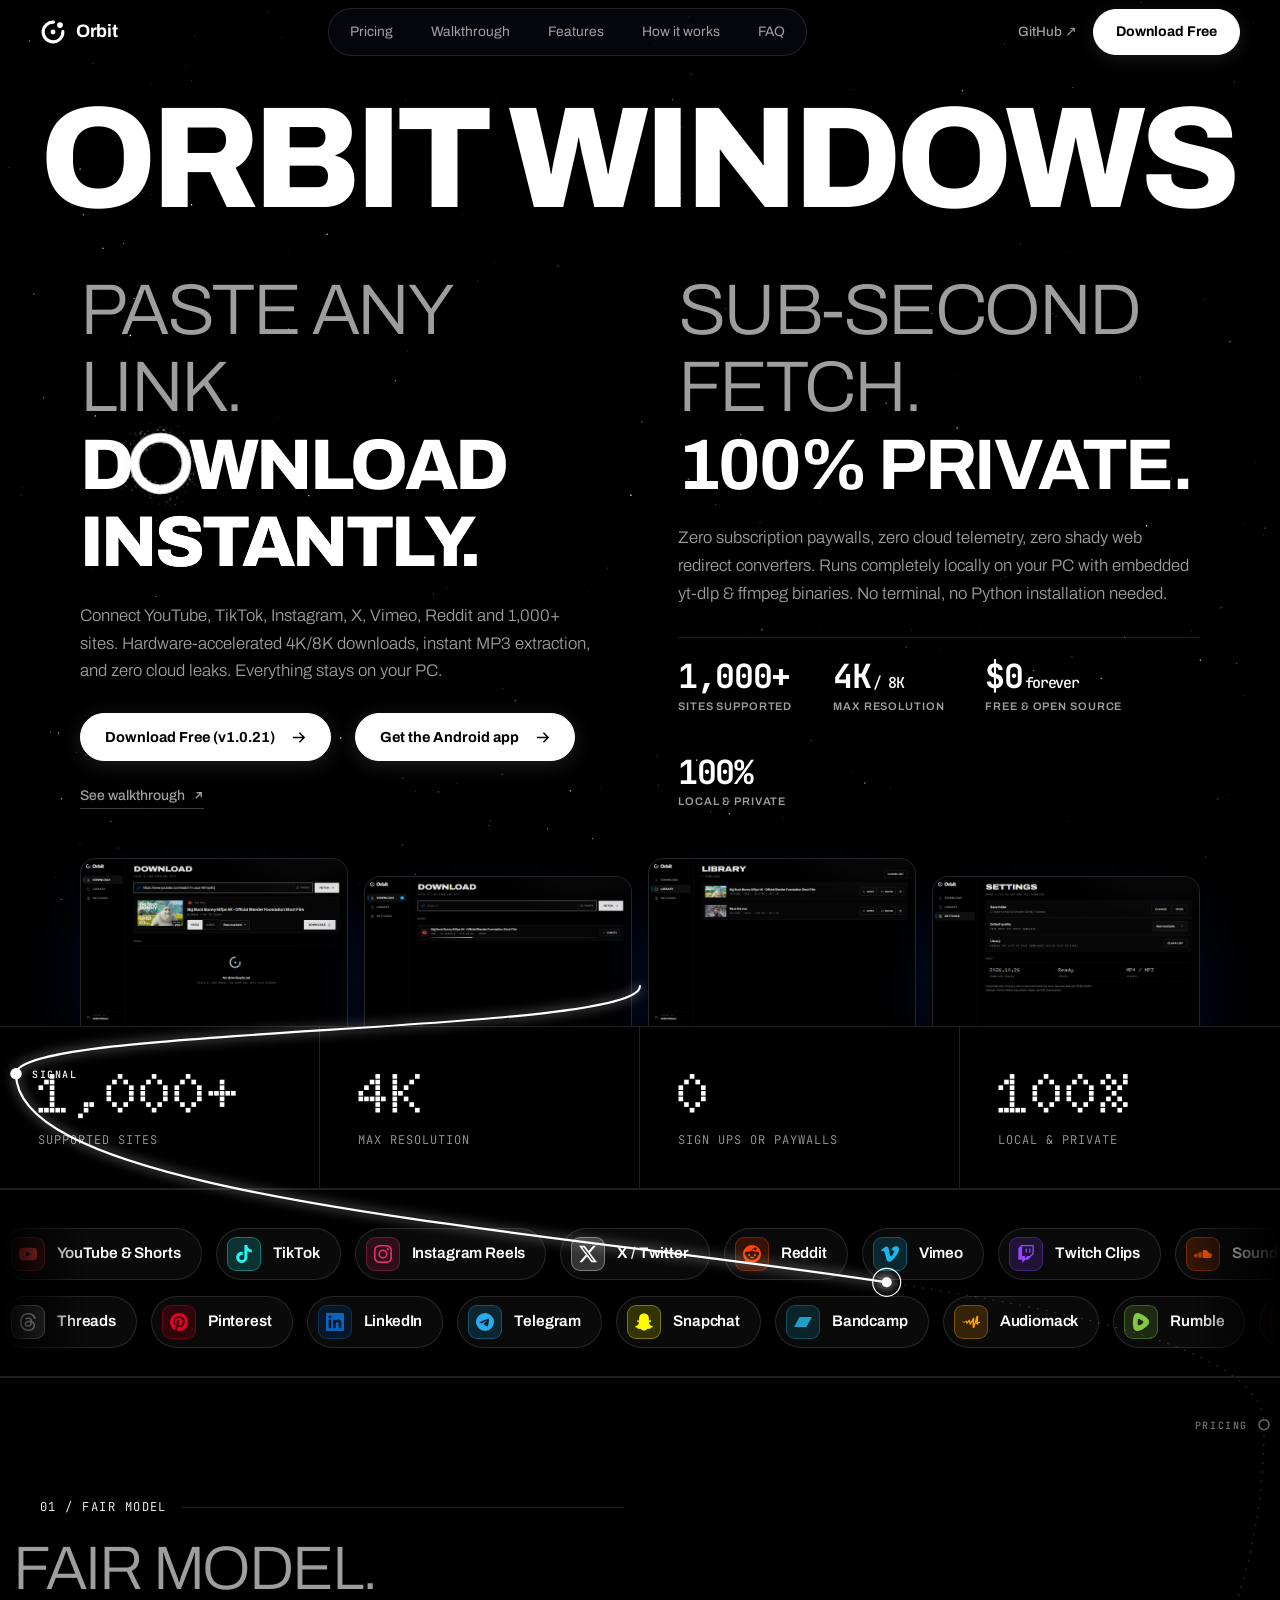
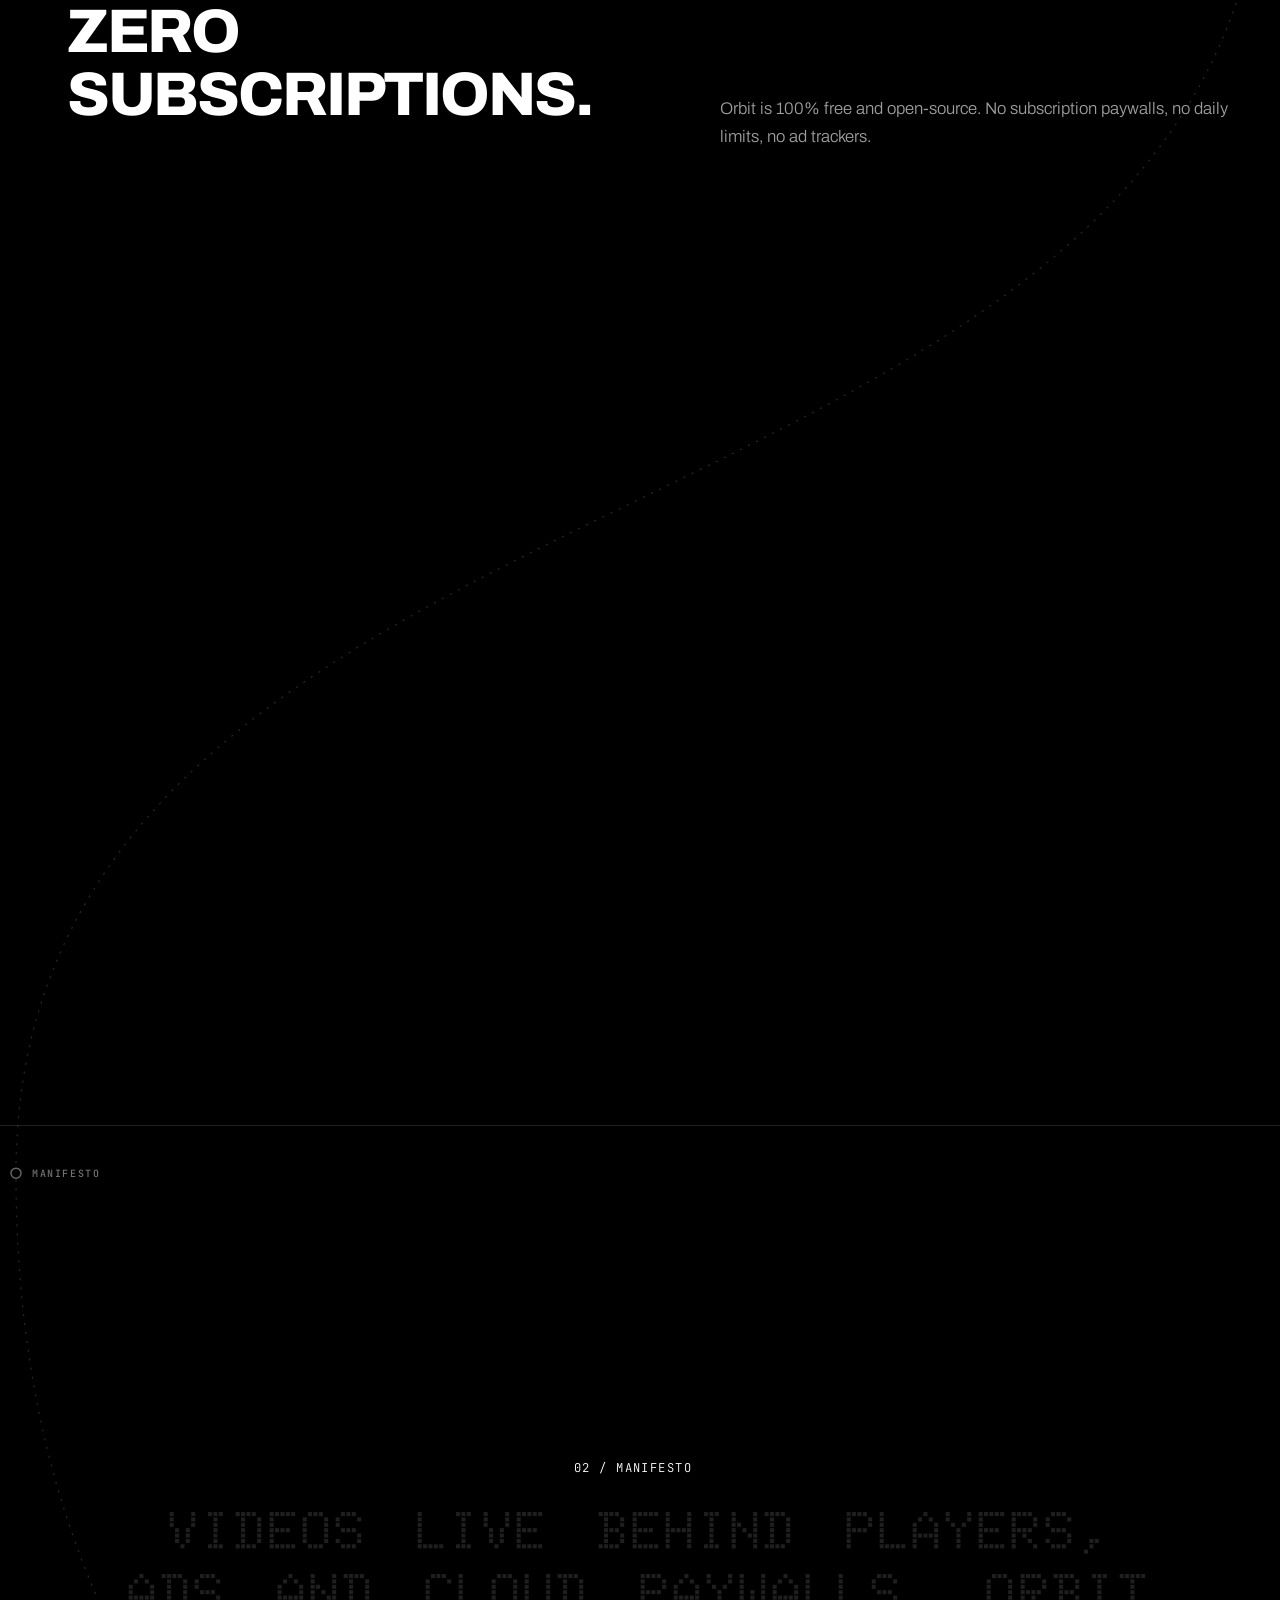
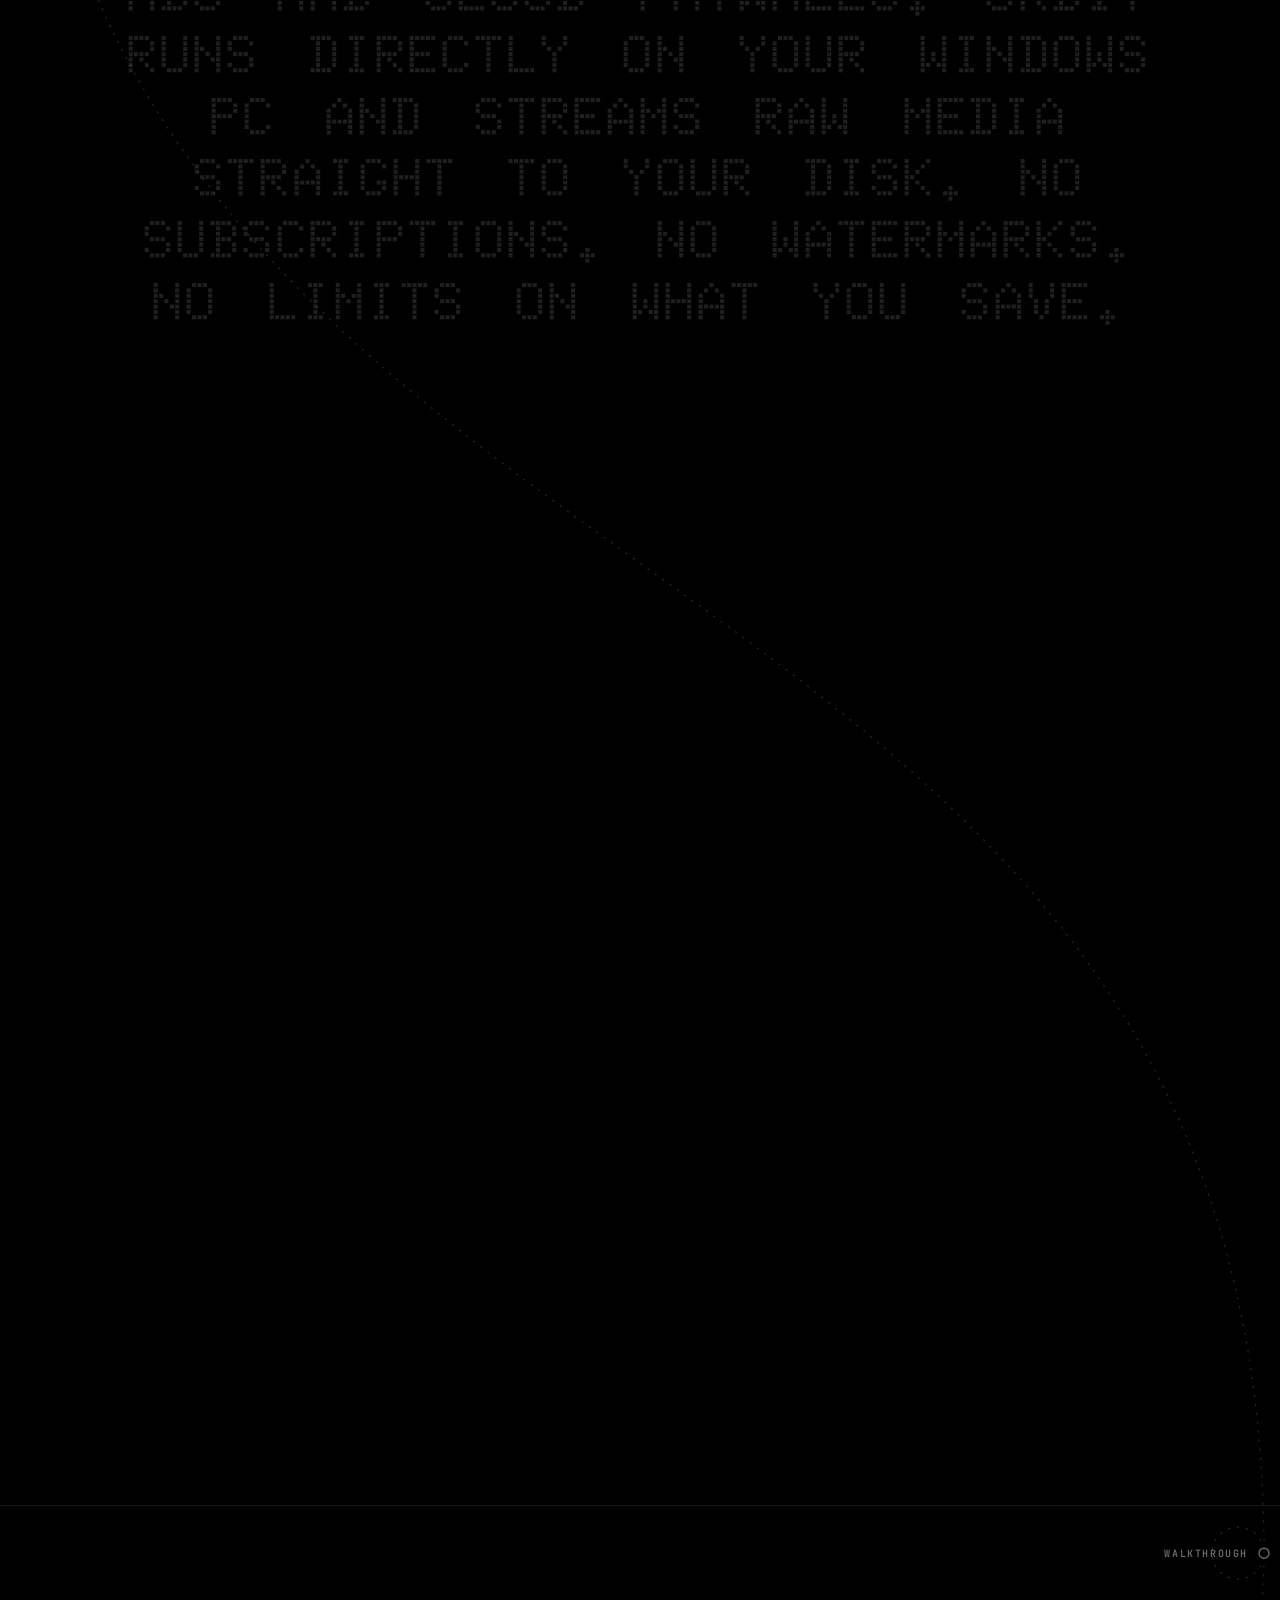
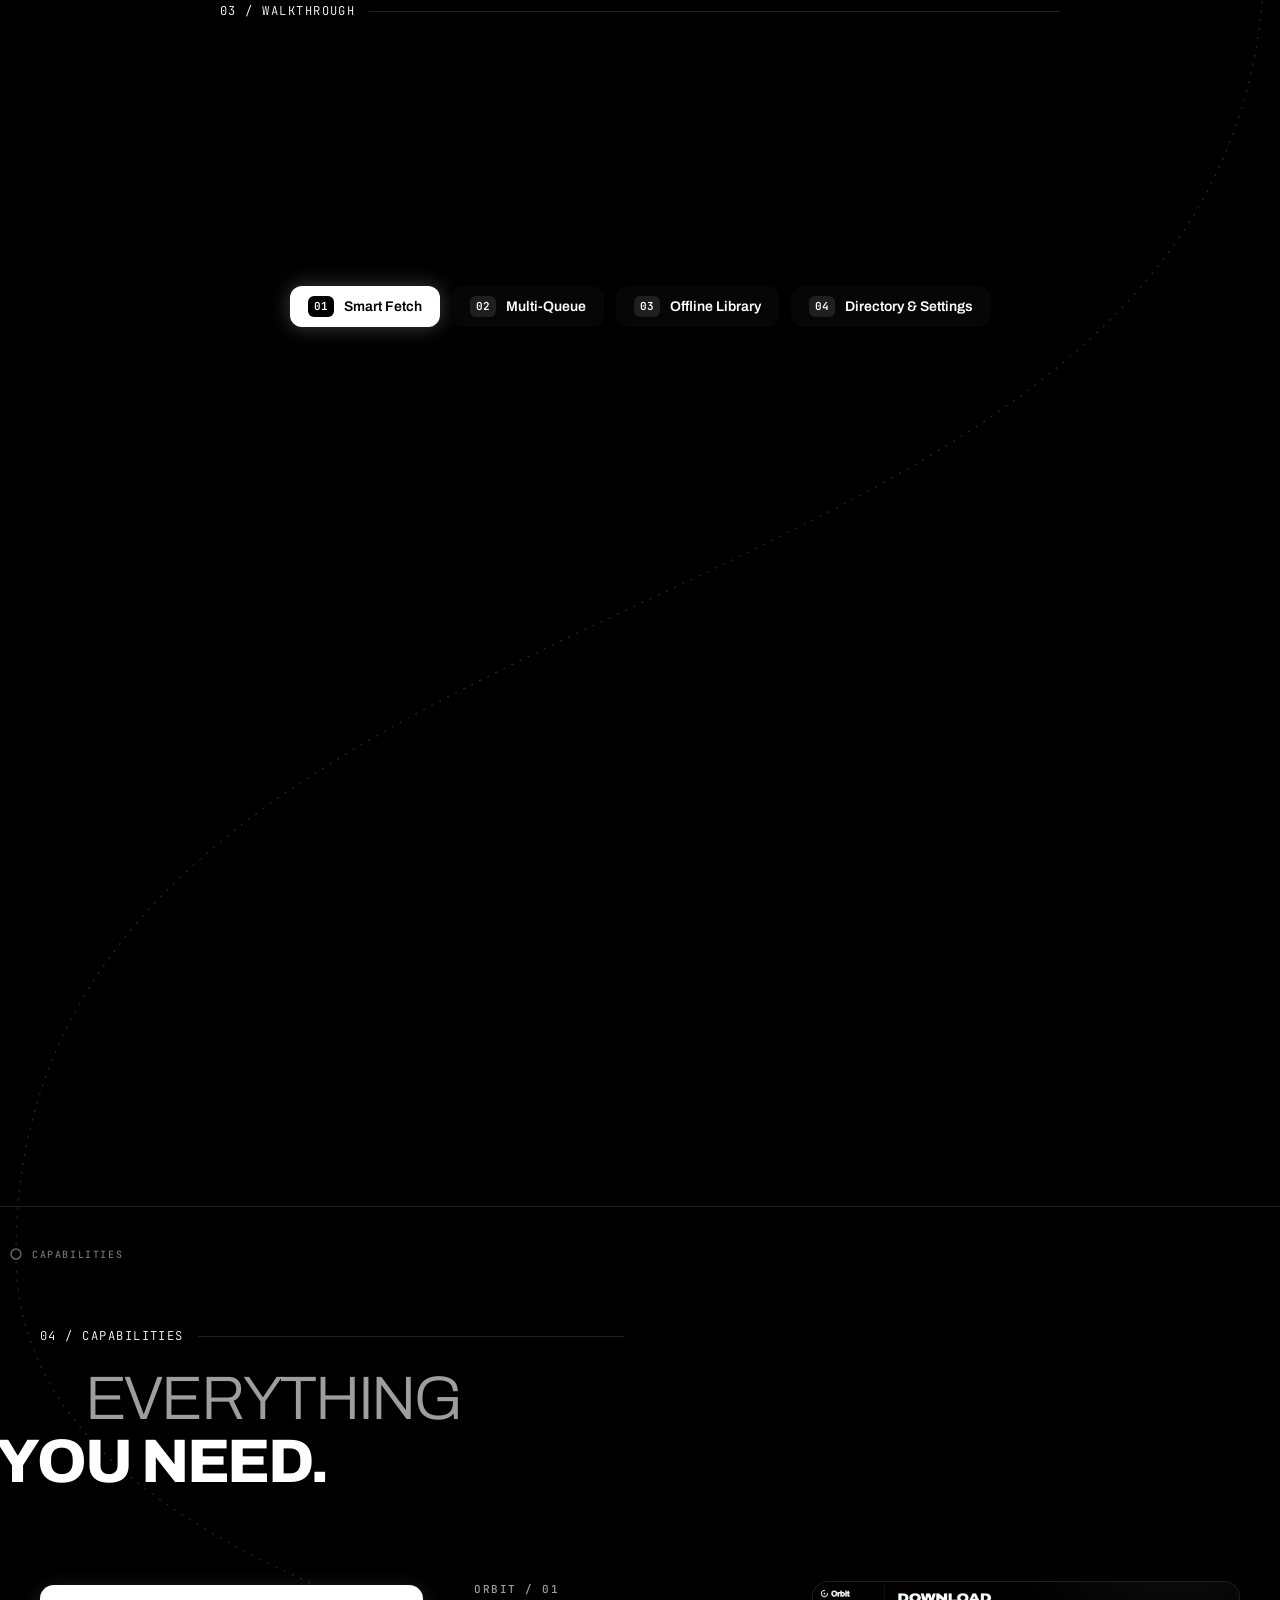
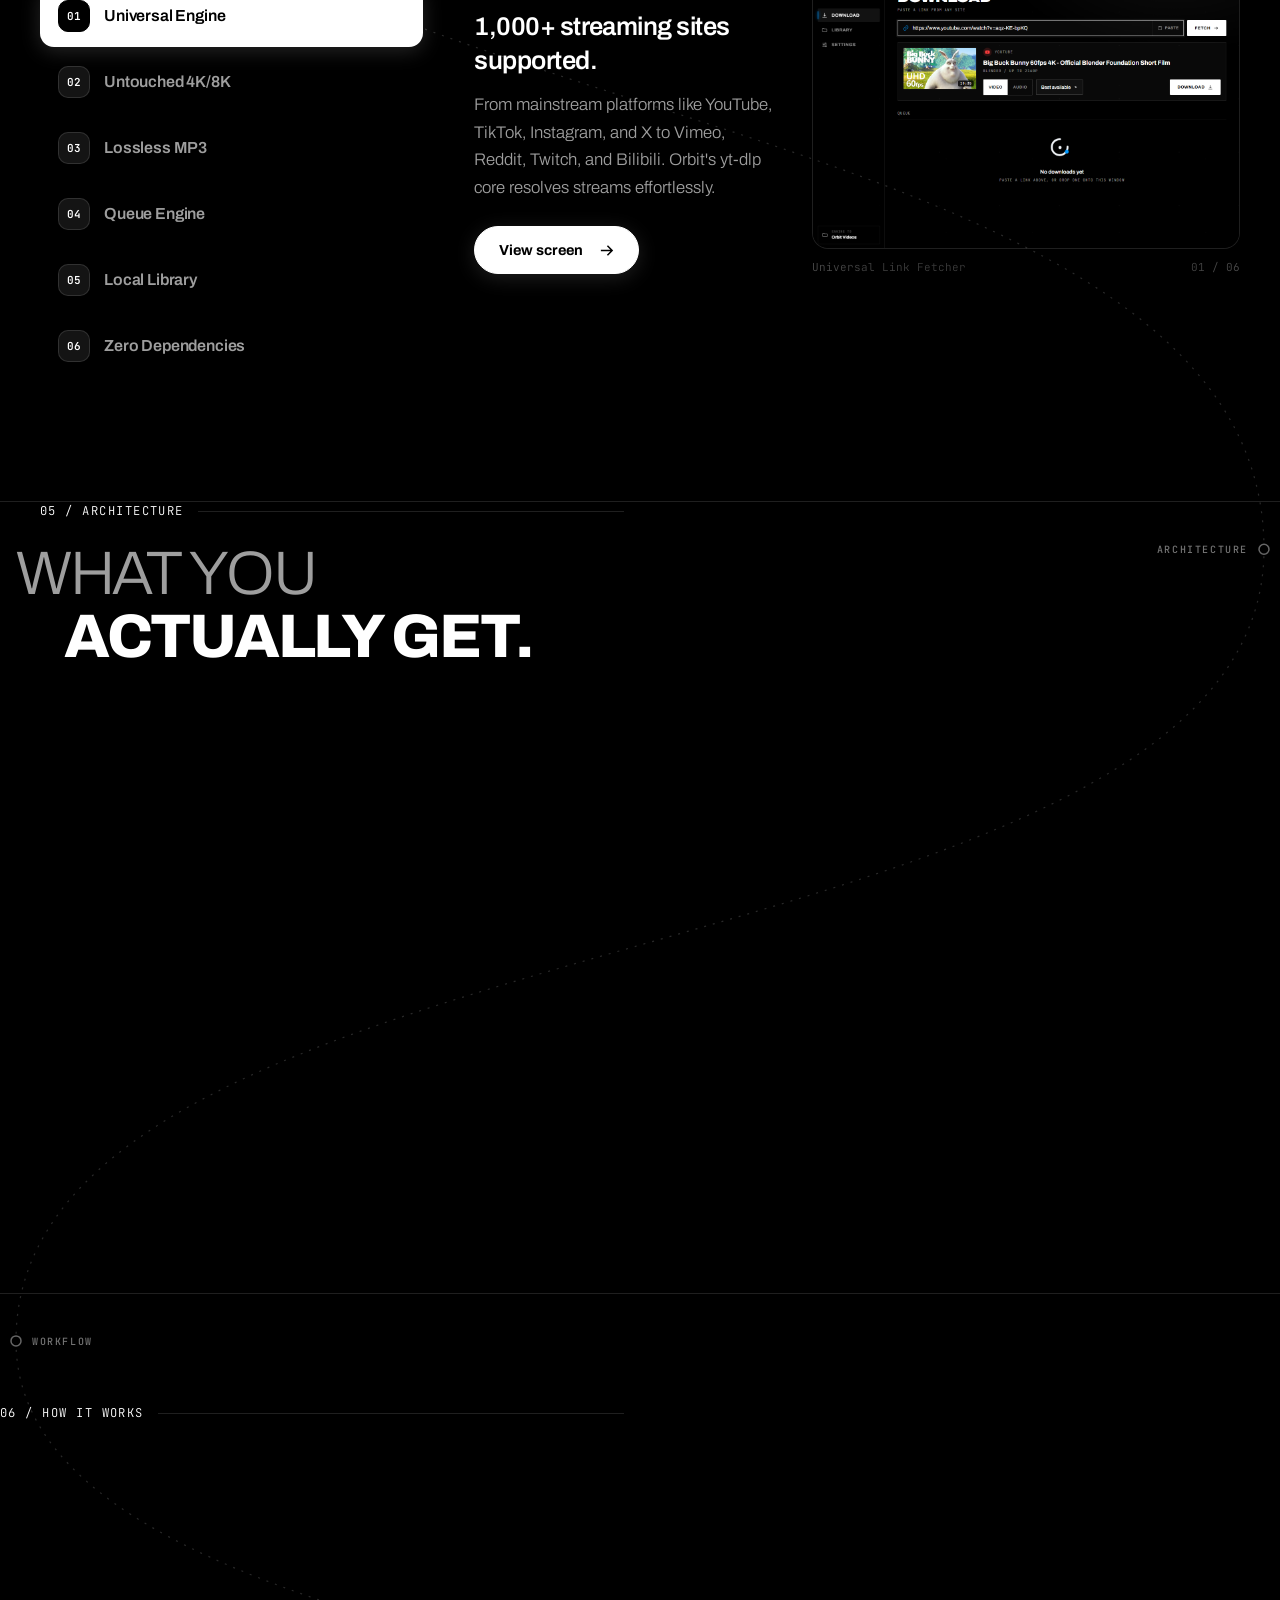
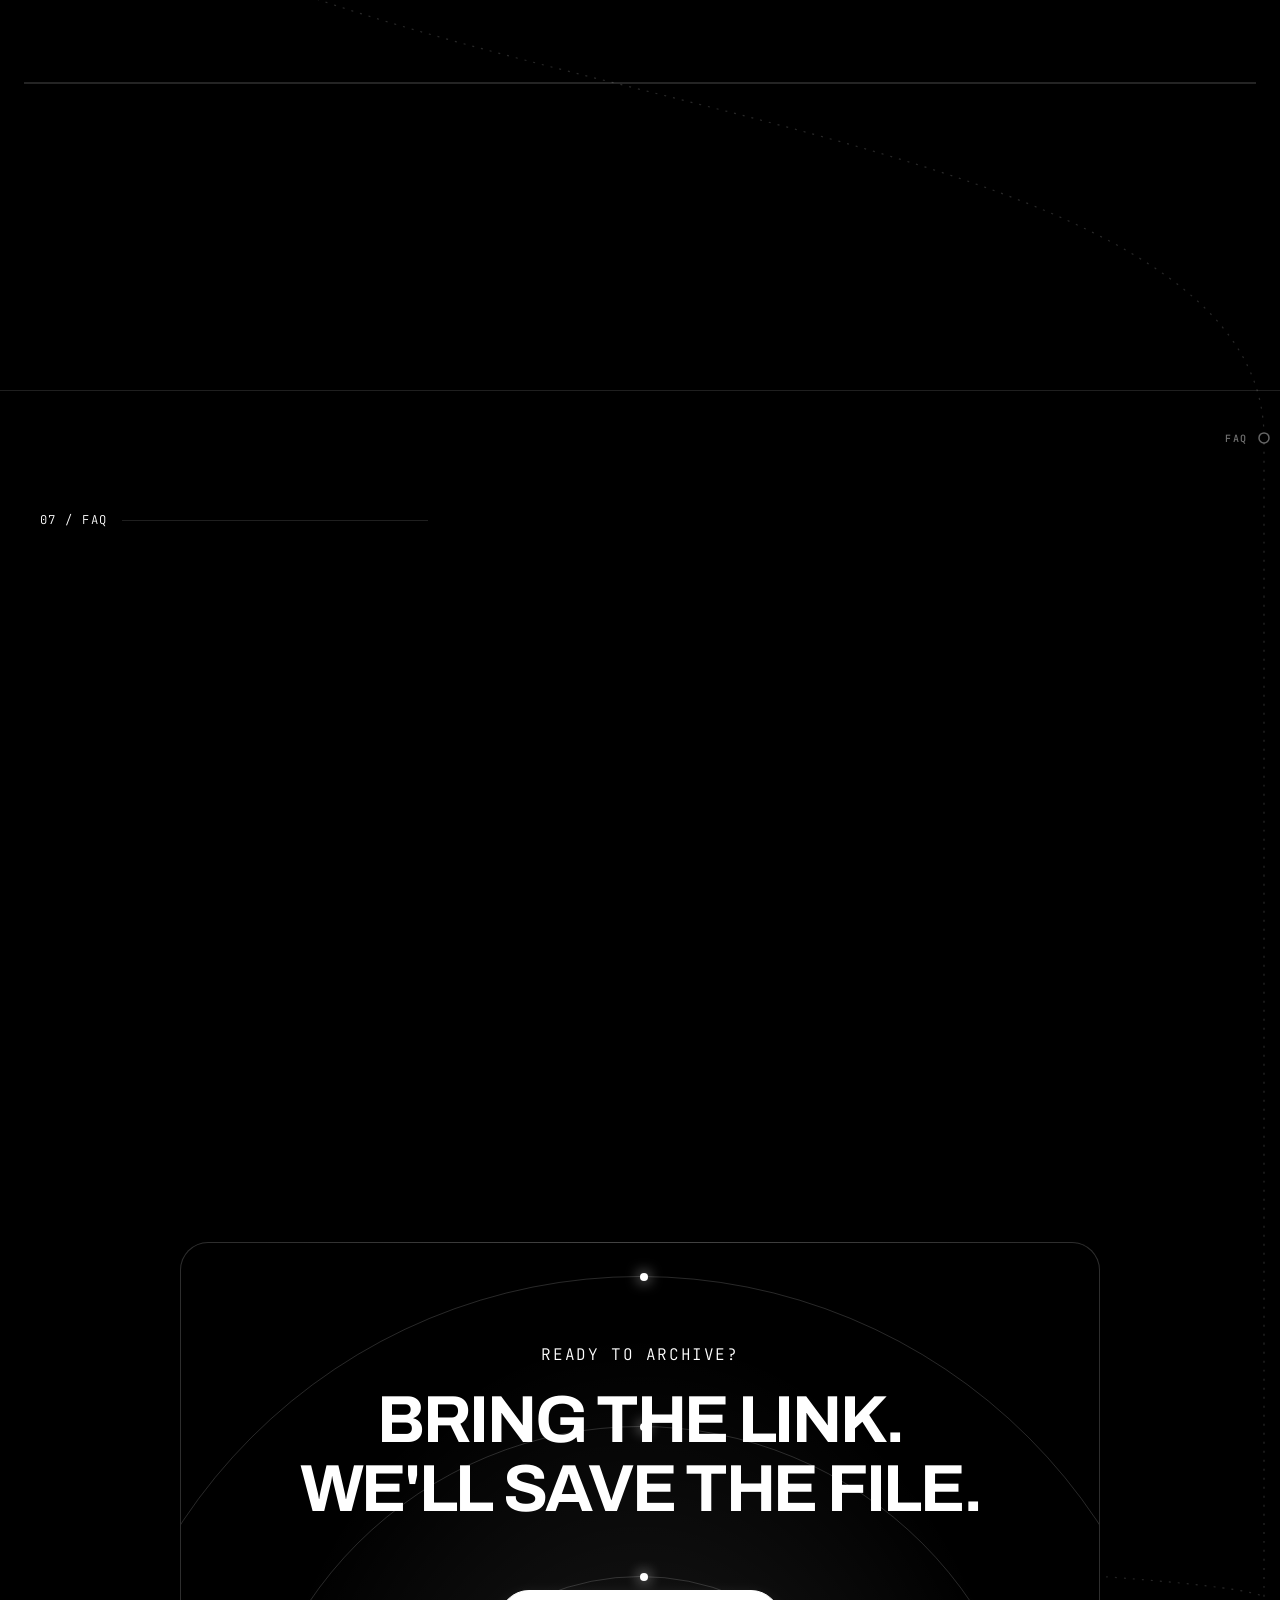
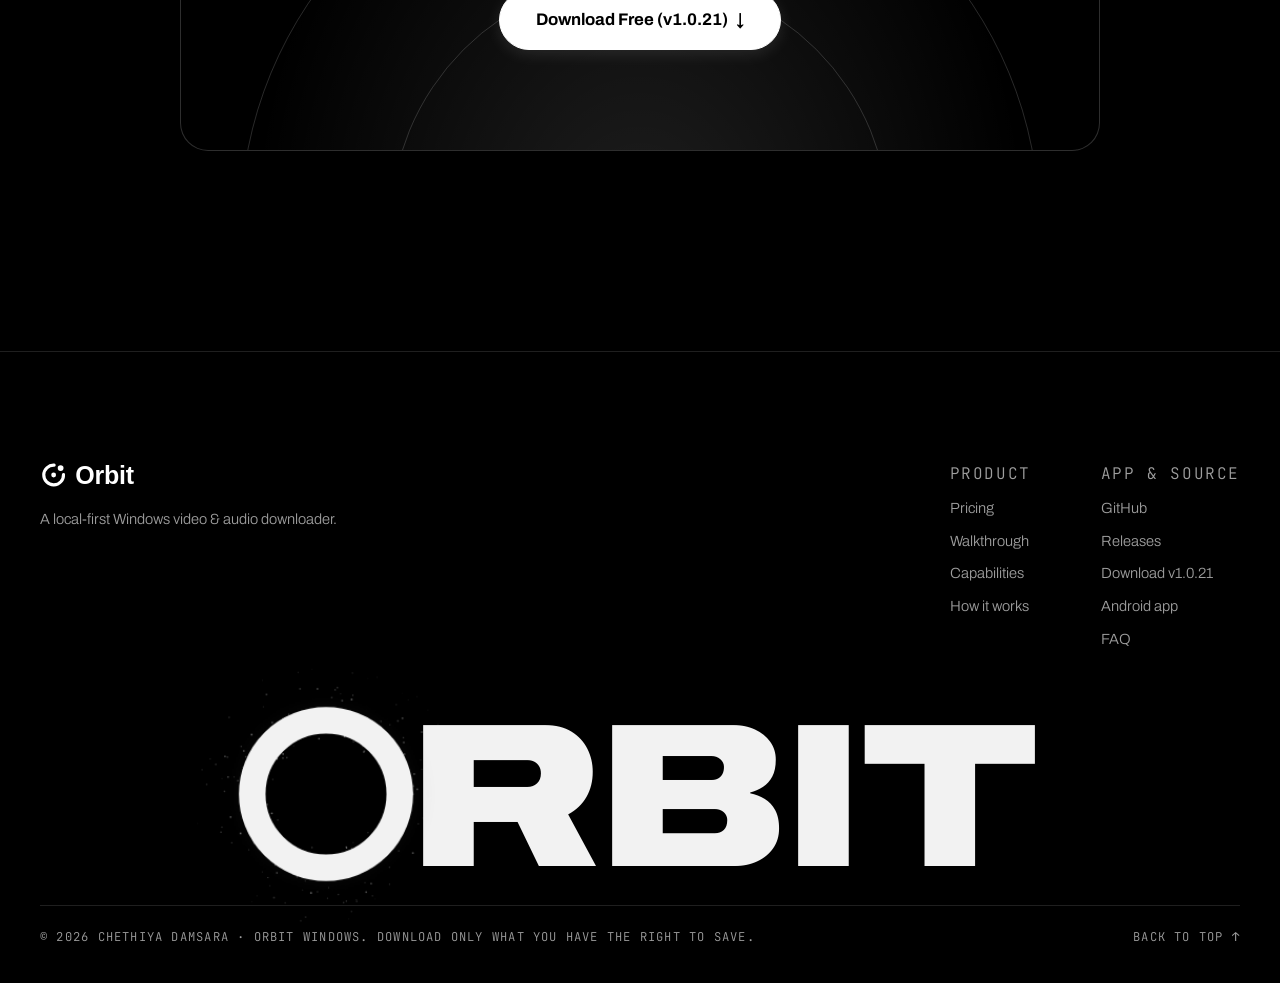
==== commit 0e4dff3a: "feat(android): full-quality downloads, back gesture, albums, editing, vault security Downloads now s" ====
--- a/docs/index.html
+++ b/docs/index.html
@@ -78,6 +78,10 @@
         <span data-orbit-version>Download Free (v1.0.21)</span>
         <svg viewBox="0 0 16 16" fill="none" stroke="currentColor" stroke-width="1.6"><path d="M2 8h12M9 3l5 5-5 5"/></svg>
       </a>
+      <a class="btn-primary conic-border magnetic" href="https://github.com/damsarachethiyaa-dev/orbit/releases/latest/download/Orbit.apk" download="Orbit.apk">
+        <span>Get the Android app</span>
+        <svg viewBox="0 0 16 16" fill="none" stroke="currentColor" stroke-width="1.6"><path d="M2 8h12M9 3l5 5-5 5"/></svg>
+      </a>
     </div>
   </div>
 </header>
@@ -104,6 +108,10 @@
           <div class="hero__actions reveal">
             <a class="btn-primary conic-border magnetic" href="https://github.com/damsarachethiyaa-dev/orbit/releases/download/v1.0.21/Orbit-Setup.exe" download="Orbit-Setup.exe">
               <span data-orbit-version>Download Free (v1.0.21)</span>
+              <svg viewBox="0 0 16 16" fill="none" stroke="currentColor" stroke-width="1.6"><path d="M2 8h12M9 3l5 5-5 5"/></svg>
+            </a>
+      <a class="btn-primary conic-border magnetic" href="https://github.com/damsarachethiyaa-dev/orbit/releases/latest/download/Orbit.apk" download="Orbit.apk">
+        <span>Get the Android app</span>
               <svg viewBox="0 0 16 16" fill="none" stroke="currentColor" stroke-width="1.6"><path d="M2 8h12M9 3l5 5-5 5"/></svg>
             </a>
             <a class="link-arrow" href="#walkthrough">
@@ -263,6 +271,10 @@
             <span data-orbit-version>Download Free (v1.0.21)</span>
             <svg viewBox="0 0 16 16" fill="none" stroke="currentColor" stroke-width="1.6"><path d="M2 8h12M9 3l5 5-5 5"/></svg>
           </a>
+      <a class="btn-primary conic-border magnetic" href="https://github.com/damsarachethiyaa-dev/orbit/releases/latest/download/Orbit.apk" download="Orbit.apk">
+        <span>Get the Android app</span>
+            <svg viewBox="0 0 16 16" fill="none" stroke="currentColor" stroke-width="1.6"><path d="M2 8h12M9 3l5 5-5 5"/></svg>
+          </a>
         </article>
 
         <article class="plan plan--cloud spot reveal">
@@ -601,6 +613,7 @@
         <a href="https://github.com/damsarachethiyaa-dev/orbit" target="_blank" rel="noopener noreferrer">GitHub</a>
         <a href="https://github.com/damsarachethiyaa-dev/orbit/releases" target="_blank" rel="noopener noreferrer">Releases</a>
         <a href="https://github.com/damsarachethiyaa-dev/orbit/releases/download/v1.0.21/Orbit-Setup.exe" download="Orbit-Setup.exe" data-orbit-footer-version>Download v1.0.21</a>
+        <a href="https://github.com/damsarachethiyaa-dev/orbit/releases/latest/download/Orbit.apk" download="Orbit.apk">Android app</a>
         <a href="#faq">FAQ</a>
       </div>
     </div>
